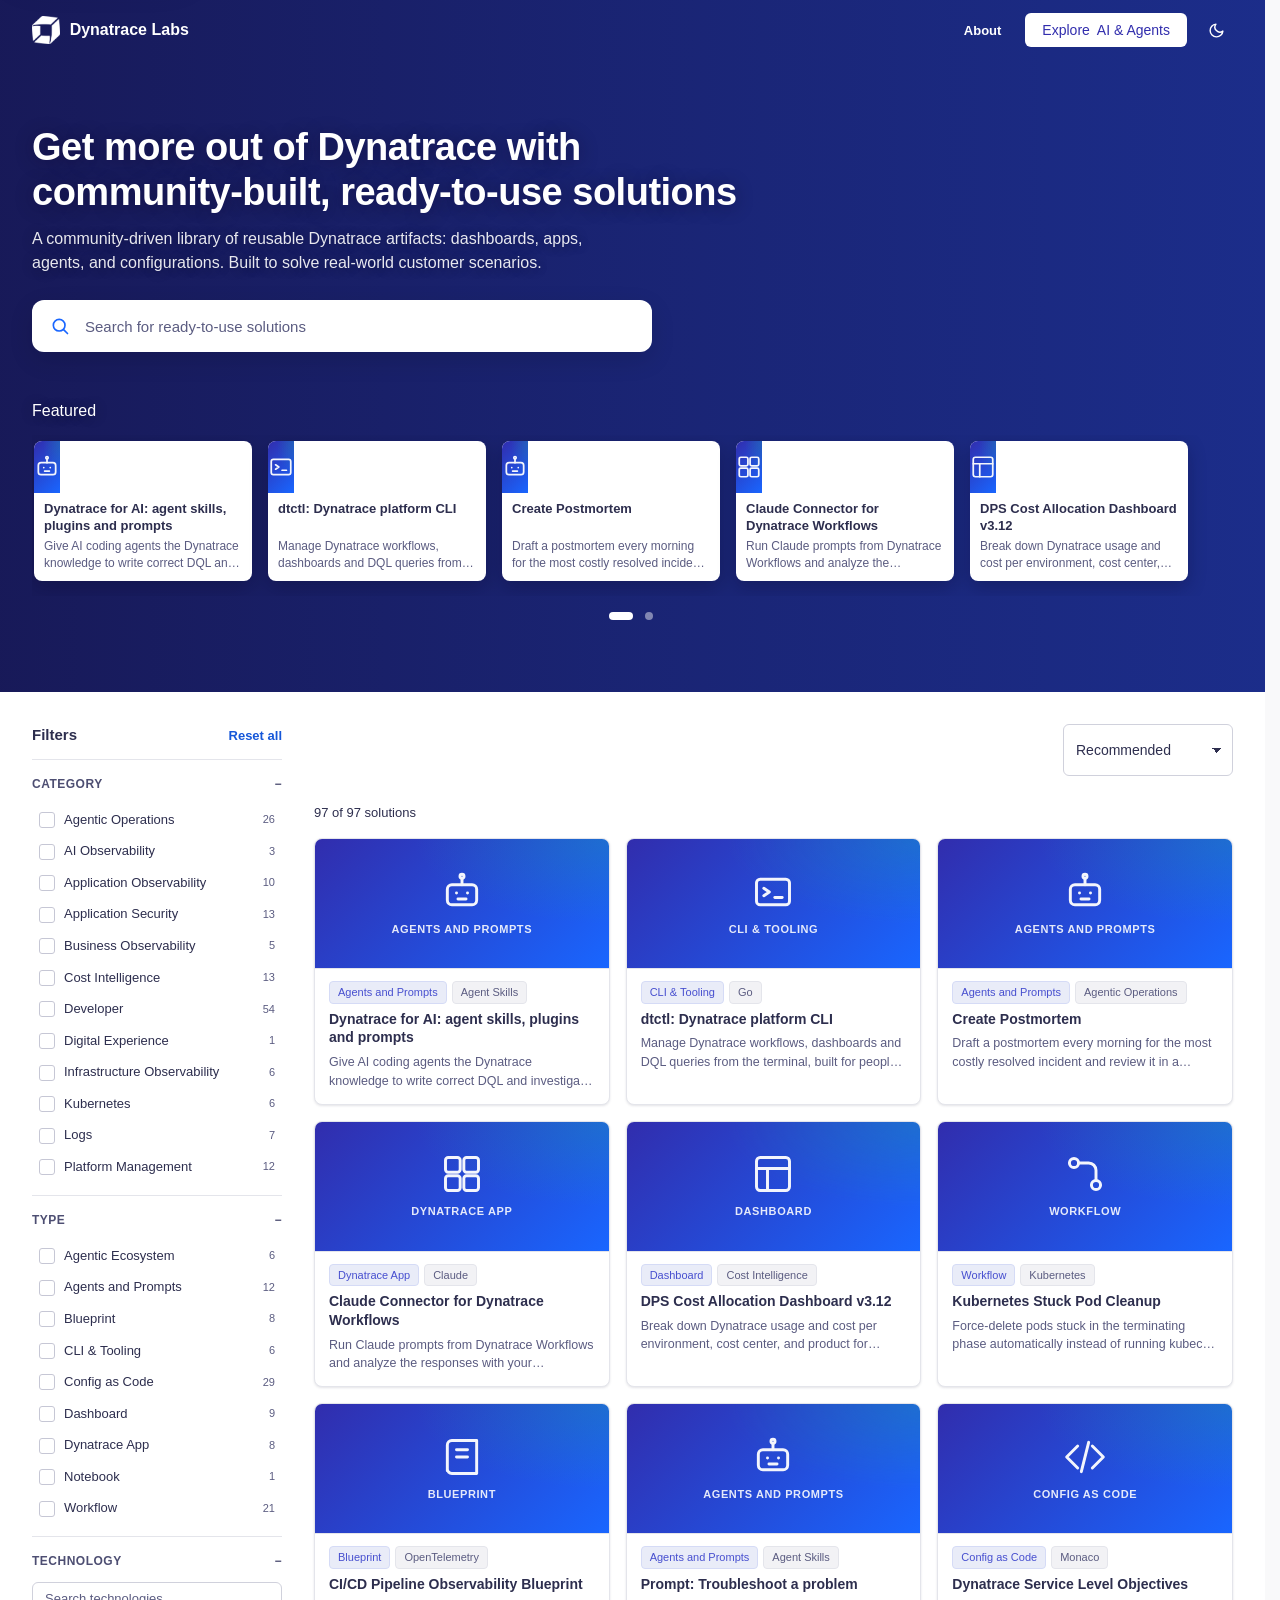
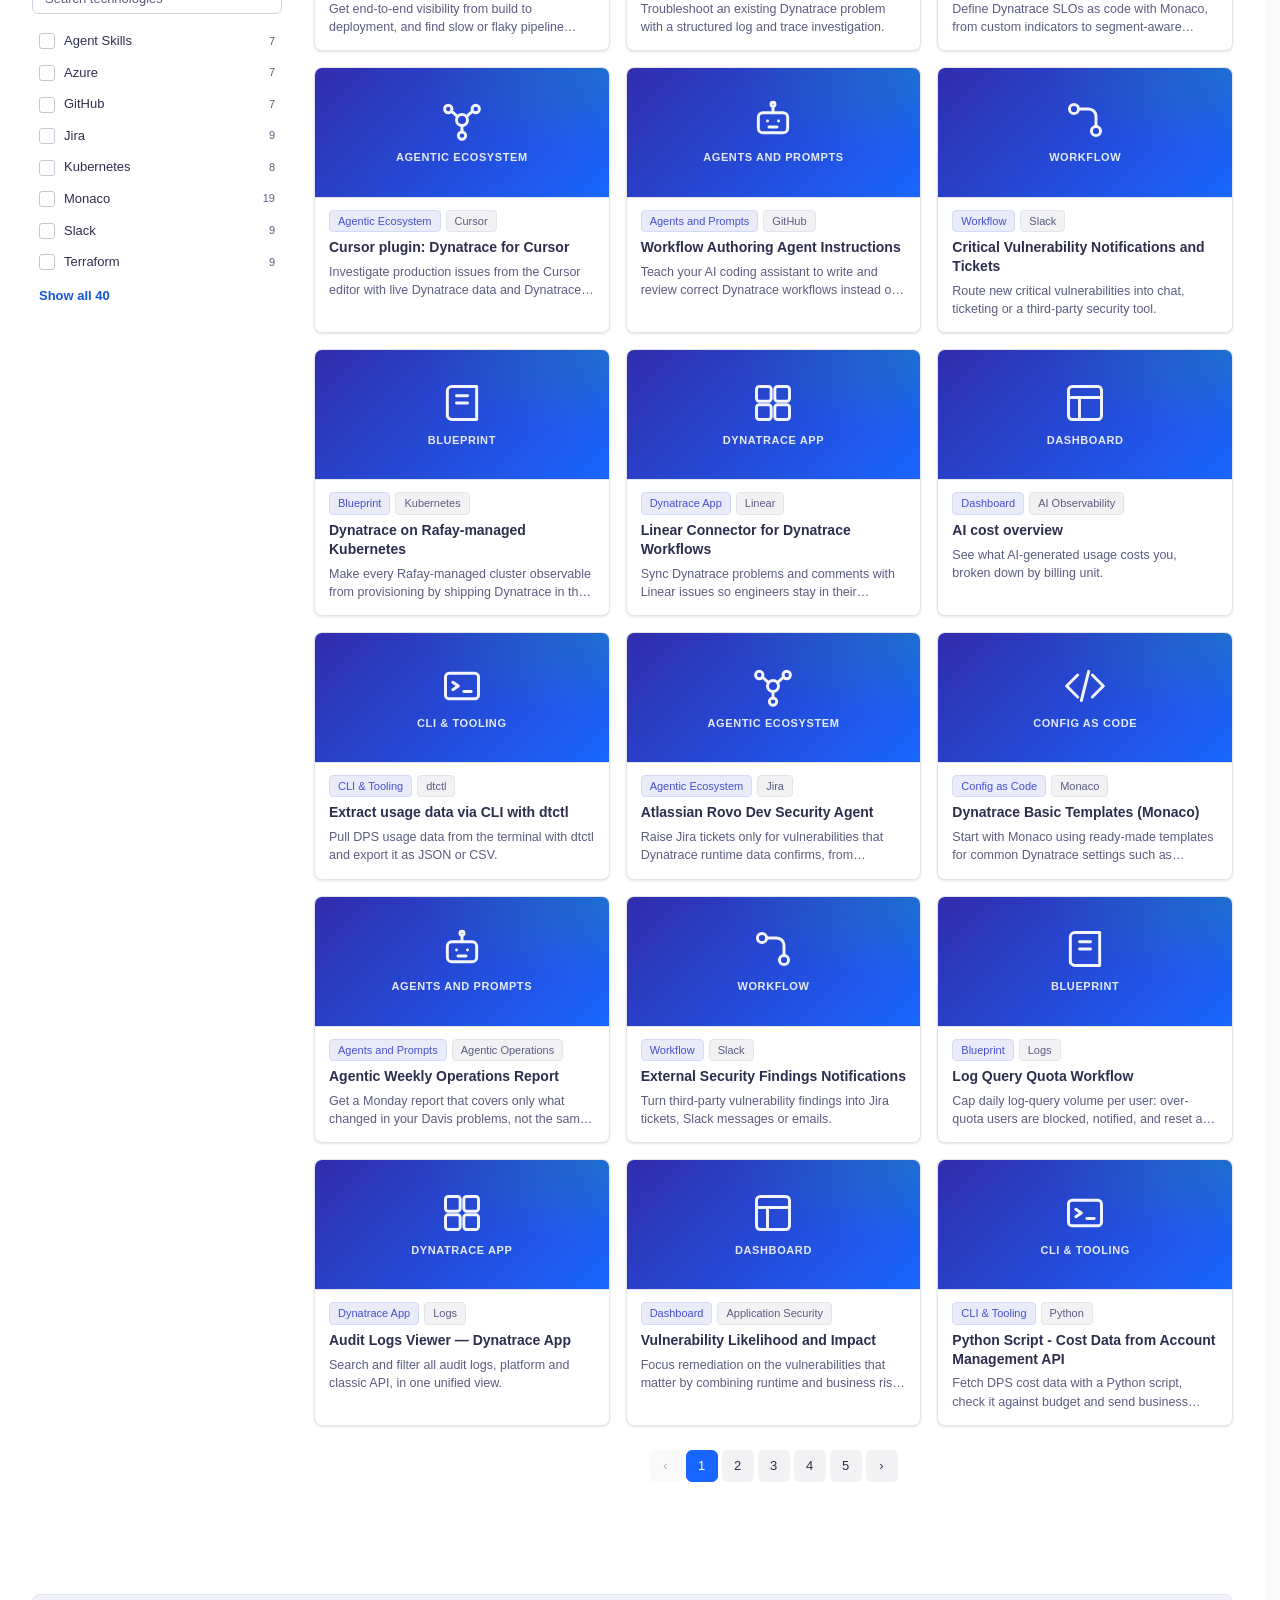
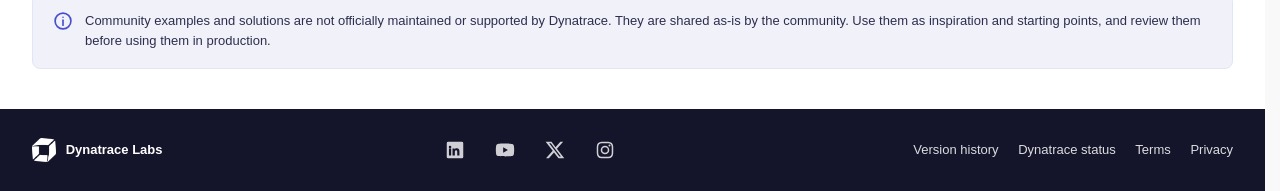
==== index.html @ 797b780f "Update Labs site to Labs 1 (05942c9) Copied unchanged from applications/labs/public/ in the internal" ====
<!DOCTYPE html>
<html lang="en" data-theme="light">
<head>
<meta charset="utf-8">
<meta name="viewport" content="width=device-width, initial-scale=1">
<title>Dynatrace Labs</title>
<script>
/* Apply the saved / OS theme before first paint so dark mode never flashes white. */
(function(){
  var t=null; try{ t=localStorage.getItem('dtDevCommunity.theme'); }catch(e){}
  if(!t) t=window.matchMedia&&matchMedia('(prefers-color-scheme: dark)').matches?'dark':'light';
  document.documentElement.setAttribute('data-theme',t);
})();
</script>
<!-- Dynatrace Real User Monitoring (agentless), frontend "Developer Community" in the production
     environment dre63214. Not loaded in automated tests or local
     previews, so they never count as visits. -->
<script>
(function(){
  var RUM_SRC='https://js-cdn.dynatrace.com/jstag/1932af1baba/bf96767wvv/2dbfaa224240afa9_complete.js';
  if(navigator.webdriver||/^(localhost|127\.0\.0\.1|\[::1\])$/.test(location.hostname)) return;
  var s=document.createElement('script'); s.src=RUM_SRC; s.crossOrigin='anonymous'; document.head.appendChild(s);
})();
</script>
<link rel="stylesheet" href="assets/css/tokens.css">
<link rel="stylesheet" href="assets/css/layout.css">
<link rel="stylesheet" href="assets/css/home.css">
<link rel="stylesheet" href="assets/css/explore.css">
<link rel="stylesheet" href="assets/css/solution.css">
<link rel="stylesheet" href="assets/css/pages.css">
<link rel="stylesheet" href="assets/css/refinements.css">
</head>
<body>

<!-- ══ HEADER ═════════════════════════════════════════════════════════════ -->
<header class="site-header" id="hdr">
  <a class="skip-link" href="#/" id="skipLink">Skip to main content</a>
  <div class="hdr">
    <button class="brand" data-go="welcome" title="Home">
      <img class="brand-mark" alt="Dynatrace" src="[data-uri]">
      <span class="brand-txt"><span class="brand-dt">Dynatrace </span>Labs</span>
    </button>
    <div class="grow"></div>
    <form class="hdr-search" id="hdrSearch" role="search" aria-label="Search solutions">
      <span class="mag"><svg viewBox="0 0 24 24" aria-hidden="true"><circle cx="11" cy="11" r="7"/><path d="M21 21l-4.35-4.35"/></svg></span>
      <input class="input" id="hdrQ" type="search" placeholder="Search for ready-to-use solutions" aria-label="Search solutions" autocomplete="off" tabindex="-1">
    </form>
    <button class="hnav hnav-extra" id="navAbout" data-go="about">About</button>
    <button class="hbtn hbtn-cta" id="navAI" data-explore="area=Agentic Operations&amp;area=AI Observability"><span class="cta-long">Explore </span>AI &amp; Agents</button>
    <button class="hbtn hbtn-icon theme-btn" id="themeBtn" title="Switch light / dark theme" aria-label="Switch light / dark theme">
      <svg class="moon" viewBox="0 0 24 24"><path d="M21 12.8A9 9 0 1 1 11.2 3a7 7 0 0 0 9.8 9.8z"/></svg>
      <svg class="sun" viewBox="0 0 24 24"><circle cx="12" cy="12" r="4.2"/><path d="M12 2v2.2M12 19.8V22M4.9 4.9l1.6 1.6M17.5 17.5l1.6 1.6M2 12h2.2M19.8 12H22M4.9 19.1l1.6-1.6M17.5 6.5l1.6-1.6"/></svg>
    </button>
    <button class="hbtn hbtn-icon menu-btn" id="menuBtn" type="button" aria-label="Menu" aria-expanded="false" aria-controls="mnav">
      <svg viewBox="0 0 24 24"><path d="M4 7h16M4 12h16M4 17h16"/></svg>
    </button>
  </div>
  <nav class="mnav" id="mnav" aria-label="Menu">
    <button data-explore="area=Agentic Operations&amp;area=AI Observability">Explore AI &amp; Agents</button>
    <button data-go="about">About</button>
  </nav>
</header>

<!-- ══ WELCOME ════════════════════════════════════════════════════════════ -->
<main class="view" id="view-welcome">

  <section class="hero">
    <div class="wrap">
      <h1 tabindex="-1">Get more out of Dynatrace with community-built, ready-to-use solutions</h1>
      <p class="hero-sub">A community-driven library of reusable Dynatrace artifacts: dashboards, apps, agents, and configurations. Built to solve real-world customer scenarios.</p>
      <form class="search" id="heroForm" role="search">
        <span class="mag"><svg viewBox="0 0 24 24"><circle cx="11" cy="11" r="7"/><path d="M21 21l-4.35-4.35"/></svg></span>
        <input class="input" id="heroQ" type="search" placeholder="Search for ready-to-use solutions"
               aria-label="Search for ready-made solutions and examples" autocomplete="off"
               role="combobox" aria-controls="heroSuggest" aria-autocomplete="list" aria-expanded="false">
        <div class="suggest" id="heroSuggest" role="listbox" hidden></div>
      </form>


    </div>
  </section>

  <section class="areas">
    <div class="wrap">
      <div class="sec-hd"><h2 class="sec-title">Save time by using one of the solutions before rebuilding them from scratch.</h2></div>
      <div class="area-grid" id="areaGrid"></div>
    </div>
  </section>

</main>

<!-- ══ EXPLORE ════════════════════════════════════════════════════════════ -->
<main class="view" id="view-explore" hidden>
  <section class="hero">
    <div class="wrap">
      <h1 tabindex="-1">Get more out of Dynatrace with community-built, ready-to-use solutions</h1>
      <p class="hero-sub">A community-driven library of reusable Dynatrace artifacts: dashboards, apps, agents, and configurations. Built to solve real-world customer scenarios.</p>
      <div class="search" role="search">
        <span class="mag"><svg viewBox="0 0 24 24"><circle cx="11" cy="11" r="7"/><path d="M21 21l-4.35-4.35"/></svg></span>
        <input class="input" id="q" type="search" placeholder="Search for ready-to-use solutions"
               aria-label="Search solutions" aria-controls="cards" autocomplete="off">
        <button class="search-clear" id="qClear" type="button" aria-label="Clear search" hidden><svg viewBox="0 0 24 24" aria-hidden="true"><path d="M6 6l12 12M18 6L6 18"/></svg></button>
      </div>
      <div class="hero-fresh" aria-label="Featured" role="region">
        <div class="sec-hd">
          <h2>Featured</h2>
        </div>
        <div class="fstrip" id="freshStrip"></div>
        <div class="fcontrols">
          <div class="fdots" id="freshDots" role="group" aria-label="Choose a set of featured solutions"></div>
        </div>
      </div>
    </div>
  </section>

  <div class="page" id="results">
  <h2 class="sr-only" id="exploreTitle" tabindex="-1">All solutions</h2>

  <div class="explore">
    <aside class="rail" aria-label="Filters">
      <div class="rail-hd"><h2 id="railTitle" tabindex="-1">Filters</h2><button class="linkbtn" id="resetF">Reset all</button></div>
      <details class="fgroup" open><summary>Category</summary><div class="opts" id="fArea"></div></details>
      <details class="fgroup" open><summary>Type</summary><div class="opts" id="fType"></div></details>
      <details class="fgroup" open><summary>Technology</summary>
        <input class="input fsearch" id="techSearch" type="search" placeholder="Search technologies"
               aria-label="Search technologies" aria-controls="fTech" autocomplete="off">
        <div class="opts" id="fTech"></div>
        <button class="linkbtn fmore" id="techMore" type="button"></button></details>
      <div class="rail-done"><button class="btn btn-primary" id="railDone" type="button"></button></div>
    </aside>
    <div class="rail-backdrop" id="railBackdrop"></div>
    <div>
      <div class="res-top">
        <button class="btn btn-secondary filter-btn" id="filterBtn" type="button">Filters <span id="filterCount"></span></button>
        <select class="input" id="sortBy" aria-label="Sort">
          <option value="relevance" hidden disabled>Best match</option>
          <option value="recommended" selected>Recommended</option>
          <option value="added">Newest first</option>
          <option value="updated">Recently updated</option>
          <option value="name">Name (A–Z)</option>
        </select>
      </div>
      <div class="active-f" id="activeF"></div>
      <h2 class="sr-only">Results</h2>
      <div class="res-count" id="resCount" aria-live="polite" aria-atomic="true"></div>
      <div class="cards" id="cards"></div>
      <div class="pager" id="pager"></div>
      <div class="empty" id="empty" hidden>
        <h3 class="t-h4" style="margin:0 0 6px;">No solutions match your filters</h3>
        <p class="muted" style="margin:0 0 var(--sp-20);">Try a broader search — or contribute the solution you were looking for.</p>
        <button class="btn btn-secondary" id="emptyReset">Reset all filters</button>
        <p class="muted" style="margin:var(--sp-24) 0 var(--sp-8);font-size:12px;">Or browse a popular technology</p>
        <div class="active-f" id="emptyTech" style="justify-content:center;"></div>
      </div>
    </div>
  </div>
  </div>

  <div class="wrap">
    <div class="info-note" role="note">
      <svg viewBox="0 0 24 24" aria-hidden="true"><circle cx="12" cy="12" r="9.5"/><path d="M12 11v6"/><path d="M12 7.5h.01"/></svg>
      <p>Community examples and solutions are not officially maintained or supported by Dynatrace. They are shared
         as-is by the community. Use them as inspiration and starting points, and review them before using them in production.</p>
    </div>
  </div>
</main>

<!-- ══ ABOUT ════════════════════════════════════════════════════════════════ -->
<main class="view page" id="view-about" hidden>
  <section class="about-card" aria-labelledby="aboutTitle">
    <div class="about-lead">
      <h1 id="aboutTitle" tabindex="-1">Real solutions, from real customer scenarios</h1>
      <p>Get value from Dynatrace faster — whether you're starting fresh or adding a new use case. Instead of a blank canvas,
         start from a proven building block that already solves the problem.</p>
      <button class="btn about-btn" type="button" data-jump="results">Browse all solutions</button>
    </div>
    <dl class="about-list">
      <div><dt>Agent skills &amp; ecosystem</dt><dd>Prompts and integrations for the agentic ecosystem</dd></div>
      <div><dt>Documents</dt><dd>Dashboards, Notebooks, Launchpads</dd></div>
      <div><dt>Get actionable</dt><dd>CLIs, workflows, Dynatrace apps</dd></div>
      <div><dt>Best practices</dt><dd>Blueprints from real deployments</dd></div>
    </dl>
  </section>
  <div class="info-note" role="note">
    <svg viewBox="0 0 24 24" aria-hidden="true"><circle cx="12" cy="12" r="9.5"/><path d="M12 11v6"/><path d="M12 7.5h.01"/></svg>
    <p>Community examples and solutions are not officially maintained or supported by Dynatrace. They are shared
         as-is by the community. Use them as inspiration and starting points, and review them before using them in production.</p>
  </div>
</main>

<!-- ══ CONTRIBUTE ═════════════════════════════════════════════════════════ -->
<main class="view page narrow" id="view-contribute" hidden>
  <h1 class="t-h2" tabindex="-1" style="margin:0 0 var(--sp-8);">Contribute a solution</h1>
  <p class="muted" style="margin:0 0 var(--sp-32);max-width:72ch;font-size:16px;line-height:1.5;">
    If you built something in Dynatrace that solved a real problem, someone else has the same problem.
    Everything on this site comes straight from the
    <a id="repoLink" target="_blank" rel="noopener">community-examples repository</a> — merge it there and it appears here.</p>

  <div class="grid-3">
    <div class="pcard"><div class="n">1</div><h2 class="t-h5">Export from your environment</h2>
      <p>Export the dashboard, notebook, workflow or configuration. Strip anything environment-specific — entity IDs,
         management zones, host names, credentials.</p></div>
    <div class="pcard"><div class="n">2</div><h2 class="t-h5">Add a README with metadata</h2>
      <p>Copy the README template into <span class="code">&lt;category&gt;/&lt;solution-name&gt;/</span>. Its metadata header
         (title, type, tags) controls how your solution is listed and filtered here. Add at least one screenshot.</p></div>
    <div class="pcard"><div class="n">3</div><h2 class="t-h5">Open a pull request</h2>
      <p>A maintainer reviews it against the quality criteria below. Once merged, the page picks it up on the next
         sync — within the hour.</p></div>
  </div>

  <div class="btn-row" style="margin-top:var(--sp-24);">
    <a class="btn btn-primary" id="contribRepo" target="_blank" rel="noopener">Open the repository</a>
    <a class="btn btn-secondary" id="contribGuide" target="_blank" rel="noopener">Contribution guide</a>
    <a class="btn btn-secondary" id="contribTemplate" target="_blank" rel="noopener">README template</a>
  </div>

  <hr class="divider">
  <h2 class="t-h3" style="margin:0 0 var(--sp-8);">Quality criteria</h2>
  <p class="muted" style="margin:0 0 var(--sp-20);max-width:72ch;">Deliberately minimal — they are what makes a solution usable by someone who isn't you.</p>
  <div class="checklist">
    <div class="check"><div class="mk">✓</div><div><strong>Clear customer value</strong><span>It solves a real-world problem. The README says which one, in one sentence.</span></div></div>
    <div class="check"><div class="mk">✓</div><div><strong>Production-ready</strong><span>Usable as-is or with minimal adjustment — not a half-finished experiment.</span></div></div>
    <div class="check"><div class="mk">✓</div><div><strong>Reusable by design</strong><span>No hard-coded entity IDs, management zones or environment-specific assumptions.</span></div></div>
    <div class="check"><div class="mk">✓</div><div><strong>Properly documented</strong><span>README with intent, prerequisites, setup steps and at least one screenshot.</span></div></div>
    <div class="check"><div class="mk">✓</div><div><strong>Meaningful layout &amp; actionable insight</strong><span>For dashboards: a layout that answers a question, not a wall of every metric.</span></div></div>
  </div>
</main>

<!-- ══ MAINTAINERS (read-only health view) ════════════════════════════════ -->
<main class="view page" id="view-maintainers" hidden>
  <h1 class="t-h2" tabindex="-1" style="margin:0 0 var(--sp-8);">Maintainer overview</h1>
  <p class="muted" style="margin:0 0 var(--sp-24);max-width:80ch;">Read-only. The repository is the single source of truth —
    to add, change or remove a solution, open a pull request there. This view flags what needs attention.</p>
  <div class="stats" id="mStats"></div>
  <div class="tablewrap"><table>
    <thead><tr>
      <th data-sort="title"><button class="th-sort" type="button">Solution</button></th><th data-sort="type"><button class="th-sort" type="button">Type</button></th><th data-sort="areas"><button class="th-sort" type="button">Categories</button></th>
      <th data-sort="added"><button class="th-sort" type="button">Added</button></th><th data-sort="updated"><button class="th-sort" type="button">Last updated</button></th>
      <th data-sort="images"><button class="th-sort" type="button">Screenshot</button></th><th data-sort="fm"><button class="th-sort" type="button">Metadata header</button></th>
    </tr></thead>
    <tbody id="mRows"></tbody>
  </table></div>
  <p class="sync-note" id="mSync"></p>
</main>

<footer class="site-footer">
  <div class="footer-inner">
    <div class="footer-brand"><img alt="" aria-hidden="true" src="[data-uri]"><span>Dynatrace Labs</span></div>
    <nav class="footer-social" aria-label="Dynatrace on social media">
      <a class="social" href="https://www.linkedin.com/company/dynatrace" target="_blank" rel="noopener" aria-label="Dynatrace on LinkedIn" title="LinkedIn"><svg viewBox="0 0 24 24" aria-hidden="true"><path d="M4.5 3A1.5 1.5 0 0 0 3 4.5v15A1.5 1.5 0 0 0 4.5 21h15a1.5 1.5 0 0 0 1.5-1.5v-15A1.5 1.5 0 0 0 19.5 3zm2.1 4.3a1.4 1.4 0 1 1 0 2.8 1.4 1.4 0 0 1 0-2.8zM5.4 10.4h2.4V18H5.4zm3.9 0h2.3v1h.03c.32-.6 1.1-1.2 2.3-1.2 2.4 0 2.9 1.6 2.9 3.7V18h-2.4v-3.7c0-.9 0-2-1.2-2s-1.4 1-1.4 2V18H9.3z"/></svg></a>
      <a class="social" href="https://www.youtube.com/c/dynatrace" target="_blank" rel="noopener" aria-label="Dynatrace on YouTube" title="YouTube"><svg viewBox="0 0 24 24" aria-hidden="true"><path d="M21.6 7.2a2.5 2.5 0 0 0-1.8-1.8C18.2 5 12 5 12 5s-6.2 0-7.8.4A2.5 2.5 0 0 0 2.4 7.2 26 26 0 0 0 2 12a26 26 0 0 0 .4 4.8 2.5 2.5 0 0 0 1.8 1.8c1.6.4 7.8.4 7.8.4s6.2 0 7.8-.4a2.5 2.5 0 0 0 1.8-1.8A26 26 0 0 0 22 12a26 26 0 0 0-.4-4.8zM10 15V9l5.2 3z"/></svg></a>
      <a class="social" href="https://x.com/Dynatrace" target="_blank" rel="noopener" aria-label="Dynatrace on X" title="X"><svg viewBox="0 0 24 24" aria-hidden="true"><path d="M17.8 3h3.1l-6.8 7.7 8 10.3h-6.3l-4.9-6.4L5.3 21H2.2l7.3-8.3L1.8 3h6.4l4.4 5.9zm-1.1 16.2h1.7L7.4 4.7H5.6z"/></svg></a>
      <a class="social" href="https://www.instagram.com/dynatrace/" target="_blank" rel="noopener" aria-label="Dynatrace on Instagram" title="Instagram"><svg viewBox="0 0 24 24" aria-hidden="true"><path d="M12 7.3A4.7 4.7 0 1 0 12 16.7 4.7 4.7 0 0 0 12 7.3zm0 7.7a3 3 0 1 1 0-6 3 3 0 0 1 0 6zm6-7.9a1.1 1.1 0 1 1-2.2 0 1.1 1.1 0 0 1 2.2 0zM12 4.6c2.4 0 2.7 0 3.6.05 2.4.1 3.6 1.3 3.7 3.7.04 1 .05 1.2.05 3.65s0 2.7-.05 3.6c-.1 2.4-1.3 3.6-3.7 3.7-1 .04-1.2.05-3.6.05s-2.7 0-3.65-.05c-2.4-.1-3.6-1.3-3.7-3.7C4.6 14.7 4.6 14.4 4.6 12s0-2.7.05-3.65c.1-2.4 1.3-3.6 3.7-3.7.95-.04 1.25-.05 3.65-.05zM12 3c-2.4 0-2.7 0-3.7.06-3.3.15-5.1 2-5.25 5.25C3 9.3 3 9.6 3 12s0 2.7.06 3.7c.15 3.3 2 5.1 5.25 5.25C9.3 21 9.6 21 12 21s2.7 0 3.7-.06c3.3-.15 5.1-2 5.25-5.25C21 14.7 21 14.4 21 12s0-2.7-.06-3.7c-.15-3.3-2-5.1-5.25-5.25C14.7 3 14.4 3 12 3z"/></svg></a>
    </nav>
    <nav aria-label="Legal">
      <a href="version-history.html">Version history</a>
      <a href="https://dynatrace.status.io/" target="_blank" rel="noopener">Dynatrace status</a>
      <a href="https://www.dynatrace.com/company/trust-center/terms-of-use/" target="_blank" rel="noopener">Terms</a>
      <a href="https://www.dynatrace.com/company/trust-center/" target="_blank" rel="noopener">Privacy</a>
    </nav>
  </div>
</footer>

<!-- ══ SOLUTION DIALOG ════════════════════════════════════════════════════ -->
<div class="drawer-backdrop" id="drawerBackdrop" hidden></div>
<div class="drawer" id="drawer" role="dialog" aria-modal="true" aria-labelledby="dTitle">
  <div class="drawer-head">
    <div class="grow">
      <div class="chips" id="dChips"></div>
      <h1 class="t-h4" id="dTitle" tabindex="-1"></h1>
      <p class="muted" style="margin:4px 0 0;font-size:12px;" id="dMeta"></p>
    </div>
    <button class="closebtn" id="copyLink" title="Copy a shareable link to this solution" aria-label="Copy link">
      <svg viewBox="0 0 24 24" width="16" height="16" fill="none" stroke="currentColor" stroke-width="2" stroke-linecap="round" stroke-linejoin="round"><path d="M10 13a5 5 0 0 0 7.5.5l3-3a5 5 0 0 0-7-7l-1.7 1.7"/><path d="M14 11a5 5 0 0 0-7.5-.5l-3 3a5 5 0 0 0 7 7l1.7-1.7"/></svg>
    </button>
    <button class="closebtn" id="closeDrawer" type="button" aria-label="Close">✕</button>
  </div>
  <div class="drawer-body" id="drawerBody"></div>
  <div class="drawer-foot">
    <a class="btn btn-primary" id="dRepo" target="_blank" rel="noopener">View source</a>
    <a class="btn btn-secondary" id="dIssue" target="_blank" rel="noopener">Report issue</a>
    <button class="btn btn-primary" id="dPrimary" type="button" hidden></button>
  </div>
</div>

<!-- ══ SCREENSHOT VIEWER ══════════════════════════════════════════════════ -->
<div class="lightbox" id="lightbox" role="dialog" aria-modal="true" aria-label="Screenshot viewer" hidden>
  <button class="lbx-btn lbx-close" id="lbxClose" aria-label="Close screenshot">✕</button>
  <button class="lbx-btn lbx-nav lbx-prev" id="lbxPrev" aria-label="Previous screenshot">‹</button>
  <figure><img id="lbxImg" alt=""><figcaption id="lbxCap"></figcaption></figure>
  <button class="lbx-btn lbx-nav lbx-next" id="lbxNext" aria-label="Next screenshot">›</button>
</div>

<div class="toast" id="toast" role="status"></div>

<script src="data/catalog-repo.js"></script>
<script src="assets/js/core.js"></script>
<script src="assets/js/analytics.js"></script>
<script src="assets/js/router.js"></script>
<script src="assets/js/home.js"></script>
<script src="assets/js/search.js"></script>
<script src="assets/js/explore.js"></script>
<script src="assets/js/solution.js"></script>
<script src="assets/js/get-started.js"></script>
<script src="assets/js/filters.js"></script>
<script src="assets/js/maintainers.js"></script>
<script src="assets/js/init.js"></script>
</body>
</html>
---- assets/css/tokens.css ----
/* ═══════════════════════════════════════════════════════════════════════════
   STRATO DESIGN TOKENS · developer.dynatrace.com/design/design-tokens
   ═══════════════════════════════════════════════════════════════════════════ */
:root[data-theme="light"]{
  --bg-base:#f9f9fa; --bg-shell:#f2f2f5; --bg-surface:#ffffff; --bg-page:#ffffff;
  --fg-default:#2d2e4e;
  --neutral-10:#f2f2f5; --neutral-20:#ebecf0; --neutral-30:#e4e5eb; --neutral-40:#dadbe4;
  --neutral-50:#d0d1dc; --neutral-60:#c6c7d5; --neutral-70:#5b5c81; --neutral-80:#4d4e72; --neutral-90:#404164;
  --primary-10:#f1f2f9; --primary-20:#e9ecf8; --primary-30:#e1e5f7; --primary-40:#d5dbf6;
  --primary-50:#c9d1f4; --primary-60:#bdc7f2; --primary-70:#474fcf; --primary-80:#3b3fbe; --primary-90:#312dad;
  --success-30:#e0e7e6; --success-60:#bbccc9; --success-80:#1f5a54;
  --warning-30:#f9f0e5; --warning-60:#f9e1c6; --warning-70:#eea53c;
  --critical-30:#f8e1e1; --critical-60:#f3bebd; --critical-70:#c62239;
  --shadow-sm:0 1px 2px rgba(45,46,78,.06),0 1px 3px rgba(45,46,78,.08);
  --shadow-md:0 2px 4px rgba(45,46,78,.06),0 4px 12px rgba(45,46,78,.10);
  --shadow-lg:0 8px 16px rgba(45,46,78,.08),0 16px 40px rgba(45,46,78,.14);
  --hdr-solid:#ffffff;
  --link-fg:#1557d9; --warning-fg:#8f5200;   /* text colours that pass 4.5:1 */
}
:root[data-theme="dark"]{
  --bg-base:#19192c; --bg-shell:#141419; --bg-surface:#111122; --bg-page:#141426;
  --fg-default:#f0f0f5;
  --neutral-10:#212135; --neutral-20:#292a3e; --neutral-30:#323248; --neutral-40:#3b3b52;
  --neutral-50:#44445c; --neutral-60:#4d4e66; --neutral-70:#a0a1c0; --neutral-80:#b0b1d0; --neutral-90:#bfc0e1;
  --primary-10:#212138; --primary-20:#292944; --primary-30:#313150; --primary-40:#39395d;
  --primary-50:#42426a; --primary-60:#4a4b78; --primary-70:#999bed; --primary-80:#a8abfe; --primary-90:#b8bbff;
  --success-30:#273644; --success-60:#34545d; --success-80:#6ec1b9;
  --warning-30:#403537; --warning-60:#6c523e; --warning-70:#eea746;
  --critical-30:#3c2131; --critical-60:#602634; --critical-70:#e0566a;
  --shadow-sm:0 1px 2px rgba(0,0,0,.30),0 1px 3px rgba(0,0,0,.36);
  --shadow-md:0 2px 4px rgba(0,0,0,.30),0 4px 12px rgba(0,0,0,.40);
  --shadow-lg:0 8px 16px rgba(0,0,0,.36),0 16px 40px rgba(0,0,0,.50);
  --hdr-solid:#111122;
  --link-fg:#7aa2ff; --warning-fg:#eea746;
}
:root{
  --dt-purple:#312dad; --dt-blue:rgb(25,102,255); --dt-blue-dk:#1557d9; --dt-mint:#17b894;
  --sp-4:4px; --sp-8:8px; --sp-12:12px; --sp-16:16px; --sp-20:20px;
  --sp-24:24px; --sp-32:32px; --sp-40:40px; --sp-48:48px; --sp-64:64px; --sp-80:80px;
  --r-sm:4px; --r-md:6px; --r-lg:8px; --r-xl:12px; --r-2xl:16px; --r-full:999px;
  --font:"DynatraceFlow","Roboto","Helvetica Neue",Helvetica,Arial,sans-serif;
  --mono:"Roboto Mono",ui-monospace,SFMono-Regular,Menlo,monospace;
  --page-w:1360px;
}
*,*::before,*::after{box-sizing:border-box;}
html{scroll-behavior:smooth;-webkit-text-size-adjust:100%;}
body{margin:0;background:var(--bg-base);color:var(--fg-default);font-family:var(--font);
  min-height:100vh;display:flex;flex-direction:column;
  font-size:14px;line-height:1.43;-webkit-font-smoothing:antialiased;overflow-x:hidden;
  transition:background .18s,color .18s;}
button{font-family:inherit;}
a{color:var(--primary-70);text-decoration:none;}
a:hover{text-decoration:underline;}
/* Links inside running text are underlined, so they don't rely on colour alone. */
p a:not(.btn),.md a,.kv a{text-decoration:underline;text-underline-offset:2px;}
/* Skip link: off-screen until a keyboard user tabs to it. */
.skip-link{position:absolute;left:var(--sp-16);top:-80px;z-index:300;padding:10px 16px;border-radius:var(--r-md);
  background:var(--dt-blue);color:#fff;font-weight:600;text-decoration:none !important;box-shadow:var(--shadow-lg);}
.skip-link:focus{top:12px;outline:2px solid #fff;outline-offset:2px;}
.sr-only{position:absolute;width:1px;height:1px;padding:0;margin:-1px;overflow:hidden;clip:rect(0,0,0,0);white-space:nowrap;border:0;}
/* Headings that receive focus after a page change don't need a focus ring. */
[tabindex="-1"]:focus{outline:none;}
img,svg{display:block;}
.muted{color:var(--neutral-70);}
.code{font-family:var(--mono);font-size:12px;background:var(--neutral-10);
  padding:1px 5px;border-radius:var(--r-sm);border:1px solid var(--neutral-30);}
.t-h2{font-size:28px;line-height:1.29;font-weight:600;}
.t-h3{font-size:22px;line-height:1.3;font-weight:600;}
.t-h4{font-size:18px;line-height:1.4;font-weight:600;}
.t-h5{font-size:16px;line-height:1.5;font-weight:600;}
.view[hidden]{display:none;}
.view{width:100%;min-width:0;}   /* body is a flex column: without this a wide table sets the page width */
.wrap{max-width:var(--page-w);margin:0 auto;padding:0 var(--sp-32);}
.page{max-width:var(--page-w);margin:0 auto;padding:var(--sp-32) var(--sp-32) var(--sp-80);}
.page.narrow{max-width:1100px;}
/* flow-root keeps the last child's bottom margin inside the white section;
   without it the body's grey shows as a stripe above the footer. */
#view-welcome{background:var(--bg-page);}
#view-welcome:not([hidden]){display:flow-root;}
/* Preview: the home page is Explore, with the hero on top. */
#view-explore:not([hidden]){display:flow-root;background:var(--bg-page);}
#results{scroll-margin-top:72px;}
/* Carousel cards ~30 % smaller (218 px instead of ~312 px), so more fit in one set. */
.hero-fresh .mcard .th{height:98px;}
.hero-fresh .mcard .tx{padding:8px 10px 10px;}
/* While searching, the hero switches to a one-line headline and the search box. The layout
   changes in one step; only opacity/transform are animated (GPU, cheap on slow machines). */
.hero.searching{padding-top:calc(61px + var(--sp-24));padding-bottom:var(--sp-24);}
#view-explore .hero.searching .hero-sub,#view-explore .hero.searching .hero-fresh{display:none;}
.hero.searching h1{font-size:24px;line-height:1.3;margin-bottom:var(--sp-16);max-width:none;
  animation:heroIn .15s ease-out;}
.hero.unsearched .hero-sub,.hero.unsearched .hero-fresh{animation:heroIn .15s ease-out;}
@keyframes heroIn{from{opacity:0;transform:translateY(6px);}to{opacity:1;transform:none;}}
@media(max-width:720px){ .hero.searching h1{font-size:20px;} }
/* Gap between the sets, so card shadows of the next (hidden) set never show at the edge. */
.ftrack{gap:48px;}
/* Dots and the round pause/play button in one row below the cards. */
.fcontrols{display:flex;justify-content:center;align-items:center;gap:12px;margin-top:var(--sp-8);}
.fcontrols .fdots{margin-top:0;}
.fcontrols .fpause{width:28px;height:28px;padding:0;justify-content:center;gap:0;}
/* Our own clear button: the browser's X only shows while the box has focus. */
.search input[type="search"]::-webkit-search-cancel-button{-webkit-appearance:none;appearance:none;}
.search input[type="search"]{padding-right:52px;}
.search-clear{position:absolute;right:10px;top:50%;transform:translateY(-50%);width:32px;height:32px;display:grid;place-items:center;
  border:0;border-radius:999px;background:transparent;color:var(--dt-blue);cursor:pointer;}
.search-clear:hover{background:rgba(25,102,255,.1);}
.search-clear:focus-visible{outline:2px solid var(--dt-blue);outline-offset:1px;}
.search-clear[hidden]{display:none;}
.search-clear svg{width:16px;height:16px;fill:none;stroke:currentColor;stroke-width:2.4;stroke-linecap:round;}
/* Sort menu on the right. */
.res-top select.input{margin-left:auto;}   /* must not override [hidden] */
/* The visible view fills the space above the footer, so short pages show their own
   background there instead of a grey band. */
.view:not([hidden]){flex:1 0 auto;}
---- assets/css/layout.css ----
/* ═══ HEADER ═══════════════════════════════════════════════════════════════
   Transparent over the hero on the welcome page, solid everywhere else and
   once the page scrolls. */
.site-header{--hdr-fg:#fff;--hdr-border:rgba(255,255,255,.42);--hdr-hover:rgba(255,255,255,.16);
  position:sticky;top:0;z-index:70;color:var(--hdr-fg);background:transparent;
  border-bottom:1px solid transparent;transition:background .25s,border-color .25s,box-shadow .25s;}
.site-header.solid{--hdr-fg:var(--fg-default);--hdr-border:var(--neutral-40);--hdr-hover:var(--neutral-10);
  background:var(--hdr-solid);border-bottom-color:var(--neutral-30);box-shadow:0 1px 12px rgba(0,0,0,.08);}
.hdr{max-width:var(--page-w);margin:0 auto;height:60px;padding:0 var(--sp-32);
  display:flex;align-items:center;gap:var(--sp-12);}
.brand{display:flex;align-items:center;gap:10px;background:none;border:0;padding:0;cursor:pointer;
  color:var(--hdr-fg);min-width:0;}
.brand-mark{height:28px;width:auto;flex-shrink:0;transition:filter .2s;}
.site-header.solid .brand-mark{filter:invert(1);}
:root[data-theme="dark"] .site-header.solid .brand-mark{filter:none;}
.brand-txt{font-size:16px;font-weight:600;white-space:nowrap;overflow:hidden;text-overflow:ellipsis;}
.brand:hover .brand-txt{text-decoration:underline;}
.proto-chip{text-decoration:none !important;flex-shrink:0;background:#fff;color:var(--dt-purple);font-size:10px;font-weight:700;
  letter-spacing:.7px;padding:3px 9px;border-radius:var(--r-full);box-shadow:0 1px 4px rgba(0,0,0,.18);}
.hdr .grow{flex:1;}
.hnav{background:none;border:0;cursor:pointer;height:34px;padding:0 var(--sp-12);border-radius:var(--r-md);
  font-size:13px;font-weight:600;color:var(--hdr-fg);white-space:nowrap;}
.hnav:hover{background:var(--hdr-hover);}
.hnav[aria-current="page"]{color:var(--link-fg);}
.site-header:not(.solid) .hnav[aria-current="page"]{color:#fff;text-decoration:underline;text-underline-offset:6px;}
.hbtn{display:inline-flex;align-items:center;justify-content:center;gap:7px;height:34px;padding:0 var(--sp-16);
  border-radius:var(--r-md);font-size:14px;font-weight:500;cursor:pointer;white-space:nowrap;
  border:1px solid transparent;transition:background .14s,border-color .14s,color .14s;}
.hbtn:focus-visible,.hnav:focus-visible{outline:2px solid var(--hdr-fg);outline-offset:2px;}
/* Contribute is the one solid button in the header — contribution keeps the library alive. */
/* Explore is the one solid button in the header: finding a solution is the main job. */
.hbtn-cta{background:var(--dt-blue);color:#fff;}
.hbtn-cta:hover{background:var(--dt-blue-dk);}
.site-header:not(.solid) .hbtn-cta{background:#fff;color:var(--dt-purple);}
.site-header:not(.solid) .hbtn-cta:hover{background:#f0e7f8;}
.hbtn-cta[aria-current="page"]{box-shadow:0 0 0 2px var(--primary-40);}
.hbtn-icon{width:34px;padding:0;background:transparent;color:var(--hdr-fg);border-color:var(--hdr-border);}
.hbtn-icon:hover{background:var(--hdr-hover);border-color:var(--hdr-fg);}
.hbtn-icon svg{width:17px;height:17px;fill:none;stroke:currentColor;stroke-width:2;stroke-linecap:round;stroke-linejoin:round;}
.hbtn-icon[aria-current="page"]{background:var(--dt-blue);border-color:var(--dt-blue);color:#fff;}
.theme-btn .sun{display:none;}
:root[data-theme="dark"] .theme-btn .sun{display:block;}
:root[data-theme="dark"] .theme-btn .moon{display:none;}
/* Phone menu: the header keeps Explore + theme; AI & Agents, Contribute and the
   version move into a menu behind the ☰ button. */
.menu-btn,.mnav{display:none;}
@media(max-width:720px){
  .hdr{padding:0 var(--sp-16);gap:var(--sp-8);}
  .proto-chip,.hnav-extra{display:none;}
  .brand-txt{font-size:14px;}
  .menu-btn{display:inline-flex;}
  .mnav.open{display:block;position:absolute;left:0;right:0;top:60px;padding:var(--sp-8) var(--sp-16) var(--sp-12);
    background:var(--hdr-solid);border-bottom:1px solid var(--neutral-30);box-shadow:var(--shadow-md);}
  .mnav button,.mnav a{display:block;width:100%;text-align:left;padding:12px 8px;border:0;border-radius:var(--r-md);
    background:none;font:inherit;font-size:16px;font-weight:600;color:var(--fg-default);text-decoration:none;cursor:pointer;}
  .mnav button:hover,.mnav a:hover{background:var(--neutral-10);}
  .mnav .mnav-ver{font-size:13px;font-weight:400;color:var(--neutral-70);}
  .hero{padding-top:calc(61px + var(--sp-32));padding-bottom:var(--sp-40);}
  .hero .hero-sub{font-size:15px;}
}
@media(max-width:480px){
  .hdr{gap:6px;}
  .brand-txt{font-size:14px;}
}

/* ═══ PRIMITIVES ═══════════════════════════════════════════════════════════ */
.btn{display:inline-flex;align-items:center;justify-content:center;gap:7px;height:36px;padding:0 var(--sp-16);
  border-radius:var(--r-md);font-size:14px;font-weight:500;cursor:pointer;white-space:nowrap;
  border:1px solid transparent;transition:all .13s;text-decoration:none !important;}
.btn-primary{background:var(--dt-blue);color:#fff;}
.btn-primary:hover{background:var(--dt-blue-dk);}
.btn-secondary{background:transparent;color:var(--primary-70);border-color:var(--primary-70);}
.btn-secondary:hover{background:var(--primary-20);}
.btn-ghost{background:transparent;color:var(--neutral-70);}
.btn-ghost:hover{background:var(--neutral-20);color:var(--fg-default);}
.btn-sm{height:28px;padding:0 11px;font-size:12px;}
.tag{display:inline-block;padding:2px 8px;border-radius:var(--r-sm);font-size:11px;line-height:1.5;
  background:var(--neutral-10);color:var(--neutral-70);border:1px solid var(--neutral-30);white-space:nowrap;}
.tag.type{background:var(--primary-20);color:var(--primary-70);border-color:var(--primary-40);}
.chip{display:inline-flex;align-items:center;gap:5px;padding:2px 9px;border-radius:var(--r-full);
  font-size:11px;font-weight:600;line-height:1.5;}
.chip.new{background:#0a7c63;color:#fff;}   /* darker than --dt-mint: white text needs 4.5:1 contrast */
.chip.ok{background:var(--success-30);color:var(--success-80);}
.chip.warn{background:var(--warning-30);color:var(--warning-fg);}
.chip.crit{background:var(--critical-30);color:var(--critical-70);}
.input{width:100%;height:36px;padding:0 var(--sp-12);background:var(--bg-surface);color:var(--fg-default);
  border:1px solid var(--neutral-50);border-radius:var(--r-md);font-family:inherit;font-size:14px;}
.input:focus{outline:none;border-color:var(--dt-blue);box-shadow:0 0 0 3px rgba(25,102,255,.18);}
.input::placeholder{color:var(--neutral-70);}
select.input{cursor:pointer;padding-right:var(--sp-32);appearance:none;-webkit-appearance:none;
  background-image:linear-gradient(45deg,transparent 50%,currentColor 50%),linear-gradient(135deg,currentColor 50%,transparent 50%);
  background-position:calc(100% - 15px) 15px,calc(100% - 10px) 15px;background-size:5px 5px;background-repeat:no-repeat;}
.search{position:relative;flex:1;min-width:200px;}
.search .mag{position:absolute;left:18px;top:50%;transform:translateY(-50%);width:20px;height:20px;
  color:var(--dt-blue);pointer-events:none;}
.search .mag svg{width:100%;height:100%;stroke:currentColor;fill:none;stroke-width:2;stroke-linecap:round;}
.search .input{height:52px;padding-left:52px;border-radius:var(--r-xl);border-color:transparent;
  font-size:15px;box-shadow:0 8px 24px rgba(0,0,0,.12);}
.suggest{position:absolute;left:0;right:0;top:calc(100% + 6px);z-index:60;padding:6px;text-align:left;
  background:var(--bg-surface);border:1px solid var(--neutral-30);border-radius:var(--r-lg);box-shadow:var(--shadow-lg);
  max-height:420px;overflow-y:auto;}
.suggest[hidden]{display:none;}
.sg{display:flex;align-items:center;gap:10px;width:100%;padding:8px 10px;border:0;border-radius:var(--r-md);
  background:none;cursor:pointer;color:var(--fg-default);font-size:13px;text-align:left;}
.sg:hover,.sg.on{background:var(--primary-20);}
.sg .k{min-width:84px;font-size:10px;font-weight:700;text-transform:uppercase;letter-spacing:.4px;color:var(--neutral-70);}
.sg .mini{width:46px;height:30px;flex-shrink:0;overflow:hidden;border-radius:var(--r-sm);border:1px solid var(--neutral-30);}
.sg .sgt{flex:1;min-width:0;white-space:nowrap;overflow:hidden;text-overflow:ellipsis;}
.sg .sgm{color:var(--neutral-70);font-size:12px;}
.sg-all{color:var(--link-fg);font-weight:600;border-top:1px solid var(--neutral-20);border-radius:0 0 var(--r-md) var(--r-md);}
.fmore{margin:6px 0 0 7px;font-size:12px;}
.fmore[hidden]{display:none;}
.search .input:focus{border-color:var(--dt-blue);box-shadow:0 8px 24px rgba(0,0,0,.12),0 0 0 3px rgba(25,102,255,.18);}
.sec-hd{display:flex;align-items:baseline;justify-content:space-between;gap:var(--sp-16);margin:0 0 var(--sp-16);}
.sec-hd h2{margin:0;}
.linkbtn{background:none;border:0;padding:4px 0;cursor:pointer;color:var(--link-fg);font-size:13px;font-weight:600;}
.linkbtn:hover{text-decoration:underline;}

/* Placeholder preview for solutions without a screenshot in the repo. */
.ph{width:100%;height:100%;display:flex;flex-direction:column;align-items:center;justify-content:center;gap:8px;
  background:radial-gradient(120% 120% at 100% 0%,rgba(23,184,148,.25),transparent 55%),
             linear-gradient(135deg,#312dad,#1966ff);}
.ph svg{width:30%;max-width:44px;height:auto;stroke:#fff;fill:none;stroke-width:1.6;
  stroke-linecap:round;stroke-linejoin:round;opacity:.95;}
.ph-lbl{color:rgba(255,255,255,.88);font-size:11px;font-weight:600;letter-spacing:.6px;text-transform:uppercase;}
/* Tiny previews (search suggestions, gallery thumbnails) show the icon only. */
.sg .mini .ph-lbl,.gallery .strip .ph-lbl{display:none;}
.shot{width:100%;height:100%;object-fit:cover;object-position:top center;background:var(--neutral-10);}
---- assets/css/home.css ----
/* ═══ HERO — compact and left-aligned ══════════════════════════════════════ */
.hero{position:relative;overflow:hidden;margin-top:-61px;padding:calc(61px + var(--sp-64)) 0 var(--sp-40);
  background-color:#1c2f8f;
  background-image:url('https://cdn.dm.dynatrace.com/assets/Marketing/section-backgrounds/_360x156_crop_center-center_82_line/fullwave-multicolor-opt3@3x.png');
  background-size:cover;background-position:center;}
.hero::after{content:"";position:absolute;inset:0;pointer-events:none;
  background:linear-gradient(90deg,rgba(20,8,44,.55) 0%,rgba(20,8,44,.28) 50%,rgba(20,8,44,.05) 100%);}
.hero .wrap{position:relative;z-index:1;}
.hero h1{margin:0 0 var(--sp-20);max-width:48ch;text-wrap:balance;color:#fff;font-size:38px;line-height:1.18;
  font-weight:700;letter-spacing:-.5px;text-shadow:0 2px 18px rgba(18,6,36,.45);}
.hero .hero-sub{margin:calc(-1 * var(--sp-8)) 0 var(--sp-24);max-width:64ch;color:rgba(255,255,255,.9);
  font-size:16px;line-height:1.55;font-weight:400;text-shadow:0 1px 12px rgba(18,6,36,.45);}
.hero .search{max-width:620px;}
/* Dark mode: search boxes stay light (hero and Explore) so they stand out. */
:root[data-theme="dark"] .search .input{background:#fff;color:#2d2e4e;}
:root[data-theme="dark"] .search .input::placeholder{color:#5b5c81;}
:root[data-theme="dark"] .search mark{color:inherit;}
.hero .search .input{border-color:transparent;}
/* Fresh out of the kitchen lives inside the hero: white type, dark glass cards. */
.hero{padding-bottom:var(--sp-64);}
.hero-fresh{margin-top:var(--sp-48);}
.hero-fresh .sec-hd{margin-bottom:var(--sp-12);align-items:center;}
.hero-fresh h2{display:flex;align-items:center;gap:8px;margin:0;color:#fff;font-size:16px;font-weight:400;
  text-shadow:0 1px 12px rgba(18,6,36,.45);}
.hero-fresh .linkbtn{color:#fff;}
.hero-fresh .mcard{border:0;box-shadow:0 6px 18px rgba(10,6,40,.28);}
.hero-fresh .mcard:hover,.hero-fresh .mcard:focus-visible{box-shadow:0 14px 34px rgba(10,6,40,.45);}
.hero-fresh .mcard .th{height:140px;border-bottom:0;}
@media(max-width:720px){ .hero h1{font-size:28px;} .wrap,.page{padding-left:var(--sp-16);padding-right:var(--sp-16);} }

/* ═══ FRESH OUT OF THE KITCHEN — continuous loop ═══════════════════════════
   The card list is rendered twice in a row; the track slides right → left by
   exactly one copy and starts over, so the cards circle without a visible
   jump. Hovering pauses it. */
/* One size for every welcome-page section headline. */
.sec-title{font-size:22px;line-height:1.3;font-weight:700;}
/* Fresh out of the kitchen: pages of cards that slide sideways, one dot per page. */
.fstrip{overflow:hidden;padding:6px 0 14px;}
.ftrack{display:flex;will-change:transform;}
.fpage{flex:0 0 100%;display:grid;gap:var(--sp-16);padding:0 2px;}
/* Each dot is a 24px tap target; only the 8px dot inside it is drawn. */
.fdots{display:flex;justify-content:center;align-items:center;margin-top:var(--sp-8);}
.fdot{width:24px;height:24px;border:0;padding:0;cursor:pointer;background:none;display:grid;place-items:center;
  border-radius:999px;transition:width .3s;}
.fdot::before{content:"";width:8px;height:8px;border-radius:999px;background:rgba(255,255,255,.45);transition:width .3s,background .3s;}
.fdot:hover::before{background:rgba(255,255,255,.75);}
.fdot.on{width:32px;}
.fdot.on::before{width:24px;background:#fff;}
.fdot:focus-visible{outline:2px solid #fff;outline-offset:0;}
.fpause{display:inline-flex;align-items:center;gap:6px;height:28px;padding:0 12px;border-radius:var(--r-full);cursor:pointer;
  border:1px solid rgba(255,255,255,.5);background:rgba(255,255,255,.1);color:#fff;font:inherit;font-size:12px;font-weight:600;}
.fpause:hover{background:rgba(255,255,255,.2);}
.fpause:focus-visible{outline:2px solid #fff;outline-offset:2px;}
.fpause svg{width:12px;height:12px;fill:currentColor;}
.fpause[hidden]{display:none;}
.mcard{display:flex;flex-direction:column;
  text-align:left;cursor:pointer;padding:0;overflow:hidden;border-radius:var(--r-lg);background:var(--bg-surface);
  border:1px solid var(--neutral-30);color:inherit;font:inherit;transition:border-color .15s,box-shadow .15s,transform .15s;}
.mcard:hover,.mcard:focus-visible{border-color:var(--primary-60);box-shadow:var(--shadow-md);transform:translateY(-3px);outline:none;}
.mcard .th{height:150px;overflow:hidden;border-bottom:1px solid var(--neutral-30);}
.mcard .tx{padding:10px 12px 12px;display:flex;flex-direction:column;gap:3px;}
.mcard .tt{font-size:13px;font-weight:600;line-height:1.3;display:-webkit-box;-webkit-line-clamp:2;
  -webkit-box-orient:vertical;overflow:hidden;min-height:2.6em;}
.mcard .ds{font-size:12px;line-height:1.4;color:var(--neutral-70);display:-webkit-box;-webkit-line-clamp:2;
  -webkit-box-orient:vertical;overflow:hidden;min-height:2.8em;}

/* ═══ ALL SOLUTIONS — four tall category cards ═════════════════════════════ */
.areas{padding:var(--sp-40) 0 var(--sp-48);}
/* Each card spans 4 rows of the outer grid (head, example, example, button) and uses
   them as a subgrid, so the rows line up across cards whatever the text length. */
.area-grid{display:grid;grid-template-columns:repeat(4,minmax(0,1fr));gap:var(--sp-16);}
@media(max-width:1100px){ .area-grid{grid-template-columns:repeat(2,minmax(0,1fr));} }
@media(max-width:540px){ .area-grid{grid-template-columns:1fr;} }
.acat{display:grid;grid-row:span 4;grid-template-rows:subgrid;row-gap:var(--sp-16);align-content:start;padding:28px var(--sp-24);
  border-radius:var(--r-xl);background:var(--bg-surface);border:1px solid var(--neutral-30);box-shadow:var(--shadow-sm);
  transition:box-shadow .18s,transform .18s,border-color .18s,background .18s;}
.acat:hover{box-shadow:var(--shadow-lg);transform:translateY(-3px);border-color:var(--primary-50);background:var(--bg-surface);}
.acat-hd{display:flex;flex-direction:column;align-items:center;gap:var(--sp-20);text-align:center;
  padding-bottom:var(--sp-12);}
.acat-nm{margin:0;font-size:17px;font-weight:700;line-height:1.25;}
/* Each example is a small card of its own; hover highlights all of it. The negative
   margin keeps the content aligned with the card edges while the padding shows. */
.ex{display:flex;flex-direction:column;gap:6px;text-align:left;cursor:pointer;padding:8px;margin:-8px;
  background:none;border:1px solid transparent;color:inherit;font:inherit;border-radius:var(--r-lg);
  transition:background .15s,border-color .15s,box-shadow .15s;}
.ex:hover,.ex:focus-visible{background:var(--primary-10);border-color:var(--primary-40);box-shadow:var(--shadow-sm);outline:none;}
.ex .th{height:104px;border-radius:var(--r-md);overflow:hidden;border:1px solid var(--neutral-30);
  transition:border-color .15s;}
.ex:hover .th{border-color:var(--dt-blue);}
.ex{align-self:start;}
.ex .tt{font-size:13px;font-weight:600;line-height:1.3;}
.ex:hover .tt{color:var(--dt-blue);}
.ex .ds{font-size:12px;line-height:1.4;color:var(--neutral-70);display:-webkit-box;-webkit-line-clamp:2;
  -webkit-box-orient:vertical;overflow:hidden;}
.acat .browse-all{grid-row:4;align-self:end;width:100%;height:44px;margin-top:var(--sp-24);}
.more-list{grid-row:2 / span 2;list-style:none;margin:0;padding:0;display:grid;align-content:start;}
.more-list li+li{border-top:1px solid var(--neutral-20);}
.more-list .mi{width:20px;height:20px;flex-shrink:0;fill:none;stroke:var(--neutral-70);stroke-width:1.7;
  stroke-linecap:round;stroke-linejoin:round;transition:stroke .12s;}
.more-list button:hover .mi{stroke:var(--primary-70);}
.more-list button{width:100%;display:flex;align-items:center;justify-content:flex-start;gap:12px;
  padding:11px 6px;border:0;border-radius:var(--r-md);background:none;cursor:pointer;text-align:left;
  font-size:15px;font-weight:700;color:var(--fg-default);}
.more-list button:hover{background:var(--primary-20);color:var(--primary-70);}

/* Category icons — static, one colour for all. */
.bigic{width:64px;height:64px;border-radius:18px;display:grid;place-items:center;
  box-shadow:0 8px 20px rgba(25,102,255,.28);}
.bigic svg{width:36px;height:36px;stroke:#fff;fill:none;stroke-width:1.7;
  stroke-linecap:round;stroke-linejoin:round;}
.g-agent,.g-ai,.g-dev,.g-more{background:linear-gradient(135deg,#312dad,#1966ff);}

/* ═══ CONTRIBUTE BAND ══════════════════════════════════════════════════════ */
.contrib-band{padding:var(--sp-16) 0 var(--sp-24);background:var(--bg-page);}
/* Text first, the two buttons directly below it. */
.contrib-band .wrap{display:flex;flex-direction:column;align-items:flex-start;gap:var(--sp-20);}
.contrib-band h2{margin:0 0 var(--sp-8);}
.contrib-band p{margin:0;font-size:15px;line-height:1.6;color:var(--neutral-80);max-width:62ch;}
.btn-row{display:flex;gap:var(--sp-12);flex-wrap:wrap;}

/* ═══ INFO NOTE (disclaimer) ═══════════════════════════════════════════════ */
.info-note{display:flex;gap:var(--sp-12);align-items:flex-start;margin:var(--sp-32) 0 var(--sp-40);
  padding:var(--sp-16) var(--sp-20);border-radius:var(--r-lg);background:var(--primary-10);
  border:1px solid var(--primary-30);}
.info-note svg{width:20px;height:20px;flex-shrink:0;stroke:var(--primary-70);fill:none;stroke-width:2;stroke-linecap:round;}
.info-note p{margin:0;font-size:13px;line-height:1.6;}
---- assets/css/explore.css ----
/* ═══ EXPLORE ══════════════════════════════════════════════════════════════ */
.explore{display:grid;grid-template-columns:250px 1fr;gap:var(--sp-32);align-items:start;}
.filter-btn,.rail-done,.rail-backdrop{display:none;}
@media(max-width:900px){
  .explore{grid-template-columns:1fr;}
  .filter-btn{display:inline-flex;height:52px;}
  .rail{position:fixed !important;top:0;left:0;bottom:0;z-index:97;width:min(340px,88vw);max-height:none !important;
    padding:var(--sp-20) var(--sp-20) 0;background:var(--bg-surface);box-shadow:var(--shadow-lg);
    transform:translateX(-102%);transition:transform .25s cubic-bezier(.32,.72,0,1);display:flex;flex-direction:column;}
  .rail.open{transform:none;}
  .rail-done{display:block;position:sticky;bottom:0;margin-top:auto;padding:var(--sp-16) 0;background:var(--bg-surface);}
  .rail-done .btn{width:100%;height:44px;}
  .rail-backdrop{display:block;position:fixed;inset:0;z-index:96;background:rgba(20,20,43,.45);opacity:0;pointer-events:none;transition:opacity .2s;}
  .rail-backdrop.open{opacity:1;pointer-events:auto;}
  body.rail-open{overflow:hidden;}
}
.rail{position:sticky;top:84px;max-height:calc(100vh - 108px);overflow-y:auto;}
.rail-hd{display:flex;justify-content:space-between;align-items:center;margin-bottom:var(--sp-12);}
.rail-hd h2{margin:0;font-size:15px;}
.fgroup{border-top:1px solid var(--neutral-30);padding:var(--sp-12) 0;}
.fgroup>summary{cursor:pointer;list-style:none;display:flex;justify-content:space-between;font-size:12px;
  font-weight:700;text-transform:uppercase;letter-spacing:.5px;color:var(--neutral-80);padding:var(--sp-4) 0;}
.fgroup>summary::-webkit-details-marker{display:none;}
.fgroup>summary::after{content:"−";}
.fgroup:not([open])>summary::after{content:"+";}
.opts{margin-top:var(--sp-8);display:grid;gap:1px;}
.opt{display:flex;align-items:center;gap:9px;cursor:pointer;padding:6px 7px;border-radius:var(--r-sm);font-size:13px;}
.opt:hover{background:var(--neutral-10);}
.opt input{appearance:none;width:16px;height:16px;margin:0;flex-shrink:0;cursor:pointer;position:relative;
  border:1.5px solid var(--neutral-60);border-radius:3px;background:var(--bg-surface);}
.opt input:checked{background:var(--dt-blue);border-color:var(--dt-blue);}
.opt input:checked::after{content:"✓";position:absolute;inset:0;display:grid;place-items:center;color:#fff;font-size:10px;font-weight:700;}
.opt .nm{flex:1;}
.opt .ct{font-size:11px;color:var(--neutral-70);}
/* Options with no matches: muted text that still meets 4.5:1 (opacity made it unreadable). */
.opt.off .nm,.opt.off .ct{color:var(--neutral-70);}
.opt.off input{border-color:var(--neutral-40);}
.res-top{display:flex;gap:var(--sp-12);align-items:center;flex-wrap:wrap;margin-bottom:var(--sp-16);}
.res-top select.input{height:52px;width:auto;min-width:170px;background-position:calc(100% - 15px) 23px,calc(100% - 10px) 23px;}
.active-f{display:flex;gap:7px;flex-wrap:wrap;margin-bottom:var(--sp-12);}
.af{display:inline-flex;align-items:center;gap:6px;padding:4px 10px;border-radius:var(--r-full);font-size:12px;
  font-weight:500;cursor:pointer;background:var(--primary-20);color:var(--primary-70);border:1px solid var(--primary-40);}
.af:hover{background:var(--primary-30);}
.res-count{margin-bottom:var(--sp-16);font-size:13px;font-weight:500;}
.cards{display:grid;grid-template-columns:repeat(auto-fill,minmax(240px,1fr));gap:var(--sp-16);}
.acard{position:relative;display:flex;flex-direction:column;cursor:pointer;overflow:hidden;background:var(--bg-surface);
  border:1px solid var(--neutral-30);border-radius:var(--r-lg);box-shadow:var(--shadow-sm);
  transition:transform .16s,box-shadow .16s,border-color .16s;}
.acard:hover,.acard:focus-within{transform:translateY(-3px);box-shadow:var(--shadow-lg);border-color:var(--primary-60);}
/* The title is the card's button; its ::after stretches over the whole card, so the
   card stays clickable everywhere while screen readers get one real button. */
.acard-open{all:unset;cursor:pointer;}
.acard-open::after{content:"";position:absolute;inset:0;}
.acard:has(.acard-open:focus-visible){outline:2px solid var(--dt-blue);outline-offset:2px;}
.acard .thumb{height:130px;position:relative;overflow:hidden;border-bottom:1px solid var(--neutral-30);}
.acard .badges{position:absolute;top:8px;left:8px;display:flex;gap:5px;}
.acard .body{padding:var(--sp-12) 14px 14px;display:flex;flex-direction:column;gap:6px;}
.acard h3{margin:0;font-size:14px;font-weight:600;line-height:1.35;}
.acard.selected{border-color:var(--dt-blue);box-shadow:0 0 0 2px var(--dt-blue);}
mark{background:rgba(25,102,255,.18);color:inherit;border-radius:2px;padding:0 1px;}
.acard .desc{margin:0;color:var(--neutral-70);font-size:12.5px;line-height:1.45;display:-webkit-box;
  -webkit-line-clamp:2;-webkit-box-orient:vertical;overflow:hidden;}
.acard .tags{display:flex;gap:5px;flex-wrap:nowrap;overflow:hidden;}
.pager{display:flex;justify-content:center;gap:4px;flex-wrap:wrap;margin-top:var(--sp-24);}
.pg{min-width:32px;height:32px;padding:0 10px;border-radius:var(--r-md);cursor:pointer;background:var(--bg-surface);
  border:1px solid var(--neutral-30);color:var(--fg-default);font-size:13px;}
.pg.on{background:var(--dt-blue);border-color:var(--dt-blue);color:#fff;}
.pg:disabled{opacity:.4;cursor:default;}
.empty{text-align:center;padding:var(--sp-64) var(--sp-24);border:1px dashed var(--neutral-40);border-radius:var(--r-lg);}
.sync-note{margin-top:var(--sp-24);font-size:12px;color:var(--neutral-70);}
---- assets/css/solution.css ----
/* ═══ DRAWER ═══════════════════════════════════════════════════════════════ */
/* Docked, non-modal panel below the header. While it is open the Explore page
   makes room for it, so the cards stay visible and clickable. */
:root{--panel-w:min(540px,42vw);}

/* 100%, not 100vw: vw includes the scrollbar and made the panel wider than the window.
   The page behind the full-width panel is locked so only the panel scrolls. */
@media(max-width:900px){
  :root{--panel-w:100%;}
  .drawer-head{padding:var(--sp-16);}
  .drawer-body{padding:var(--sp-16);}
  .drawer-foot{padding:var(--sp-12) var(--sp-16);gap:var(--sp-8);}
  .drawer-foot .btn{flex:1 1 auto;}
  #dPrimary{flex-basis:100%;}
  .gallery .main{height:220px;}
  .kv{grid-template-columns:110px 1fr;}
}
.drawer{position:fixed;top:61px;right:0;bottom:0;width:var(--panel-w);z-index:65;background:var(--bg-base);
  border-left:1px solid var(--neutral-30);box-shadow:var(--shadow-lg);display:flex;flex-direction:column;
  transform:translateX(100%);transition:transform .26s cubic-bezier(.32,.72,0,1);visibility:hidden;}
.drawer.open{transform:none;visibility:visible;}
.drawer-head{display:flex;gap:var(--sp-16);padding:var(--sp-20) var(--sp-24);background:var(--bg-surface);
  border-bottom:1px solid var(--neutral-30);}
.drawer-head .grow{flex:1;min-width:0;}
.drawer-head .chips{display:flex;gap:6px;flex-wrap:wrap;margin-bottom:8px;}
.drawer-head h2{margin:0;}
.closebtn{width:32px;height:32px;flex-shrink:0;border-radius:var(--r-md);border:1px solid var(--neutral-40);
  background:var(--bg-surface);color:var(--neutral-70);cursor:pointer;font-size:16px;}
.closebtn:hover{background:var(--neutral-20);color:var(--fg-default);}
.drawer-body{flex:1;overflow-y:auto;overflow-x:hidden;padding:var(--sp-24);}
.md{overflow-wrap:anywhere;}
.getstarted{padding:var(--sp-16) var(--sp-20);border-radius:var(--r-lg);background:var(--primary-10);border:1px solid var(--primary-30);}
.getstarted>h3{border-bottom-color:var(--primary-30) !important;}
.steps-ol{margin:0 0 var(--sp-12);padding-left:20px;line-height:1.7;font-size:13px;}
.gs-lead{margin:0 0 var(--sp-12);font-size:13px;line-height:1.6;}
.gs-note{margin:var(--sp-8) 0 0;font-size:12px;color:var(--neutral-70);}
.flist{list-style:none;margin:0;padding:0;display:grid;grid-template-columns:minmax(0,1fr);gap:6px;}
.frow{display:flex;flex-wrap:wrap;align-items:center;gap:8px;padding:6px 8px;border-radius:var(--r-md);background:var(--bg-surface);border:1px solid var(--neutral-30);}
.frow .fname{flex:1 1 140px;min-width:0;font-size:12.5px;white-space:nowrap;overflow:hidden;text-overflow:ellipsis;}
.frow .fsize{font-size:11px;color:var(--neutral-70);white-space:nowrap;}
.more-files{margin-top:var(--sp-12);}
.dl-all{margin-top:var(--sp-12);}
.more-files summary{cursor:pointer;font-size:12.5px;font-weight:600;color:var(--primary-70);margin-bottom:8px;}
.cmdblock{border-radius:var(--r-md);overflow:hidden;background:#14142b;}
.cmd-bar{display:flex;align-items:center;justify-content:space-between;padding:6px 8px 6px 14px;
  background:#1f1f3d;color:rgba(255,255,255,.6);font-size:11px;font-weight:600;letter-spacing:.4px;text-transform:uppercase;}
.cmdblock pre{margin:0;padding:12px 14px;background:#14142b;color:#d6d6f5;
  font-family:var(--mono);font-size:12px;line-height:1.6;overflow-x:auto;white-space:pre;}
.cmd-copy{background:rgba(255,255,255,.12);color:#fff;border-color:rgba(255,255,255,.25);}
.cmd-copy:hover{background:rgba(255,255,255,.22);}
.drawer-foot{display:flex;gap:var(--sp-12);flex-wrap:wrap;padding:var(--sp-16) var(--sp-24);
  background:var(--bg-surface);border-top:1px solid var(--neutral-30);}
.gallery{border-radius:var(--r-lg);overflow:hidden;border:1px solid var(--neutral-30);margin-bottom:var(--sp-24);background:var(--neutral-10);}
.gallery .main{height:320px;position:relative;}
.gallery .main .shot{object-fit:contain;object-position:center;cursor:zoom-in;}
.gallery .main:has(.shot)::after{content:"⤢ Enlarge";position:absolute;right:10px;bottom:10px;pointer-events:none;
  padding:3px 9px;border-radius:var(--r-full);background:rgba(20,20,43,.72);color:#fff;font-size:11px;opacity:0;transition:opacity .15s;}
.gallery .main:hover::after,.gallery .main:has(.gal-open:focus-visible)::after{opacity:1;}
.gal-open{all:unset;display:block;width:100%;height:100%;cursor:zoom-in;}
.gal-open:focus-visible{outline:3px solid var(--dt-blue);outline-offset:-3px;}

/* Full-page screenshot viewer */
.lightbox{position:fixed;inset:0;z-index:200;display:grid;grid-template-columns:64px 1fr 64px;align-items:center;
  background:rgba(10,10,24,.94);}
.lightbox[hidden]{display:none;}
body.lbx-open{overflow:hidden;}
.lightbox figure{grid-column:2;margin:0;height:100vh;display:flex;flex-direction:column;align-items:center;justify-content:center;
  gap:var(--sp-12);padding:var(--sp-48) 0 var(--sp-24);min-width:0;}
.lightbox img{max-width:100%;max-height:calc(100vh - 120px);object-fit:contain;border-radius:var(--r-md);
  box-shadow:0 20px 60px rgba(0,0,0,.5);background:#fff;}
.lightbox figcaption{color:rgba(255,255,255,.85);font-size:13px;text-align:center;}
.lbx-btn{display:grid;place-items:center;border:1px solid rgba(255,255,255,.3);background:rgba(255,255,255,.08);color:#fff;
  cursor:pointer;border-radius:var(--r-full);transition:background .15s,border-color .15s;}
.lbx-btn:hover,.lbx-btn:focus-visible{background:rgba(255,255,255,.2);border-color:#fff;}
.lbx-btn:focus-visible{outline:3px solid #fff;outline-offset:3px;}
.lbx-btn[hidden]{display:none;}
.lbx-close{position:absolute;top:16px;right:16px;width:44px;height:44px;font-size:20px;}
.lbx-nav{width:44px;height:44px;font-size:26px;line-height:1;justify-self:center;}
.lbx-prev{grid-column:1;grid-row:1;} .lbx-next{grid-column:3;grid-row:1;}
.lightbox figure{grid-row:1;}
.gallery .cap{padding:7px var(--sp-12);font-size:12px;color:var(--neutral-70);background:var(--bg-surface);border-top:1px solid var(--neutral-30);}
.gallery .strip{display:flex;gap:var(--sp-8);padding:var(--sp-8);background:var(--bg-surface);border-top:1px solid var(--neutral-30);overflow-x:auto;}
.gallery .strip button{width:68px;height:44px;flex-shrink:0;padding:0;cursor:pointer;overflow:hidden;
  border-radius:var(--r-sm);border:2px solid var(--neutral-30);background:var(--neutral-10);}
.gallery .strip button.on{border-color:var(--dt-blue);}
.dsec{margin-bottom:var(--sp-32);}
.dsec>h3{margin:0 0 var(--sp-12);padding-bottom:var(--sp-8);border-bottom:1px solid var(--neutral-30);}
.md p{margin:0 0 var(--sp-12);line-height:1.6;}
.md ul,.md ol{margin:0 0 var(--sp-12);padding-left:22px;line-height:1.65;}
.md h4,.md h5{margin:var(--sp-16) 0 var(--sp-8);font-size:14px;}
.md .codeblock{font-family:var(--mono);font-size:12px;background:var(--neutral-10);border:1px solid var(--neutral-30);
  border-radius:var(--r-md);padding:var(--sp-12);overflow-x:auto;white-space:pre;}
.md .more-on-gh{font-style:italic;color:var(--neutral-70);}
.kv{display:grid;grid-template-columns:140px 1fr;gap:var(--sp-8) var(--sp-16);font-size:13px;}
.kv dt{color:var(--neutral-70);}
.kv dd{margin:0;font-weight:500;word-break:break-word;}
.support-grid{display:grid;grid-template-columns:repeat(auto-fit,minmax(200px,1fr));gap:var(--sp-12);}
.support-card{padding:var(--sp-16);border-radius:var(--r-md);background:var(--bg-surface);border:1px solid var(--neutral-30);}
.support-card h4{margin:0 0 4px;font-size:13px;}
.support-card p{margin:0 0 var(--sp-12);font-size:12px;color:var(--neutral-70);line-height:1.45;}
---- assets/css/pages.css ----
/* ═══ CONTRIBUTE PAGE / MAINTAINERS ════════════════════════════════════════ */
.grid-3{display:grid;grid-template-columns:repeat(auto-fit,minmax(260px,1fr));gap:var(--sp-16);}
.pcard{padding:var(--sp-24);border-radius:var(--r-lg);background:var(--bg-surface);border:1px solid var(--neutral-30);}
.pcard h2{margin:0 0 6px;}
.pcard p{margin:0;color:var(--neutral-70);font-size:13px;line-height:1.55;}
.pcard .n{width:30px;height:30px;border-radius:var(--r-full);display:grid;place-items:center;background:var(--primary-20);
  color:var(--primary-70);font-weight:700;margin-bottom:var(--sp-12);}
hr.divider{height:1px;border:0;background:var(--neutral-30);margin:var(--sp-40) 0;}
.checklist{display:grid;gap:var(--sp-8);}
.check{display:flex;gap:var(--sp-12);padding:var(--sp-12) var(--sp-16);border-radius:var(--r-md);
  background:var(--bg-surface);border:1px solid var(--neutral-30);}
.check .mk{width:20px;height:20px;flex-shrink:0;border-radius:var(--r-sm);display:grid;place-items:center;
  background:var(--success-30);color:var(--success-80);font-size:12px;font-weight:700;}
.check strong{display:block;font-size:13px;margin-bottom:2px;}
.check span{font-size:12px;color:var(--neutral-70);}
.stats{display:grid;grid-template-columns:repeat(auto-fit,minmax(160px,1fr));gap:var(--sp-16);margin-bottom:var(--sp-24);}
.stat{padding:var(--sp-16) var(--sp-20);border-radius:var(--r-lg);background:var(--bg-surface);border:1px solid var(--neutral-30);}
.stat .n{font-size:26px;font-weight:600;}
.stat .l{font-size:11px;color:var(--neutral-70);margin-top:4px;}
.stat.warn .n{color:var(--warning-fg);} .stat.crit .n{color:var(--critical-70);}
.tablewrap{overflow-x:auto;border-radius:var(--r-lg);background:var(--bg-surface);border:1px solid var(--neutral-30);}
table{width:100%;border-collapse:collapse;font-size:13px;min-width:860px;}
thead th{text-align:left;padding:var(--sp-12) var(--sp-16);background:var(--neutral-10);color:var(--neutral-80);
  font-size:11px;font-weight:600;text-transform:uppercase;letter-spacing:.4px;border-bottom:1px solid var(--neutral-30);
  white-space:nowrap;cursor:pointer;user-select:none;}
thead th:hover{color:var(--primary-70);}
.th-sort{all:unset;cursor:pointer;}
.th-sort:focus-visible{outline:2px solid var(--dt-blue);outline-offset:3px;border-radius:2px;}
tbody td{padding:10px var(--sp-16);border-bottom:1px solid var(--neutral-20);vertical-align:middle;}
tbody tr:hover{background:var(--neutral-10);}
td .ttl{font-weight:500;display:block;}
td .sub{font-size:11px;color:var(--neutral-70);font-family:var(--mono);}
.yes{color:var(--success-80);font-weight:600;} .no{color:var(--critical-70);font-weight:600;}

/* ═══ FOOTER ═══════════════════════════════════════════════════════════════ */
.site-footer{background:#14142b;color:rgba(255,255,255,.75);font-size:13px;}
:root[data-theme="dark"] .site-footer{background:#08080f;border-top:1px solid rgba(255,255,255,.08);}
.footer-inner{max-width:var(--page-w);margin:0 auto;padding:var(--sp-24) var(--sp-32);display:flex;
  justify-content:space-between;align-items:center;gap:var(--sp-16);flex-wrap:wrap;}
.footer-inner a{display:inline-block;padding:4px 0;color:rgba(255,255,255,.85);margin-left:var(--sp-16);}
.footer-brand{display:flex;align-items:center;gap:10px;color:#fff;font-weight:600;}
.footer-brand img{height:24px;}

.toast{position:fixed;bottom:24px;left:50%;transform:translate(-50%,20px);opacity:0;z-index:120;
  background:#2d2e4e;color:#fff;padding:10px 18px;border-radius:var(--r-md);font-size:13px;
  box-shadow:var(--shadow-lg);transition:all .2s;pointer-events:none;}
.toast.show{opacity:1;transform:translate(-50%,0);}

@media (prefers-reduced-motion: reduce){
  *,*::before,*::after{animation:none !important;transition:none !important;}
  html{scroll-behavior:auto;}
}
---- assets/css/refinements.css ----
/* Labs: a solution opens as an overlay; the page stays visible (dimmed) behind it. */
html{scrollbar-gutter:stable;}
.drawer-backdrop{position:fixed;inset:0;z-index:150;background:rgba(20,20,43,.55);animation:dialogFade .15s ease-out;touch-action:none;}
.drawer-backdrop[hidden]{display:none;}
.drawer{top:5vh;right:0;bottom:auto;left:0;margin:0 auto;width:min(920px,calc(100% - 32px));max-height:90vh;z-index:151;
  display:flex;flex-direction:column;overflow:hidden;background:var(--bg-surface);
  border:1px solid var(--neutral-30);border-radius:var(--r-xl);box-shadow:var(--shadow-lg);}
.drawer.open{animation:dialogFade .12s ease-out;}
.drawer .drawer-head{background:none;border-bottom:1px solid var(--neutral-30);padding:var(--sp-20) var(--sp-24);}
.drawer .drawer-body{flex:1;min-height:0;overflow-y:auto;padding:var(--sp-24);}
.drawer .drawer-foot{background:none;padding:var(--sp-16) var(--sp-24);border-top:1px solid var(--neutral-30);}
#dTitle{font-size:24px;line-height:1.25;margin:4px 0 0;}
#dMeta{display:none;}
@keyframes dialogFade{from{opacity:0;}to{opacity:1;}}
body.panel-open{overflow:hidden;}
@media(max-width:640px){
  .drawer{top:16px;width:calc(100% - 16px);max-height:calc(100vh - 28px);border-radius:var(--r-lg);}
  .drawer .drawer-head,.drawer .drawer-body,.drawer .drawer-foot{padding-left:var(--sp-16);padding-right:var(--sp-16);}
}
.gs-sub{margin:var(--sp-20) 0 var(--sp-8);font-size:14px;}
/* Filters scroll with the page: no second scroll bar. */
@media(min-width:901px){ .rail{position:static;max-height:none;overflow:visible;} }
/* Carousel cards show the type icon in a slim band instead of a screenshot. */
.hero-fresh .mcard .th{height:52px;}
.hero-fresh .mcard .ph{flex-direction:row;align-items:center;justify-content:center;}
.hero-fresh .mcard .ph svg{width:26px;max-width:none;}
.hero-fresh .mcard .ph-lbl{display:none;}   /* icon only, centered */
#dPrimary[hidden]{display:none;}
.fsearch{height:32px;font-size:13px;margin:var(--sp-8) 0 4px;}
.fnone{margin:6px 7px;font-size:12px;color:var(--neutral-70);}
.dsec>h2{margin:0 0 var(--sp-12);padding-bottom:var(--sp-8);border-bottom:1px solid var(--neutral-30);}
.getstarted>h2{border-bottom-color:var(--primary-30);}
.md h3{margin:var(--sp-16) 0 var(--sp-8);font-size:14px;}
/* Phones: the logo is the Dynatrace logo, so on narrow screens the name is "Labs" (no ellipsis). */
@media(max-width:450px){ .brand-dt{display:none;} }
/* iOS Safari zooms into a field whose text is smaller than 16px and stays zoomed after the keyboard closes. */
@media(max-width:900px){ input.input,select.input,.search .input{font-size:16px;} }
/* The search box: room for the clear button only while it is shown (more space for the placeholder). */
.search input.input{text-overflow:ellipsis;}
@media(max-width:720px){
  .search input[type="search"].input{padding-left:44px;padding-right:14px;}
  .search:has(#qClear:not([hidden])) input[type="search"].input{padding-right:52px;}
}
/* Narrow phones: a tighter Explore button keeps "Labs" readable; below 340px only the logo fits. */
@media(max-width:400px){ .hbtn-cta{padding:0 10px;font-size:13px;} .brand-txt{flex-shrink:0;} }
@media(max-width:340px){ .brand-txt{display:none;} }
/* Dialog: no inherited docked-panel motion; hidden completely when closed. */
.drawer{transform:none;transition:none;}
.drawer:not(.open){display:none;}
.drawer .drawer-body{overscroll-behavior:contain;}
/* Right after it opens, taps are ignored for a moment: a quick second tap (double tap) must neither close
   the dialog nor hit a button inside it. The page behind is inert, so the tap is simply dropped. */
body.dialog-opening .drawer,body.dialog-opening .drawer-backdrop{pointer-events:none;}
/* No double-tap zoom (pinch zoom stays possible). */
html{touch-action:manipulation;}
/* Phones: size the dialog to the visible screen, not to the screen without browser toolbars (100vh),
   which pushed the bottom buttons out of sight. */
@supports(height:100dvh){
  .drawer{top:5dvh;max-height:90dvh;}
  @media(max-width:640px){ .drawer{top:16px;max-height:calc(100dvh - 32px);} }
}
@media(max-width:640px){ .drawer .drawer-foot{padding-bottom:max(var(--sp-16),env(safe-area-inset-bottom));} }
/* Buttons have no frames: soft fills instead of outlines. Keyboard focus keeps its outline. */
.hbtn-cta[aria-current="page"]{box-shadow:none;}
.hbtn-icon,.hbtn-icon:hover{border-color:transparent;}
.btn-secondary{background:var(--primary-20);border-color:transparent;}
.btn-secondary:hover{background:var(--primary-30);}
.closebtn{border-color:transparent;background:var(--neutral-10);}
.closebtn:hover{background:var(--neutral-20);}
.fpause{border-color:transparent;background:rgba(255,255,255,.18);}
.fpause:hover{background:rgba(255,255,255,.28);}
.pg{border-color:transparent;background:var(--neutral-10);}
.pg.on{background:var(--dt-blue);}

/* Header search: appears once the hero search has scrolled out of view (dynatrace.com/hub style). */
.hdr-search{display:none;position:relative;flex:1;max-width:520px;margin:0 var(--sp-16);}
body.search-docked .hdr-search{display:flex;align-items:center;}
.hdr-search .mag{position:absolute;left:12px;top:50%;transform:translateY(-50%);display:flex;pointer-events:none;color:var(--neutral-70);}
.hdr-search .mag svg{width:16px;height:16px;fill:none;stroke:currentColor;stroke-width:2;stroke-linecap:round;}
.hdr-search .input{width:100%;height:36px;padding-left:36px;font-size:16px;border-radius:var(--r-full);}
body.search-docked .hdr .grow{display:none;}
@media (max-width:639px){
  body.search-docked .hdr-search{margin:0 4px;}
  body.search-docked .brand-txt,body.search-docked #navAI{display:none;}
  .cta-long{display:none;}
}
/* Detail panel: tags in their own section at the end. */
.dtags .tagrow{display:flex;gap:5px;flex-wrap:wrap;}
/* About */
.about-card{display:grid;grid-template-columns:minmax(0,1.1fr) minmax(0,1fr);gap:var(--sp-48);align-items:center;
  padding:72px 80px;border-radius:24px;color:#fff;margin:var(--sp-8) 0 var(--sp-32);
  background:radial-gradient(60% 90% at 52% 0%,rgba(150,90,220,.85),transparent 70%),
             radial-gradient(50% 80% at 100% 70%,rgba(40,200,210,.75),transparent 70%),
             linear-gradient(115deg,#1840c8 0%,#1a3bb0 45%,#2b5fe0 75%,#1e8be6 100%);}
.about-card h1{font-size:44px;line-height:1.2;margin:0 0 var(--sp-20);color:#fff;font-weight:700;}
.about-card p{font-size:18px;line-height:1.7;margin:0 0 var(--sp-32);color:rgba(255,255,255,.92);max-width:46ch;}
.about-btn{background:#fff;color:var(--dt-purple);height:48px;padding:0 var(--sp-32);font-size:17px;font-weight:600;border-radius:var(--r-md);}
.about-btn:hover{background:#f0e7f8;}
.about-btn:focus-visible{outline:2px solid #fff;outline-offset:3px;}
.about-list{margin:0;display:grid;gap:var(--sp-32);}
.about-list dt{font-size:20px;font-weight:700;margin:0 0 4px;}
.about-list dd{margin:0;font-size:17px;color:rgba(255,255,255,.85);}
@media (max-width:899px){
  .about-card{grid-template-columns:1fr;padding:40px 28px;gap:var(--sp-32);}
  .about-card h1{font-size:32px;}
}
/* Footer social links */
.footer-social{display:flex;gap:var(--sp-16);align-items:center;}
.footer-inner .footer-social a.social{margin:0;padding:6px;display:inline-flex;color:rgba(255,255,255,.8);border-radius:var(--r-md);}
.footer-inner .footer-social a.social:hover{color:#fff;background:rgba(255,255,255,.08);}
.footer-social svg{width:22px;height:22px;fill:currentColor;}
/* A hidden button stays hidden (.btn sets display:inline-flex). */
.btn[hidden]{display:none;}
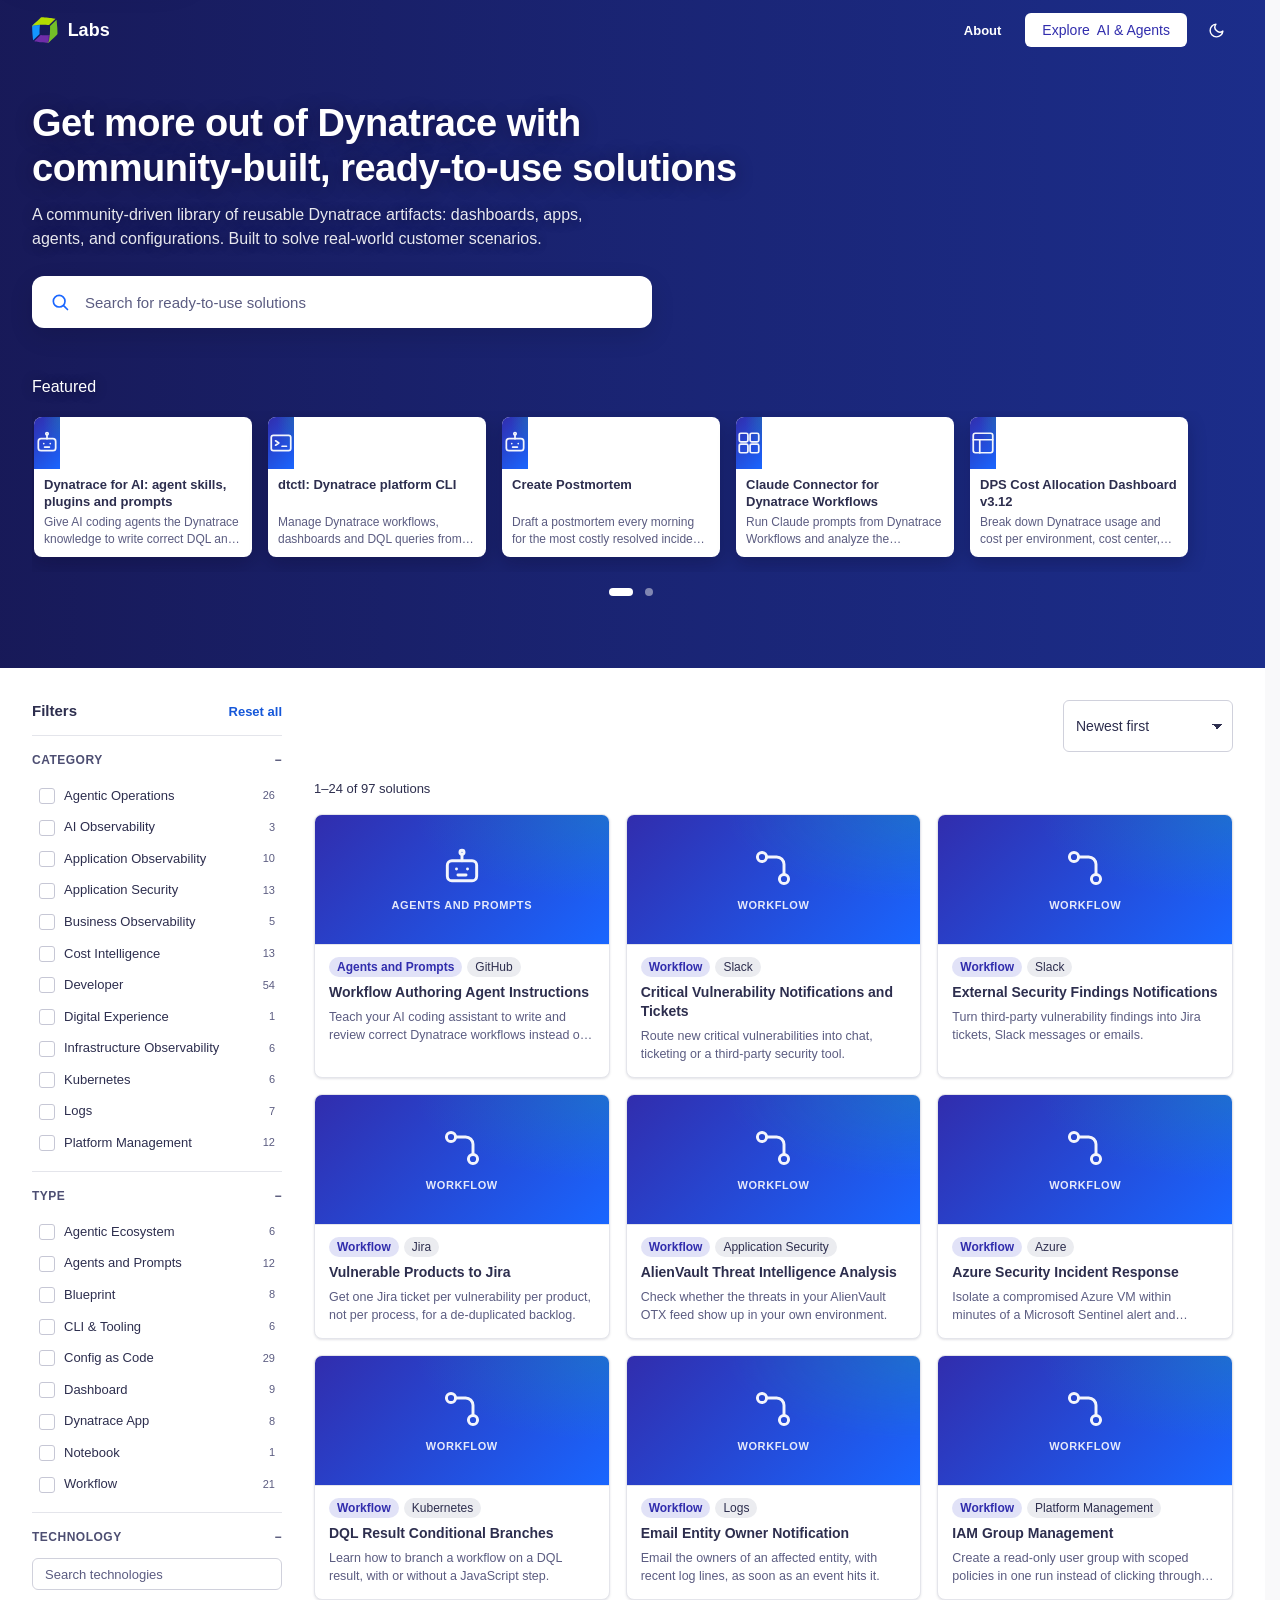
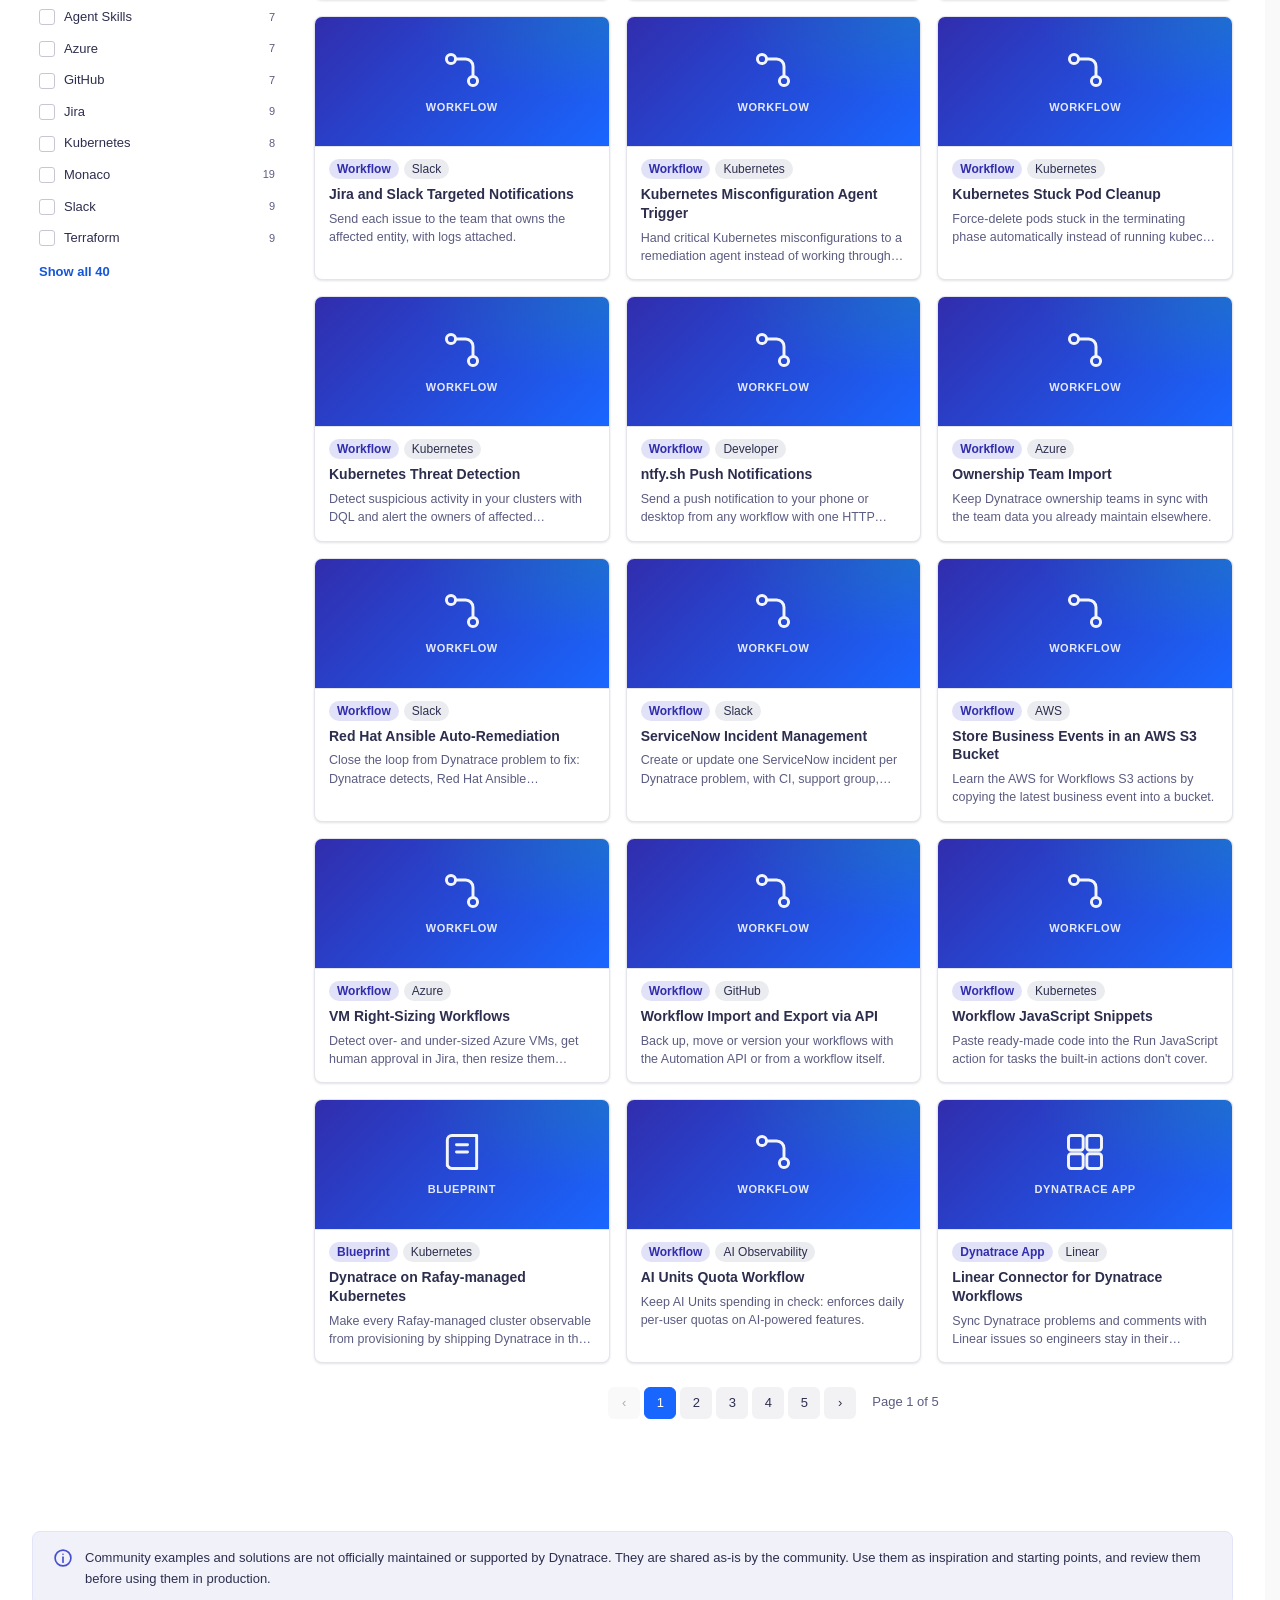
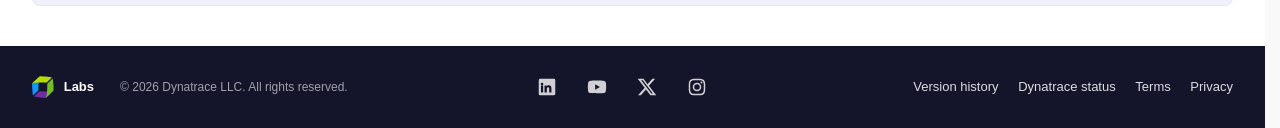
==== commit 475afff4: "Update Labs site: logo, favicon, Newest default, Back button, pagination, videos (cd3d47c) Copied un" ====
--- a/index.html
+++ b/index.html
@@ -4,6 +4,17 @@
 <meta charset="utf-8">
 <meta name="viewport" content="width=device-width, initial-scale=1">
 <title>Dynatrace Labs</title>
+<meta name="description" content="Dynatrace Labs: ready-to-use dashboards, workflows, apps, agents and configurations built from real customer scenarios. Find a starting point instead of a blank canvas.">
+<meta property="og:type" content="website">
+<meta property="og:site_name" content="Dynatrace Labs">
+<meta property="og:title" content="Dynatrace Labs">
+<meta property="og:description" content="Ready-to-use Dynatrace solutions built from real customer scenarios: dashboards, workflows, apps, agents and configurations.">
+<meta property="og:url" content="https://labs.dynatrace.com/">
+<meta property="og:image" content="https://labs.dynatrace.com/assets/img/og-image.png">
+<meta name="twitter:card" content="summary_large_image">
+<link rel="icon" href="assets/img/favicon.svg" type="image/svg+xml">
+<link rel="icon" href="assets/img/favicon-32.png" sizes="32x32" type="image/png">
+<link rel="apple-touch-icon" href="assets/img/apple-touch-icon.png">
 <script>
 /* Apply the saved / OS theme before first paint so dark mode never flashes white. */
 (function(){
@@ -37,8 +48,8 @@
   <a class="skip-link" href="#/" id="skipLink">Skip to main content</a>
   <div class="hdr">
     <button class="brand" data-go="welcome" title="Home">
-      <img class="brand-mark" alt="Dynatrace" src="[data-uri]">
-      <span class="brand-txt"><span class="brand-dt">Dynatrace </span>Labs</span>
+      <svg class="brand-logo" viewBox="0 0 140 142" role="img" aria-label="Dynatrace"><path fill="#1496FF" d="M47.7,12.7c-1.8,9.5-4,23.6-5.2,37.9c-2.1,25.2-0.8,42.1-0.8,42.1L6.2,126.4c0,0-2.7-18.9-4.1-40.2 C1.3,73,1,61.4,1,54.4c0-0.4,0.2-0.8,0.2-1.2c0-0.5,0.6-5.2,5.2-9.6C11.4,38.8,48.3,9.9,47.7,12.7z"/><path fill="#1284EA" d="M47.7,12.7c-1.8,9.5-4,23.6-5.2,37.9c0,0-39.3-4.7-41.5,4.8c0-0.5,0.7-6.3,5.3-10.7 C11.3,39.9,48.3,9.9,47.7,12.7z"/><path fill="#B4DC00" d="M1,53.1c0,0.7,0,1.4,0,2.2c0.4-1.7,1.1-2.9,2.5-4.8c2.9-3.7,7.6-4.7,9.5-4.9c9.6-1.3,23.8-2.8,38.1-3.2 c25.3-0.8,42,1.3,42,1.3L128.6,10c0,0-18.6-3.5-39.8-6C74.9,2.3,62.7,1.4,55.8,1c-0.5,0-5.4-0.6-10,3.8 C40.8,9.6,15.4,33.7,5.2,43.4C0.6,47.8,1,52.7,1,53.1z"/><path fill="#6F2DA8" d="M127.3,96.2c-9.6,1.3-23.8,2.9-38.1,3.4c-25.3,0.8-42.1-1.3-42.1-1.3l-35.5,33.8c0,0,18.8,3.7,40,6.1 c13,1.5,24.5,2.3,31.5,2.7c0.5,0,1.3-0.4,1.8-0.4c0.5,0,5.4-0.9,10-5.3C99.9,130.4,130.1,95.9,127.3,96.2z"/><path fill="#591F91" d="M127.3,96.2c-9.6,1.3-23.8,2.9-38.1,3.4c0,0,2.7,39.5-6.8,41.2c0.5,0,7-0.3,11.6-4.7 C99,131.3,130.1,95.9,127.3,96.2z"/><path fill="#73BE28" d="M84.5,141c-0.7,0-1.4-0.1-2.2-0.1c1.8-0.3,3-0.9,4.9-2.3c3.8-2.7,5-7.4,5.4-9.3c1.7-9.5,4-23.6,5.1-37.9 c2-25.2,0.8-42,0.8-42l35.5-33.8c0,0,2.6,18.8,4.1,40.1c0.9,13.9,1.2,26.2,1.3,33c0,0.5,0.4,5.4-4.2,9.8 c-5,4.8-30.4,29-40.5,38.7C89.9,141.6,85,141,84.5,141z"/></svg>
+      <span class="brand-txt">Labs</span>
     </button>
     <div class="grow"></div>
     <form class="hdr-search" id="hdrSearch" role="search" aria-label="Search solutions">
@@ -134,8 +145,8 @@
         <button class="btn btn-secondary filter-btn" id="filterBtn" type="button">Filters <span id="filterCount"></span></button>
         <select class="input" id="sortBy" aria-label="Sort">
           <option value="relevance" hidden disabled>Best match</option>
-          <option value="recommended" selected>Recommended</option>
-          <option value="added">Newest first</option>
+          <option value="added" selected>Newest first</option>
+          <option value="recommended">Recommended</option>
           <option value="updated">Recently updated</option>
           <option value="name">Name (A–Z)</option>
         </select>
@@ -169,7 +180,7 @@
 <main class="view page" id="view-about" hidden>
   <section class="about-card" aria-labelledby="aboutTitle">
     <div class="about-lead">
-      <h1 id="aboutTitle" tabindex="-1">Real solutions, from real customer scenarios</h1>
+      <h1 id="aboutTitle" tabindex="-1">Don’t start from scratch. Start from Labs.</h1>
       <p>Get value from Dynatrace faster — whether you're starting fresh or adding a new use case. Instead of a blank canvas,
          start from a proven building block that already solves the problem.</p>
       <button class="btn about-btn" type="button" data-jump="results">Browse all solutions</button>
@@ -205,7 +216,7 @@
          (title, type, tags) controls how your solution is listed and filtered here. Add at least one screenshot.</p></div>
     <div class="pcard"><div class="n">3</div><h2 class="t-h5">Open a pull request</h2>
       <p>A maintainer reviews it against the quality criteria below. Once merged, the page picks it up on the next
-         sync — within the hour.</p></div>
+         sync — within minutes.</p></div>
   </div>
 
   <div class="btn-row" style="margin-top:var(--sp-24);">
@@ -245,7 +256,7 @@
 
 <footer class="site-footer">
   <div class="footer-inner">
-    <div class="footer-brand"><img alt="" aria-hidden="true" src="[data-uri]"><span>Dynatrace Labs</span></div>
+    <div class="footer-brand"><svg class="brand-logo" viewBox="0 0 140 142" role="img" aria-label="Dynatrace"><path fill="#1496FF" d="M47.7,12.7c-1.8,9.5-4,23.6-5.2,37.9c-2.1,25.2-0.8,42.1-0.8,42.1L6.2,126.4c0,0-2.7-18.9-4.1-40.2 C1.3,73,1,61.4,1,54.4c0-0.4,0.2-0.8,0.2-1.2c0-0.5,0.6-5.2,5.2-9.6C11.4,38.8,48.3,9.9,47.7,12.7z"/><path fill="#1284EA" d="M47.7,12.7c-1.8,9.5-4,23.6-5.2,37.9c0,0-39.3-4.7-41.5,4.8c0-0.5,0.7-6.3,5.3-10.7 C11.3,39.9,48.3,9.9,47.7,12.7z"/><path fill="#B4DC00" d="M1,53.1c0,0.7,0,1.4,0,2.2c0.4-1.7,1.1-2.9,2.5-4.8c2.9-3.7,7.6-4.7,9.5-4.9c9.6-1.3,23.8-2.8,38.1-3.2 c25.3-0.8,42,1.3,42,1.3L128.6,10c0,0-18.6-3.5-39.8-6C74.9,2.3,62.7,1.4,55.8,1c-0.5,0-5.4-0.6-10,3.8 C40.8,9.6,15.4,33.7,5.2,43.4C0.6,47.8,1,52.7,1,53.1z"/><path fill="#6F2DA8" d="M127.3,96.2c-9.6,1.3-23.8,2.9-38.1,3.4c-25.3,0.8-42.1-1.3-42.1-1.3l-35.5,33.8c0,0,18.8,3.7,40,6.1 c13,1.5,24.5,2.3,31.5,2.7c0.5,0,1.3-0.4,1.8-0.4c0.5,0,5.4-0.9,10-5.3C99.9,130.4,130.1,95.9,127.3,96.2z"/><path fill="#591F91" d="M127.3,96.2c-9.6,1.3-23.8,2.9-38.1,3.4c0,0,2.7,39.5-6.8,41.2c0.5,0,7-0.3,11.6-4.7 C99,131.3,130.1,95.9,127.3,96.2z"/><path fill="#73BE28" d="M84.5,141c-0.7,0-1.4-0.1-2.2-0.1c1.8-0.3,3-0.9,4.9-2.3c3.8-2.7,5-7.4,5.4-9.3c1.7-9.5,4-23.6,5.1-37.9 c2-25.2,0.8-42,0.8-42l35.5-33.8c0,0,2.6,18.8,4.1,40.1c0.9,13.9,1.2,26.2,1.3,33c0,0.5,0.4,5.4-4.2,9.8 c-5,4.8-30.4,29-40.5,38.7C89.9,141.6,85,141,84.5,141z"/></svg><span>Labs</span><span class="footer-copy">© 2026 Dynatrace LLC. All rights reserved.</span></div>
     <nav class="footer-social" aria-label="Dynatrace on social media">
       <a class="social" href="https://www.linkedin.com/company/dynatrace" target="_blank" rel="noopener" aria-label="Dynatrace on LinkedIn" title="LinkedIn"><svg viewBox="0 0 24 24" aria-hidden="true"><path d="M4.5 3A1.5 1.5 0 0 0 3 4.5v15A1.5 1.5 0 0 0 4.5 21h15a1.5 1.5 0 0 0 1.5-1.5v-15A1.5 1.5 0 0 0 19.5 3zm2.1 4.3a1.4 1.4 0 1 1 0 2.8 1.4 1.4 0 0 1 0-2.8zM5.4 10.4h2.4V18H5.4zm3.9 0h2.3v1h.03c.32-.6 1.1-1.2 2.3-1.2 2.4 0 2.9 1.6 2.9 3.7V18h-2.4v-3.7c0-.9 0-2-1.2-2s-1.4 1-1.4 2V18H9.3z"/></svg></a>
       <a class="social" href="https://www.youtube.com/c/dynatrace" target="_blank" rel="noopener" aria-label="Dynatrace on YouTube" title="YouTube"><svg viewBox="0 0 24 24" aria-hidden="true"><path d="M21.6 7.2a2.5 2.5 0 0 0-1.8-1.8C18.2 5 12 5 12 5s-6.2 0-7.8.4A2.5 2.5 0 0 0 2.4 7.2 26 26 0 0 0 2 12a26 26 0 0 0 .4 4.8 2.5 2.5 0 0 0 1.8 1.8c1.6.4 7.8.4 7.8.4s6.2 0 7.8-.4a2.5 2.5 0 0 0 1.8-1.8A26 26 0 0 0 22 12a26 26 0 0 0-.4-4.8zM10 15V9l5.2 3z"/></svg></a>
--- a/assets/css/layout.css
+++ b/assets/css/layout.css
@@ -10,9 +10,7 @@
   display:flex;align-items:center;gap:var(--sp-12);}
 .brand{display:flex;align-items:center;gap:10px;background:none;border:0;padding:0;cursor:pointer;
   color:var(--hdr-fg);min-width:0;}
-.brand-mark{height:28px;width:auto;flex-shrink:0;transition:filter .2s;}
-.site-header.solid .brand-mark{filter:invert(1);}
-:root[data-theme="dark"] .site-header.solid .brand-mark{filter:none;}
+.brand-logo{height:26px;width:auto;flex-shrink:0;display:block;}
 .brand-txt{font-size:16px;font-weight:600;white-space:nowrap;overflow:hidden;text-overflow:ellipsis;}
 .brand:hover .brand-txt{text-decoration:underline;}
 .proto-chip{text-decoration:none !important;flex-shrink:0;background:#fff;color:var(--dt-purple);font-size:10px;font-weight:700;
--- a/assets/css/pages.css
+++ b/assets/css/pages.css
@@ -39,7 +39,9 @@
   justify-content:space-between;align-items:center;gap:var(--sp-16);flex-wrap:wrap;}
 .footer-inner a{display:inline-block;padding:4px 0;color:rgba(255,255,255,.85);margin-left:var(--sp-16);}
 .footer-brand{display:flex;align-items:center;gap:10px;color:#fff;font-weight:600;}
-.footer-brand img{height:24px;}
+.footer-brand .brand-logo{height:22px;width:auto;}
+.footer-brand .footer-copy{font-weight:400;color:rgba(255,255,255,.6);margin-left:var(--sp-16);font-size:12px;}
+@media (max-width:719px){.footer-brand{flex-wrap:wrap;}.footer-brand .footer-copy{margin-left:0;flex-basis:100%;}}
 
 .toast{position:fixed;bottom:24px;left:50%;transform:translate(-50%,20px);opacity:0;z-index:120;
   background:#2d2e4e;color:#fff;padding:10px 18px;border-radius:var(--r-md);font-size:13px;
--- a/assets/css/refinements.css
+++ b/assets/css/refinements.css
@@ -32,7 +32,6 @@
 .getstarted>h2{border-bottom-color:var(--primary-30);}
 .md h3{margin:var(--sp-16) 0 var(--sp-8);font-size:14px;}
 /* Phones: the logo is the Dynatrace logo, so on narrow screens the name is "Labs" (no ellipsis). */
-@media(max-width:450px){ .brand-dt{display:none;} }
 /* iOS Safari zooms into a field whose text is smaller than 16px and stays zoomed after the keyboard closes. */
 @media(max-width:900px){ input.input,select.input,.search .input{font-size:16px;} }
 /* The search box: room for the clear button only while it is shown (more space for the placeholder). */
@@ -43,7 +42,7 @@
 }
 /* Narrow phones: a tighter Explore button keeps "Labs" readable; below 340px only the logo fits. */
 @media(max-width:400px){ .hbtn-cta{padding:0 10px;font-size:13px;} .brand-txt{flex-shrink:0;} }
-@media(max-width:340px){ .brand-txt{display:none;} }
+@media(max-width:340px){ .brand-logo{height:22px;} }
 /* Dialog: no inherited docked-panel motion; hidden completely when closed. */
 .drawer{transform:none;transition:none;}
 .drawer:not(.open){display:none;}
@@ -111,3 +110,31 @@
 .footer-social svg{width:22px;height:22px;fill:currentColor;}
 /* A hidden button stays hidden (.btn sets display:inline-flex). */
 .btn[hidden]{display:none;}
+
+/* Labs next to the Dynatrace logo: ordinary text, not a lockup. */
+.brand-txt{font-size:18px;font-weight:600;line-height:1;}
+/* Less space between the header and the hero heading on desktop (phones and the compact search hero keep theirs). */
+@media (min-width:721px){ .hero:not(.searching){padding-top:calc(61px + var(--sp-40));} }
+
+/* Demo video stills: a play button; the click opens the video. */
+.gal-video{position:relative;display:block;}
+.gal-video .play{position:absolute;inset:0;margin:auto;width:64px;height:64px;border-radius:50%;
+  background:rgba(20,20,43,.72);display:grid;place-items:center;transition:transform .15s,background .15s;}
+.gal-video .play svg{width:30px;height:30px;fill:#fff;margin-left:3px;}
+.gal-video:hover .play,.gal-video:focus-visible .play{background:var(--dt-blue,#1966ff);transform:scale(1.06);}
+/* Pagination: "Page x of y" next to the page buttons. */
+.pager .pg-info{margin-left:var(--sp-12);font-size:13px;color:var(--neutral-70);align-self:center;}
+
+/* Chips, following the Strato Chip: condensed, rounded, no frame, colors from design tokens only.
+   Type = primary emphasized; categories = neutral; tags (bottom of the panel) = neutral outlined,
+   so they read differently from the type and categories at the top. */
+.tag{display:inline-flex;align-items:center;height:20px;padding:0 8px;border:0;border-radius:var(--r-full);
+  font-size:12px;font-weight:500;line-height:1;background:var(--neutral-20);color:var(--fg-default);}
+.tag.type{background:color-mix(in srgb,var(--primary-70) 16%,transparent);color:var(--primary-90);font-weight:600;}
+:root[data-theme="dark"] .tag.type{color:var(--primary-80);}
+.dtags .tag{background:transparent;box-shadow:inset 0 0 0 1px var(--neutral-50);color:var(--neutral-80);font-weight:400;}
+/* Get started: the way to the full instructions. */
+.getstarted .gs-more{margin:var(--sp-12) 0 0;font-size:14px;}
+/* "Labs" next to the logo never truncates: with DT Flow installed it can be a fraction of a pixel
+   wider than its box, and the old ellipsis rule then cut it to "L…". */
+.brand-txt{overflow:visible;text-overflow:clip;flex-shrink:0;}
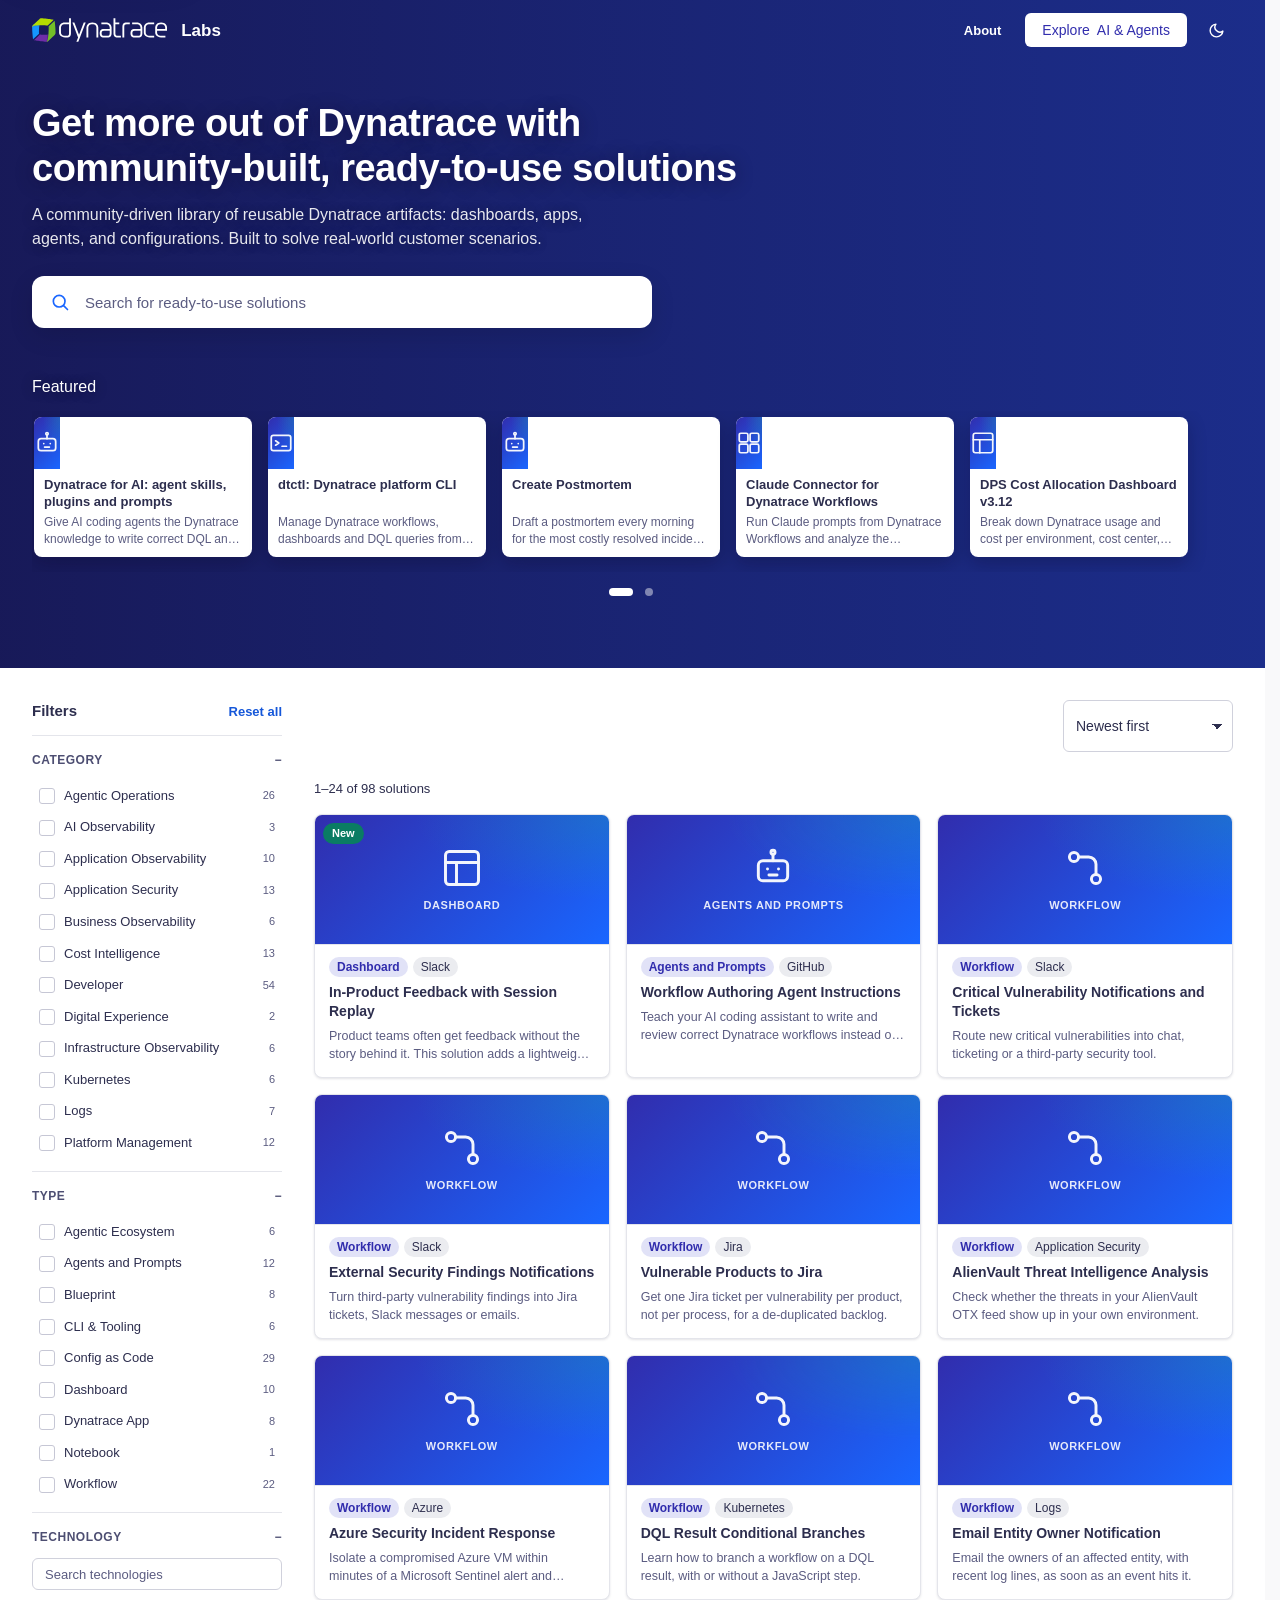
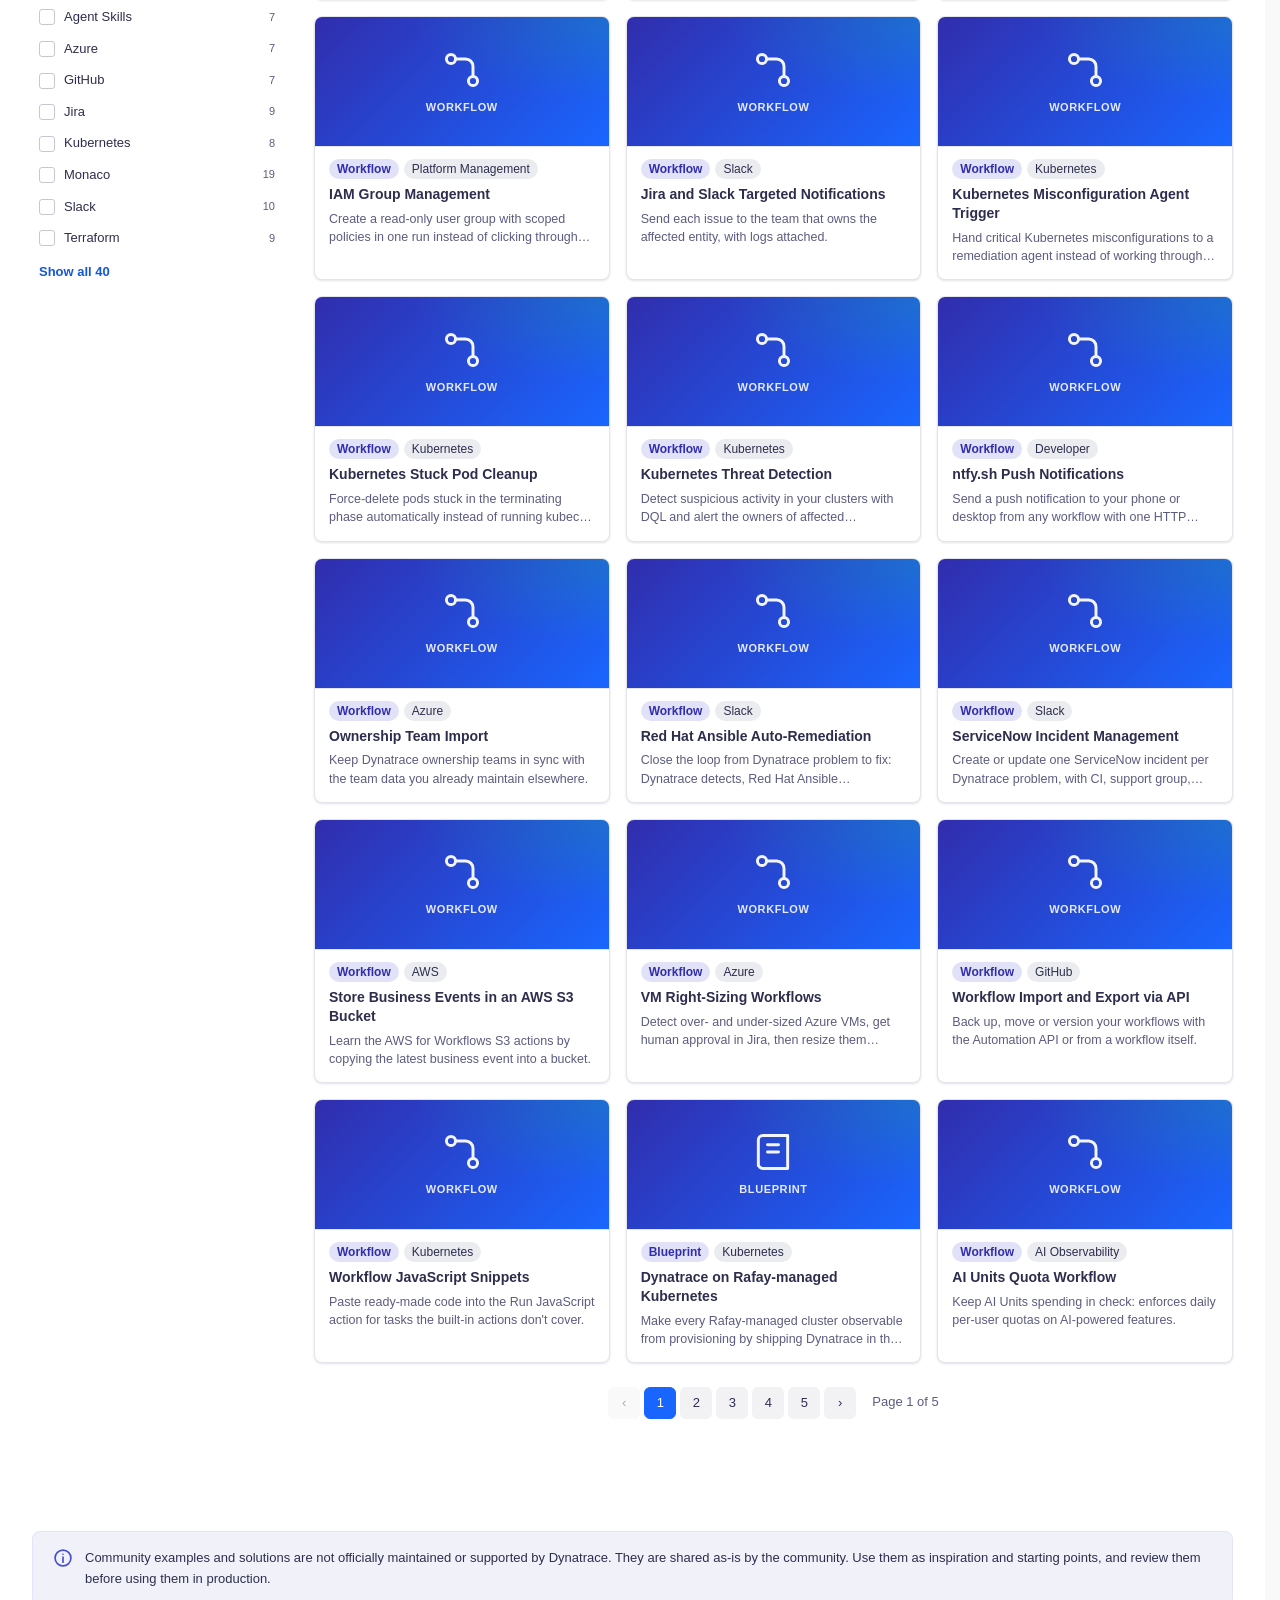
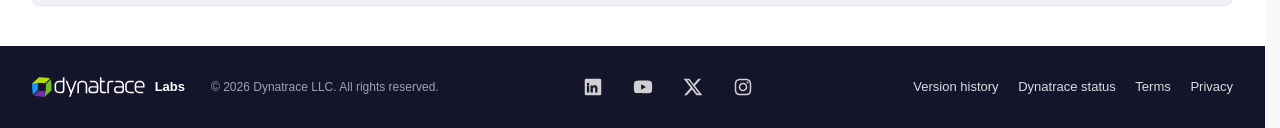
==== commit b6afc687: "Update Labs site from the internal source (e27ba0c)" ====
--- a/index.html
+++ b/index.html
@@ -1,320 +1,320 @@
-<!DOCTYPE html>
-<html lang="en" data-theme="light">
-<head>
-<meta charset="utf-8">
-<meta name="viewport" content="width=device-width, initial-scale=1">
-<title>Dynatrace Labs</title>
-<meta name="description" content="Dynatrace Labs: ready-to-use dashboards, workflows, apps, agents and configurations built from real customer scenarios. Find a starting point instead of a blank canvas.">
-<meta property="og:type" content="website">
-<meta property="og:site_name" content="Dynatrace Labs">
-<meta property="og:title" content="Dynatrace Labs">
-<meta property="og:description" content="Ready-to-use Dynatrace solutions built from real customer scenarios: dashboards, workflows, apps, agents and configurations.">
-<meta property="og:url" content="https://labs.dynatrace.com/">
-<meta property="og:image" content="https://labs.dynatrace.com/assets/img/og-image.png">
-<meta name="twitter:card" content="summary_large_image">
-<link rel="icon" href="assets/img/favicon.svg" type="image/svg+xml">
-<link rel="icon" href="assets/img/favicon-32.png" sizes="32x32" type="image/png">
-<link rel="apple-touch-icon" href="assets/img/apple-touch-icon.png">
-<script>
-/* Apply the saved / OS theme before first paint so dark mode never flashes white. */
-(function(){
-  var t=null; try{ t=localStorage.getItem('dtDevCommunity.theme'); }catch(e){}
-  if(!t) t=window.matchMedia&&matchMedia('(prefers-color-scheme: dark)').matches?'dark':'light';
-  document.documentElement.setAttribute('data-theme',t);
-})();
-</script>
-<!-- Dynatrace Real User Monitoring (agentless), frontend "Developer Community" in the production
-     environment dre63214. Not loaded in automated tests or local
-     previews, so they never count as visits. -->
-<script>
-(function(){
-  var RUM_SRC='https://js-cdn.dynatrace.com/jstag/1932af1baba/bf96767wvv/2dbfaa224240afa9_complete.js';
-  if(navigator.webdriver||/^(localhost|127\.0\.0\.1|\[::1\])$/.test(location.hostname)) return;
-  var s=document.createElement('script'); s.src=RUM_SRC; s.crossOrigin='anonymous'; document.head.appendChild(s);
-})();
-</script>
-<link rel="stylesheet" href="assets/css/tokens.css">
-<link rel="stylesheet" href="assets/css/layout.css">
-<link rel="stylesheet" href="assets/css/home.css">
-<link rel="stylesheet" href="assets/css/explore.css">
-<link rel="stylesheet" href="assets/css/solution.css">
-<link rel="stylesheet" href="assets/css/pages.css">
-<link rel="stylesheet" href="assets/css/refinements.css">
-</head>
-<body>
-
-<!-- ══ HEADER ═════════════════════════════════════════════════════════════ -->
-<header class="site-header" id="hdr">
-  <a class="skip-link" href="#/" id="skipLink">Skip to main content</a>
-  <div class="hdr">
-    <button class="brand" data-go="welcome" title="Home">
-      <svg class="brand-logo" viewBox="0 0 140 142" role="img" aria-label="Dynatrace"><path fill="#1496FF" d="M47.7,12.7c-1.8,9.5-4,23.6-5.2,37.9c-2.1,25.2-0.8,42.1-0.8,42.1L6.2,126.4c0,0-2.7-18.9-4.1-40.2 C1.3,73,1,61.4,1,54.4c0-0.4,0.2-0.8,0.2-1.2c0-0.5,0.6-5.2,5.2-9.6C11.4,38.8,48.3,9.9,47.7,12.7z"/><path fill="#1284EA" d="M47.7,12.7c-1.8,9.5-4,23.6-5.2,37.9c0,0-39.3-4.7-41.5,4.8c0-0.5,0.7-6.3,5.3-10.7 C11.3,39.9,48.3,9.9,47.7,12.7z"/><path fill="#B4DC00" d="M1,53.1c0,0.7,0,1.4,0,2.2c0.4-1.7,1.1-2.9,2.5-4.8c2.9-3.7,7.6-4.7,9.5-4.9c9.6-1.3,23.8-2.8,38.1-3.2 c25.3-0.8,42,1.3,42,1.3L128.6,10c0,0-18.6-3.5-39.8-6C74.9,2.3,62.7,1.4,55.8,1c-0.5,0-5.4-0.6-10,3.8 C40.8,9.6,15.4,33.7,5.2,43.4C0.6,47.8,1,52.7,1,53.1z"/><path fill="#6F2DA8" d="M127.3,96.2c-9.6,1.3-23.8,2.9-38.1,3.4c-25.3,0.8-42.1-1.3-42.1-1.3l-35.5,33.8c0,0,18.8,3.7,40,6.1 c13,1.5,24.5,2.3,31.5,2.7c0.5,0,1.3-0.4,1.8-0.4c0.5,0,5.4-0.9,10-5.3C99.9,130.4,130.1,95.9,127.3,96.2z"/><path fill="#591F91" d="M127.3,96.2c-9.6,1.3-23.8,2.9-38.1,3.4c0,0,2.7,39.5-6.8,41.2c0.5,0,7-0.3,11.6-4.7 C99,131.3,130.1,95.9,127.3,96.2z"/><path fill="#73BE28" d="M84.5,141c-0.7,0-1.4-0.1-2.2-0.1c1.8-0.3,3-0.9,4.9-2.3c3.8-2.7,5-7.4,5.4-9.3c1.7-9.5,4-23.6,5.1-37.9 c2-25.2,0.8-42,0.8-42l35.5-33.8c0,0,2.6,18.8,4.1,40.1c0.9,13.9,1.2,26.2,1.3,33c0,0.5,0.4,5.4-4.2,9.8 c-5,4.8-30.4,29-40.5,38.7C89.9,141.6,85,141,84.5,141z"/></svg>
-      <span class="brand-txt">Labs</span>
-    </button>
-    <div class="grow"></div>
-    <form class="hdr-search" id="hdrSearch" role="search" aria-label="Search solutions">
-      <span class="mag"><svg viewBox="0 0 24 24" aria-hidden="true"><circle cx="11" cy="11" r="7"/><path d="M21 21l-4.35-4.35"/></svg></span>
-      <input class="input" id="hdrQ" type="search" placeholder="Search for ready-to-use solutions" aria-label="Search solutions" autocomplete="off" tabindex="-1">
-    </form>
-    <button class="hnav hnav-extra" id="navAbout" data-go="about">About</button>
-    <button class="hbtn hbtn-cta" id="navAI" data-explore="area=Agentic Operations&amp;area=AI Observability"><span class="cta-long">Explore </span>AI &amp; Agents</button>
-    <button class="hbtn hbtn-icon theme-btn" id="themeBtn" title="Switch light / dark theme" aria-label="Switch light / dark theme">
-      <svg class="moon" viewBox="0 0 24 24"><path d="M21 12.8A9 9 0 1 1 11.2 3a7 7 0 0 0 9.8 9.8z"/></svg>
-      <svg class="sun" viewBox="0 0 24 24"><circle cx="12" cy="12" r="4.2"/><path d="M12 2v2.2M12 19.8V22M4.9 4.9l1.6 1.6M17.5 17.5l1.6 1.6M2 12h2.2M19.8 12H22M4.9 19.1l1.6-1.6M17.5 6.5l1.6-1.6"/></svg>
-    </button>
-    <button class="hbtn hbtn-icon menu-btn" id="menuBtn" type="button" aria-label="Menu" aria-expanded="false" aria-controls="mnav">
-      <svg viewBox="0 0 24 24"><path d="M4 7h16M4 12h16M4 17h16"/></svg>
-    </button>
-  </div>
-  <nav class="mnav" id="mnav" aria-label="Menu">
-    <button data-explore="area=Agentic Operations&amp;area=AI Observability">Explore AI &amp; Agents</button>
-    <button data-go="about">About</button>
-  </nav>
-</header>
-
-<!-- ══ WELCOME ════════════════════════════════════════════════════════════ -->
-<main class="view" id="view-welcome">
-
-  <section class="hero">
-    <div class="wrap">
-      <h1 tabindex="-1">Get more out of Dynatrace with community-built, ready-to-use solutions</h1>
-      <p class="hero-sub">A community-driven library of reusable Dynatrace artifacts: dashboards, apps, agents, and configurations. Built to solve real-world customer scenarios.</p>
-      <form class="search" id="heroForm" role="search">
-        <span class="mag"><svg viewBox="0 0 24 24"><circle cx="11" cy="11" r="7"/><path d="M21 21l-4.35-4.35"/></svg></span>
-        <input class="input" id="heroQ" type="search" placeholder="Search for ready-to-use solutions"
-               aria-label="Search for ready-made solutions and examples" autocomplete="off"
-               role="combobox" aria-controls="heroSuggest" aria-autocomplete="list" aria-expanded="false">
-        <div class="suggest" id="heroSuggest" role="listbox" hidden></div>
-      </form>
-
-
-    </div>
-  </section>
-
-  <section class="areas">
-    <div class="wrap">
-      <div class="sec-hd"><h2 class="sec-title">Save time by using one of the solutions before rebuilding them from scratch.</h2></div>
-      <div class="area-grid" id="areaGrid"></div>
-    </div>
-  </section>
-
-</main>
-
-<!-- ══ EXPLORE ════════════════════════════════════════════════════════════ -->
-<main class="view" id="view-explore" hidden>
-  <section class="hero">
-    <div class="wrap">
-      <h1 tabindex="-1">Get more out of Dynatrace with community-built, ready-to-use solutions</h1>
-      <p class="hero-sub">A community-driven library of reusable Dynatrace artifacts: dashboards, apps, agents, and configurations. Built to solve real-world customer scenarios.</p>
-      <div class="search" role="search">
-        <span class="mag"><svg viewBox="0 0 24 24"><circle cx="11" cy="11" r="7"/><path d="M21 21l-4.35-4.35"/></svg></span>
-        <input class="input" id="q" type="search" placeholder="Search for ready-to-use solutions"
-               aria-label="Search solutions" aria-controls="cards" autocomplete="off">
-        <button class="search-clear" id="qClear" type="button" aria-label="Clear search" hidden><svg viewBox="0 0 24 24" aria-hidden="true"><path d="M6 6l12 12M18 6L6 18"/></svg></button>
-      </div>
-      <div class="hero-fresh" aria-label="Featured" role="region">
-        <div class="sec-hd">
-          <h2>Featured</h2>
-        </div>
-        <div class="fstrip" id="freshStrip"></div>
-        <div class="fcontrols">
-          <div class="fdots" id="freshDots" role="group" aria-label="Choose a set of featured solutions"></div>
-        </div>
-      </div>
-    </div>
-  </section>
-
-  <div class="page" id="results">
-  <h2 class="sr-only" id="exploreTitle" tabindex="-1">All solutions</h2>
-
-  <div class="explore">
-    <aside class="rail" aria-label="Filters">
-      <div class="rail-hd"><h2 id="railTitle" tabindex="-1">Filters</h2><button class="linkbtn" id="resetF">Reset all</button></div>
-      <details class="fgroup" open><summary>Category</summary><div class="opts" id="fArea"></div></details>
-      <details class="fgroup" open><summary>Type</summary><div class="opts" id="fType"></div></details>
-      <details class="fgroup" open><summary>Technology</summary>
-        <input class="input fsearch" id="techSearch" type="search" placeholder="Search technologies"
-               aria-label="Search technologies" aria-controls="fTech" autocomplete="off">
-        <div class="opts" id="fTech"></div>
-        <button class="linkbtn fmore" id="techMore" type="button"></button></details>
-      <div class="rail-done"><button class="btn btn-primary" id="railDone" type="button"></button></div>
-    </aside>
-    <div class="rail-backdrop" id="railBackdrop"></div>
-    <div>
-      <div class="res-top">
-        <button class="btn btn-secondary filter-btn" id="filterBtn" type="button">Filters <span id="filterCount"></span></button>
-        <select class="input" id="sortBy" aria-label="Sort">
-          <option value="relevance" hidden disabled>Best match</option>
-          <option value="added" selected>Newest first</option>
-          <option value="recommended">Recommended</option>
-          <option value="updated">Recently updated</option>
-          <option value="name">Name (A–Z)</option>
-        </select>
-      </div>
-      <div class="active-f" id="activeF"></div>
-      <h2 class="sr-only">Results</h2>
-      <div class="res-count" id="resCount" aria-live="polite" aria-atomic="true"></div>
-      <div class="cards" id="cards"></div>
-      <div class="pager" id="pager"></div>
-      <div class="empty" id="empty" hidden>
-        <h3 class="t-h4" style="margin:0 0 6px;">No solutions match your filters</h3>
-        <p class="muted" style="margin:0 0 var(--sp-20);">Try a broader search — or contribute the solution you were looking for.</p>
-        <button class="btn btn-secondary" id="emptyReset">Reset all filters</button>
-        <p class="muted" style="margin:var(--sp-24) 0 var(--sp-8);font-size:12px;">Or browse a popular technology</p>
-        <div class="active-f" id="emptyTech" style="justify-content:center;"></div>
-      </div>
-    </div>
-  </div>
-  </div>
-
-  <div class="wrap">
-    <div class="info-note" role="note">
-      <svg viewBox="0 0 24 24" aria-hidden="true"><circle cx="12" cy="12" r="9.5"/><path d="M12 11v6"/><path d="M12 7.5h.01"/></svg>
-      <p>Community examples and solutions are not officially maintained or supported by Dynatrace. They are shared
-         as-is by the community. Use them as inspiration and starting points, and review them before using them in production.</p>
-    </div>
-  </div>
-</main>
-
-<!-- ══ ABOUT ════════════════════════════════════════════════════════════════ -->
-<main class="view page" id="view-about" hidden>
-  <section class="about-card" aria-labelledby="aboutTitle">
-    <div class="about-lead">
-      <h1 id="aboutTitle" tabindex="-1">Don’t start from scratch. Start from Labs.</h1>
-      <p>Get value from Dynatrace faster — whether you're starting fresh or adding a new use case. Instead of a blank canvas,
-         start from a proven building block that already solves the problem.</p>
-      <button class="btn about-btn" type="button" data-jump="results">Browse all solutions</button>
-    </div>
-    <dl class="about-list">
-      <div><dt>Agent skills &amp; ecosystem</dt><dd>Prompts and integrations for the agentic ecosystem</dd></div>
-      <div><dt>Documents</dt><dd>Dashboards, Notebooks, Launchpads</dd></div>
-      <div><dt>Get actionable</dt><dd>CLIs, workflows, Dynatrace apps</dd></div>
-      <div><dt>Best practices</dt><dd>Blueprints from real deployments</dd></div>
-    </dl>
-  </section>
-  <div class="info-note" role="note">
-    <svg viewBox="0 0 24 24" aria-hidden="true"><circle cx="12" cy="12" r="9.5"/><path d="M12 11v6"/><path d="M12 7.5h.01"/></svg>
-    <p>Community examples and solutions are not officially maintained or supported by Dynatrace. They are shared
-         as-is by the community. Use them as inspiration and starting points, and review them before using them in production.</p>
-  </div>
-</main>
-
-<!-- ══ CONTRIBUTE ═════════════════════════════════════════════════════════ -->
-<main class="view page narrow" id="view-contribute" hidden>
-  <h1 class="t-h2" tabindex="-1" style="margin:0 0 var(--sp-8);">Contribute a solution</h1>
-  <p class="muted" style="margin:0 0 var(--sp-32);max-width:72ch;font-size:16px;line-height:1.5;">
-    If you built something in Dynatrace that solved a real problem, someone else has the same problem.
-    Everything on this site comes straight from the
-    <a id="repoLink" target="_blank" rel="noopener">community-examples repository</a> — merge it there and it appears here.</p>
-
-  <div class="grid-3">
-    <div class="pcard"><div class="n">1</div><h2 class="t-h5">Export from your environment</h2>
-      <p>Export the dashboard, notebook, workflow or configuration. Strip anything environment-specific — entity IDs,
-         management zones, host names, credentials.</p></div>
-    <div class="pcard"><div class="n">2</div><h2 class="t-h5">Add a README with metadata</h2>
-      <p>Copy the README template into <span class="code">&lt;category&gt;/&lt;solution-name&gt;/</span>. Its metadata header
-         (title, type, tags) controls how your solution is listed and filtered here. Add at least one screenshot.</p></div>
-    <div class="pcard"><div class="n">3</div><h2 class="t-h5">Open a pull request</h2>
-      <p>A maintainer reviews it against the quality criteria below. Once merged, the page picks it up on the next
-         sync — within minutes.</p></div>
-  </div>
-
-  <div class="btn-row" style="margin-top:var(--sp-24);">
-    <a class="btn btn-primary" id="contribRepo" target="_blank" rel="noopener">Open the repository</a>
-    <a class="btn btn-secondary" id="contribGuide" target="_blank" rel="noopener">Contribution guide</a>
-    <a class="btn btn-secondary" id="contribTemplate" target="_blank" rel="noopener">README template</a>
-  </div>
-
-  <hr class="divider">
-  <h2 class="t-h3" style="margin:0 0 var(--sp-8);">Quality criteria</h2>
-  <p class="muted" style="margin:0 0 var(--sp-20);max-width:72ch;">Deliberately minimal — they are what makes a solution usable by someone who isn't you.</p>
-  <div class="checklist">
-    <div class="check"><div class="mk">✓</div><div><strong>Clear customer value</strong><span>It solves a real-world problem. The README says which one, in one sentence.</span></div></div>
-    <div class="check"><div class="mk">✓</div><div><strong>Production-ready</strong><span>Usable as-is or with minimal adjustment — not a half-finished experiment.</span></div></div>
-    <div class="check"><div class="mk">✓</div><div><strong>Reusable by design</strong><span>No hard-coded entity IDs, management zones or environment-specific assumptions.</span></div></div>
-    <div class="check"><div class="mk">✓</div><div><strong>Properly documented</strong><span>README with intent, prerequisites, setup steps and at least one screenshot.</span></div></div>
-    <div class="check"><div class="mk">✓</div><div><strong>Meaningful layout &amp; actionable insight</strong><span>For dashboards: a layout that answers a question, not a wall of every metric.</span></div></div>
-  </div>
-</main>
-
-<!-- ══ MAINTAINERS (read-only health view) ════════════════════════════════ -->
-<main class="view page" id="view-maintainers" hidden>
-  <h1 class="t-h2" tabindex="-1" style="margin:0 0 var(--sp-8);">Maintainer overview</h1>
-  <p class="muted" style="margin:0 0 var(--sp-24);max-width:80ch;">Read-only. The repository is the single source of truth —
-    to add, change or remove a solution, open a pull request there. This view flags what needs attention.</p>
-  <div class="stats" id="mStats"></div>
-  <div class="tablewrap"><table>
-    <thead><tr>
-      <th data-sort="title"><button class="th-sort" type="button">Solution</button></th><th data-sort="type"><button class="th-sort" type="button">Type</button></th><th data-sort="areas"><button class="th-sort" type="button">Categories</button></th>
-      <th data-sort="added"><button class="th-sort" type="button">Added</button></th><th data-sort="updated"><button class="th-sort" type="button">Last updated</button></th>
-      <th data-sort="images"><button class="th-sort" type="button">Screenshot</button></th><th data-sort="fm"><button class="th-sort" type="button">Metadata header</button></th>
-    </tr></thead>
-    <tbody id="mRows"></tbody>
-  </table></div>
-  <p class="sync-note" id="mSync"></p>
-</main>
-
-<footer class="site-footer">
-  <div class="footer-inner">
-    <div class="footer-brand"><svg class="brand-logo" viewBox="0 0 140 142" role="img" aria-label="Dynatrace"><path fill="#1496FF" d="M47.7,12.7c-1.8,9.5-4,23.6-5.2,37.9c-2.1,25.2-0.8,42.1-0.8,42.1L6.2,126.4c0,0-2.7-18.9-4.1-40.2 C1.3,73,1,61.4,1,54.4c0-0.4,0.2-0.8,0.2-1.2c0-0.5,0.6-5.2,5.2-9.6C11.4,38.8,48.3,9.9,47.7,12.7z"/><path fill="#1284EA" d="M47.7,12.7c-1.8,9.5-4,23.6-5.2,37.9c0,0-39.3-4.7-41.5,4.8c0-0.5,0.7-6.3,5.3-10.7 C11.3,39.9,48.3,9.9,47.7,12.7z"/><path fill="#B4DC00" d="M1,53.1c0,0.7,0,1.4,0,2.2c0.4-1.7,1.1-2.9,2.5-4.8c2.9-3.7,7.6-4.7,9.5-4.9c9.6-1.3,23.8-2.8,38.1-3.2 c25.3-0.8,42,1.3,42,1.3L128.6,10c0,0-18.6-3.5-39.8-6C74.9,2.3,62.7,1.4,55.8,1c-0.5,0-5.4-0.6-10,3.8 C40.8,9.6,15.4,33.7,5.2,43.4C0.6,47.8,1,52.7,1,53.1z"/><path fill="#6F2DA8" d="M127.3,96.2c-9.6,1.3-23.8,2.9-38.1,3.4c-25.3,0.8-42.1-1.3-42.1-1.3l-35.5,33.8c0,0,18.8,3.7,40,6.1 c13,1.5,24.5,2.3,31.5,2.7c0.5,0,1.3-0.4,1.8-0.4c0.5,0,5.4-0.9,10-5.3C99.9,130.4,130.1,95.9,127.3,96.2z"/><path fill="#591F91" d="M127.3,96.2c-9.6,1.3-23.8,2.9-38.1,3.4c0,0,2.7,39.5-6.8,41.2c0.5,0,7-0.3,11.6-4.7 C99,131.3,130.1,95.9,127.3,96.2z"/><path fill="#73BE28" d="M84.5,141c-0.7,0-1.4-0.1-2.2-0.1c1.8-0.3,3-0.9,4.9-2.3c3.8-2.7,5-7.4,5.4-9.3c1.7-9.5,4-23.6,5.1-37.9 c2-25.2,0.8-42,0.8-42l35.5-33.8c0,0,2.6,18.8,4.1,40.1c0.9,13.9,1.2,26.2,1.3,33c0,0.5,0.4,5.4-4.2,9.8 c-5,4.8-30.4,29-40.5,38.7C89.9,141.6,85,141,84.5,141z"/></svg><span>Labs</span><span class="footer-copy">© 2026 Dynatrace LLC. All rights reserved.</span></div>
-    <nav class="footer-social" aria-label="Dynatrace on social media">
-      <a class="social" href="https://www.linkedin.com/company/dynatrace" target="_blank" rel="noopener" aria-label="Dynatrace on LinkedIn" title="LinkedIn"><svg viewBox="0 0 24 24" aria-hidden="true"><path d="M4.5 3A1.5 1.5 0 0 0 3 4.5v15A1.5 1.5 0 0 0 4.5 21h15a1.5 1.5 0 0 0 1.5-1.5v-15A1.5 1.5 0 0 0 19.5 3zm2.1 4.3a1.4 1.4 0 1 1 0 2.8 1.4 1.4 0 0 1 0-2.8zM5.4 10.4h2.4V18H5.4zm3.9 0h2.3v1h.03c.32-.6 1.1-1.2 2.3-1.2 2.4 0 2.9 1.6 2.9 3.7V18h-2.4v-3.7c0-.9 0-2-1.2-2s-1.4 1-1.4 2V18H9.3z"/></svg></a>
-      <a class="social" href="https://www.youtube.com/c/dynatrace" target="_blank" rel="noopener" aria-label="Dynatrace on YouTube" title="YouTube"><svg viewBox="0 0 24 24" aria-hidden="true"><path d="M21.6 7.2a2.5 2.5 0 0 0-1.8-1.8C18.2 5 12 5 12 5s-6.2 0-7.8.4A2.5 2.5 0 0 0 2.4 7.2 26 26 0 0 0 2 12a26 26 0 0 0 .4 4.8 2.5 2.5 0 0 0 1.8 1.8c1.6.4 7.8.4 7.8.4s6.2 0 7.8-.4a2.5 2.5 0 0 0 1.8-1.8A26 26 0 0 0 22 12a26 26 0 0 0-.4-4.8zM10 15V9l5.2 3z"/></svg></a>
-      <a class="social" href="https://x.com/Dynatrace" target="_blank" rel="noopener" aria-label="Dynatrace on X" title="X"><svg viewBox="0 0 24 24" aria-hidden="true"><path d="M17.8 3h3.1l-6.8 7.7 8 10.3h-6.3l-4.9-6.4L5.3 21H2.2l7.3-8.3L1.8 3h6.4l4.4 5.9zm-1.1 16.2h1.7L7.4 4.7H5.6z"/></svg></a>
-      <a class="social" href="https://www.instagram.com/dynatrace/" target="_blank" rel="noopener" aria-label="Dynatrace on Instagram" title="Instagram"><svg viewBox="0 0 24 24" aria-hidden="true"><path d="M12 7.3A4.7 4.7 0 1 0 12 16.7 4.7 4.7 0 0 0 12 7.3zm0 7.7a3 3 0 1 1 0-6 3 3 0 0 1 0 6zm6-7.9a1.1 1.1 0 1 1-2.2 0 1.1 1.1 0 0 1 2.2 0zM12 4.6c2.4 0 2.7 0 3.6.05 2.4.1 3.6 1.3 3.7 3.7.04 1 .05 1.2.05 3.65s0 2.7-.05 3.6c-.1 2.4-1.3 3.6-3.7 3.7-1 .04-1.2.05-3.6.05s-2.7 0-3.65-.05c-2.4-.1-3.6-1.3-3.7-3.7C4.6 14.7 4.6 14.4 4.6 12s0-2.7.05-3.65c.1-2.4 1.3-3.6 3.7-3.7.95-.04 1.25-.05 3.65-.05zM12 3c-2.4 0-2.7 0-3.7.06-3.3.15-5.1 2-5.25 5.25C3 9.3 3 9.6 3 12s0 2.7.06 3.7c.15 3.3 2 5.1 5.25 5.25C9.3 21 9.6 21 12 21s2.7 0 3.7-.06c3.3-.15 5.1-2 5.25-5.25C21 14.7 21 14.4 21 12s0-2.7-.06-3.7c-.15-3.3-2-5.1-5.25-5.25C14.7 3 14.4 3 12 3z"/></svg></a>
-    </nav>
-    <nav aria-label="Legal">
-      <a href="version-history.html">Version history</a>
-      <a href="https://dynatrace.status.io/" target="_blank" rel="noopener">Dynatrace status</a>
-      <a href="https://www.dynatrace.com/company/trust-center/terms-of-use/" target="_blank" rel="noopener">Terms</a>
-      <a href="https://www.dynatrace.com/company/trust-center/" target="_blank" rel="noopener">Privacy</a>
-    </nav>
-  </div>
-</footer>
-
-<!-- ══ SOLUTION DIALOG ════════════════════════════════════════════════════ -->
-<div class="drawer-backdrop" id="drawerBackdrop" hidden></div>
-<div class="drawer" id="drawer" role="dialog" aria-modal="true" aria-labelledby="dTitle">
-  <div class="drawer-head">
-    <div class="grow">
-      <div class="chips" id="dChips"></div>
-      <h1 class="t-h4" id="dTitle" tabindex="-1"></h1>
-      <p class="muted" style="margin:4px 0 0;font-size:12px;" id="dMeta"></p>
-    </div>
-    <button class="closebtn" id="copyLink" title="Copy a shareable link to this solution" aria-label="Copy link">
-      <svg viewBox="0 0 24 24" width="16" height="16" fill="none" stroke="currentColor" stroke-width="2" stroke-linecap="round" stroke-linejoin="round"><path d="M10 13a5 5 0 0 0 7.5.5l3-3a5 5 0 0 0-7-7l-1.7 1.7"/><path d="M14 11a5 5 0 0 0-7.5-.5l-3 3a5 5 0 0 0 7 7l1.7-1.7"/></svg>
-    </button>
-    <button class="closebtn" id="closeDrawer" type="button" aria-label="Close">✕</button>
-  </div>
-  <div class="drawer-body" id="drawerBody"></div>
-  <div class="drawer-foot">
-    <a class="btn btn-primary" id="dRepo" target="_blank" rel="noopener">View source</a>
-    <a class="btn btn-secondary" id="dIssue" target="_blank" rel="noopener">Report issue</a>
-    <button class="btn btn-primary" id="dPrimary" type="button" hidden></button>
-  </div>
-</div>
-
-<!-- ══ SCREENSHOT VIEWER ══════════════════════════════════════════════════ -->
-<div class="lightbox" id="lightbox" role="dialog" aria-modal="true" aria-label="Screenshot viewer" hidden>
-  <button class="lbx-btn lbx-close" id="lbxClose" aria-label="Close screenshot">✕</button>
-  <button class="lbx-btn lbx-nav lbx-prev" id="lbxPrev" aria-label="Previous screenshot">‹</button>
-  <figure><img id="lbxImg" alt=""><figcaption id="lbxCap"></figcaption></figure>
-  <button class="lbx-btn lbx-nav lbx-next" id="lbxNext" aria-label="Next screenshot">›</button>
-</div>
-
-<div class="toast" id="toast" role="status"></div>
-
-<script src="data/catalog-repo.js"></script>
-<script src="assets/js/core.js"></script>
-<script src="assets/js/analytics.js"></script>
-<script src="assets/js/router.js"></script>
-<script src="assets/js/home.js"></script>
-<script src="assets/js/search.js"></script>
-<script src="assets/js/explore.js"></script>
-<script src="assets/js/solution.js"></script>
-<script src="assets/js/get-started.js"></script>
-<script src="assets/js/filters.js"></script>
-<script src="assets/js/maintainers.js"></script>
-<script src="assets/js/init.js"></script>
-</body>
-</html>
+<!DOCTYPE html>
+<html lang="en" data-theme="light">
+<head>
+<meta charset="utf-8">
+<meta name="viewport" content="width=device-width, initial-scale=1">
+<title>Dynatrace Labs</title>
+<meta name="description" content="Dynatrace Labs: ready-to-use dashboards, workflows, apps, agents and configurations built from real customer scenarios. Find a starting point instead of a blank canvas.">
+<meta property="og:type" content="website">
+<meta property="og:site_name" content="Dynatrace Labs">
+<meta property="og:title" content="Dynatrace Labs">
+<meta property="og:description" content="Ready-to-use Dynatrace solutions built from real customer scenarios: dashboards, workflows, apps, agents and configurations.">
+<meta property="og:url" content="https://labs.dynatrace.com/">
+<meta property="og:image" content="https://labs.dynatrace.com/assets/img/og-image.png">
+<meta name="twitter:card" content="summary_large_image">
+<link rel="icon" href="assets/img/favicon.svg" type="image/svg+xml">
+<link rel="icon" href="assets/img/favicon-32.png" sizes="32x32" type="image/png">
+<link rel="apple-touch-icon" href="assets/img/apple-touch-icon.png">
+<script>
+/* Apply the saved / OS theme before first paint so dark mode never flashes white. */
+(function(){
+  var t=null; try{ t=localStorage.getItem('dtDevCommunity.theme'); }catch(e){}
+  if(!t) t=window.matchMedia&&matchMedia('(prefers-color-scheme: dark)').matches?'dark':'light';
+  document.documentElement.setAttribute('data-theme',t);
+})();
+</script>
+<!-- Dynatrace Real User Monitoring (agentless), frontend "Developer Community" in the production
+     environment dre63214. Not loaded in automated tests or local
+     previews, so they never count as visits. -->
+<script>
+(function(){
+  var RUM_SRC='https://js-cdn.dynatrace.com/jstag/1932af1baba/bf96767wvv/2dbfaa224240afa9_complete.js';
+  if(navigator.webdriver||/^(localhost|127\.0\.0\.1|\[::1\])$/.test(location.hostname)) return;
+  var s=document.createElement('script'); s.src=RUM_SRC; s.crossOrigin='anonymous'; document.head.appendChild(s);
+})();
+</script>
+<link rel="stylesheet" href="assets/css/tokens.css">
+<link rel="stylesheet" href="assets/css/layout.css">
+<link rel="stylesheet" href="assets/css/home.css">
+<link rel="stylesheet" href="assets/css/explore.css">
+<link rel="stylesheet" href="assets/css/solution.css">
+<link rel="stylesheet" href="assets/css/pages.css">
+<link rel="stylesheet" href="assets/css/refinements.css">
+</head>
+<body>
+
+<!-- ══ HEADER ═════════════════════════════════════════════════════════════ -->
+<header class="site-header" id="hdr">
+  <a class="skip-link" href="#/" id="skipLink">Skip to main content</a>
+  <div class="hdr">
+    <button class="brand" data-go="welcome" title="Home">
+      <svg class="brand-logo" viewBox="0 0 800 142" role="img" aria-label="Dynatrace"><g fill="currentColor"><path d="M578.6,37.2h-18.4c-5.2,0-8.8,1-11,3.2c-2.2,2.1-3.3,5.8-3.3,10.8l0,63.6h-11l0-64.4 c0.1-4.9,0.9-10.2,3.5-14.2c4.7-7.5,13.7-8.9,20.4-8.9h19.9V37.2z"/><path d="M507.6,104.8c-5.2,0-8.8-1-11-3.2c-2.2-2.1-3.3-5.6-3.3-10.6V37.2h23.1v-9.9h-23.1V1h-11v90.6 c0.1,4.9,0.9,10.2,3.5,14.2c4.7,7.5,13.7,8.9,20.4,8.9h19.9v-9.9H507.6z"/><path d="M219.3,1v26.2l-23.1,0c-14,0-22.5,4.2-27.8,9.3c-8.1,7.9-8.1,19.2-8.1,20.4c0,1.4,0,26.8,0,28.2 c0,1.2,0,12.5,8.1,20.4c5.2,5.1,13.7,9.3,27.8,9.3h10.3c6.7,0,15.7-1.5,20.4-8.9c2.5-4,3.4-9.3,3.5-14.2V1H219.3z M216,101.7 c-2.2,2.1-5.8,3.2-11,3.2H195c-9.1,0-14.8-2.6-18.2-6c-4.1-4-5.5-9.3-5.5-13.4V56.6c0-4.1,1.4-9.4,5.5-13.4c3.5-3.4,9.1-6,18.2-6 l24.2,0l0,53.9C219.3,96,218.2,99.5,216,101.7z"/><path d="M678.2,43.2c3.5-3.4,9.1-6,18.2-6h26.5v-9.9h-25.4c-14,0-22.5,4.2-27.8,9.3c-8.1,7.9-8.1,19.2-8.1,20.4 c0,0.8,0,27.4,0,28.2c0,1.2,0,12.5,8.1,20.4c5.2,5.1,13.7,9.3,27.8,9.3h25.4v-9.9h-26.5c-9.1,0-14.8-2.6-18.2-6 c-4.1-4-5.5-9.3-5.5-13.4V56.6C672.7,52.5,674.1,47.1,678.2,43.2z"/><path d="M470.9,56.9c0-1.2,0-12.5-8.1-20.4c-5.2-5.1-13.7-9.3-27.8-9.3h-24.5v9.9h25.6c9.1,0,14.8,2.6,18.2,6 c4.1,4,5.5,9.3,5.5,13.4V65h-35.1c-6.7,0-15.7,1.5-20.4,8.9c-2.5,4-3.4,9.3-3.5,14.2v3.5c0.1,4.9,0.9,10.2,3.5,14.2 c4.7,7.5,13.7,8.9,20.4,8.9h22.3c6.7,0,15.7-1.5,20.4-8.9c2.5-4,3.4-9.3,3.5-14.2C470.9,91.6,470.9,62.6,470.9,56.9z M456.6,101.7c-2.2,2.1-5.8,3.2-11,3.2h-19.4c-5.2,0-8.8-1-11-3.2C413,99.5,412,96,412,91.1v-2.4c0-5,1.1-8.5,3.3-10.6 c2.2-2.1,5.8-3.2,11-3.2h33.6l0,16.2C459.9,96,458.8,99.5,456.6,101.7z"/><path d="M652.9,56.9c0-1.2,0-12.5-8.1-20.4c-5.2-5.1-13.7-9.3-27.8-9.3h-24.5v9.9h25.6c9.1,0,14.8,2.6,18.2,6 c4.1,4,5.5,9.3,5.5,13.4V65h-35.1c-6.7,0-15.7,1.5-20.4,8.9c-2.5,4-3.4,9.3-3.5,14.2v3.5c0.1,4.9,0.9,10.2,3.5,14.2 c4.7,7.5,13.7,8.9,20.4,8.9h22.3c6.7,0,15.7-1.5,20.4-8.9c2.5-4,3.4-9.3,3.5-14.2C652.9,91.6,652.9,62.6,652.9,56.9z M638.6,101.7c-2.2,2.1-5.8,3.2-11,3.2h-19.4c-5.2,0-8.8-1-11-3.2C595,99.5,594,96,594,91.1v-2.4c0-5,1.1-8.5,3.3-10.6 c2.2-2.1,5.8-3.2,11-3.2h33.6l0,16.2C641.9,96,640.8,99.5,638.6,101.7z"/><polygon points="317.8,27.2 306.3,27.2 278.4,99.8 250.5,27.2 239.1,27.2 272.7,114.7 262.6,141 274.1,141"/><path d="M392.2,56.9c0-1.2,0-12.5-8-20.4c-5.1-5-13.2-9.1-26.4-9.3h-1.2c-13.2,0.2-21.3,4.3-26.4,9.3 c-8,7.9-8,19.2-8,20.4c0,1.4,0,53.4,0,57.9h11l0-58.2c0-4.1,1.3-9.4,5.4-13.4c3.4-3.3,9.9-5.9,18.6-6c8.7,0.1,15.2,2.7,18.6,6 c4,4,5.4,9.3,5.4,13.4l0,58.2h11C392.2,110.3,392.2,58.3,392.2,56.9z"/><path d="M791,36.5c-5.1-5-13.2-9.1-26.4-9.3h-1.2c-13.2,0.2-21.3,4.3-26.4,9.3c-8,7.9-8,19.2-8,20.4v28.2 c0,1.2,0,12.5,8,20.4c5.1,5,13.2,9.1,26.4,9.3h26v-10l-25.4,0c-8.7-0.1-15.2-2.7-18.6-6c-4-4-5.4-9.3-5.4-13.4V75.1h59V56.9 C799.1,55.7,799.1,44.4,791,36.5z M740.1,65.2v-8.6c0-4.1,1.3-9.4,5.4-13.4c3.4-3.3,9.9-5.9,18.6-6c8.7,0.1,15.2,2.7,18.6,6 c4,4,5.4,9.3,5.4,13.4l0,8.6H740.1z"/></g><path fill="#1496FF" d="M47.7,12.7c-1.8,9.5-4,23.6-5.2,37.9c-2.1,25.2-0.8,42.1-0.8,42.1L6.2,126.4c0,0-2.7-18.9-4.1-40.2 C1.3,73,1,61.4,1,54.4c0-0.4,0.2-0.8,0.2-1.2c0-0.5,0.6-5.2,5.2-9.6C11.4,38.8,48.3,9.9,47.7,12.7z"/><path fill="#1284EA" d="M47.7,12.7c-1.8,9.5-4,23.6-5.2,37.9c0,0-39.3-4.7-41.5,4.8c0-0.5,0.7-6.3,5.3-10.7 C11.3,39.9,48.3,9.9,47.7,12.7z"/><path fill="#B4DC00" d="M1,53.1c0,0.7,0,1.4,0,2.2c0.4-1.7,1.1-2.9,2.5-4.8c2.9-3.7,7.6-4.7,9.5-4.9c9.6-1.3,23.8-2.8,38.1-3.2 c25.3-0.8,42,1.3,42,1.3L128.6,10c0,0-18.6-3.5-39.8-6C74.9,2.3,62.7,1.4,55.8,1c-0.5,0-5.4-0.6-10,3.8 C40.8,9.6,15.4,33.7,5.2,43.4C0.6,47.8,1,52.7,1,53.1z"/><path fill="#6F2DA8" d="M127.3,96.2c-9.6,1.3-23.8,2.9-38.1,3.4c-25.3,0.8-42.1-1.3-42.1-1.3l-35.5,33.8c0,0,18.8,3.7,40,6.1 c13,1.5,24.5,2.3,31.5,2.7c0.5,0,1.3-0.4,1.8-0.4c0.5,0,5.4-0.9,10-5.3C99.9,130.4,130.1,95.9,127.3,96.2z"/><path fill="#591F91" d="M127.3,96.2c-9.6,1.3-23.8,2.9-38.1,3.4c0,0,2.7,39.5-6.8,41.2c0.5,0,7-0.3,11.6-4.7 C99,131.3,130.1,95.9,127.3,96.2z"/><path fill="#73BE28" d="M84.5,141c-0.7,0-1.4-0.1-2.2-0.1c1.8-0.3,3-0.9,4.9-2.3c3.8-2.7,5-7.4,5.4-9.3c1.7-9.5,4-23.6,5.1-37.9 c2-25.2,0.8-42,0.8-42l35.5-33.8c0,0,2.6,18.8,4.1,40.1c0.9,13.9,1.2,26.2,1.3,33c0,0.5,0.4,5.4-4.2,9.8 c-5,4.8-30.4,29-40.5,38.7C89.9,141.6,85,141,84.5,141z"/></svg>
+      <span class="brand-txt">Labs</span>
+    </button>
+    <div class="grow"></div>
+    <form class="hdr-search" id="hdrSearch" role="search" aria-label="Search solutions">
+      <span class="mag"><svg viewBox="0 0 24 24" aria-hidden="true"><circle cx="11" cy="11" r="7"/><path d="M21 21l-4.35-4.35"/></svg></span>
+      <input class="input" id="hdrQ" type="search" placeholder="Search for ready-to-use solutions" aria-label="Search solutions" autocomplete="off" tabindex="-1">
+    </form>
+    <button class="hnav hnav-extra" id="navAbout" data-go="about">About</button>
+    <button class="hbtn hbtn-cta" id="navAI" data-explore="area=Agentic Operations&amp;area=AI Observability"><span class="cta-long">Explore </span>AI &amp; Agents</button>
+    <button class="hbtn hbtn-icon theme-btn" id="themeBtn" title="Switch light / dark theme" aria-label="Switch light / dark theme">
+      <svg class="moon" viewBox="0 0 24 24"><path d="M21 12.8A9 9 0 1 1 11.2 3a7 7 0 0 0 9.8 9.8z"/></svg>
+      <svg class="sun" viewBox="0 0 24 24"><circle cx="12" cy="12" r="4.2"/><path d="M12 2v2.2M12 19.8V22M4.9 4.9l1.6 1.6M17.5 17.5l1.6 1.6M2 12h2.2M19.8 12H22M4.9 19.1l1.6-1.6M17.5 6.5l1.6-1.6"/></svg>
+    </button>
+    <button class="hbtn hbtn-icon menu-btn" id="menuBtn" type="button" aria-label="Menu" aria-expanded="false" aria-controls="mnav">
+      <svg viewBox="0 0 24 24"><path d="M4 7h16M4 12h16M4 17h16"/></svg>
+    </button>
+  </div>
+  <nav class="mnav" id="mnav" aria-label="Menu">
+    <button data-explore="area=Agentic Operations&amp;area=AI Observability">Explore AI &amp; Agents</button>
+    <button data-go="about">About</button>
+  </nav>
+</header>
+
+<!-- ══ WELCOME ════════════════════════════════════════════════════════════ -->
+<main class="view" id="view-welcome">
+
+  <section class="hero">
+    <div class="wrap">
+      <h1 tabindex="-1">Get more out of Dynatrace with community-built, ready-to-use solutions</h1>
+      <p class="hero-sub">A community-driven library of reusable Dynatrace artifacts: dashboards, apps, agents, and configurations. Built to solve real-world customer scenarios.</p>
+      <form class="search" id="heroForm" role="search">
+        <span class="mag"><svg viewBox="0 0 24 24"><circle cx="11" cy="11" r="7"/><path d="M21 21l-4.35-4.35"/></svg></span>
+        <input class="input" id="heroQ" type="search" placeholder="Search for ready-to-use solutions"
+               aria-label="Search for ready-made solutions and examples" autocomplete="off"
+               role="combobox" aria-controls="heroSuggest" aria-autocomplete="list" aria-expanded="false">
+        <div class="suggest" id="heroSuggest" role="listbox" hidden></div>
+      </form>
+
+
+    </div>
+  </section>
+
+  <section class="areas">
+    <div class="wrap">
+      <div class="sec-hd"><h2 class="sec-title">Save time by using one of the solutions before rebuilding them from scratch.</h2></div>
+      <div class="area-grid" id="areaGrid"></div>
+    </div>
+  </section>
+
+</main>
+
+<!-- ══ EXPLORE ════════════════════════════════════════════════════════════ -->
+<main class="view" id="view-explore" hidden>
+  <section class="hero">
+    <div class="wrap">
+      <h1 tabindex="-1">Get more out of Dynatrace with community-built, ready-to-use solutions</h1>
+      <p class="hero-sub">A community-driven library of reusable Dynatrace artifacts: dashboards, apps, agents, and configurations. Built to solve real-world customer scenarios.</p>
+      <div class="search" role="search">
+        <span class="mag"><svg viewBox="0 0 24 24"><circle cx="11" cy="11" r="7"/><path d="M21 21l-4.35-4.35"/></svg></span>
+        <input class="input" id="q" type="search" placeholder="Search for ready-to-use solutions"
+               aria-label="Search solutions" aria-controls="cards" autocomplete="off">
+        <button class="search-clear" id="qClear" type="button" aria-label="Clear search" hidden><svg viewBox="0 0 24 24" aria-hidden="true"><path d="M6 6l12 12M18 6L6 18"/></svg></button>
+      </div>
+      <div class="hero-fresh" aria-label="Featured" role="region">
+        <div class="sec-hd">
+          <h2>Featured</h2>
+        </div>
+        <div class="fstrip" id="freshStrip"></div>
+        <div class="fcontrols">
+          <div class="fdots" id="freshDots" role="group" aria-label="Choose a set of featured solutions"></div>
+        </div>
+      </div>
+    </div>
+  </section>
+
+  <div class="page" id="results">
+  <h2 class="sr-only" id="exploreTitle" tabindex="-1">All solutions</h2>
+
+  <div class="explore">
+    <aside class="rail" aria-label="Filters">
+      <div class="rail-hd"><h2 id="railTitle" tabindex="-1">Filters</h2><button class="linkbtn" id="resetF">Reset all</button></div>
+      <details class="fgroup" open><summary>Category</summary><div class="opts" id="fArea"></div></details>
+      <details class="fgroup" open><summary>Type</summary><div class="opts" id="fType"></div></details>
+      <details class="fgroup" open><summary>Technology</summary>
+        <input class="input fsearch" id="techSearch" type="search" placeholder="Search technologies"
+               aria-label="Search technologies" aria-controls="fTech" autocomplete="off">
+        <div class="opts" id="fTech"></div>
+        <button class="linkbtn fmore" id="techMore" type="button"></button></details>
+      <div class="rail-done"><button class="btn btn-primary" id="railDone" type="button"></button></div>
+    </aside>
+    <div class="rail-backdrop" id="railBackdrop"></div>
+    <div>
+      <div class="res-top">
+        <button class="btn btn-secondary filter-btn" id="filterBtn" type="button">Filters <span id="filterCount"></span></button>
+        <select class="input" id="sortBy" aria-label="Sort">
+          <option value="relevance" hidden disabled>Best match</option>
+          <option value="added" selected>Newest first</option>
+          <option value="recommended">Recommended</option>
+          <option value="updated">Recently updated</option>
+          <option value="name">Name (A–Z)</option>
+        </select>
+      </div>
+      <div class="active-f" id="activeF"></div>
+      <h2 class="sr-only">Results</h2>
+      <div class="res-count" id="resCount" aria-live="polite" aria-atomic="true"></div>
+      <div class="cards" id="cards"></div>
+      <div class="pager" id="pager"></div>
+      <div class="empty" id="empty" hidden>
+        <h3 class="t-h4" style="margin:0 0 6px;">No solutions match your filters</h3>
+        <p class="muted" style="margin:0 0 var(--sp-20);">Try a broader search — or contribute the solution you were looking for.</p>
+        <button class="btn btn-secondary" id="emptyReset">Reset all filters</button>
+        <p class="muted" style="margin:var(--sp-24) 0 var(--sp-8);font-size:12px;">Or browse a popular technology</p>
+        <div class="active-f" id="emptyTech" style="justify-content:center;"></div>
+      </div>
+    </div>
+  </div>
+  </div>
+
+  <div class="wrap">
+    <div class="info-note" role="note">
+      <svg viewBox="0 0 24 24" aria-hidden="true"><circle cx="12" cy="12" r="9.5"/><path d="M12 11v6"/><path d="M12 7.5h.01"/></svg>
+      <p>Community examples and solutions are not officially maintained or supported by Dynatrace. They are shared
+         as-is by the community. Use them as inspiration and starting points, and review them before using them in production.</p>
+    </div>
+  </div>
+</main>
+
+<!-- ══ ABOUT ════════════════════════════════════════════════════════════════ -->
+<main class="view page" id="view-about" hidden>
+  <section class="about-card" aria-labelledby="aboutTitle">
+    <div class="about-lead">
+      <h1 id="aboutTitle" tabindex="-1">Don’t start from scratch. Start from Labs.</h1>
+      <p>Get value from Dynatrace faster — whether you're starting fresh or adding a new use case. Instead of a blank canvas,
+         start from a proven building block that already solves the problem.</p>
+      <button class="btn about-btn" type="button" data-jump="results">Browse all solutions</button>
+    </div>
+    <dl class="about-list">
+      <div><dt>Agent skills &amp; ecosystem</dt><dd>Prompts and integrations for the agentic ecosystem</dd></div>
+      <div><dt>Documents</dt><dd>Dashboards, Notebooks, Launchpads</dd></div>
+      <div><dt>Get actionable</dt><dd>CLIs, workflows, Dynatrace apps</dd></div>
+      <div><dt>Best practices</dt><dd>Blueprints from real deployments</dd></div>
+    </dl>
+  </section>
+  <div class="info-note" role="note">
+    <svg viewBox="0 0 24 24" aria-hidden="true"><circle cx="12" cy="12" r="9.5"/><path d="M12 11v6"/><path d="M12 7.5h.01"/></svg>
+    <p>Community examples and solutions are not officially maintained or supported by Dynatrace. They are shared
+         as-is by the community. Use them as inspiration and starting points, and review them before using them in production.</p>
+  </div>
+</main>
+
+<!-- ══ CONTRIBUTE ═════════════════════════════════════════════════════════ -->
+<main class="view page narrow" id="view-contribute" hidden>
+  <h1 class="t-h2" tabindex="-1" style="margin:0 0 var(--sp-8);">Contribute a solution</h1>
+  <p class="muted" style="margin:0 0 var(--sp-32);max-width:72ch;font-size:16px;line-height:1.5;">
+    If you built something in Dynatrace that solved a real problem, someone else has the same problem.
+    Everything on this site comes straight from the
+    <a id="repoLink" target="_blank" rel="noopener">community-examples repository</a> — merge it there and it appears here.</p>
+
+  <div class="grid-3">
+    <div class="pcard"><div class="n">1</div><h2 class="t-h5">Export from your environment</h2>
+      <p>Export the dashboard, notebook, workflow or configuration. Strip anything environment-specific — entity IDs,
+         management zones, host names, credentials.</p></div>
+    <div class="pcard"><div class="n">2</div><h2 class="t-h5">Add a README with metadata</h2>
+      <p>Copy the README template into <span class="code">&lt;category&gt;/&lt;solution-name&gt;/</span>. Its metadata header
+         (title, type, tags) controls how your solution is listed and filtered here. Add at least one screenshot.</p></div>
+    <div class="pcard"><div class="n">3</div><h2 class="t-h5">Open a pull request</h2>
+      <p>A maintainer reviews it against the quality criteria below. Once merged, it appears here after the next
+         daily sync and a review by the Labs team.</p></div>
+  </div>
+
+  <div class="btn-row" style="margin-top:var(--sp-24);">
+    <a class="btn btn-primary" id="contribRepo" target="_blank" rel="noopener">Open the repository</a>
+    <a class="btn btn-secondary" id="contribGuide" target="_blank" rel="noopener">Contribution guide</a>
+    <a class="btn btn-secondary" id="contribTemplate" target="_blank" rel="noopener">README template</a>
+  </div>
+
+  <hr class="divider">
+  <h2 class="t-h3" style="margin:0 0 var(--sp-8);">Quality criteria</h2>
+  <p class="muted" style="margin:0 0 var(--sp-20);max-width:72ch;">Deliberately minimal — they are what makes a solution usable by someone who isn't you.</p>
+  <div class="checklist">
+    <div class="check"><div class="mk">✓</div><div><strong>Clear customer value</strong><span>It solves a real-world problem. The README says which one, in one sentence.</span></div></div>
+    <div class="check"><div class="mk">✓</div><div><strong>Production-ready</strong><span>Usable as-is or with minimal adjustment — not a half-finished experiment.</span></div></div>
+    <div class="check"><div class="mk">✓</div><div><strong>Reusable by design</strong><span>No hard-coded entity IDs, management zones or environment-specific assumptions.</span></div></div>
+    <div class="check"><div class="mk">✓</div><div><strong>Properly documented</strong><span>README with intent, prerequisites, setup steps and at least one screenshot.</span></div></div>
+    <div class="check"><div class="mk">✓</div><div><strong>Meaningful layout &amp; actionable insight</strong><span>For dashboards: a layout that answers a question, not a wall of every metric.</span></div></div>
+  </div>
+</main>
+
+<!-- ══ MAINTAINERS (read-only health view) ════════════════════════════════ -->
+<main class="view page" id="view-maintainers" hidden>
+  <h1 class="t-h2" tabindex="-1" style="margin:0 0 var(--sp-8);">Maintainer overview</h1>
+  <p class="muted" style="margin:0 0 var(--sp-24);max-width:80ch;">Read-only. The repository is the single source of truth —
+    to add, change or remove a solution, open a pull request there. This view flags what needs attention.</p>
+  <div class="stats" id="mStats"></div>
+  <div class="tablewrap"><table>
+    <thead><tr>
+      <th data-sort="title"><button class="th-sort" type="button">Solution</button></th><th data-sort="type"><button class="th-sort" type="button">Type</button></th><th data-sort="areas"><button class="th-sort" type="button">Categories</button></th>
+      <th data-sort="added"><button class="th-sort" type="button">Added</button></th><th data-sort="updated"><button class="th-sort" type="button">Last updated</button></th>
+      <th data-sort="images"><button class="th-sort" type="button">Screenshot</button></th><th data-sort="fm"><button class="th-sort" type="button">Metadata header</button></th>
+    </tr></thead>
+    <tbody id="mRows"></tbody>
+  </table></div>
+  <p class="sync-note" id="mSync"></p>
+</main>
+
+<footer class="site-footer">
+  <div class="footer-inner">
+    <div class="footer-brand"><svg class="brand-logo" viewBox="0 0 800 142" role="img" aria-label="Dynatrace"><g fill="currentColor"><path d="M578.6,37.2h-18.4c-5.2,0-8.8,1-11,3.2c-2.2,2.1-3.3,5.8-3.3,10.8l0,63.6h-11l0-64.4 c0.1-4.9,0.9-10.2,3.5-14.2c4.7-7.5,13.7-8.9,20.4-8.9h19.9V37.2z"/><path d="M507.6,104.8c-5.2,0-8.8-1-11-3.2c-2.2-2.1-3.3-5.6-3.3-10.6V37.2h23.1v-9.9h-23.1V1h-11v90.6 c0.1,4.9,0.9,10.2,3.5,14.2c4.7,7.5,13.7,8.9,20.4,8.9h19.9v-9.9H507.6z"/><path d="M219.3,1v26.2l-23.1,0c-14,0-22.5,4.2-27.8,9.3c-8.1,7.9-8.1,19.2-8.1,20.4c0,1.4,0,26.8,0,28.2 c0,1.2,0,12.5,8.1,20.4c5.2,5.1,13.7,9.3,27.8,9.3h10.3c6.7,0,15.7-1.5,20.4-8.9c2.5-4,3.4-9.3,3.5-14.2V1H219.3z M216,101.7 c-2.2,2.1-5.8,3.2-11,3.2H195c-9.1,0-14.8-2.6-18.2-6c-4.1-4-5.5-9.3-5.5-13.4V56.6c0-4.1,1.4-9.4,5.5-13.4c3.5-3.4,9.1-6,18.2-6 l24.2,0l0,53.9C219.3,96,218.2,99.5,216,101.7z"/><path d="M678.2,43.2c3.5-3.4,9.1-6,18.2-6h26.5v-9.9h-25.4c-14,0-22.5,4.2-27.8,9.3c-8.1,7.9-8.1,19.2-8.1,20.4 c0,0.8,0,27.4,0,28.2c0,1.2,0,12.5,8.1,20.4c5.2,5.1,13.7,9.3,27.8,9.3h25.4v-9.9h-26.5c-9.1,0-14.8-2.6-18.2-6 c-4.1-4-5.5-9.3-5.5-13.4V56.6C672.7,52.5,674.1,47.1,678.2,43.2z"/><path d="M470.9,56.9c0-1.2,0-12.5-8.1-20.4c-5.2-5.1-13.7-9.3-27.8-9.3h-24.5v9.9h25.6c9.1,0,14.8,2.6,18.2,6 c4.1,4,5.5,9.3,5.5,13.4V65h-35.1c-6.7,0-15.7,1.5-20.4,8.9c-2.5,4-3.4,9.3-3.5,14.2v3.5c0.1,4.9,0.9,10.2,3.5,14.2 c4.7,7.5,13.7,8.9,20.4,8.9h22.3c6.7,0,15.7-1.5,20.4-8.9c2.5-4,3.4-9.3,3.5-14.2C470.9,91.6,470.9,62.6,470.9,56.9z M456.6,101.7c-2.2,2.1-5.8,3.2-11,3.2h-19.4c-5.2,0-8.8-1-11-3.2C413,99.5,412,96,412,91.1v-2.4c0-5,1.1-8.5,3.3-10.6 c2.2-2.1,5.8-3.2,11-3.2h33.6l0,16.2C459.9,96,458.8,99.5,456.6,101.7z"/><path d="M652.9,56.9c0-1.2,0-12.5-8.1-20.4c-5.2-5.1-13.7-9.3-27.8-9.3h-24.5v9.9h25.6c9.1,0,14.8,2.6,18.2,6 c4.1,4,5.5,9.3,5.5,13.4V65h-35.1c-6.7,0-15.7,1.5-20.4,8.9c-2.5,4-3.4,9.3-3.5,14.2v3.5c0.1,4.9,0.9,10.2,3.5,14.2 c4.7,7.5,13.7,8.9,20.4,8.9h22.3c6.7,0,15.7-1.5,20.4-8.9c2.5-4,3.4-9.3,3.5-14.2C652.9,91.6,652.9,62.6,652.9,56.9z M638.6,101.7c-2.2,2.1-5.8,3.2-11,3.2h-19.4c-5.2,0-8.8-1-11-3.2C595,99.5,594,96,594,91.1v-2.4c0-5,1.1-8.5,3.3-10.6 c2.2-2.1,5.8-3.2,11-3.2h33.6l0,16.2C641.9,96,640.8,99.5,638.6,101.7z"/><polygon points="317.8,27.2 306.3,27.2 278.4,99.8 250.5,27.2 239.1,27.2 272.7,114.7 262.6,141 274.1,141"/><path d="M392.2,56.9c0-1.2,0-12.5-8-20.4c-5.1-5-13.2-9.1-26.4-9.3h-1.2c-13.2,0.2-21.3,4.3-26.4,9.3 c-8,7.9-8,19.2-8,20.4c0,1.4,0,53.4,0,57.9h11l0-58.2c0-4.1,1.3-9.4,5.4-13.4c3.4-3.3,9.9-5.9,18.6-6c8.7,0.1,15.2,2.7,18.6,6 c4,4,5.4,9.3,5.4,13.4l0,58.2h11C392.2,110.3,392.2,58.3,392.2,56.9z"/><path d="M791,36.5c-5.1-5-13.2-9.1-26.4-9.3h-1.2c-13.2,0.2-21.3,4.3-26.4,9.3c-8,7.9-8,19.2-8,20.4v28.2 c0,1.2,0,12.5,8,20.4c5.1,5,13.2,9.1,26.4,9.3h26v-10l-25.4,0c-8.7-0.1-15.2-2.7-18.6-6c-4-4-5.4-9.3-5.4-13.4V75.1h59V56.9 C799.1,55.7,799.1,44.4,791,36.5z M740.1,65.2v-8.6c0-4.1,1.3-9.4,5.4-13.4c3.4-3.3,9.9-5.9,18.6-6c8.7,0.1,15.2,2.7,18.6,6 c4,4,5.4,9.3,5.4,13.4l0,8.6H740.1z"/></g><path fill="#1496FF" d="M47.7,12.7c-1.8,9.5-4,23.6-5.2,37.9c-2.1,25.2-0.8,42.1-0.8,42.1L6.2,126.4c0,0-2.7-18.9-4.1-40.2 C1.3,73,1,61.4,1,54.4c0-0.4,0.2-0.8,0.2-1.2c0-0.5,0.6-5.2,5.2-9.6C11.4,38.8,48.3,9.9,47.7,12.7z"/><path fill="#1284EA" d="M47.7,12.7c-1.8,9.5-4,23.6-5.2,37.9c0,0-39.3-4.7-41.5,4.8c0-0.5,0.7-6.3,5.3-10.7 C11.3,39.9,48.3,9.9,47.7,12.7z"/><path fill="#B4DC00" d="M1,53.1c0,0.7,0,1.4,0,2.2c0.4-1.7,1.1-2.9,2.5-4.8c2.9-3.7,7.6-4.7,9.5-4.9c9.6-1.3,23.8-2.8,38.1-3.2 c25.3-0.8,42,1.3,42,1.3L128.6,10c0,0-18.6-3.5-39.8-6C74.9,2.3,62.7,1.4,55.8,1c-0.5,0-5.4-0.6-10,3.8 C40.8,9.6,15.4,33.7,5.2,43.4C0.6,47.8,1,52.7,1,53.1z"/><path fill="#6F2DA8" d="M127.3,96.2c-9.6,1.3-23.8,2.9-38.1,3.4c-25.3,0.8-42.1-1.3-42.1-1.3l-35.5,33.8c0,0,18.8,3.7,40,6.1 c13,1.5,24.5,2.3,31.5,2.7c0.5,0,1.3-0.4,1.8-0.4c0.5,0,5.4-0.9,10-5.3C99.9,130.4,130.1,95.9,127.3,96.2z"/><path fill="#591F91" d="M127.3,96.2c-9.6,1.3-23.8,2.9-38.1,3.4c0,0,2.7,39.5-6.8,41.2c0.5,0,7-0.3,11.6-4.7 C99,131.3,130.1,95.9,127.3,96.2z"/><path fill="#73BE28" d="M84.5,141c-0.7,0-1.4-0.1-2.2-0.1c1.8-0.3,3-0.9,4.9-2.3c3.8-2.7,5-7.4,5.4-9.3c1.7-9.5,4-23.6,5.1-37.9 c2-25.2,0.8-42,0.8-42l35.5-33.8c0,0,2.6,18.8,4.1,40.1c0.9,13.9,1.2,26.2,1.3,33c0,0.5,0.4,5.4-4.2,9.8 c-5,4.8-30.4,29-40.5,38.7C89.9,141.6,85,141,84.5,141z"/></svg><span>Labs</span><span class="footer-copy">© 2026 Dynatrace LLC. All rights reserved.</span></div>
+    <nav class="footer-social" aria-label="Dynatrace on social media">
+      <a class="social" href="https://www.linkedin.com/company/dynatrace" target="_blank" rel="noopener" aria-label="Dynatrace on LinkedIn" title="LinkedIn"><svg viewBox="0 0 24 24" aria-hidden="true"><path d="M4.5 3A1.5 1.5 0 0 0 3 4.5v15A1.5 1.5 0 0 0 4.5 21h15a1.5 1.5 0 0 0 1.5-1.5v-15A1.5 1.5 0 0 0 19.5 3zm2.1 4.3a1.4 1.4 0 1 1 0 2.8 1.4 1.4 0 0 1 0-2.8zM5.4 10.4h2.4V18H5.4zm3.9 0h2.3v1h.03c.32-.6 1.1-1.2 2.3-1.2 2.4 0 2.9 1.6 2.9 3.7V18h-2.4v-3.7c0-.9 0-2-1.2-2s-1.4 1-1.4 2V18H9.3z"/></svg></a>
+      <a class="social" href="https://www.youtube.com/c/dynatrace" target="_blank" rel="noopener" aria-label="Dynatrace on YouTube" title="YouTube"><svg viewBox="0 0 24 24" aria-hidden="true"><path d="M21.6 7.2a2.5 2.5 0 0 0-1.8-1.8C18.2 5 12 5 12 5s-6.2 0-7.8.4A2.5 2.5 0 0 0 2.4 7.2 26 26 0 0 0 2 12a26 26 0 0 0 .4 4.8 2.5 2.5 0 0 0 1.8 1.8c1.6.4 7.8.4 7.8.4s6.2 0 7.8-.4a2.5 2.5 0 0 0 1.8-1.8A26 26 0 0 0 22 12a26 26 0 0 0-.4-4.8zM10 15V9l5.2 3z"/></svg></a>
+      <a class="social" href="https://x.com/Dynatrace" target="_blank" rel="noopener" aria-label="Dynatrace on X" title="X"><svg viewBox="0 0 24 24" aria-hidden="true"><path d="M17.8 3h3.1l-6.8 7.7 8 10.3h-6.3l-4.9-6.4L5.3 21H2.2l7.3-8.3L1.8 3h6.4l4.4 5.9zm-1.1 16.2h1.7L7.4 4.7H5.6z"/></svg></a>
+      <a class="social" href="https://www.instagram.com/dynatrace/" target="_blank" rel="noopener" aria-label="Dynatrace on Instagram" title="Instagram"><svg viewBox="0 0 24 24" aria-hidden="true"><path d="M12 7.3A4.7 4.7 0 1 0 12 16.7 4.7 4.7 0 0 0 12 7.3zm0 7.7a3 3 0 1 1 0-6 3 3 0 0 1 0 6zm6-7.9a1.1 1.1 0 1 1-2.2 0 1.1 1.1 0 0 1 2.2 0zM12 4.6c2.4 0 2.7 0 3.6.05 2.4.1 3.6 1.3 3.7 3.7.04 1 .05 1.2.05 3.65s0 2.7-.05 3.6c-.1 2.4-1.3 3.6-3.7 3.7-1 .04-1.2.05-3.6.05s-2.7 0-3.65-.05c-2.4-.1-3.6-1.3-3.7-3.7C4.6 14.7 4.6 14.4 4.6 12s0-2.7.05-3.65c.1-2.4 1.3-3.6 3.7-3.7.95-.04 1.25-.05 3.65-.05zM12 3c-2.4 0-2.7 0-3.7.06-3.3.15-5.1 2-5.25 5.25C3 9.3 3 9.6 3 12s0 2.7.06 3.7c.15 3.3 2 5.1 5.25 5.25C9.3 21 9.6 21 12 21s2.7 0 3.7-.06c3.3-.15 5.1-2 5.25-5.25C21 14.7 21 14.4 21 12s0-2.7-.06-3.7c-.15-3.3-2-5.1-5.25-5.25C14.7 3 14.4 3 12 3z"/></svg></a>
+    </nav>
+    <nav aria-label="Legal">
+      <a href="version-history.html">Version history</a>
+      <a href="https://dynatrace.status.io/" target="_blank" rel="noopener">Dynatrace status</a>
+      <a href="https://www.dynatrace.com/company/trust-center/terms-of-use/" target="_blank" rel="noopener">Terms</a>
+      <a href="https://www.dynatrace.com/company/trust-center/" target="_blank" rel="noopener">Privacy</a>
+    </nav>
+  </div>
+</footer>
+
+<!-- ══ SOLUTION DIALOG ════════════════════════════════════════════════════ -->
+<div class="drawer-backdrop" id="drawerBackdrop" hidden></div>
+<div class="drawer" id="drawer" role="dialog" aria-modal="true" aria-labelledby="dTitle">
+  <div class="drawer-head">
+    <div class="grow">
+      <div class="chips" id="dChips"></div>
+      <h1 class="t-h4" id="dTitle" tabindex="-1"></h1>
+      <p class="muted" style="margin:4px 0 0;font-size:12px;" id="dMeta"></p>
+    </div>
+    <button class="closebtn" id="copyLink" title="Copy a shareable link to this solution" aria-label="Copy link">
+      <svg viewBox="0 0 24 24" width="16" height="16" fill="none" stroke="currentColor" stroke-width="2" stroke-linecap="round" stroke-linejoin="round"><path d="M10 13a5 5 0 0 0 7.5.5l3-3a5 5 0 0 0-7-7l-1.7 1.7"/><path d="M14 11a5 5 0 0 0-7.5-.5l-3 3a5 5 0 0 0 7 7l1.7-1.7"/></svg>
+    </button>
+    <button class="closebtn" id="closeDrawer" type="button" aria-label="Close">✕</button>
+  </div>
+  <div class="drawer-body" id="drawerBody"></div>
+  <div class="drawer-foot">
+    <a class="btn btn-primary" id="dRepo" target="_blank" rel="noopener">View source</a>
+    <a class="btn btn-secondary" id="dIssue" target="_blank" rel="noopener">Report issue</a>
+    <button class="btn btn-primary" id="dPrimary" type="button" hidden></button>
+  </div>
+</div>
+
+<!-- ══ SCREENSHOT VIEWER ══════════════════════════════════════════════════ -->
+<div class="lightbox" id="lightbox" role="dialog" aria-modal="true" aria-label="Screenshot viewer" hidden>
+  <button class="lbx-btn lbx-close" id="lbxClose" aria-label="Close screenshot">✕</button>
+  <button class="lbx-btn lbx-nav lbx-prev" id="lbxPrev" aria-label="Previous screenshot">‹</button>
+  <figure><img id="lbxImg" alt=""><figcaption id="lbxCap"></figcaption></figure>
+  <button class="lbx-btn lbx-nav lbx-next" id="lbxNext" aria-label="Next screenshot">›</button>
+</div>
+
+<div class="toast" id="toast" role="status"></div>
+
+<script src="data/catalog-repo.js"></script>
+<script src="assets/js/core.js"></script>
+<script src="assets/js/analytics.js"></script>
+<script src="assets/js/router.js"></script>
+<script src="assets/js/home.js"></script>
+<script src="assets/js/search.js"></script>
+<script src="assets/js/explore.js"></script>
+<script src="assets/js/solution.js"></script>
+<script src="assets/js/get-started.js"></script>
+<script src="assets/js/filters.js"></script>
+<script src="assets/js/maintainers.js"></script>
+<script src="assets/js/init.js"></script>
+</body>
+</html>
--- a/assets/css/tokens.css
+++ b/assets/css/tokens.css
@@ -1,114 +1,114 @@
-/* ═══════════════════════════════════════════════════════════════════════════
-   STRATO DESIGN TOKENS · developer.dynatrace.com/design/design-tokens
-   ═══════════════════════════════════════════════════════════════════════════ */
-:root[data-theme="light"]{
-  --bg-base:#f9f9fa; --bg-shell:#f2f2f5; --bg-surface:#ffffff; --bg-page:#ffffff;
-  --fg-default:#2d2e4e;
-  --neutral-10:#f2f2f5; --neutral-20:#ebecf0; --neutral-30:#e4e5eb; --neutral-40:#dadbe4;
-  --neutral-50:#d0d1dc; --neutral-60:#c6c7d5; --neutral-70:#5b5c81; --neutral-80:#4d4e72; --neutral-90:#404164;
-  --primary-10:#f1f2f9; --primary-20:#e9ecf8; --primary-30:#e1e5f7; --primary-40:#d5dbf6;
-  --primary-50:#c9d1f4; --primary-60:#bdc7f2; --primary-70:#474fcf; --primary-80:#3b3fbe; --primary-90:#312dad;
-  --success-30:#e0e7e6; --success-60:#bbccc9; --success-80:#1f5a54;
-  --warning-30:#f9f0e5; --warning-60:#f9e1c6; --warning-70:#eea53c;
-  --critical-30:#f8e1e1; --critical-60:#f3bebd; --critical-70:#c62239;
-  --shadow-sm:0 1px 2px rgba(45,46,78,.06),0 1px 3px rgba(45,46,78,.08);
-  --shadow-md:0 2px 4px rgba(45,46,78,.06),0 4px 12px rgba(45,46,78,.10);
-  --shadow-lg:0 8px 16px rgba(45,46,78,.08),0 16px 40px rgba(45,46,78,.14);
-  --hdr-solid:#ffffff;
-  --link-fg:#1557d9; --warning-fg:#8f5200;   /* text colours that pass 4.5:1 */
-}
-:root[data-theme="dark"]{
-  --bg-base:#19192c; --bg-shell:#141419; --bg-surface:#111122; --bg-page:#141426;
-  --fg-default:#f0f0f5;
-  --neutral-10:#212135; --neutral-20:#292a3e; --neutral-30:#323248; --neutral-40:#3b3b52;
-  --neutral-50:#44445c; --neutral-60:#4d4e66; --neutral-70:#a0a1c0; --neutral-80:#b0b1d0; --neutral-90:#bfc0e1;
-  --primary-10:#212138; --primary-20:#292944; --primary-30:#313150; --primary-40:#39395d;
-  --primary-50:#42426a; --primary-60:#4a4b78; --primary-70:#999bed; --primary-80:#a8abfe; --primary-90:#b8bbff;
-  --success-30:#273644; --success-60:#34545d; --success-80:#6ec1b9;
-  --warning-30:#403537; --warning-60:#6c523e; --warning-70:#eea746;
-  --critical-30:#3c2131; --critical-60:#602634; --critical-70:#e0566a;
-  --shadow-sm:0 1px 2px rgba(0,0,0,.30),0 1px 3px rgba(0,0,0,.36);
-  --shadow-md:0 2px 4px rgba(0,0,0,.30),0 4px 12px rgba(0,0,0,.40);
-  --shadow-lg:0 8px 16px rgba(0,0,0,.36),0 16px 40px rgba(0,0,0,.50);
-  --hdr-solid:#111122;
-  --link-fg:#7aa2ff; --warning-fg:#eea746;
-}
-:root{
-  --dt-purple:#312dad; --dt-blue:rgb(25,102,255); --dt-blue-dk:#1557d9; --dt-mint:#17b894;
-  --sp-4:4px; --sp-8:8px; --sp-12:12px; --sp-16:16px; --sp-20:20px;
-  --sp-24:24px; --sp-32:32px; --sp-40:40px; --sp-48:48px; --sp-64:64px; --sp-80:80px;
-  --r-sm:4px; --r-md:6px; --r-lg:8px; --r-xl:12px; --r-2xl:16px; --r-full:999px;
-  --font:"DynatraceFlow","Roboto","Helvetica Neue",Helvetica,Arial,sans-serif;
-  --mono:"Roboto Mono",ui-monospace,SFMono-Regular,Menlo,monospace;
-  --page-w:1360px;
-}
-*,*::before,*::after{box-sizing:border-box;}
-html{scroll-behavior:smooth;-webkit-text-size-adjust:100%;}
-body{margin:0;background:var(--bg-base);color:var(--fg-default);font-family:var(--font);
-  min-height:100vh;display:flex;flex-direction:column;
-  font-size:14px;line-height:1.43;-webkit-font-smoothing:antialiased;overflow-x:hidden;
-  transition:background .18s,color .18s;}
-button{font-family:inherit;}
-a{color:var(--primary-70);text-decoration:none;}
-a:hover{text-decoration:underline;}
-/* Links inside running text are underlined, so they don't rely on colour alone. */
-p a:not(.btn),.md a,.kv a{text-decoration:underline;text-underline-offset:2px;}
-/* Skip link: off-screen until a keyboard user tabs to it. */
-.skip-link{position:absolute;left:var(--sp-16);top:-80px;z-index:300;padding:10px 16px;border-radius:var(--r-md);
-  background:var(--dt-blue);color:#fff;font-weight:600;text-decoration:none !important;box-shadow:var(--shadow-lg);}
-.skip-link:focus{top:12px;outline:2px solid #fff;outline-offset:2px;}
-.sr-only{position:absolute;width:1px;height:1px;padding:0;margin:-1px;overflow:hidden;clip:rect(0,0,0,0);white-space:nowrap;border:0;}
-/* Headings that receive focus after a page change don't need a focus ring. */
-[tabindex="-1"]:focus{outline:none;}
-img,svg{display:block;}
-.muted{color:var(--neutral-70);}
-.code{font-family:var(--mono);font-size:12px;background:var(--neutral-10);
-  padding:1px 5px;border-radius:var(--r-sm);border:1px solid var(--neutral-30);}
-.t-h2{font-size:28px;line-height:1.29;font-weight:600;}
-.t-h3{font-size:22px;line-height:1.3;font-weight:600;}
-.t-h4{font-size:18px;line-height:1.4;font-weight:600;}
-.t-h5{font-size:16px;line-height:1.5;font-weight:600;}
-.view[hidden]{display:none;}
-.view{width:100%;min-width:0;}   /* body is a flex column: without this a wide table sets the page width */
-.wrap{max-width:var(--page-w);margin:0 auto;padding:0 var(--sp-32);}
-.page{max-width:var(--page-w);margin:0 auto;padding:var(--sp-32) var(--sp-32) var(--sp-80);}
-.page.narrow{max-width:1100px;}
-/* flow-root keeps the last child's bottom margin inside the white section;
-   without it the body's grey shows as a stripe above the footer. */
-#view-welcome{background:var(--bg-page);}
-#view-welcome:not([hidden]){display:flow-root;}
-/* Preview: the home page is Explore, with the hero on top. */
-#view-explore:not([hidden]){display:flow-root;background:var(--bg-page);}
-#results{scroll-margin-top:72px;}
-/* Carousel cards ~30 % smaller (218 px instead of ~312 px), so more fit in one set. */
-.hero-fresh .mcard .th{height:98px;}
-.hero-fresh .mcard .tx{padding:8px 10px 10px;}
-/* While searching, the hero switches to a one-line headline and the search box. The layout
-   changes in one step; only opacity/transform are animated (GPU, cheap on slow machines). */
-.hero.searching{padding-top:calc(61px + var(--sp-24));padding-bottom:var(--sp-24);}
-#view-explore .hero.searching .hero-sub,#view-explore .hero.searching .hero-fresh{display:none;}
-.hero.searching h1{font-size:24px;line-height:1.3;margin-bottom:var(--sp-16);max-width:none;
-  animation:heroIn .15s ease-out;}
-.hero.unsearched .hero-sub,.hero.unsearched .hero-fresh{animation:heroIn .15s ease-out;}
-@keyframes heroIn{from{opacity:0;transform:translateY(6px);}to{opacity:1;transform:none;}}
-@media(max-width:720px){ .hero.searching h1{font-size:20px;} }
-/* Gap between the sets, so card shadows of the next (hidden) set never show at the edge. */
-.ftrack{gap:48px;}
-/* Dots and the round pause/play button in one row below the cards. */
-.fcontrols{display:flex;justify-content:center;align-items:center;gap:12px;margin-top:var(--sp-8);}
-.fcontrols .fdots{margin-top:0;}
-.fcontrols .fpause{width:28px;height:28px;padding:0;justify-content:center;gap:0;}
-/* Our own clear button: the browser's X only shows while the box has focus. */
-.search input[type="search"]::-webkit-search-cancel-button{-webkit-appearance:none;appearance:none;}
-.search input[type="search"]{padding-right:52px;}
-.search-clear{position:absolute;right:10px;top:50%;transform:translateY(-50%);width:32px;height:32px;display:grid;place-items:center;
-  border:0;border-radius:999px;background:transparent;color:var(--dt-blue);cursor:pointer;}
-.search-clear:hover{background:rgba(25,102,255,.1);}
-.search-clear:focus-visible{outline:2px solid var(--dt-blue);outline-offset:1px;}
-.search-clear[hidden]{display:none;}
-.search-clear svg{width:16px;height:16px;fill:none;stroke:currentColor;stroke-width:2.4;stroke-linecap:round;}
-/* Sort menu on the right. */
-.res-top select.input{margin-left:auto;}   /* must not override [hidden] */
-/* The visible view fills the space above the footer, so short pages show their own
-   background there instead of a grey band. */
-.view:not([hidden]){flex:1 0 auto;}
+/* ═══════════════════════════════════════════════════════════════════════════
+   STRATO DESIGN TOKENS · developer.dynatrace.com/design/design-tokens
+   ═══════════════════════════════════════════════════════════════════════════ */
+:root[data-theme="light"]{
+  --bg-base:#f9f9fa; --bg-shell:#f2f2f5; --bg-surface:#ffffff; --bg-page:#ffffff;
+  --fg-default:#2d2e4e;
+  --neutral-10:#f2f2f5; --neutral-20:#ebecf0; --neutral-30:#e4e5eb; --neutral-40:#dadbe4;
+  --neutral-50:#d0d1dc; --neutral-60:#c6c7d5; --neutral-70:#5b5c81; --neutral-80:#4d4e72; --neutral-90:#404164;
+  --primary-10:#f1f2f9; --primary-20:#e9ecf8; --primary-30:#e1e5f7; --primary-40:#d5dbf6;
+  --primary-50:#c9d1f4; --primary-60:#bdc7f2; --primary-70:#474fcf; --primary-80:#3b3fbe; --primary-90:#312dad;
+  --success-30:#e0e7e6; --success-60:#bbccc9; --success-80:#1f5a54;
+  --warning-30:#f9f0e5; --warning-60:#f9e1c6; --warning-70:#eea53c;
+  --critical-30:#f8e1e1; --critical-60:#f3bebd; --critical-70:#c62239;
+  --shadow-sm:0 1px 2px rgba(45,46,78,.06),0 1px 3px rgba(45,46,78,.08);
+  --shadow-md:0 2px 4px rgba(45,46,78,.06),0 4px 12px rgba(45,46,78,.10);
+  --shadow-lg:0 8px 16px rgba(45,46,78,.08),0 16px 40px rgba(45,46,78,.14);
+  --hdr-solid:#ffffff;
+  --link-fg:#1557d9; --warning-fg:#8f5200;   /* text colours that pass 4.5:1 */
+}
+:root[data-theme="dark"]{
+  --bg-base:#19192c; --bg-shell:#141419; --bg-surface:#111122; --bg-page:#141426;
+  --fg-default:#f0f0f5;
+  --neutral-10:#212135; --neutral-20:#292a3e; --neutral-30:#323248; --neutral-40:#3b3b52;
+  --neutral-50:#44445c; --neutral-60:#4d4e66; --neutral-70:#a0a1c0; --neutral-80:#b0b1d0; --neutral-90:#bfc0e1;
+  --primary-10:#212138; --primary-20:#292944; --primary-30:#313150; --primary-40:#39395d;
+  --primary-50:#42426a; --primary-60:#4a4b78; --primary-70:#999bed; --primary-80:#a8abfe; --primary-90:#b8bbff;
+  --success-30:#273644; --success-60:#34545d; --success-80:#6ec1b9;
+  --warning-30:#403537; --warning-60:#6c523e; --warning-70:#eea746;
+  --critical-30:#3c2131; --critical-60:#602634; --critical-70:#e0566a;
+  --shadow-sm:0 1px 2px rgba(0,0,0,.30),0 1px 3px rgba(0,0,0,.36);
+  --shadow-md:0 2px 4px rgba(0,0,0,.30),0 4px 12px rgba(0,0,0,.40);
+  --shadow-lg:0 8px 16px rgba(0,0,0,.36),0 16px 40px rgba(0,0,0,.50);
+  --hdr-solid:#111122;
+  --link-fg:#7aa2ff; --warning-fg:#eea746;
+}
+:root{
+  --dt-purple:#312dad; --dt-blue:rgb(25,102,255); --dt-blue-dk:#1557d9; --dt-mint:#17b894;
+  --sp-4:4px; --sp-8:8px; --sp-12:12px; --sp-16:16px; --sp-20:20px;
+  --sp-24:24px; --sp-32:32px; --sp-40:40px; --sp-48:48px; --sp-64:64px; --sp-80:80px;
+  --r-sm:4px; --r-md:6px; --r-lg:8px; --r-xl:12px; --r-2xl:16px; --r-full:999px;
+  --font:"DynatraceFlow","Roboto","Helvetica Neue",Helvetica,Arial,sans-serif;
+  --mono:"Roboto Mono",ui-monospace,SFMono-Regular,Menlo,monospace;
+  --page-w:1360px;
+}
+*,*::before,*::after{box-sizing:border-box;}
+html{scroll-behavior:smooth;-webkit-text-size-adjust:100%;}
+body{margin:0;background:var(--bg-base);color:var(--fg-default);font-family:var(--font);
+  min-height:100vh;display:flex;flex-direction:column;
+  font-size:14px;line-height:1.43;-webkit-font-smoothing:antialiased;overflow-x:hidden;
+  transition:background .18s,color .18s;}
+button{font-family:inherit;}
+a{color:var(--primary-70);text-decoration:none;}
+a:hover{text-decoration:underline;}
+/* Links inside running text are underlined, so they don't rely on colour alone. */
+p a:not(.btn),.md a,.kv a{text-decoration:underline;text-underline-offset:2px;}
+/* Skip link: off-screen until a keyboard user tabs to it. */
+.skip-link{position:absolute;left:var(--sp-16);top:-80px;z-index:300;padding:10px 16px;border-radius:var(--r-md);
+  background:var(--dt-blue);color:#fff;font-weight:600;text-decoration:none !important;box-shadow:var(--shadow-lg);}
+.skip-link:focus{top:12px;outline:2px solid #fff;outline-offset:2px;}
+.sr-only{position:absolute;width:1px;height:1px;padding:0;margin:-1px;overflow:hidden;clip:rect(0,0,0,0);white-space:nowrap;border:0;}
+/* Headings that receive focus after a page change don't need a focus ring. */
+[tabindex="-1"]:focus{outline:none;}
+img,svg{display:block;}
+.muted{color:var(--neutral-70);}
+.code{font-family:var(--mono);font-size:12px;background:var(--neutral-10);
+  padding:1px 5px;border-radius:var(--r-sm);border:1px solid var(--neutral-30);}
+.t-h2{font-size:28px;line-height:1.29;font-weight:600;}
+.t-h3{font-size:22px;line-height:1.3;font-weight:600;}
+.t-h4{font-size:18px;line-height:1.4;font-weight:600;}
+.t-h5{font-size:16px;line-height:1.5;font-weight:600;}
+.view[hidden]{display:none;}
+.view{width:100%;min-width:0;}   /* body is a flex column: without this a wide table sets the page width */
+.wrap{max-width:var(--page-w);margin:0 auto;padding:0 var(--sp-32);}
+.page{max-width:var(--page-w);margin:0 auto;padding:var(--sp-32) var(--sp-32) var(--sp-80);}
+.page.narrow{max-width:1100px;}
+/* flow-root keeps the last child's bottom margin inside the white section;
+   without it the body's grey shows as a stripe above the footer. */
+#view-welcome{background:var(--bg-page);}
+#view-welcome:not([hidden]){display:flow-root;}
+/* Preview: the home page is Explore, with the hero on top. */
+#view-explore:not([hidden]){display:flow-root;background:var(--bg-page);}
+#results{scroll-margin-top:72px;}
+/* Carousel cards ~30 % smaller (218 px instead of ~312 px), so more fit in one set. */
+.hero-fresh .mcard .th{height:98px;}
+.hero-fresh .mcard .tx{padding:8px 10px 10px;}
+/* While searching, the hero switches to a one-line headline and the search box. The layout
+   changes in one step; only opacity/transform are animated (GPU, cheap on slow machines). */
+.hero.searching{padding-top:calc(61px + var(--sp-24));padding-bottom:var(--sp-24);}
+#view-explore .hero.searching .hero-sub,#view-explore .hero.searching .hero-fresh{display:none;}
+.hero.searching h1{font-size:24px;line-height:1.3;margin-bottom:var(--sp-16);max-width:none;
+  animation:heroIn .15s ease-out;}
+.hero.unsearched .hero-sub,.hero.unsearched .hero-fresh{animation:heroIn .15s ease-out;}
+@keyframes heroIn{from{opacity:0;transform:translateY(6px);}to{opacity:1;transform:none;}}
+@media(max-width:720px){ .hero.searching h1{font-size:20px;} }
+/* Gap between the sets, so card shadows of the next (hidden) set never show at the edge. */
+.ftrack{gap:48px;}
+/* Dots and the round pause/play button in one row below the cards. */
+.fcontrols{display:flex;justify-content:center;align-items:center;gap:12px;margin-top:var(--sp-8);}
+.fcontrols .fdots{margin-top:0;}
+.fcontrols .fpause{width:28px;height:28px;padding:0;justify-content:center;gap:0;}
+/* Our own clear button: the browser's X only shows while the box has focus. */
+.search input[type="search"]::-webkit-search-cancel-button{-webkit-appearance:none;appearance:none;}
+.search input[type="search"]{padding-right:52px;}
+.search-clear{position:absolute;right:10px;top:50%;transform:translateY(-50%);width:32px;height:32px;display:grid;place-items:center;
+  border:0;border-radius:999px;background:transparent;color:var(--dt-blue);cursor:pointer;}
+.search-clear:hover{background:rgba(25,102,255,.1);}
+.search-clear:focus-visible{outline:2px solid var(--dt-blue);outline-offset:1px;}
+.search-clear[hidden]{display:none;}
+.search-clear svg{width:16px;height:16px;fill:none;stroke:currentColor;stroke-width:2.4;stroke-linecap:round;}
+/* Sort menu on the right. */
+.res-top select.input{margin-left:auto;}   /* must not override [hidden] */
+/* The visible view fills the space above the footer, so short pages show their own
+   background there instead of a grey band. */
+.view:not([hidden]){flex:1 0 auto;}
--- a/assets/css/layout.css
+++ b/assets/css/layout.css
@@ -1,126 +1,126 @@
-/* ═══ HEADER ═══════════════════════════════════════════════════════════════
-   Transparent over the hero on the welcome page, solid everywhere else and
-   once the page scrolls. */
-.site-header{--hdr-fg:#fff;--hdr-border:rgba(255,255,255,.42);--hdr-hover:rgba(255,255,255,.16);
-  position:sticky;top:0;z-index:70;color:var(--hdr-fg);background:transparent;
-  border-bottom:1px solid transparent;transition:background .25s,border-color .25s,box-shadow .25s;}
-.site-header.solid{--hdr-fg:var(--fg-default);--hdr-border:var(--neutral-40);--hdr-hover:var(--neutral-10);
-  background:var(--hdr-solid);border-bottom-color:var(--neutral-30);box-shadow:0 1px 12px rgba(0,0,0,.08);}
-.hdr{max-width:var(--page-w);margin:0 auto;height:60px;padding:0 var(--sp-32);
-  display:flex;align-items:center;gap:var(--sp-12);}
-.brand{display:flex;align-items:center;gap:10px;background:none;border:0;padding:0;cursor:pointer;
-  color:var(--hdr-fg);min-width:0;}
-.brand-logo{height:26px;width:auto;flex-shrink:0;display:block;}
-.brand-txt{font-size:16px;font-weight:600;white-space:nowrap;overflow:hidden;text-overflow:ellipsis;}
-.brand:hover .brand-txt{text-decoration:underline;}
-.proto-chip{text-decoration:none !important;flex-shrink:0;background:#fff;color:var(--dt-purple);font-size:10px;font-weight:700;
-  letter-spacing:.7px;padding:3px 9px;border-radius:var(--r-full);box-shadow:0 1px 4px rgba(0,0,0,.18);}
-.hdr .grow{flex:1;}
-.hnav{background:none;border:0;cursor:pointer;height:34px;padding:0 var(--sp-12);border-radius:var(--r-md);
-  font-size:13px;font-weight:600;color:var(--hdr-fg);white-space:nowrap;}
-.hnav:hover{background:var(--hdr-hover);}
-.hnav[aria-current="page"]{color:var(--link-fg);}
-.site-header:not(.solid) .hnav[aria-current="page"]{color:#fff;text-decoration:underline;text-underline-offset:6px;}
-.hbtn{display:inline-flex;align-items:center;justify-content:center;gap:7px;height:34px;padding:0 var(--sp-16);
-  border-radius:var(--r-md);font-size:14px;font-weight:500;cursor:pointer;white-space:nowrap;
-  border:1px solid transparent;transition:background .14s,border-color .14s,color .14s;}
-.hbtn:focus-visible,.hnav:focus-visible{outline:2px solid var(--hdr-fg);outline-offset:2px;}
-/* Contribute is the one solid button in the header — contribution keeps the library alive. */
-/* Explore is the one solid button in the header: finding a solution is the main job. */
-.hbtn-cta{background:var(--dt-blue);color:#fff;}
-.hbtn-cta:hover{background:var(--dt-blue-dk);}
-.site-header:not(.solid) .hbtn-cta{background:#fff;color:var(--dt-purple);}
-.site-header:not(.solid) .hbtn-cta:hover{background:#f0e7f8;}
-.hbtn-cta[aria-current="page"]{box-shadow:0 0 0 2px var(--primary-40);}
-.hbtn-icon{width:34px;padding:0;background:transparent;color:var(--hdr-fg);border-color:var(--hdr-border);}
-.hbtn-icon:hover{background:var(--hdr-hover);border-color:var(--hdr-fg);}
-.hbtn-icon svg{width:17px;height:17px;fill:none;stroke:currentColor;stroke-width:2;stroke-linecap:round;stroke-linejoin:round;}
-.hbtn-icon[aria-current="page"]{background:var(--dt-blue);border-color:var(--dt-blue);color:#fff;}
-.theme-btn .sun{display:none;}
-:root[data-theme="dark"] .theme-btn .sun{display:block;}
-:root[data-theme="dark"] .theme-btn .moon{display:none;}
-/* Phone menu: the header keeps Explore + theme; AI & Agents, Contribute and the
-   version move into a menu behind the ☰ button. */
-.menu-btn,.mnav{display:none;}
-@media(max-width:720px){
-  .hdr{padding:0 var(--sp-16);gap:var(--sp-8);}
-  .proto-chip,.hnav-extra{display:none;}
-  .brand-txt{font-size:14px;}
-  .menu-btn{display:inline-flex;}
-  .mnav.open{display:block;position:absolute;left:0;right:0;top:60px;padding:var(--sp-8) var(--sp-16) var(--sp-12);
-    background:var(--hdr-solid);border-bottom:1px solid var(--neutral-30);box-shadow:var(--shadow-md);}
-  .mnav button,.mnav a{display:block;width:100%;text-align:left;padding:12px 8px;border:0;border-radius:var(--r-md);
-    background:none;font:inherit;font-size:16px;font-weight:600;color:var(--fg-default);text-decoration:none;cursor:pointer;}
-  .mnav button:hover,.mnav a:hover{background:var(--neutral-10);}
-  .mnav .mnav-ver{font-size:13px;font-weight:400;color:var(--neutral-70);}
-  .hero{padding-top:calc(61px + var(--sp-32));padding-bottom:var(--sp-40);}
-  .hero .hero-sub{font-size:15px;}
-}
-@media(max-width:480px){
-  .hdr{gap:6px;}
-  .brand-txt{font-size:14px;}
-}
-
-/* ═══ PRIMITIVES ═══════════════════════════════════════════════════════════ */
-.btn{display:inline-flex;align-items:center;justify-content:center;gap:7px;height:36px;padding:0 var(--sp-16);
-  border-radius:var(--r-md);font-size:14px;font-weight:500;cursor:pointer;white-space:nowrap;
-  border:1px solid transparent;transition:all .13s;text-decoration:none !important;}
-.btn-primary{background:var(--dt-blue);color:#fff;}
-.btn-primary:hover{background:var(--dt-blue-dk);}
-.btn-secondary{background:transparent;color:var(--primary-70);border-color:var(--primary-70);}
-.btn-secondary:hover{background:var(--primary-20);}
-.btn-ghost{background:transparent;color:var(--neutral-70);}
-.btn-ghost:hover{background:var(--neutral-20);color:var(--fg-default);}
-.btn-sm{height:28px;padding:0 11px;font-size:12px;}
-.tag{display:inline-block;padding:2px 8px;border-radius:var(--r-sm);font-size:11px;line-height:1.5;
-  background:var(--neutral-10);color:var(--neutral-70);border:1px solid var(--neutral-30);white-space:nowrap;}
-.tag.type{background:var(--primary-20);color:var(--primary-70);border-color:var(--primary-40);}
-.chip{display:inline-flex;align-items:center;gap:5px;padding:2px 9px;border-radius:var(--r-full);
-  font-size:11px;font-weight:600;line-height:1.5;}
-.chip.new{background:#0a7c63;color:#fff;}   /* darker than --dt-mint: white text needs 4.5:1 contrast */
-.chip.ok{background:var(--success-30);color:var(--success-80);}
-.chip.warn{background:var(--warning-30);color:var(--warning-fg);}
-.chip.crit{background:var(--critical-30);color:var(--critical-70);}
-.input{width:100%;height:36px;padding:0 var(--sp-12);background:var(--bg-surface);color:var(--fg-default);
-  border:1px solid var(--neutral-50);border-radius:var(--r-md);font-family:inherit;font-size:14px;}
-.input:focus{outline:none;border-color:var(--dt-blue);box-shadow:0 0 0 3px rgba(25,102,255,.18);}
-.input::placeholder{color:var(--neutral-70);}
-select.input{cursor:pointer;padding-right:var(--sp-32);appearance:none;-webkit-appearance:none;
-  background-image:linear-gradient(45deg,transparent 50%,currentColor 50%),linear-gradient(135deg,currentColor 50%,transparent 50%);
-  background-position:calc(100% - 15px) 15px,calc(100% - 10px) 15px;background-size:5px 5px;background-repeat:no-repeat;}
-.search{position:relative;flex:1;min-width:200px;}
-.search .mag{position:absolute;left:18px;top:50%;transform:translateY(-50%);width:20px;height:20px;
-  color:var(--dt-blue);pointer-events:none;}
-.search .mag svg{width:100%;height:100%;stroke:currentColor;fill:none;stroke-width:2;stroke-linecap:round;}
-.search .input{height:52px;padding-left:52px;border-radius:var(--r-xl);border-color:transparent;
-  font-size:15px;box-shadow:0 8px 24px rgba(0,0,0,.12);}
-.suggest{position:absolute;left:0;right:0;top:calc(100% + 6px);z-index:60;padding:6px;text-align:left;
-  background:var(--bg-surface);border:1px solid var(--neutral-30);border-radius:var(--r-lg);box-shadow:var(--shadow-lg);
-  max-height:420px;overflow-y:auto;}
-.suggest[hidden]{display:none;}
-.sg{display:flex;align-items:center;gap:10px;width:100%;padding:8px 10px;border:0;border-radius:var(--r-md);
-  background:none;cursor:pointer;color:var(--fg-default);font-size:13px;text-align:left;}
-.sg:hover,.sg.on{background:var(--primary-20);}
-.sg .k{min-width:84px;font-size:10px;font-weight:700;text-transform:uppercase;letter-spacing:.4px;color:var(--neutral-70);}
-.sg .mini{width:46px;height:30px;flex-shrink:0;overflow:hidden;border-radius:var(--r-sm);border:1px solid var(--neutral-30);}
-.sg .sgt{flex:1;min-width:0;white-space:nowrap;overflow:hidden;text-overflow:ellipsis;}
-.sg .sgm{color:var(--neutral-70);font-size:12px;}
-.sg-all{color:var(--link-fg);font-weight:600;border-top:1px solid var(--neutral-20);border-radius:0 0 var(--r-md) var(--r-md);}
-.fmore{margin:6px 0 0 7px;font-size:12px;}
-.fmore[hidden]{display:none;}
-.search .input:focus{border-color:var(--dt-blue);box-shadow:0 8px 24px rgba(0,0,0,.12),0 0 0 3px rgba(25,102,255,.18);}
-.sec-hd{display:flex;align-items:baseline;justify-content:space-between;gap:var(--sp-16);margin:0 0 var(--sp-16);}
-.sec-hd h2{margin:0;}
-.linkbtn{background:none;border:0;padding:4px 0;cursor:pointer;color:var(--link-fg);font-size:13px;font-weight:600;}
-.linkbtn:hover{text-decoration:underline;}
-
-/* Placeholder preview for solutions without a screenshot in the repo. */
-.ph{width:100%;height:100%;display:flex;flex-direction:column;align-items:center;justify-content:center;gap:8px;
-  background:radial-gradient(120% 120% at 100% 0%,rgba(23,184,148,.25),transparent 55%),
-             linear-gradient(135deg,#312dad,#1966ff);}
-.ph svg{width:30%;max-width:44px;height:auto;stroke:#fff;fill:none;stroke-width:1.6;
-  stroke-linecap:round;stroke-linejoin:round;opacity:.95;}
-.ph-lbl{color:rgba(255,255,255,.88);font-size:11px;font-weight:600;letter-spacing:.6px;text-transform:uppercase;}
-/* Tiny previews (search suggestions, gallery thumbnails) show the icon only. */
-.sg .mini .ph-lbl,.gallery .strip .ph-lbl{display:none;}
-.shot{width:100%;height:100%;object-fit:cover;object-position:top center;background:var(--neutral-10);}
+/* ═══ HEADER ═══════════════════════════════════════════════════════════════
+   Transparent over the hero on the welcome page, solid everywhere else and
+   once the page scrolls. */
+.site-header{--hdr-fg:#fff;--hdr-border:rgba(255,255,255,.42);--hdr-hover:rgba(255,255,255,.16);
+  position:sticky;top:0;z-index:70;color:var(--hdr-fg);background:transparent;
+  border-bottom:1px solid transparent;transition:background .25s,border-color .25s,box-shadow .25s;}
+.site-header.solid{--hdr-fg:var(--fg-default);--hdr-border:var(--neutral-40);--hdr-hover:var(--neutral-10);
+  background:var(--hdr-solid);border-bottom-color:var(--neutral-30);box-shadow:0 1px 12px rgba(0,0,0,.08);}
+.hdr{max-width:var(--page-w);margin:0 auto;height:60px;padding:0 var(--sp-32);
+  display:flex;align-items:center;gap:var(--sp-12);}
+.brand{display:flex;align-items:center;gap:10px;background:none;border:0;padding:0;cursor:pointer;
+  color:var(--hdr-fg);min-width:0;}
+.brand-logo{height:26px;width:auto;flex-shrink:0;display:block;}
+.brand-txt{font-size:16px;font-weight:600;white-space:nowrap;overflow:hidden;text-overflow:ellipsis;}
+.brand:hover .brand-txt{text-decoration:underline;}
+.proto-chip{text-decoration:none !important;flex-shrink:0;background:#fff;color:var(--dt-purple);font-size:10px;font-weight:700;
+  letter-spacing:.7px;padding:3px 9px;border-radius:var(--r-full);box-shadow:0 1px 4px rgba(0,0,0,.18);}
+.hdr .grow{flex:1;}
+.hnav{background:none;border:0;cursor:pointer;height:34px;padding:0 var(--sp-12);border-radius:var(--r-md);
+  font-size:13px;font-weight:600;color:var(--hdr-fg);white-space:nowrap;}
+.hnav:hover{background:var(--hdr-hover);}
+.hnav[aria-current="page"]{color:var(--link-fg);}
+.site-header:not(.solid) .hnav[aria-current="page"]{color:#fff;text-decoration:underline;text-underline-offset:6px;}
+.hbtn{display:inline-flex;align-items:center;justify-content:center;gap:7px;height:34px;padding:0 var(--sp-16);
+  border-radius:var(--r-md);font-size:14px;font-weight:500;cursor:pointer;white-space:nowrap;
+  border:1px solid transparent;transition:background .14s,border-color .14s,color .14s;}
+.hbtn:focus-visible,.hnav:focus-visible{outline:2px solid var(--hdr-fg);outline-offset:2px;}
+/* Contribute is the one solid button in the header — contribution keeps the library alive. */
+/* Explore is the one solid button in the header: finding a solution is the main job. */
+.hbtn-cta{background:var(--dt-blue);color:#fff;}
+.hbtn-cta:hover{background:var(--dt-blue-dk);}
+.site-header:not(.solid) .hbtn-cta{background:#fff;color:var(--dt-purple);}
+.site-header:not(.solid) .hbtn-cta:hover{background:#f0e7f8;}
+.hbtn-cta[aria-current="page"]{box-shadow:0 0 0 2px var(--primary-40);}
+.hbtn-icon{width:34px;padding:0;background:transparent;color:var(--hdr-fg);border-color:var(--hdr-border);}
+.hbtn-icon:hover{background:var(--hdr-hover);border-color:var(--hdr-fg);}
+.hbtn-icon svg{width:17px;height:17px;fill:none;stroke:currentColor;stroke-width:2;stroke-linecap:round;stroke-linejoin:round;}
+.hbtn-icon[aria-current="page"]{background:var(--dt-blue);border-color:var(--dt-blue);color:#fff;}
+.theme-btn .sun{display:none;}
+:root[data-theme="dark"] .theme-btn .sun{display:block;}
+:root[data-theme="dark"] .theme-btn .moon{display:none;}
+/* Phone menu: the header keeps Explore + theme; AI & Agents, Contribute and the
+   version move into a menu behind the ☰ button. */
+.menu-btn,.mnav{display:none;}
+@media(max-width:720px){
+  .hdr{padding:0 var(--sp-16);gap:var(--sp-8);}
+  .proto-chip,.hnav-extra{display:none;}
+  .brand-txt{font-size:14px;}
+  .menu-btn{display:inline-flex;}
+  .mnav.open{display:block;position:absolute;left:0;right:0;top:60px;padding:var(--sp-8) var(--sp-16) var(--sp-12);
+    background:var(--hdr-solid);border-bottom:1px solid var(--neutral-30);box-shadow:var(--shadow-md);}
+  .mnav button,.mnav a{display:block;width:100%;text-align:left;padding:12px 8px;border:0;border-radius:var(--r-md);
+    background:none;font:inherit;font-size:16px;font-weight:600;color:var(--fg-default);text-decoration:none;cursor:pointer;}
+  .mnav button:hover,.mnav a:hover{background:var(--neutral-10);}
+  .mnav .mnav-ver{font-size:13px;font-weight:400;color:var(--neutral-70);}
+  .hero{padding-top:calc(61px + var(--sp-32));padding-bottom:var(--sp-40);}
+  .hero .hero-sub{font-size:15px;}
+}
+@media(max-width:480px){
+  .hdr{gap:6px;}
+  .brand-txt{font-size:14px;}
+}
+
+/* ═══ PRIMITIVES ═══════════════════════════════════════════════════════════ */
+.btn{display:inline-flex;align-items:center;justify-content:center;gap:7px;height:36px;padding:0 var(--sp-16);
+  border-radius:var(--r-md);font-size:14px;font-weight:500;cursor:pointer;white-space:nowrap;
+  border:1px solid transparent;transition:all .13s;text-decoration:none !important;}
+.btn-primary{background:var(--dt-blue);color:#fff;}
+.btn-primary:hover{background:var(--dt-blue-dk);}
+.btn-secondary{background:transparent;color:var(--primary-70);border-color:var(--primary-70);}
+.btn-secondary:hover{background:var(--primary-20);}
+.btn-ghost{background:transparent;color:var(--neutral-70);}
+.btn-ghost:hover{background:var(--neutral-20);color:var(--fg-default);}
+.btn-sm{height:28px;padding:0 11px;font-size:12px;}
+.tag{display:inline-block;padding:2px 8px;border-radius:var(--r-sm);font-size:11px;line-height:1.5;
+  background:var(--neutral-10);color:var(--neutral-70);border:1px solid var(--neutral-30);white-space:nowrap;}
+.tag.type{background:var(--primary-20);color:var(--primary-70);border-color:var(--primary-40);}
+.chip{display:inline-flex;align-items:center;gap:5px;padding:2px 9px;border-radius:var(--r-full);
+  font-size:11px;font-weight:600;line-height:1.5;}
+.chip.new{background:#0a7c63;color:#fff;}   /* darker than --dt-mint: white text needs 4.5:1 contrast */
+.chip.ok{background:var(--success-30);color:var(--success-80);}
+.chip.warn{background:var(--warning-30);color:var(--warning-fg);}
+.chip.crit{background:var(--critical-30);color:var(--critical-70);}
+.input{width:100%;height:36px;padding:0 var(--sp-12);background:var(--bg-surface);color:var(--fg-default);
+  border:1px solid var(--neutral-50);border-radius:var(--r-md);font-family:inherit;font-size:14px;}
+.input:focus{outline:none;border-color:var(--dt-blue);box-shadow:0 0 0 3px rgba(25,102,255,.18);}
+.input::placeholder{color:var(--neutral-70);}
+select.input{cursor:pointer;padding-right:var(--sp-32);appearance:none;-webkit-appearance:none;
+  background-image:linear-gradient(45deg,transparent 50%,currentColor 50%),linear-gradient(135deg,currentColor 50%,transparent 50%);
+  background-position:calc(100% - 15px) 15px,calc(100% - 10px) 15px;background-size:5px 5px;background-repeat:no-repeat;}
+.search{position:relative;flex:1;min-width:200px;}
+.search .mag{position:absolute;left:18px;top:50%;transform:translateY(-50%);width:20px;height:20px;
+  color:var(--dt-blue);pointer-events:none;}
+.search .mag svg{width:100%;height:100%;stroke:currentColor;fill:none;stroke-width:2;stroke-linecap:round;}
+.search .input{height:52px;padding-left:52px;border-radius:var(--r-xl);border-color:transparent;
+  font-size:15px;box-shadow:0 8px 24px rgba(0,0,0,.12);}
+.suggest{position:absolute;left:0;right:0;top:calc(100% + 6px);z-index:60;padding:6px;text-align:left;
+  background:var(--bg-surface);border:1px solid var(--neutral-30);border-radius:var(--r-lg);box-shadow:var(--shadow-lg);
+  max-height:420px;overflow-y:auto;}
+.suggest[hidden]{display:none;}
+.sg{display:flex;align-items:center;gap:10px;width:100%;padding:8px 10px;border:0;border-radius:var(--r-md);
+  background:none;cursor:pointer;color:var(--fg-default);font-size:13px;text-align:left;}
+.sg:hover,.sg.on{background:var(--primary-20);}
+.sg .k{min-width:84px;font-size:10px;font-weight:700;text-transform:uppercase;letter-spacing:.4px;color:var(--neutral-70);}
+.sg .mini{width:46px;height:30px;flex-shrink:0;overflow:hidden;border-radius:var(--r-sm);border:1px solid var(--neutral-30);}
+.sg .sgt{flex:1;min-width:0;white-space:nowrap;overflow:hidden;text-overflow:ellipsis;}
+.sg .sgm{color:var(--neutral-70);font-size:12px;}
+.sg-all{color:var(--link-fg);font-weight:600;border-top:1px solid var(--neutral-20);border-radius:0 0 var(--r-md) var(--r-md);}
+.fmore{margin:6px 0 0 7px;font-size:12px;}
+.fmore[hidden]{display:none;}
+.search .input:focus{border-color:var(--dt-blue);box-shadow:0 8px 24px rgba(0,0,0,.12),0 0 0 3px rgba(25,102,255,.18);}
+.sec-hd{display:flex;align-items:baseline;justify-content:space-between;gap:var(--sp-16);margin:0 0 var(--sp-16);}
+.sec-hd h2{margin:0;}
+.linkbtn{background:none;border:0;padding:4px 0;cursor:pointer;color:var(--link-fg);font-size:13px;font-weight:600;}
+.linkbtn:hover{text-decoration:underline;}
+
+/* Placeholder preview for solutions without a screenshot in the repo. */
+.ph{width:100%;height:100%;display:flex;flex-direction:column;align-items:center;justify-content:center;gap:8px;
+  background:radial-gradient(120% 120% at 100% 0%,rgba(23,184,148,.25),transparent 55%),
+             linear-gradient(135deg,#312dad,#1966ff);}
+.ph svg{width:30%;max-width:44px;height:auto;stroke:#fff;fill:none;stroke-width:1.6;
+  stroke-linecap:round;stroke-linejoin:round;opacity:.95;}
+.ph-lbl{color:rgba(255,255,255,.88);font-size:11px;font-weight:600;letter-spacing:.6px;text-transform:uppercase;}
+/* Tiny previews (search suggestions, gallery thumbnails) show the icon only. */
+.sg .mini .ph-lbl,.gallery .strip .ph-lbl{display:none;}
+.shot{width:100%;height:100%;object-fit:cover;object-position:top center;background:var(--neutral-10);}
--- a/assets/css/home.css
+++ b/assets/css/home.css
@@ -1,126 +1,126 @@
-/* ═══ HERO — compact and left-aligned ══════════════════════════════════════ */
-.hero{position:relative;overflow:hidden;margin-top:-61px;padding:calc(61px + var(--sp-64)) 0 var(--sp-40);
-  background-color:#1c2f8f;
-  background-image:url('https://cdn.dm.dynatrace.com/assets/Marketing/section-backgrounds/_360x156_crop_center-center_82_line/fullwave-multicolor-opt3@3x.png');
-  background-size:cover;background-position:center;}
-.hero::after{content:"";position:absolute;inset:0;pointer-events:none;
-  background:linear-gradient(90deg,rgba(20,8,44,.55) 0%,rgba(20,8,44,.28) 50%,rgba(20,8,44,.05) 100%);}
-.hero .wrap{position:relative;z-index:1;}
-.hero h1{margin:0 0 var(--sp-20);max-width:48ch;text-wrap:balance;color:#fff;font-size:38px;line-height:1.18;
-  font-weight:700;letter-spacing:-.5px;text-shadow:0 2px 18px rgba(18,6,36,.45);}
-.hero .hero-sub{margin:calc(-1 * var(--sp-8)) 0 var(--sp-24);max-width:64ch;color:rgba(255,255,255,.9);
-  font-size:16px;line-height:1.55;font-weight:400;text-shadow:0 1px 12px rgba(18,6,36,.45);}
-.hero .search{max-width:620px;}
-/* Dark mode: search boxes stay light (hero and Explore) so they stand out. */
-:root[data-theme="dark"] .search .input{background:#fff;color:#2d2e4e;}
-:root[data-theme="dark"] .search .input::placeholder{color:#5b5c81;}
-:root[data-theme="dark"] .search mark{color:inherit;}
-.hero .search .input{border-color:transparent;}
-/* Fresh out of the kitchen lives inside the hero: white type, dark glass cards. */
-.hero{padding-bottom:var(--sp-64);}
-.hero-fresh{margin-top:var(--sp-48);}
-.hero-fresh .sec-hd{margin-bottom:var(--sp-12);align-items:center;}
-.hero-fresh h2{display:flex;align-items:center;gap:8px;margin:0;color:#fff;font-size:16px;font-weight:400;
-  text-shadow:0 1px 12px rgba(18,6,36,.45);}
-.hero-fresh .linkbtn{color:#fff;}
-.hero-fresh .mcard{border:0;box-shadow:0 6px 18px rgba(10,6,40,.28);}
-.hero-fresh .mcard:hover,.hero-fresh .mcard:focus-visible{box-shadow:0 14px 34px rgba(10,6,40,.45);}
-.hero-fresh .mcard .th{height:140px;border-bottom:0;}
-@media(max-width:720px){ .hero h1{font-size:28px;} .wrap,.page{padding-left:var(--sp-16);padding-right:var(--sp-16);} }
-
-/* ═══ FRESH OUT OF THE KITCHEN — continuous loop ═══════════════════════════
-   The card list is rendered twice in a row; the track slides right → left by
-   exactly one copy and starts over, so the cards circle without a visible
-   jump. Hovering pauses it. */
-/* One size for every welcome-page section headline. */
-.sec-title{font-size:22px;line-height:1.3;font-weight:700;}
-/* Fresh out of the kitchen: pages of cards that slide sideways, one dot per page. */
-.fstrip{overflow:hidden;padding:6px 0 14px;}
-.ftrack{display:flex;will-change:transform;}
-.fpage{flex:0 0 100%;display:grid;gap:var(--sp-16);padding:0 2px;}
-/* Each dot is a 24px tap target; only the 8px dot inside it is drawn. */
-.fdots{display:flex;justify-content:center;align-items:center;margin-top:var(--sp-8);}
-.fdot{width:24px;height:24px;border:0;padding:0;cursor:pointer;background:none;display:grid;place-items:center;
-  border-radius:999px;transition:width .3s;}
-.fdot::before{content:"";width:8px;height:8px;border-radius:999px;background:rgba(255,255,255,.45);transition:width .3s,background .3s;}
-.fdot:hover::before{background:rgba(255,255,255,.75);}
-.fdot.on{width:32px;}
-.fdot.on::before{width:24px;background:#fff;}
-.fdot:focus-visible{outline:2px solid #fff;outline-offset:0;}
-.fpause{display:inline-flex;align-items:center;gap:6px;height:28px;padding:0 12px;border-radius:var(--r-full);cursor:pointer;
-  border:1px solid rgba(255,255,255,.5);background:rgba(255,255,255,.1);color:#fff;font:inherit;font-size:12px;font-weight:600;}
-.fpause:hover{background:rgba(255,255,255,.2);}
-.fpause:focus-visible{outline:2px solid #fff;outline-offset:2px;}
-.fpause svg{width:12px;height:12px;fill:currentColor;}
-.fpause[hidden]{display:none;}
-.mcard{display:flex;flex-direction:column;
-  text-align:left;cursor:pointer;padding:0;overflow:hidden;border-radius:var(--r-lg);background:var(--bg-surface);
-  border:1px solid var(--neutral-30);color:inherit;font:inherit;transition:border-color .15s,box-shadow .15s,transform .15s;}
-.mcard:hover,.mcard:focus-visible{border-color:var(--primary-60);box-shadow:var(--shadow-md);transform:translateY(-3px);outline:none;}
-.mcard .th{height:150px;overflow:hidden;border-bottom:1px solid var(--neutral-30);}
-.mcard .tx{padding:10px 12px 12px;display:flex;flex-direction:column;gap:3px;}
-.mcard .tt{font-size:13px;font-weight:600;line-height:1.3;display:-webkit-box;-webkit-line-clamp:2;
-  -webkit-box-orient:vertical;overflow:hidden;min-height:2.6em;}
-.mcard .ds{font-size:12px;line-height:1.4;color:var(--neutral-70);display:-webkit-box;-webkit-line-clamp:2;
-  -webkit-box-orient:vertical;overflow:hidden;min-height:2.8em;}
-
-/* ═══ ALL SOLUTIONS — four tall category cards ═════════════════════════════ */
-.areas{padding:var(--sp-40) 0 var(--sp-48);}
-/* Each card spans 4 rows of the outer grid (head, example, example, button) and uses
-   them as a subgrid, so the rows line up across cards whatever the text length. */
-.area-grid{display:grid;grid-template-columns:repeat(4,minmax(0,1fr));gap:var(--sp-16);}
-@media(max-width:1100px){ .area-grid{grid-template-columns:repeat(2,minmax(0,1fr));} }
-@media(max-width:540px){ .area-grid{grid-template-columns:1fr;} }
-.acat{display:grid;grid-row:span 4;grid-template-rows:subgrid;row-gap:var(--sp-16);align-content:start;padding:28px var(--sp-24);
-  border-radius:var(--r-xl);background:var(--bg-surface);border:1px solid var(--neutral-30);box-shadow:var(--shadow-sm);
-  transition:box-shadow .18s,transform .18s,border-color .18s,background .18s;}
-.acat:hover{box-shadow:var(--shadow-lg);transform:translateY(-3px);border-color:var(--primary-50);background:var(--bg-surface);}
-.acat-hd{display:flex;flex-direction:column;align-items:center;gap:var(--sp-20);text-align:center;
-  padding-bottom:var(--sp-12);}
-.acat-nm{margin:0;font-size:17px;font-weight:700;line-height:1.25;}
-/* Each example is a small card of its own; hover highlights all of it. The negative
-   margin keeps the content aligned with the card edges while the padding shows. */
-.ex{display:flex;flex-direction:column;gap:6px;text-align:left;cursor:pointer;padding:8px;margin:-8px;
-  background:none;border:1px solid transparent;color:inherit;font:inherit;border-radius:var(--r-lg);
-  transition:background .15s,border-color .15s,box-shadow .15s;}
-.ex:hover,.ex:focus-visible{background:var(--primary-10);border-color:var(--primary-40);box-shadow:var(--shadow-sm);outline:none;}
-.ex .th{height:104px;border-radius:var(--r-md);overflow:hidden;border:1px solid var(--neutral-30);
-  transition:border-color .15s;}
-.ex:hover .th{border-color:var(--dt-blue);}
-.ex{align-self:start;}
-.ex .tt{font-size:13px;font-weight:600;line-height:1.3;}
-.ex:hover .tt{color:var(--dt-blue);}
-.ex .ds{font-size:12px;line-height:1.4;color:var(--neutral-70);display:-webkit-box;-webkit-line-clamp:2;
-  -webkit-box-orient:vertical;overflow:hidden;}
-.acat .browse-all{grid-row:4;align-self:end;width:100%;height:44px;margin-top:var(--sp-24);}
-.more-list{grid-row:2 / span 2;list-style:none;margin:0;padding:0;display:grid;align-content:start;}
-.more-list li+li{border-top:1px solid var(--neutral-20);}
-.more-list .mi{width:20px;height:20px;flex-shrink:0;fill:none;stroke:var(--neutral-70);stroke-width:1.7;
-  stroke-linecap:round;stroke-linejoin:round;transition:stroke .12s;}
-.more-list button:hover .mi{stroke:var(--primary-70);}
-.more-list button{width:100%;display:flex;align-items:center;justify-content:flex-start;gap:12px;
-  padding:11px 6px;border:0;border-radius:var(--r-md);background:none;cursor:pointer;text-align:left;
-  font-size:15px;font-weight:700;color:var(--fg-default);}
-.more-list button:hover{background:var(--primary-20);color:var(--primary-70);}
-
-/* Category icons — static, one colour for all. */
-.bigic{width:64px;height:64px;border-radius:18px;display:grid;place-items:center;
-  box-shadow:0 8px 20px rgba(25,102,255,.28);}
-.bigic svg{width:36px;height:36px;stroke:#fff;fill:none;stroke-width:1.7;
-  stroke-linecap:round;stroke-linejoin:round;}
-.g-agent,.g-ai,.g-dev,.g-more{background:linear-gradient(135deg,#312dad,#1966ff);}
-
-/* ═══ CONTRIBUTE BAND ══════════════════════════════════════════════════════ */
-.contrib-band{padding:var(--sp-16) 0 var(--sp-24);background:var(--bg-page);}
-/* Text first, the two buttons directly below it. */
-.contrib-band .wrap{display:flex;flex-direction:column;align-items:flex-start;gap:var(--sp-20);}
-.contrib-band h2{margin:0 0 var(--sp-8);}
-.contrib-band p{margin:0;font-size:15px;line-height:1.6;color:var(--neutral-80);max-width:62ch;}
-.btn-row{display:flex;gap:var(--sp-12);flex-wrap:wrap;}
-
-/* ═══ INFO NOTE (disclaimer) ═══════════════════════════════════════════════ */
-.info-note{display:flex;gap:var(--sp-12);align-items:flex-start;margin:var(--sp-32) 0 var(--sp-40);
-  padding:var(--sp-16) var(--sp-20);border-radius:var(--r-lg);background:var(--primary-10);
-  border:1px solid var(--primary-30);}
-.info-note svg{width:20px;height:20px;flex-shrink:0;stroke:var(--primary-70);fill:none;stroke-width:2;stroke-linecap:round;}
-.info-note p{margin:0;font-size:13px;line-height:1.6;}
+/* ═══ HERO — compact and left-aligned ══════════════════════════════════════ */
+.hero{position:relative;overflow:hidden;margin-top:-61px;padding:calc(61px + var(--sp-64)) 0 var(--sp-40);
+  background-color:#1c2f8f;
+  background-image:url('https://cdn.dm.dynatrace.com/assets/Marketing/section-backgrounds/_360x156_crop_center-center_82_line/fullwave-multicolor-opt3@3x.png');
+  background-size:cover;background-position:center;}
+.hero::after{content:"";position:absolute;inset:0;pointer-events:none;
+  background:linear-gradient(90deg,rgba(20,8,44,.55) 0%,rgba(20,8,44,.28) 50%,rgba(20,8,44,.05) 100%);}
+.hero .wrap{position:relative;z-index:1;}
+.hero h1{margin:0 0 var(--sp-20);max-width:48ch;text-wrap:balance;color:#fff;font-size:38px;line-height:1.18;
+  font-weight:700;letter-spacing:-.5px;text-shadow:0 2px 18px rgba(18,6,36,.45);}
+.hero .hero-sub{margin:calc(-1 * var(--sp-8)) 0 var(--sp-24);max-width:64ch;color:rgba(255,255,255,.9);
+  font-size:16px;line-height:1.55;font-weight:400;text-shadow:0 1px 12px rgba(18,6,36,.45);}
+.hero .search{max-width:620px;}
+/* Dark mode: search boxes stay light (hero and Explore) so they stand out. */
+:root[data-theme="dark"] .search .input{background:#fff;color:#2d2e4e;}
+:root[data-theme="dark"] .search .input::placeholder{color:#5b5c81;}
+:root[data-theme="dark"] .search mark{color:inherit;}
+.hero .search .input{border-color:transparent;}
+/* Fresh out of the kitchen lives inside the hero: white type, dark glass cards. */
+.hero{padding-bottom:var(--sp-64);}
+.hero-fresh{margin-top:var(--sp-48);}
+.hero-fresh .sec-hd{margin-bottom:var(--sp-12);align-items:center;}
+.hero-fresh h2{display:flex;align-items:center;gap:8px;margin:0;color:#fff;font-size:16px;font-weight:400;
+  text-shadow:0 1px 12px rgba(18,6,36,.45);}
+.hero-fresh .linkbtn{color:#fff;}
+.hero-fresh .mcard{border:0;box-shadow:0 6px 18px rgba(10,6,40,.28);}
+.hero-fresh .mcard:hover,.hero-fresh .mcard:focus-visible{box-shadow:0 14px 34px rgba(10,6,40,.45);}
+.hero-fresh .mcard .th{height:140px;border-bottom:0;}
+@media(max-width:720px){ .hero h1{font-size:28px;} .wrap,.page{padding-left:var(--sp-16);padding-right:var(--sp-16);} }
+
+/* ═══ FRESH OUT OF THE KITCHEN — continuous loop ═══════════════════════════
+   The card list is rendered twice in a row; the track slides right → left by
+   exactly one copy and starts over, so the cards circle without a visible
+   jump. Hovering pauses it. */
+/* One size for every welcome-page section headline. */
+.sec-title{font-size:22px;line-height:1.3;font-weight:700;}
+/* Fresh out of the kitchen: pages of cards that slide sideways, one dot per page. */
+.fstrip{overflow:hidden;padding:6px 0 14px;}
+.ftrack{display:flex;will-change:transform;}
+.fpage{flex:0 0 100%;display:grid;gap:var(--sp-16);padding:0 2px;}
+/* Each dot is a 24px tap target; only the 8px dot inside it is drawn. */
+.fdots{display:flex;justify-content:center;align-items:center;margin-top:var(--sp-8);}
+.fdot{width:24px;height:24px;border:0;padding:0;cursor:pointer;background:none;display:grid;place-items:center;
+  border-radius:999px;transition:width .3s;}
+.fdot::before{content:"";width:8px;height:8px;border-radius:999px;background:rgba(255,255,255,.45);transition:width .3s,background .3s;}
+.fdot:hover::before{background:rgba(255,255,255,.75);}
+.fdot.on{width:32px;}
+.fdot.on::before{width:24px;background:#fff;}
+.fdot:focus-visible{outline:2px solid #fff;outline-offset:0;}
+.fpause{display:inline-flex;align-items:center;gap:6px;height:28px;padding:0 12px;border-radius:var(--r-full);cursor:pointer;
+  border:1px solid rgba(255,255,255,.5);background:rgba(255,255,255,.1);color:#fff;font:inherit;font-size:12px;font-weight:600;}
+.fpause:hover{background:rgba(255,255,255,.2);}
+.fpause:focus-visible{outline:2px solid #fff;outline-offset:2px;}
+.fpause svg{width:12px;height:12px;fill:currentColor;}
+.fpause[hidden]{display:none;}
+.mcard{display:flex;flex-direction:column;
+  text-align:left;cursor:pointer;padding:0;overflow:hidden;border-radius:var(--r-lg);background:var(--bg-surface);
+  border:1px solid var(--neutral-30);color:inherit;font:inherit;transition:border-color .15s,box-shadow .15s,transform .15s;}
+.mcard:hover,.mcard:focus-visible{border-color:var(--primary-60);box-shadow:var(--shadow-md);transform:translateY(-3px);outline:none;}
+.mcard .th{height:150px;overflow:hidden;border-bottom:1px solid var(--neutral-30);}
+.mcard .tx{padding:10px 12px 12px;display:flex;flex-direction:column;gap:3px;}
+.mcard .tt{font-size:13px;font-weight:600;line-height:1.3;display:-webkit-box;-webkit-line-clamp:2;
+  -webkit-box-orient:vertical;overflow:hidden;min-height:2.6em;}
+.mcard .ds{font-size:12px;line-height:1.4;color:var(--neutral-70);display:-webkit-box;-webkit-line-clamp:2;
+  -webkit-box-orient:vertical;overflow:hidden;min-height:2.8em;}
+
+/* ═══ ALL SOLUTIONS — four tall category cards ═════════════════════════════ */
+.areas{padding:var(--sp-40) 0 var(--sp-48);}
+/* Each card spans 4 rows of the outer grid (head, example, example, button) and uses
+   them as a subgrid, so the rows line up across cards whatever the text length. */
+.area-grid{display:grid;grid-template-columns:repeat(4,minmax(0,1fr));gap:var(--sp-16);}
+@media(max-width:1100px){ .area-grid{grid-template-columns:repeat(2,minmax(0,1fr));} }
+@media(max-width:540px){ .area-grid{grid-template-columns:1fr;} }
+.acat{display:grid;grid-row:span 4;grid-template-rows:subgrid;row-gap:var(--sp-16);align-content:start;padding:28px var(--sp-24);
+  border-radius:var(--r-xl);background:var(--bg-surface);border:1px solid var(--neutral-30);box-shadow:var(--shadow-sm);
+  transition:box-shadow .18s,transform .18s,border-color .18s,background .18s;}
+.acat:hover{box-shadow:var(--shadow-lg);transform:translateY(-3px);border-color:var(--primary-50);background:var(--bg-surface);}
+.acat-hd{display:flex;flex-direction:column;align-items:center;gap:var(--sp-20);text-align:center;
+  padding-bottom:var(--sp-12);}
+.acat-nm{margin:0;font-size:17px;font-weight:700;line-height:1.25;}
+/* Each example is a small card of its own; hover highlights all of it. The negative
+   margin keeps the content aligned with the card edges while the padding shows. */
+.ex{display:flex;flex-direction:column;gap:6px;text-align:left;cursor:pointer;padding:8px;margin:-8px;
+  background:none;border:1px solid transparent;color:inherit;font:inherit;border-radius:var(--r-lg);
+  transition:background .15s,border-color .15s,box-shadow .15s;}
+.ex:hover,.ex:focus-visible{background:var(--primary-10);border-color:var(--primary-40);box-shadow:var(--shadow-sm);outline:none;}
+.ex .th{height:104px;border-radius:var(--r-md);overflow:hidden;border:1px solid var(--neutral-30);
+  transition:border-color .15s;}
+.ex:hover .th{border-color:var(--dt-blue);}
+.ex{align-self:start;}
+.ex .tt{font-size:13px;font-weight:600;line-height:1.3;}
+.ex:hover .tt{color:var(--dt-blue);}
+.ex .ds{font-size:12px;line-height:1.4;color:var(--neutral-70);display:-webkit-box;-webkit-line-clamp:2;
+  -webkit-box-orient:vertical;overflow:hidden;}
+.acat .browse-all{grid-row:4;align-self:end;width:100%;height:44px;margin-top:var(--sp-24);}
+.more-list{grid-row:2 / span 2;list-style:none;margin:0;padding:0;display:grid;align-content:start;}
+.more-list li+li{border-top:1px solid var(--neutral-20);}
+.more-list .mi{width:20px;height:20px;flex-shrink:0;fill:none;stroke:var(--neutral-70);stroke-width:1.7;
+  stroke-linecap:round;stroke-linejoin:round;transition:stroke .12s;}
+.more-list button:hover .mi{stroke:var(--primary-70);}
+.more-list button{width:100%;display:flex;align-items:center;justify-content:flex-start;gap:12px;
+  padding:11px 6px;border:0;border-radius:var(--r-md);background:none;cursor:pointer;text-align:left;
+  font-size:15px;font-weight:700;color:var(--fg-default);}
+.more-list button:hover{background:var(--primary-20);color:var(--primary-70);}
+
+/* Category icons — static, one colour for all. */
+.bigic{width:64px;height:64px;border-radius:18px;display:grid;place-items:center;
+  box-shadow:0 8px 20px rgba(25,102,255,.28);}
+.bigic svg{width:36px;height:36px;stroke:#fff;fill:none;stroke-width:1.7;
+  stroke-linecap:round;stroke-linejoin:round;}
+.g-agent,.g-ai,.g-dev,.g-more{background:linear-gradient(135deg,#312dad,#1966ff);}
+
+/* ═══ CONTRIBUTE BAND ══════════════════════════════════════════════════════ */
+.contrib-band{padding:var(--sp-16) 0 var(--sp-24);background:var(--bg-page);}
+/* Text first, the two buttons directly below it. */
+.contrib-band .wrap{display:flex;flex-direction:column;align-items:flex-start;gap:var(--sp-20);}
+.contrib-band h2{margin:0 0 var(--sp-8);}
+.contrib-band p{margin:0;font-size:15px;line-height:1.6;color:var(--neutral-80);max-width:62ch;}
+.btn-row{display:flex;gap:var(--sp-12);flex-wrap:wrap;}
+
+/* ═══ INFO NOTE (disclaimer) ═══════════════════════════════════════════════ */
+.info-note{display:flex;gap:var(--sp-12);align-items:flex-start;margin:var(--sp-32) 0 var(--sp-40);
+  padding:var(--sp-16) var(--sp-20);border-radius:var(--r-lg);background:var(--primary-10);
+  border:1px solid var(--primary-30);}
+.info-note svg{width:20px;height:20px;flex-shrink:0;stroke:var(--primary-70);fill:none;stroke-width:2;stroke-linecap:round;}
+.info-note p{margin:0;font-size:13px;line-height:1.6;}
--- a/assets/css/explore.css
+++ b/assets/css/explore.css
@@ -1,70 +1,70 @@
-/* ═══ EXPLORE ══════════════════════════════════════════════════════════════ */
-.explore{display:grid;grid-template-columns:250px 1fr;gap:var(--sp-32);align-items:start;}
-.filter-btn,.rail-done,.rail-backdrop{display:none;}
-@media(max-width:900px){
-  .explore{grid-template-columns:1fr;}
-  .filter-btn{display:inline-flex;height:52px;}
-  .rail{position:fixed !important;top:0;left:0;bottom:0;z-index:97;width:min(340px,88vw);max-height:none !important;
-    padding:var(--sp-20) var(--sp-20) 0;background:var(--bg-surface);box-shadow:var(--shadow-lg);
-    transform:translateX(-102%);transition:transform .25s cubic-bezier(.32,.72,0,1);display:flex;flex-direction:column;}
-  .rail.open{transform:none;}
-  .rail-done{display:block;position:sticky;bottom:0;margin-top:auto;padding:var(--sp-16) 0;background:var(--bg-surface);}
-  .rail-done .btn{width:100%;height:44px;}
-  .rail-backdrop{display:block;position:fixed;inset:0;z-index:96;background:rgba(20,20,43,.45);opacity:0;pointer-events:none;transition:opacity .2s;}
-  .rail-backdrop.open{opacity:1;pointer-events:auto;}
-  body.rail-open{overflow:hidden;}
-}
-.rail{position:sticky;top:84px;max-height:calc(100vh - 108px);overflow-y:auto;}
-.rail-hd{display:flex;justify-content:space-between;align-items:center;margin-bottom:var(--sp-12);}
-.rail-hd h2{margin:0;font-size:15px;}
-.fgroup{border-top:1px solid var(--neutral-30);padding:var(--sp-12) 0;}
-.fgroup>summary{cursor:pointer;list-style:none;display:flex;justify-content:space-between;font-size:12px;
-  font-weight:700;text-transform:uppercase;letter-spacing:.5px;color:var(--neutral-80);padding:var(--sp-4) 0;}
-.fgroup>summary::-webkit-details-marker{display:none;}
-.fgroup>summary::after{content:"−";}
-.fgroup:not([open])>summary::after{content:"+";}
-.opts{margin-top:var(--sp-8);display:grid;gap:1px;}
-.opt{display:flex;align-items:center;gap:9px;cursor:pointer;padding:6px 7px;border-radius:var(--r-sm);font-size:13px;}
-.opt:hover{background:var(--neutral-10);}
-.opt input{appearance:none;width:16px;height:16px;margin:0;flex-shrink:0;cursor:pointer;position:relative;
-  border:1.5px solid var(--neutral-60);border-radius:3px;background:var(--bg-surface);}
-.opt input:checked{background:var(--dt-blue);border-color:var(--dt-blue);}
-.opt input:checked::after{content:"✓";position:absolute;inset:0;display:grid;place-items:center;color:#fff;font-size:10px;font-weight:700;}
-.opt .nm{flex:1;}
-.opt .ct{font-size:11px;color:var(--neutral-70);}
-/* Options with no matches: muted text that still meets 4.5:1 (opacity made it unreadable). */
-.opt.off .nm,.opt.off .ct{color:var(--neutral-70);}
-.opt.off input{border-color:var(--neutral-40);}
-.res-top{display:flex;gap:var(--sp-12);align-items:center;flex-wrap:wrap;margin-bottom:var(--sp-16);}
-.res-top select.input{height:52px;width:auto;min-width:170px;background-position:calc(100% - 15px) 23px,calc(100% - 10px) 23px;}
-.active-f{display:flex;gap:7px;flex-wrap:wrap;margin-bottom:var(--sp-12);}
-.af{display:inline-flex;align-items:center;gap:6px;padding:4px 10px;border-radius:var(--r-full);font-size:12px;
-  font-weight:500;cursor:pointer;background:var(--primary-20);color:var(--primary-70);border:1px solid var(--primary-40);}
-.af:hover{background:var(--primary-30);}
-.res-count{margin-bottom:var(--sp-16);font-size:13px;font-weight:500;}
-.cards{display:grid;grid-template-columns:repeat(auto-fill,minmax(240px,1fr));gap:var(--sp-16);}
-.acard{position:relative;display:flex;flex-direction:column;cursor:pointer;overflow:hidden;background:var(--bg-surface);
-  border:1px solid var(--neutral-30);border-radius:var(--r-lg);box-shadow:var(--shadow-sm);
-  transition:transform .16s,box-shadow .16s,border-color .16s;}
-.acard:hover,.acard:focus-within{transform:translateY(-3px);box-shadow:var(--shadow-lg);border-color:var(--primary-60);}
-/* The title is the card's button; its ::after stretches over the whole card, so the
-   card stays clickable everywhere while screen readers get one real button. */
-.acard-open{all:unset;cursor:pointer;}
-.acard-open::after{content:"";position:absolute;inset:0;}
-.acard:has(.acard-open:focus-visible){outline:2px solid var(--dt-blue);outline-offset:2px;}
-.acard .thumb{height:130px;position:relative;overflow:hidden;border-bottom:1px solid var(--neutral-30);}
-.acard .badges{position:absolute;top:8px;left:8px;display:flex;gap:5px;}
-.acard .body{padding:var(--sp-12) 14px 14px;display:flex;flex-direction:column;gap:6px;}
-.acard h3{margin:0;font-size:14px;font-weight:600;line-height:1.35;}
-.acard.selected{border-color:var(--dt-blue);box-shadow:0 0 0 2px var(--dt-blue);}
-mark{background:rgba(25,102,255,.18);color:inherit;border-radius:2px;padding:0 1px;}
-.acard .desc{margin:0;color:var(--neutral-70);font-size:12.5px;line-height:1.45;display:-webkit-box;
-  -webkit-line-clamp:2;-webkit-box-orient:vertical;overflow:hidden;}
-.acard .tags{display:flex;gap:5px;flex-wrap:nowrap;overflow:hidden;}
-.pager{display:flex;justify-content:center;gap:4px;flex-wrap:wrap;margin-top:var(--sp-24);}
-.pg{min-width:32px;height:32px;padding:0 10px;border-radius:var(--r-md);cursor:pointer;background:var(--bg-surface);
-  border:1px solid var(--neutral-30);color:var(--fg-default);font-size:13px;}
-.pg.on{background:var(--dt-blue);border-color:var(--dt-blue);color:#fff;}
-.pg:disabled{opacity:.4;cursor:default;}
-.empty{text-align:center;padding:var(--sp-64) var(--sp-24);border:1px dashed var(--neutral-40);border-radius:var(--r-lg);}
-.sync-note{margin-top:var(--sp-24);font-size:12px;color:var(--neutral-70);}
+/* ═══ EXPLORE ══════════════════════════════════════════════════════════════ */
+.explore{display:grid;grid-template-columns:250px 1fr;gap:var(--sp-32);align-items:start;}
+.filter-btn,.rail-done,.rail-backdrop{display:none;}
+@media(max-width:900px){
+  .explore{grid-template-columns:1fr;}
+  .filter-btn{display:inline-flex;height:52px;}
+  .rail{position:fixed !important;top:0;left:0;bottom:0;z-index:97;width:min(340px,88vw);max-height:none !important;
+    padding:var(--sp-20) var(--sp-20) 0;background:var(--bg-surface);box-shadow:var(--shadow-lg);
+    transform:translateX(-102%);transition:transform .25s cubic-bezier(.32,.72,0,1);display:flex;flex-direction:column;}
+  .rail.open{transform:none;}
+  .rail-done{display:block;position:sticky;bottom:0;margin-top:auto;padding:var(--sp-16) 0;background:var(--bg-surface);}
+  .rail-done .btn{width:100%;height:44px;}
+  .rail-backdrop{display:block;position:fixed;inset:0;z-index:96;background:rgba(20,20,43,.45);opacity:0;pointer-events:none;transition:opacity .2s;}
+  .rail-backdrop.open{opacity:1;pointer-events:auto;}
+  body.rail-open{overflow:hidden;}
+}
+.rail{position:sticky;top:84px;max-height:calc(100vh - 108px);overflow-y:auto;}
+.rail-hd{display:flex;justify-content:space-between;align-items:center;margin-bottom:var(--sp-12);}
+.rail-hd h2{margin:0;font-size:15px;}
+.fgroup{border-top:1px solid var(--neutral-30);padding:var(--sp-12) 0;}
+.fgroup>summary{cursor:pointer;list-style:none;display:flex;justify-content:space-between;font-size:12px;
+  font-weight:700;text-transform:uppercase;letter-spacing:.5px;color:var(--neutral-80);padding:var(--sp-4) 0;}
+.fgroup>summary::-webkit-details-marker{display:none;}
+.fgroup>summary::after{content:"−";}
+.fgroup:not([open])>summary::after{content:"+";}
+.opts{margin-top:var(--sp-8);display:grid;gap:1px;}
+.opt{display:flex;align-items:center;gap:9px;cursor:pointer;padding:6px 7px;border-radius:var(--r-sm);font-size:13px;}
+.opt:hover{background:var(--neutral-10);}
+.opt input{appearance:none;width:16px;height:16px;margin:0;flex-shrink:0;cursor:pointer;position:relative;
+  border:1.5px solid var(--neutral-60);border-radius:3px;background:var(--bg-surface);}
+.opt input:checked{background:var(--dt-blue);border-color:var(--dt-blue);}
+.opt input:checked::after{content:"✓";position:absolute;inset:0;display:grid;place-items:center;color:#fff;font-size:10px;font-weight:700;}
+.opt .nm{flex:1;}
+.opt .ct{font-size:11px;color:var(--neutral-70);}
+/* Options with no matches: muted text that still meets 4.5:1 (opacity made it unreadable). */
+.opt.off .nm,.opt.off .ct{color:var(--neutral-70);}
+.opt.off input{border-color:var(--neutral-40);}
+.res-top{display:flex;gap:var(--sp-12);align-items:center;flex-wrap:wrap;margin-bottom:var(--sp-16);}
+.res-top select.input{height:52px;width:auto;min-width:170px;background-position:calc(100% - 15px) 23px,calc(100% - 10px) 23px;}
+.active-f{display:flex;gap:7px;flex-wrap:wrap;margin-bottom:var(--sp-12);}
+.af{display:inline-flex;align-items:center;gap:6px;padding:4px 10px;border-radius:var(--r-full);font-size:12px;
+  font-weight:500;cursor:pointer;background:var(--primary-20);color:var(--primary-70);border:1px solid var(--primary-40);}
+.af:hover{background:var(--primary-30);}
+.res-count{margin-bottom:var(--sp-16);font-size:13px;font-weight:500;}
+.cards{display:grid;grid-template-columns:repeat(auto-fill,minmax(240px,1fr));gap:var(--sp-16);}
+.acard{position:relative;display:flex;flex-direction:column;cursor:pointer;overflow:hidden;background:var(--bg-surface);
+  border:1px solid var(--neutral-30);border-radius:var(--r-lg);box-shadow:var(--shadow-sm);
+  transition:transform .16s,box-shadow .16s,border-color .16s;}
+.acard:hover,.acard:focus-within{transform:translateY(-3px);box-shadow:var(--shadow-lg);border-color:var(--primary-60);}
+/* The title is the card's button; its ::after stretches over the whole card, so the
+   card stays clickable everywhere while screen readers get one real button. */
+.acard-open{all:unset;cursor:pointer;}
+.acard-open::after{content:"";position:absolute;inset:0;}
+.acard:has(.acard-open:focus-visible){outline:2px solid var(--dt-blue);outline-offset:2px;}
+.acard .thumb{height:130px;position:relative;overflow:hidden;border-bottom:1px solid var(--neutral-30);}
+.acard .badges{position:absolute;top:8px;left:8px;display:flex;gap:5px;}
+.acard .body{padding:var(--sp-12) 14px 14px;display:flex;flex-direction:column;gap:6px;}
+.acard h3{margin:0;font-size:14px;font-weight:600;line-height:1.35;}
+.acard.selected{border-color:var(--dt-blue);box-shadow:0 0 0 2px var(--dt-blue);}
+mark{background:rgba(25,102,255,.18);color:inherit;border-radius:2px;padding:0 1px;}
+.acard .desc{margin:0;color:var(--neutral-70);font-size:12.5px;line-height:1.45;display:-webkit-box;
+  -webkit-line-clamp:2;-webkit-box-orient:vertical;overflow:hidden;}
+.acard .tags{display:flex;gap:5px;flex-wrap:nowrap;overflow:hidden;}
+.pager{display:flex;justify-content:center;gap:4px;flex-wrap:wrap;margin-top:var(--sp-24);}
+.pg{min-width:32px;height:32px;padding:0 10px;border-radius:var(--r-md);cursor:pointer;background:var(--bg-surface);
+  border:1px solid var(--neutral-30);color:var(--fg-default);font-size:13px;}
+.pg.on{background:var(--dt-blue);border-color:var(--dt-blue);color:#fff;}
+.pg:disabled{opacity:.4;cursor:default;}
+.empty{text-align:center;padding:var(--sp-64) var(--sp-24);border:1px dashed var(--neutral-40);border-radius:var(--r-lg);}
+.sync-note{margin-top:var(--sp-24);font-size:12px;color:var(--neutral-70);}
--- a/assets/css/solution.css
+++ b/assets/css/solution.css
@@ -1,100 +1,100 @@
-/* ═══ DRAWER ═══════════════════════════════════════════════════════════════ */
-/* Docked, non-modal panel below the header. While it is open the Explore page
-   makes room for it, so the cards stay visible and clickable. */
-:root{--panel-w:min(540px,42vw);}
-
-/* 100%, not 100vw: vw includes the scrollbar and made the panel wider than the window.
-   The page behind the full-width panel is locked so only the panel scrolls. */
-@media(max-width:900px){
-  :root{--panel-w:100%;}
-  .drawer-head{padding:var(--sp-16);}
-  .drawer-body{padding:var(--sp-16);}
-  .drawer-foot{padding:var(--sp-12) var(--sp-16);gap:var(--sp-8);}
-  .drawer-foot .btn{flex:1 1 auto;}
-  #dPrimary{flex-basis:100%;}
-  .gallery .main{height:220px;}
-  .kv{grid-template-columns:110px 1fr;}
-}
-.drawer{position:fixed;top:61px;right:0;bottom:0;width:var(--panel-w);z-index:65;background:var(--bg-base);
-  border-left:1px solid var(--neutral-30);box-shadow:var(--shadow-lg);display:flex;flex-direction:column;
-  transform:translateX(100%);transition:transform .26s cubic-bezier(.32,.72,0,1);visibility:hidden;}
-.drawer.open{transform:none;visibility:visible;}
-.drawer-head{display:flex;gap:var(--sp-16);padding:var(--sp-20) var(--sp-24);background:var(--bg-surface);
-  border-bottom:1px solid var(--neutral-30);}
-.drawer-head .grow{flex:1;min-width:0;}
-.drawer-head .chips{display:flex;gap:6px;flex-wrap:wrap;margin-bottom:8px;}
-.drawer-head h2{margin:0;}
-.closebtn{width:32px;height:32px;flex-shrink:0;border-radius:var(--r-md);border:1px solid var(--neutral-40);
-  background:var(--bg-surface);color:var(--neutral-70);cursor:pointer;font-size:16px;}
-.closebtn:hover{background:var(--neutral-20);color:var(--fg-default);}
-.drawer-body{flex:1;overflow-y:auto;overflow-x:hidden;padding:var(--sp-24);}
-.md{overflow-wrap:anywhere;}
-.getstarted{padding:var(--sp-16) var(--sp-20);border-radius:var(--r-lg);background:var(--primary-10);border:1px solid var(--primary-30);}
-.getstarted>h3{border-bottom-color:var(--primary-30) !important;}
-.steps-ol{margin:0 0 var(--sp-12);padding-left:20px;line-height:1.7;font-size:13px;}
-.gs-lead{margin:0 0 var(--sp-12);font-size:13px;line-height:1.6;}
-.gs-note{margin:var(--sp-8) 0 0;font-size:12px;color:var(--neutral-70);}
-.flist{list-style:none;margin:0;padding:0;display:grid;grid-template-columns:minmax(0,1fr);gap:6px;}
-.frow{display:flex;flex-wrap:wrap;align-items:center;gap:8px;padding:6px 8px;border-radius:var(--r-md);background:var(--bg-surface);border:1px solid var(--neutral-30);}
-.frow .fname{flex:1 1 140px;min-width:0;font-size:12.5px;white-space:nowrap;overflow:hidden;text-overflow:ellipsis;}
-.frow .fsize{font-size:11px;color:var(--neutral-70);white-space:nowrap;}
-.more-files{margin-top:var(--sp-12);}
-.dl-all{margin-top:var(--sp-12);}
-.more-files summary{cursor:pointer;font-size:12.5px;font-weight:600;color:var(--primary-70);margin-bottom:8px;}
-.cmdblock{border-radius:var(--r-md);overflow:hidden;background:#14142b;}
-.cmd-bar{display:flex;align-items:center;justify-content:space-between;padding:6px 8px 6px 14px;
-  background:#1f1f3d;color:rgba(255,255,255,.6);font-size:11px;font-weight:600;letter-spacing:.4px;text-transform:uppercase;}
-.cmdblock pre{margin:0;padding:12px 14px;background:#14142b;color:#d6d6f5;
-  font-family:var(--mono);font-size:12px;line-height:1.6;overflow-x:auto;white-space:pre;}
-.cmd-copy{background:rgba(255,255,255,.12);color:#fff;border-color:rgba(255,255,255,.25);}
-.cmd-copy:hover{background:rgba(255,255,255,.22);}
-.drawer-foot{display:flex;gap:var(--sp-12);flex-wrap:wrap;padding:var(--sp-16) var(--sp-24);
-  background:var(--bg-surface);border-top:1px solid var(--neutral-30);}
-.gallery{border-radius:var(--r-lg);overflow:hidden;border:1px solid var(--neutral-30);margin-bottom:var(--sp-24);background:var(--neutral-10);}
-.gallery .main{height:320px;position:relative;}
-.gallery .main .shot{object-fit:contain;object-position:center;cursor:zoom-in;}
-.gallery .main:has(.shot)::after{content:"⤢ Enlarge";position:absolute;right:10px;bottom:10px;pointer-events:none;
-  padding:3px 9px;border-radius:var(--r-full);background:rgba(20,20,43,.72);color:#fff;font-size:11px;opacity:0;transition:opacity .15s;}
-.gallery .main:hover::after,.gallery .main:has(.gal-open:focus-visible)::after{opacity:1;}
-.gal-open{all:unset;display:block;width:100%;height:100%;cursor:zoom-in;}
-.gal-open:focus-visible{outline:3px solid var(--dt-blue);outline-offset:-3px;}
-
-/* Full-page screenshot viewer */
-.lightbox{position:fixed;inset:0;z-index:200;display:grid;grid-template-columns:64px 1fr 64px;align-items:center;
-  background:rgba(10,10,24,.94);}
-.lightbox[hidden]{display:none;}
-body.lbx-open{overflow:hidden;}
-.lightbox figure{grid-column:2;margin:0;height:100vh;display:flex;flex-direction:column;align-items:center;justify-content:center;
-  gap:var(--sp-12);padding:var(--sp-48) 0 var(--sp-24);min-width:0;}
-.lightbox img{max-width:100%;max-height:calc(100vh - 120px);object-fit:contain;border-radius:var(--r-md);
-  box-shadow:0 20px 60px rgba(0,0,0,.5);background:#fff;}
-.lightbox figcaption{color:rgba(255,255,255,.85);font-size:13px;text-align:center;}
-.lbx-btn{display:grid;place-items:center;border:1px solid rgba(255,255,255,.3);background:rgba(255,255,255,.08);color:#fff;
-  cursor:pointer;border-radius:var(--r-full);transition:background .15s,border-color .15s;}
-.lbx-btn:hover,.lbx-btn:focus-visible{background:rgba(255,255,255,.2);border-color:#fff;}
-.lbx-btn:focus-visible{outline:3px solid #fff;outline-offset:3px;}
-.lbx-btn[hidden]{display:none;}
-.lbx-close{position:absolute;top:16px;right:16px;width:44px;height:44px;font-size:20px;}
-.lbx-nav{width:44px;height:44px;font-size:26px;line-height:1;justify-self:center;}
-.lbx-prev{grid-column:1;grid-row:1;} .lbx-next{grid-column:3;grid-row:1;}
-.lightbox figure{grid-row:1;}
-.gallery .cap{padding:7px var(--sp-12);font-size:12px;color:var(--neutral-70);background:var(--bg-surface);border-top:1px solid var(--neutral-30);}
-.gallery .strip{display:flex;gap:var(--sp-8);padding:var(--sp-8);background:var(--bg-surface);border-top:1px solid var(--neutral-30);overflow-x:auto;}
-.gallery .strip button{width:68px;height:44px;flex-shrink:0;padding:0;cursor:pointer;overflow:hidden;
-  border-radius:var(--r-sm);border:2px solid var(--neutral-30);background:var(--neutral-10);}
-.gallery .strip button.on{border-color:var(--dt-blue);}
-.dsec{margin-bottom:var(--sp-32);}
-.dsec>h3{margin:0 0 var(--sp-12);padding-bottom:var(--sp-8);border-bottom:1px solid var(--neutral-30);}
-.md p{margin:0 0 var(--sp-12);line-height:1.6;}
-.md ul,.md ol{margin:0 0 var(--sp-12);padding-left:22px;line-height:1.65;}
-.md h4,.md h5{margin:var(--sp-16) 0 var(--sp-8);font-size:14px;}
-.md .codeblock{font-family:var(--mono);font-size:12px;background:var(--neutral-10);border:1px solid var(--neutral-30);
-  border-radius:var(--r-md);padding:var(--sp-12);overflow-x:auto;white-space:pre;}
-.md .more-on-gh{font-style:italic;color:var(--neutral-70);}
-.kv{display:grid;grid-template-columns:140px 1fr;gap:var(--sp-8) var(--sp-16);font-size:13px;}
-.kv dt{color:var(--neutral-70);}
-.kv dd{margin:0;font-weight:500;word-break:break-word;}
-.support-grid{display:grid;grid-template-columns:repeat(auto-fit,minmax(200px,1fr));gap:var(--sp-12);}
-.support-card{padding:var(--sp-16);border-radius:var(--r-md);background:var(--bg-surface);border:1px solid var(--neutral-30);}
-.support-card h4{margin:0 0 4px;font-size:13px;}
-.support-card p{margin:0 0 var(--sp-12);font-size:12px;color:var(--neutral-70);line-height:1.45;}
+/* ═══ DRAWER ═══════════════════════════════════════════════════════════════ */
+/* Docked, non-modal panel below the header. While it is open the Explore page
+   makes room for it, so the cards stay visible and clickable. */
+:root{--panel-w:min(540px,42vw);}
+
+/* 100%, not 100vw: vw includes the scrollbar and made the panel wider than the window.
+   The page behind the full-width panel is locked so only the panel scrolls. */
+@media(max-width:900px){
+  :root{--panel-w:100%;}
+  .drawer-head{padding:var(--sp-16);}
+  .drawer-body{padding:var(--sp-16);}
+  .drawer-foot{padding:var(--sp-12) var(--sp-16);gap:var(--sp-8);}
+  .drawer-foot .btn{flex:1 1 auto;}
+  #dPrimary{flex-basis:100%;}
+  .gallery .main{height:220px;}
+  .kv{grid-template-columns:110px 1fr;}
+}
+.drawer{position:fixed;top:61px;right:0;bottom:0;width:var(--panel-w);z-index:65;background:var(--bg-base);
+  border-left:1px solid var(--neutral-30);box-shadow:var(--shadow-lg);display:flex;flex-direction:column;
+  transform:translateX(100%);transition:transform .26s cubic-bezier(.32,.72,0,1);visibility:hidden;}
+.drawer.open{transform:none;visibility:visible;}
+.drawer-head{display:flex;gap:var(--sp-16);padding:var(--sp-20) var(--sp-24);background:var(--bg-surface);
+  border-bottom:1px solid var(--neutral-30);}
+.drawer-head .grow{flex:1;min-width:0;}
+.drawer-head .chips{display:flex;gap:6px;flex-wrap:wrap;margin-bottom:8px;}
+.drawer-head h2{margin:0;}
+.closebtn{width:32px;height:32px;flex-shrink:0;border-radius:var(--r-md);border:1px solid var(--neutral-40);
+  background:var(--bg-surface);color:var(--neutral-70);cursor:pointer;font-size:16px;}
+.closebtn:hover{background:var(--neutral-20);color:var(--fg-default);}
+.drawer-body{flex:1;overflow-y:auto;overflow-x:hidden;padding:var(--sp-24);}
+.md{overflow-wrap:anywhere;}
+.getstarted{padding:var(--sp-16) var(--sp-20);border-radius:var(--r-lg);background:var(--primary-10);border:1px solid var(--primary-30);}
+.getstarted>h3{border-bottom-color:var(--primary-30) !important;}
+.steps-ol{margin:0 0 var(--sp-12);padding-left:20px;line-height:1.7;font-size:13px;}
+.gs-lead{margin:0 0 var(--sp-12);font-size:13px;line-height:1.6;}
+.gs-note{margin:var(--sp-8) 0 0;font-size:12px;color:var(--neutral-70);}
+.flist{list-style:none;margin:0;padding:0;display:grid;grid-template-columns:minmax(0,1fr);gap:6px;}
+.frow{display:flex;flex-wrap:wrap;align-items:center;gap:8px;padding:6px 8px;border-radius:var(--r-md);background:var(--bg-surface);border:1px solid var(--neutral-30);}
+.frow .fname{flex:1 1 140px;min-width:0;font-size:12.5px;white-space:nowrap;overflow:hidden;text-overflow:ellipsis;}
+.frow .fsize{font-size:11px;color:var(--neutral-70);white-space:nowrap;}
+.more-files{margin-top:var(--sp-12);}
+.dl-all{margin-top:var(--sp-12);}
+.more-files summary{cursor:pointer;font-size:12.5px;font-weight:600;color:var(--primary-70);margin-bottom:8px;}
+.cmdblock{border-radius:var(--r-md);overflow:hidden;background:#14142b;}
+.cmd-bar{display:flex;align-items:center;justify-content:space-between;padding:6px 8px 6px 14px;
+  background:#1f1f3d;color:rgba(255,255,255,.6);font-size:11px;font-weight:600;letter-spacing:.4px;text-transform:uppercase;}
+.cmdblock pre{margin:0;padding:12px 14px;background:#14142b;color:#d6d6f5;
+  font-family:var(--mono);font-size:12px;line-height:1.6;overflow-x:auto;white-space:pre;}
+.cmd-copy{background:rgba(255,255,255,.12);color:#fff;border-color:rgba(255,255,255,.25);}
+.cmd-copy:hover{background:rgba(255,255,255,.22);}
+.drawer-foot{display:flex;gap:var(--sp-12);flex-wrap:wrap;padding:var(--sp-16) var(--sp-24);
+  background:var(--bg-surface);border-top:1px solid var(--neutral-30);}
+.gallery{border-radius:var(--r-lg);overflow:hidden;border:1px solid var(--neutral-30);margin-bottom:var(--sp-24);background:var(--neutral-10);}
+.gallery .main{height:320px;position:relative;}
+.gallery .main .shot{object-fit:contain;object-position:center;cursor:zoom-in;}
+.gallery .main:has(.shot)::after{content:"⤢ Enlarge";position:absolute;right:10px;bottom:10px;pointer-events:none;
+  padding:3px 9px;border-radius:var(--r-full);background:rgba(20,20,43,.72);color:#fff;font-size:11px;opacity:0;transition:opacity .15s;}
+.gallery .main:hover::after,.gallery .main:has(.gal-open:focus-visible)::after{opacity:1;}
+.gal-open{all:unset;display:block;width:100%;height:100%;cursor:zoom-in;}
+.gal-open:focus-visible{outline:3px solid var(--dt-blue);outline-offset:-3px;}
+
+/* Full-page screenshot viewer */
+.lightbox{position:fixed;inset:0;z-index:200;display:grid;grid-template-columns:64px 1fr 64px;align-items:center;
+  background:rgba(10,10,24,.94);}
+.lightbox[hidden]{display:none;}
+body.lbx-open{overflow:hidden;}
+.lightbox figure{grid-column:2;margin:0;height:100vh;display:flex;flex-direction:column;align-items:center;justify-content:center;
+  gap:var(--sp-12);padding:var(--sp-48) 0 var(--sp-24);min-width:0;}
+.lightbox img{max-width:100%;max-height:calc(100vh - 120px);object-fit:contain;border-radius:var(--r-md);
+  box-shadow:0 20px 60px rgba(0,0,0,.5);background:#fff;}
+.lightbox figcaption{color:rgba(255,255,255,.85);font-size:13px;text-align:center;}
+.lbx-btn{display:grid;place-items:center;border:1px solid rgba(255,255,255,.3);background:rgba(255,255,255,.08);color:#fff;
+  cursor:pointer;border-radius:var(--r-full);transition:background .15s,border-color .15s;}
+.lbx-btn:hover,.lbx-btn:focus-visible{background:rgba(255,255,255,.2);border-color:#fff;}
+.lbx-btn:focus-visible{outline:3px solid #fff;outline-offset:3px;}
+.lbx-btn[hidden]{display:none;}
+.lbx-close{position:absolute;top:16px;right:16px;width:44px;height:44px;font-size:20px;}
+.lbx-nav{width:44px;height:44px;font-size:26px;line-height:1;justify-self:center;}
+.lbx-prev{grid-column:1;grid-row:1;} .lbx-next{grid-column:3;grid-row:1;}
+.lightbox figure{grid-row:1;}
+.gallery .cap{padding:7px var(--sp-12);font-size:12px;color:var(--neutral-70);background:var(--bg-surface);border-top:1px solid var(--neutral-30);}
+.gallery .strip{display:flex;gap:var(--sp-8);padding:var(--sp-8);background:var(--bg-surface);border-top:1px solid var(--neutral-30);overflow-x:auto;}
+.gallery .strip button{width:68px;height:44px;flex-shrink:0;padding:0;cursor:pointer;overflow:hidden;
+  border-radius:var(--r-sm);border:2px solid var(--neutral-30);background:var(--neutral-10);}
+.gallery .strip button.on{border-color:var(--dt-blue);}
+.dsec{margin-bottom:var(--sp-32);}
+.dsec>h3{margin:0 0 var(--sp-12);padding-bottom:var(--sp-8);border-bottom:1px solid var(--neutral-30);}
+.md p{margin:0 0 var(--sp-12);line-height:1.6;}
+.md ul,.md ol{margin:0 0 var(--sp-12);padding-left:22px;line-height:1.65;}
+.md h4,.md h5{margin:var(--sp-16) 0 var(--sp-8);font-size:14px;}
+.md .codeblock{font-family:var(--mono);font-size:12px;background:var(--neutral-10);border:1px solid var(--neutral-30);
+  border-radius:var(--r-md);padding:var(--sp-12);overflow-x:auto;white-space:pre;}
+.md .more-on-gh{font-style:italic;color:var(--neutral-70);}
+.kv{display:grid;grid-template-columns:140px 1fr;gap:var(--sp-8) var(--sp-16);font-size:13px;}
+.kv dt{color:var(--neutral-70);}
+.kv dd{margin:0;font-weight:500;word-break:break-word;}
+.support-grid{display:grid;grid-template-columns:repeat(auto-fit,minmax(200px,1fr));gap:var(--sp-12);}
+.support-card{padding:var(--sp-16);border-radius:var(--r-md);background:var(--bg-surface);border:1px solid var(--neutral-30);}
+.support-card h4{margin:0 0 4px;font-size:13px;}
+.support-card p{margin:0 0 var(--sp-12);font-size:12px;color:var(--neutral-70);line-height:1.45;}
--- a/assets/css/pages.css
+++ b/assets/css/pages.css
@@ -1,54 +1,54 @@
-/* ═══ CONTRIBUTE PAGE / MAINTAINERS ════════════════════════════════════════ */
-.grid-3{display:grid;grid-template-columns:repeat(auto-fit,minmax(260px,1fr));gap:var(--sp-16);}
-.pcard{padding:var(--sp-24);border-radius:var(--r-lg);background:var(--bg-surface);border:1px solid var(--neutral-30);}
-.pcard h2{margin:0 0 6px;}
-.pcard p{margin:0;color:var(--neutral-70);font-size:13px;line-height:1.55;}
-.pcard .n{width:30px;height:30px;border-radius:var(--r-full);display:grid;place-items:center;background:var(--primary-20);
-  color:var(--primary-70);font-weight:700;margin-bottom:var(--sp-12);}
-hr.divider{height:1px;border:0;background:var(--neutral-30);margin:var(--sp-40) 0;}
-.checklist{display:grid;gap:var(--sp-8);}
-.check{display:flex;gap:var(--sp-12);padding:var(--sp-12) var(--sp-16);border-radius:var(--r-md);
-  background:var(--bg-surface);border:1px solid var(--neutral-30);}
-.check .mk{width:20px;height:20px;flex-shrink:0;border-radius:var(--r-sm);display:grid;place-items:center;
-  background:var(--success-30);color:var(--success-80);font-size:12px;font-weight:700;}
-.check strong{display:block;font-size:13px;margin-bottom:2px;}
-.check span{font-size:12px;color:var(--neutral-70);}
-.stats{display:grid;grid-template-columns:repeat(auto-fit,minmax(160px,1fr));gap:var(--sp-16);margin-bottom:var(--sp-24);}
-.stat{padding:var(--sp-16) var(--sp-20);border-radius:var(--r-lg);background:var(--bg-surface);border:1px solid var(--neutral-30);}
-.stat .n{font-size:26px;font-weight:600;}
-.stat .l{font-size:11px;color:var(--neutral-70);margin-top:4px;}
-.stat.warn .n{color:var(--warning-fg);} .stat.crit .n{color:var(--critical-70);}
-.tablewrap{overflow-x:auto;border-radius:var(--r-lg);background:var(--bg-surface);border:1px solid var(--neutral-30);}
-table{width:100%;border-collapse:collapse;font-size:13px;min-width:860px;}
-thead th{text-align:left;padding:var(--sp-12) var(--sp-16);background:var(--neutral-10);color:var(--neutral-80);
-  font-size:11px;font-weight:600;text-transform:uppercase;letter-spacing:.4px;border-bottom:1px solid var(--neutral-30);
-  white-space:nowrap;cursor:pointer;user-select:none;}
-thead th:hover{color:var(--primary-70);}
-.th-sort{all:unset;cursor:pointer;}
-.th-sort:focus-visible{outline:2px solid var(--dt-blue);outline-offset:3px;border-radius:2px;}
-tbody td{padding:10px var(--sp-16);border-bottom:1px solid var(--neutral-20);vertical-align:middle;}
-tbody tr:hover{background:var(--neutral-10);}
-td .ttl{font-weight:500;display:block;}
-td .sub{font-size:11px;color:var(--neutral-70);font-family:var(--mono);}
-.yes{color:var(--success-80);font-weight:600;} .no{color:var(--critical-70);font-weight:600;}
-
-/* ═══ FOOTER ═══════════════════════════════════════════════════════════════ */
-.site-footer{background:#14142b;color:rgba(255,255,255,.75);font-size:13px;}
-:root[data-theme="dark"] .site-footer{background:#08080f;border-top:1px solid rgba(255,255,255,.08);}
-.footer-inner{max-width:var(--page-w);margin:0 auto;padding:var(--sp-24) var(--sp-32);display:flex;
-  justify-content:space-between;align-items:center;gap:var(--sp-16);flex-wrap:wrap;}
-.footer-inner a{display:inline-block;padding:4px 0;color:rgba(255,255,255,.85);margin-left:var(--sp-16);}
-.footer-brand{display:flex;align-items:center;gap:10px;color:#fff;font-weight:600;}
-.footer-brand .brand-logo{height:22px;width:auto;}
-.footer-brand .footer-copy{font-weight:400;color:rgba(255,255,255,.6);margin-left:var(--sp-16);font-size:12px;}
-@media (max-width:719px){.footer-brand{flex-wrap:wrap;}.footer-brand .footer-copy{margin-left:0;flex-basis:100%;}}
-
-.toast{position:fixed;bottom:24px;left:50%;transform:translate(-50%,20px);opacity:0;z-index:120;
-  background:#2d2e4e;color:#fff;padding:10px 18px;border-radius:var(--r-md);font-size:13px;
-  box-shadow:var(--shadow-lg);transition:all .2s;pointer-events:none;}
-.toast.show{opacity:1;transform:translate(-50%,0);}
-
-@media (prefers-reduced-motion: reduce){
-  *,*::before,*::after{animation:none !important;transition:none !important;}
-  html{scroll-behavior:auto;}
-}
+/* ═══ CONTRIBUTE PAGE / MAINTAINERS ════════════════════════════════════════ */
+.grid-3{display:grid;grid-template-columns:repeat(auto-fit,minmax(260px,1fr));gap:var(--sp-16);}
+.pcard{padding:var(--sp-24);border-radius:var(--r-lg);background:var(--bg-surface);border:1px solid var(--neutral-30);}
+.pcard h2{margin:0 0 6px;}
+.pcard p{margin:0;color:var(--neutral-70);font-size:13px;line-height:1.55;}
+.pcard .n{width:30px;height:30px;border-radius:var(--r-full);display:grid;place-items:center;background:var(--primary-20);
+  color:var(--primary-70);font-weight:700;margin-bottom:var(--sp-12);}
+hr.divider{height:1px;border:0;background:var(--neutral-30);margin:var(--sp-40) 0;}
+.checklist{display:grid;gap:var(--sp-8);}
+.check{display:flex;gap:var(--sp-12);padding:var(--sp-12) var(--sp-16);border-radius:var(--r-md);
+  background:var(--bg-surface);border:1px solid var(--neutral-30);}
+.check .mk{width:20px;height:20px;flex-shrink:0;border-radius:var(--r-sm);display:grid;place-items:center;
+  background:var(--success-30);color:var(--success-80);font-size:12px;font-weight:700;}
+.check strong{display:block;font-size:13px;margin-bottom:2px;}
+.check span{font-size:12px;color:var(--neutral-70);}
+.stats{display:grid;grid-template-columns:repeat(auto-fit,minmax(160px,1fr));gap:var(--sp-16);margin-bottom:var(--sp-24);}
+.stat{padding:var(--sp-16) var(--sp-20);border-radius:var(--r-lg);background:var(--bg-surface);border:1px solid var(--neutral-30);}
+.stat .n{font-size:26px;font-weight:600;}
+.stat .l{font-size:11px;color:var(--neutral-70);margin-top:4px;}
+.stat.warn .n{color:var(--warning-fg);} .stat.crit .n{color:var(--critical-70);}
+.tablewrap{overflow-x:auto;border-radius:var(--r-lg);background:var(--bg-surface);border:1px solid var(--neutral-30);}
+table{width:100%;border-collapse:collapse;font-size:13px;min-width:860px;}
+thead th{text-align:left;padding:var(--sp-12) var(--sp-16);background:var(--neutral-10);color:var(--neutral-80);
+  font-size:11px;font-weight:600;text-transform:uppercase;letter-spacing:.4px;border-bottom:1px solid var(--neutral-30);
+  white-space:nowrap;cursor:pointer;user-select:none;}
+thead th:hover{color:var(--primary-70);}
+.th-sort{all:unset;cursor:pointer;}
+.th-sort:focus-visible{outline:2px solid var(--dt-blue);outline-offset:3px;border-radius:2px;}
+tbody td{padding:10px var(--sp-16);border-bottom:1px solid var(--neutral-20);vertical-align:middle;}
+tbody tr:hover{background:var(--neutral-10);}
+td .ttl{font-weight:500;display:block;}
+td .sub{font-size:11px;color:var(--neutral-70);font-family:var(--mono);}
+.yes{color:var(--success-80);font-weight:600;} .no{color:var(--critical-70);font-weight:600;}
+
+/* ═══ FOOTER ═══════════════════════════════════════════════════════════════ */
+.site-footer{background:#14142b;color:rgba(255,255,255,.75);font-size:13px;}
+:root[data-theme="dark"] .site-footer{background:#08080f;border-top:1px solid rgba(255,255,255,.08);}
+.footer-inner{max-width:var(--page-w);margin:0 auto;padding:var(--sp-24) var(--sp-32);display:flex;
+  justify-content:space-between;align-items:center;gap:var(--sp-16);flex-wrap:wrap;}
+.footer-inner a{display:inline-block;padding:4px 0;color:rgba(255,255,255,.85);margin-left:var(--sp-16);}
+.footer-brand{display:flex;align-items:center;gap:10px;color:#fff;font-weight:600;}
+.footer-brand .brand-logo{height:22px;width:auto;}
+.footer-brand .footer-copy{font-weight:400;color:rgba(255,255,255,.6);margin-left:var(--sp-16);font-size:12px;}
+@media (max-width:719px){.footer-brand{flex-wrap:wrap;}.footer-brand .footer-copy{margin-left:0;flex-basis:100%;}}
+
+.toast{position:fixed;bottom:24px;left:50%;transform:translate(-50%,20px);opacity:0;z-index:120;
+  background:#2d2e4e;color:#fff;padding:10px 18px;border-radius:var(--r-md);font-size:13px;
+  box-shadow:var(--shadow-lg);transition:all .2s;pointer-events:none;}
+.toast.show{opacity:1;transform:translate(-50%,0);}
+
+@media (prefers-reduced-motion: reduce){
+  *,*::before,*::after{animation:none !important;transition:none !important;}
+  html{scroll-behavior:auto;}
+}
--- a/assets/css/refinements.css
+++ b/assets/css/refinements.css
@@ -1,140 +1,152 @@
-/* Labs: a solution opens as an overlay; the page stays visible (dimmed) behind it. */
-html{scrollbar-gutter:stable;}
-.drawer-backdrop{position:fixed;inset:0;z-index:150;background:rgba(20,20,43,.55);animation:dialogFade .15s ease-out;touch-action:none;}
-.drawer-backdrop[hidden]{display:none;}
-.drawer{top:5vh;right:0;bottom:auto;left:0;margin:0 auto;width:min(920px,calc(100% - 32px));max-height:90vh;z-index:151;
-  display:flex;flex-direction:column;overflow:hidden;background:var(--bg-surface);
-  border:1px solid var(--neutral-30);border-radius:var(--r-xl);box-shadow:var(--shadow-lg);}
-.drawer.open{animation:dialogFade .12s ease-out;}
-.drawer .drawer-head{background:none;border-bottom:1px solid var(--neutral-30);padding:var(--sp-20) var(--sp-24);}
-.drawer .drawer-body{flex:1;min-height:0;overflow-y:auto;padding:var(--sp-24);}
-.drawer .drawer-foot{background:none;padding:var(--sp-16) var(--sp-24);border-top:1px solid var(--neutral-30);}
-#dTitle{font-size:24px;line-height:1.25;margin:4px 0 0;}
-#dMeta{display:none;}
-@keyframes dialogFade{from{opacity:0;}to{opacity:1;}}
-body.panel-open{overflow:hidden;}
-@media(max-width:640px){
-  .drawer{top:16px;width:calc(100% - 16px);max-height:calc(100vh - 28px);border-radius:var(--r-lg);}
-  .drawer .drawer-head,.drawer .drawer-body,.drawer .drawer-foot{padding-left:var(--sp-16);padding-right:var(--sp-16);}
-}
-.gs-sub{margin:var(--sp-20) 0 var(--sp-8);font-size:14px;}
-/* Filters scroll with the page: no second scroll bar. */
-@media(min-width:901px){ .rail{position:static;max-height:none;overflow:visible;} }
-/* Carousel cards show the type icon in a slim band instead of a screenshot. */
-.hero-fresh .mcard .th{height:52px;}
-.hero-fresh .mcard .ph{flex-direction:row;align-items:center;justify-content:center;}
-.hero-fresh .mcard .ph svg{width:26px;max-width:none;}
-.hero-fresh .mcard .ph-lbl{display:none;}   /* icon only, centered */
-#dPrimary[hidden]{display:none;}
-.fsearch{height:32px;font-size:13px;margin:var(--sp-8) 0 4px;}
-.fnone{margin:6px 7px;font-size:12px;color:var(--neutral-70);}
-.dsec>h2{margin:0 0 var(--sp-12);padding-bottom:var(--sp-8);border-bottom:1px solid var(--neutral-30);}
-.getstarted>h2{border-bottom-color:var(--primary-30);}
-.md h3{margin:var(--sp-16) 0 var(--sp-8);font-size:14px;}
-/* Phones: the logo is the Dynatrace logo, so on narrow screens the name is "Labs" (no ellipsis). */
-/* iOS Safari zooms into a field whose text is smaller than 16px and stays zoomed after the keyboard closes. */
-@media(max-width:900px){ input.input,select.input,.search .input{font-size:16px;} }
-/* The search box: room for the clear button only while it is shown (more space for the placeholder). */
-.search input.input{text-overflow:ellipsis;}
-@media(max-width:720px){
-  .search input[type="search"].input{padding-left:44px;padding-right:14px;}
-  .search:has(#qClear:not([hidden])) input[type="search"].input{padding-right:52px;}
-}
-/* Narrow phones: a tighter Explore button keeps "Labs" readable; below 340px only the logo fits. */
-@media(max-width:400px){ .hbtn-cta{padding:0 10px;font-size:13px;} .brand-txt{flex-shrink:0;} }
-@media(max-width:340px){ .brand-logo{height:22px;} }
-/* Dialog: no inherited docked-panel motion; hidden completely when closed. */
-.drawer{transform:none;transition:none;}
-.drawer:not(.open){display:none;}
-.drawer .drawer-body{overscroll-behavior:contain;}
-/* Right after it opens, taps are ignored for a moment: a quick second tap (double tap) must neither close
-   the dialog nor hit a button inside it. The page behind is inert, so the tap is simply dropped. */
-body.dialog-opening .drawer,body.dialog-opening .drawer-backdrop{pointer-events:none;}
-/* No double-tap zoom (pinch zoom stays possible). */
-html{touch-action:manipulation;}
-/* Phones: size the dialog to the visible screen, not to the screen without browser toolbars (100vh),
-   which pushed the bottom buttons out of sight. */
-@supports(height:100dvh){
-  .drawer{top:5dvh;max-height:90dvh;}
-  @media(max-width:640px){ .drawer{top:16px;max-height:calc(100dvh - 32px);} }
-}
-@media(max-width:640px){ .drawer .drawer-foot{padding-bottom:max(var(--sp-16),env(safe-area-inset-bottom));} }
-/* Buttons have no frames: soft fills instead of outlines. Keyboard focus keeps its outline. */
-.hbtn-cta[aria-current="page"]{box-shadow:none;}
-.hbtn-icon,.hbtn-icon:hover{border-color:transparent;}
-.btn-secondary{background:var(--primary-20);border-color:transparent;}
-.btn-secondary:hover{background:var(--primary-30);}
-.closebtn{border-color:transparent;background:var(--neutral-10);}
-.closebtn:hover{background:var(--neutral-20);}
-.fpause{border-color:transparent;background:rgba(255,255,255,.18);}
-.fpause:hover{background:rgba(255,255,255,.28);}
-.pg{border-color:transparent;background:var(--neutral-10);}
-.pg.on{background:var(--dt-blue);}
-
-/* Header search: appears once the hero search has scrolled out of view (dynatrace.com/hub style). */
-.hdr-search{display:none;position:relative;flex:1;max-width:520px;margin:0 var(--sp-16);}
-body.search-docked .hdr-search{display:flex;align-items:center;}
-.hdr-search .mag{position:absolute;left:12px;top:50%;transform:translateY(-50%);display:flex;pointer-events:none;color:var(--neutral-70);}
-.hdr-search .mag svg{width:16px;height:16px;fill:none;stroke:currentColor;stroke-width:2;stroke-linecap:round;}
-.hdr-search .input{width:100%;height:36px;padding-left:36px;font-size:16px;border-radius:var(--r-full);}
-body.search-docked .hdr .grow{display:none;}
-@media (max-width:639px){
-  body.search-docked .hdr-search{margin:0 4px;}
-  body.search-docked .brand-txt,body.search-docked #navAI{display:none;}
-  .cta-long{display:none;}
-}
-/* Detail panel: tags in their own section at the end. */
-.dtags .tagrow{display:flex;gap:5px;flex-wrap:wrap;}
-/* About */
-.about-card{display:grid;grid-template-columns:minmax(0,1.1fr) minmax(0,1fr);gap:var(--sp-48);align-items:center;
-  padding:72px 80px;border-radius:24px;color:#fff;margin:var(--sp-8) 0 var(--sp-32);
-  background:radial-gradient(60% 90% at 52% 0%,rgba(150,90,220,.85),transparent 70%),
-             radial-gradient(50% 80% at 100% 70%,rgba(40,200,210,.75),transparent 70%),
-             linear-gradient(115deg,#1840c8 0%,#1a3bb0 45%,#2b5fe0 75%,#1e8be6 100%);}
-.about-card h1{font-size:44px;line-height:1.2;margin:0 0 var(--sp-20);color:#fff;font-weight:700;}
-.about-card p{font-size:18px;line-height:1.7;margin:0 0 var(--sp-32);color:rgba(255,255,255,.92);max-width:46ch;}
-.about-btn{background:#fff;color:var(--dt-purple);height:48px;padding:0 var(--sp-32);font-size:17px;font-weight:600;border-radius:var(--r-md);}
-.about-btn:hover{background:#f0e7f8;}
-.about-btn:focus-visible{outline:2px solid #fff;outline-offset:3px;}
-.about-list{margin:0;display:grid;gap:var(--sp-32);}
-.about-list dt{font-size:20px;font-weight:700;margin:0 0 4px;}
-.about-list dd{margin:0;font-size:17px;color:rgba(255,255,255,.85);}
-@media (max-width:899px){
-  .about-card{grid-template-columns:1fr;padding:40px 28px;gap:var(--sp-32);}
-  .about-card h1{font-size:32px;}
-}
-/* Footer social links */
-.footer-social{display:flex;gap:var(--sp-16);align-items:center;}
-.footer-inner .footer-social a.social{margin:0;padding:6px;display:inline-flex;color:rgba(255,255,255,.8);border-radius:var(--r-md);}
-.footer-inner .footer-social a.social:hover{color:#fff;background:rgba(255,255,255,.08);}
-.footer-social svg{width:22px;height:22px;fill:currentColor;}
-/* A hidden button stays hidden (.btn sets display:inline-flex). */
-.btn[hidden]{display:none;}
-
-/* Labs next to the Dynatrace logo: ordinary text, not a lockup. */
-.brand-txt{font-size:18px;font-weight:600;line-height:1;}
-/* Less space between the header and the hero heading on desktop (phones and the compact search hero keep theirs). */
-@media (min-width:721px){ .hero:not(.searching){padding-top:calc(61px + var(--sp-40));} }
-
-/* Demo video stills: a play button; the click opens the video. */
-.gal-video{position:relative;display:block;}
-.gal-video .play{position:absolute;inset:0;margin:auto;width:64px;height:64px;border-radius:50%;
-  background:rgba(20,20,43,.72);display:grid;place-items:center;transition:transform .15s,background .15s;}
-.gal-video .play svg{width:30px;height:30px;fill:#fff;margin-left:3px;}
-.gal-video:hover .play,.gal-video:focus-visible .play{background:var(--dt-blue,#1966ff);transform:scale(1.06);}
-/* Pagination: "Page x of y" next to the page buttons. */
-.pager .pg-info{margin-left:var(--sp-12);font-size:13px;color:var(--neutral-70);align-self:center;}
-
-/* Chips, following the Strato Chip: condensed, rounded, no frame, colors from design tokens only.
-   Type = primary emphasized; categories = neutral; tags (bottom of the panel) = neutral outlined,
-   so they read differently from the type and categories at the top. */
-.tag{display:inline-flex;align-items:center;height:20px;padding:0 8px;border:0;border-radius:var(--r-full);
-  font-size:12px;font-weight:500;line-height:1;background:var(--neutral-20);color:var(--fg-default);}
-.tag.type{background:color-mix(in srgb,var(--primary-70) 16%,transparent);color:var(--primary-90);font-weight:600;}
-:root[data-theme="dark"] .tag.type{color:var(--primary-80);}
-.dtags .tag{background:transparent;box-shadow:inset 0 0 0 1px var(--neutral-50);color:var(--neutral-80);font-weight:400;}
-/* Get started: the way to the full instructions. */
-.getstarted .gs-more{margin:var(--sp-12) 0 0;font-size:14px;}
-/* "Labs" next to the logo never truncates: with DT Flow installed it can be a fraction of a pixel
-   wider than its box, and the old ellipsis rule then cut it to "L…". */
-.brand-txt{overflow:visible;text-overflow:clip;flex-shrink:0;}
+/* Labs: a solution opens as an overlay; the page stays visible (dimmed) behind it. */
+html{scrollbar-gutter:stable;}
+.drawer-backdrop{position:fixed;inset:0;z-index:150;background:rgba(20,20,43,.55);animation:dialogFade .15s ease-out;touch-action:none;}
+.drawer-backdrop[hidden]{display:none;}
+.drawer{top:5vh;right:0;bottom:auto;left:0;margin:0 auto;width:min(920px,calc(100% - 32px));max-height:90vh;z-index:151;
+  display:flex;flex-direction:column;overflow:hidden;background:var(--bg-surface);
+  border:1px solid var(--neutral-30);border-radius:var(--r-xl);box-shadow:var(--shadow-lg);}
+.drawer.open{animation:dialogFade .12s ease-out;}
+.drawer .drawer-head{background:none;border-bottom:1px solid var(--neutral-30);padding:var(--sp-20) var(--sp-24);}
+.drawer .drawer-body{flex:1;min-height:0;overflow-y:auto;padding:var(--sp-24);}
+.drawer .drawer-foot{background:none;padding:var(--sp-16) var(--sp-24);border-top:1px solid var(--neutral-30);}
+#dTitle{font-size:24px;line-height:1.25;margin:4px 0 0;}
+#dMeta{display:none;}
+@keyframes dialogFade{from{opacity:0;}to{opacity:1;}}
+body.panel-open{overflow:hidden;}
+@media(max-width:640px){
+  .drawer{top:16px;width:calc(100% - 16px);max-height:calc(100vh - 28px);border-radius:var(--r-lg);}
+  .drawer .drawer-head,.drawer .drawer-body,.drawer .drawer-foot{padding-left:var(--sp-16);padding-right:var(--sp-16);}
+}
+.gs-sub{margin:var(--sp-20) 0 var(--sp-8);font-size:14px;}
+/* Filters scroll with the page: no second scroll bar. */
+@media(min-width:901px){ .rail{position:static;max-height:none;overflow:visible;} }
+/* Carousel cards show the type icon in a slim band instead of a screenshot. */
+.hero-fresh .mcard .th{height:52px;}
+.hero-fresh .mcard .ph{flex-direction:row;align-items:center;justify-content:center;}
+.hero-fresh .mcard .ph svg{width:26px;max-width:none;}
+.hero-fresh .mcard .ph-lbl{display:none;}   /* icon only, centered */
+#dPrimary[hidden]{display:none;}
+.fsearch{height:32px;font-size:13px;margin:var(--sp-8) 0 4px;}
+.fnone{margin:6px 7px;font-size:12px;color:var(--neutral-70);}
+.dsec>h2{margin:0 0 var(--sp-12);padding-bottom:var(--sp-8);border-bottom:1px solid var(--neutral-30);}
+.getstarted>h2{border-bottom-color:var(--primary-30);}
+.md h3{margin:var(--sp-16) 0 var(--sp-8);font-size:14px;}
+/* Phones: the logo is the Dynatrace logo, so on narrow screens the name is "Labs" (no ellipsis). */
+/* iOS Safari zooms into a field whose text is smaller than 16px and stays zoomed after the keyboard closes. */
+@media(max-width:900px){ input.input,select.input,.search .input{font-size:16px;} }
+/* The search box: room for the clear button only while it is shown (more space for the placeholder). */
+.search input.input{text-overflow:ellipsis;}
+@media(max-width:720px){
+  .search input[type="search"].input{padding-left:44px;padding-right:14px;}
+  .search:has(#qClear:not([hidden])) input[type="search"].input{padding-right:52px;}
+}
+/* Narrow phones: a tighter Explore button keeps "Labs" readable; below 340px only the logo fits. */
+@media(max-width:400px){ .hbtn-cta{padding:0 10px;font-size:13px;} .brand-txt{flex-shrink:0;} }
+@media(max-width:340px){ .brand-logo{height:22px;} }
+/* Dialog: no inherited docked-panel motion; hidden completely when closed. */
+.drawer{transform:none;transition:none;}
+.drawer:not(.open){display:none;}
+.drawer .drawer-body{overscroll-behavior:contain;}
+/* Right after it opens, taps are ignored for a moment: a quick second tap (double tap) must neither close
+   the dialog nor hit a button inside it. The page behind is inert, so the tap is simply dropped. */
+body.dialog-opening .drawer,body.dialog-opening .drawer-backdrop{pointer-events:none;}
+/* No double-tap zoom (pinch zoom stays possible). */
+html{touch-action:manipulation;}
+/* Phones: size the dialog to the visible screen, not to the screen without browser toolbars (100vh),
+   which pushed the bottom buttons out of sight. */
+@supports(height:100dvh){
+  .drawer{top:5dvh;max-height:90dvh;}
+  @media(max-width:640px){ .drawer{top:16px;max-height:calc(100dvh - 32px);} }
+}
+@media(max-width:640px){ .drawer .drawer-foot{padding-bottom:max(var(--sp-16),env(safe-area-inset-bottom));} }
+/* Buttons have no frames: soft fills instead of outlines. Keyboard focus keeps its outline. */
+.hbtn-cta[aria-current="page"]{box-shadow:none;}
+.hbtn-icon,.hbtn-icon:hover{border-color:transparent;}
+.btn-secondary{background:var(--primary-20);border-color:transparent;}
+.btn-secondary:hover{background:var(--primary-30);}
+.closebtn{border-color:transparent;background:var(--neutral-10);}
+.closebtn:hover{background:var(--neutral-20);}
+.fpause{border-color:transparent;background:rgba(255,255,255,.18);}
+.fpause:hover{background:rgba(255,255,255,.28);}
+.pg{border-color:transparent;background:var(--neutral-10);}
+.pg.on{background:var(--dt-blue);}
+
+/* Header search: appears once the hero search has scrolled out of view (dynatrace.com/hub style). */
+.hdr-search{display:none;position:relative;flex:1;max-width:520px;margin:0 var(--sp-16);}
+body.search-docked .hdr-search{display:flex;align-items:center;}
+.hdr-search .mag{position:absolute;left:12px;top:50%;transform:translateY(-50%);display:flex;pointer-events:none;color:var(--neutral-70);}
+.hdr-search .mag svg{width:16px;height:16px;fill:none;stroke:currentColor;stroke-width:2;stroke-linecap:round;}
+.hdr-search .input{width:100%;height:36px;padding-left:36px;font-size:16px;border-radius:var(--r-full);}
+body.search-docked .hdr .grow{display:none;}
+@media (max-width:639px){
+  body.search-docked .hdr-search{margin:0 4px;}
+  body.search-docked .brand-txt,body.search-docked #navAI{display:none;}
+  .cta-long{display:none;}
+}
+/* Detail panel: tags in their own section at the end. */
+.dtags .tagrow{display:flex;gap:5px;flex-wrap:wrap;}
+/* About */
+.about-card{display:grid;grid-template-columns:minmax(0,1.1fr) minmax(0,1fr);gap:var(--sp-48);align-items:center;
+  padding:72px 80px;border-radius:24px;color:#fff;margin:var(--sp-8) 0 var(--sp-32);
+  background:radial-gradient(60% 90% at 52% 0%,rgba(150,90,220,.85),transparent 70%),
+             radial-gradient(50% 80% at 100% 70%,rgba(40,200,210,.75),transparent 70%),
+             linear-gradient(115deg,#1840c8 0%,#1a3bb0 45%,#2b5fe0 75%,#1e8be6 100%);}
+.about-card h1{font-size:44px;line-height:1.2;margin:0 0 var(--sp-20);color:#fff;font-weight:700;}
+.about-card p{font-size:18px;line-height:1.7;margin:0 0 var(--sp-32);color:rgba(255,255,255,.92);max-width:46ch;}
+.about-btn{background:#fff;color:var(--dt-purple);height:48px;padding:0 var(--sp-32);font-size:17px;font-weight:600;border-radius:var(--r-md);}
+.about-btn:hover{background:#f0e7f8;}
+.about-btn:focus-visible{outline:2px solid #fff;outline-offset:3px;}
+.about-list{margin:0;display:grid;gap:var(--sp-32);}
+.about-list dt{font-size:20px;font-weight:700;margin:0 0 4px;}
+.about-list dd{margin:0;font-size:17px;color:rgba(255,255,255,.85);}
+@media (max-width:899px){
+  .about-card{grid-template-columns:1fr;padding:40px 28px;gap:var(--sp-32);}
+  .about-card h1{font-size:32px;}
+}
+/* Footer social links */
+.footer-social{display:flex;gap:var(--sp-16);align-items:center;}
+.footer-inner .footer-social a.social{margin:0;padding:6px;display:inline-flex;color:rgba(255,255,255,.8);border-radius:var(--r-md);}
+.footer-inner .footer-social a.social:hover{color:#fff;background:rgba(255,255,255,.08);}
+.footer-social svg{width:22px;height:22px;fill:currentColor;}
+/* A hidden button stays hidden (.btn sets display:inline-flex). */
+.btn[hidden]{display:none;}
+
+/* Labs next to the Dynatrace logo: ordinary text, not a lockup. */
+.brand-txt{font-size:18px;font-weight:600;line-height:1;}
+/* Less space between the header and the hero heading on desktop (phones and the compact search hero keep theirs). */
+@media (min-width:721px){ .hero:not(.searching){padding-top:calc(61px + var(--sp-40));} }
+
+/* Demo video stills: a play button; the click opens the video. */
+.gal-video{position:relative;display:block;}
+.gal-video .play{position:absolute;inset:0;margin:auto;width:64px;height:64px;border-radius:50%;
+  background:rgba(20,20,43,.72);display:grid;place-items:center;transition:transform .15s,background .15s;}
+.gal-video .play svg{width:30px;height:30px;fill:#fff;margin-left:3px;}
+.gal-video:hover .play,.gal-video:focus-visible .play{background:var(--dt-blue,#1966ff);transform:scale(1.06);}
+/* Pagination: "Page x of y" next to the page buttons. */
+.pager .pg-info{margin-left:var(--sp-12);font-size:13px;color:var(--neutral-70);align-self:center;}
+
+/* Chips, following the Strato Chip: condensed, rounded, no frame, colors from design tokens only.
+   Type = primary emphasized; categories = neutral; tags (bottom of the panel) = neutral outlined,
+   so they read differently from the type and categories at the top. */
+.tag{display:inline-flex;align-items:center;height:20px;padding:0 8px;border:0;border-radius:var(--r-full);
+  font-size:12px;font-weight:500;line-height:1;background:var(--neutral-20);color:var(--fg-default);}
+.tag.type{background:color-mix(in srgb,var(--primary-70) 16%,transparent);color:var(--primary-90);font-weight:600;}
+:root[data-theme="dark"] .tag.type{color:var(--primary-80);}
+.dtags .tag{background:transparent;box-shadow:inset 0 0 0 1px var(--neutral-50);color:var(--neutral-80);font-weight:400;}
+/* Get started: the way to the full instructions. */
+.getstarted .gs-more{margin:var(--sp-12) 0 0;font-size:14px;}
+/* "Labs" next to the logo never truncates: with DT Flow installed it can be a fraction of a pixel
+   wider than its box, and the old ellipsis rule then cut it to "L…". */
+.brand-txt{overflow:visible;text-overflow:clip;flex-shrink:0;}
+
+/* Full Dynatrace logo (official Color / Color-Rev: the mark keeps its colors, the wordmark follows the
+   header text color) + "Labs" as product name, as on other Dynatrace sites. No hover effect. */
+.brand{gap:14px;}
+.brand-logo{height:24px;color:var(--hdr-fg);}
+.site-header.solid .brand-logo{color:#1A1A1A;}
+:root[data-theme="dark"] .site-header.solid .brand-logo{color:#fff;}
+.brand:hover .brand-txt{text-decoration:none;}
+.brand-txt{font-size:17px;font-weight:700;}
+.footer-brand .brand-logo{height:20px;color:#fff;}
+@media(max-width:640px){ .brand{gap:10px;} .brand-logo{height:19px;} .brand-txt{font-size:15px;} }
+@media(max-width:380px){ .brand-logo{height:16px;} .brand{gap:8px;} }
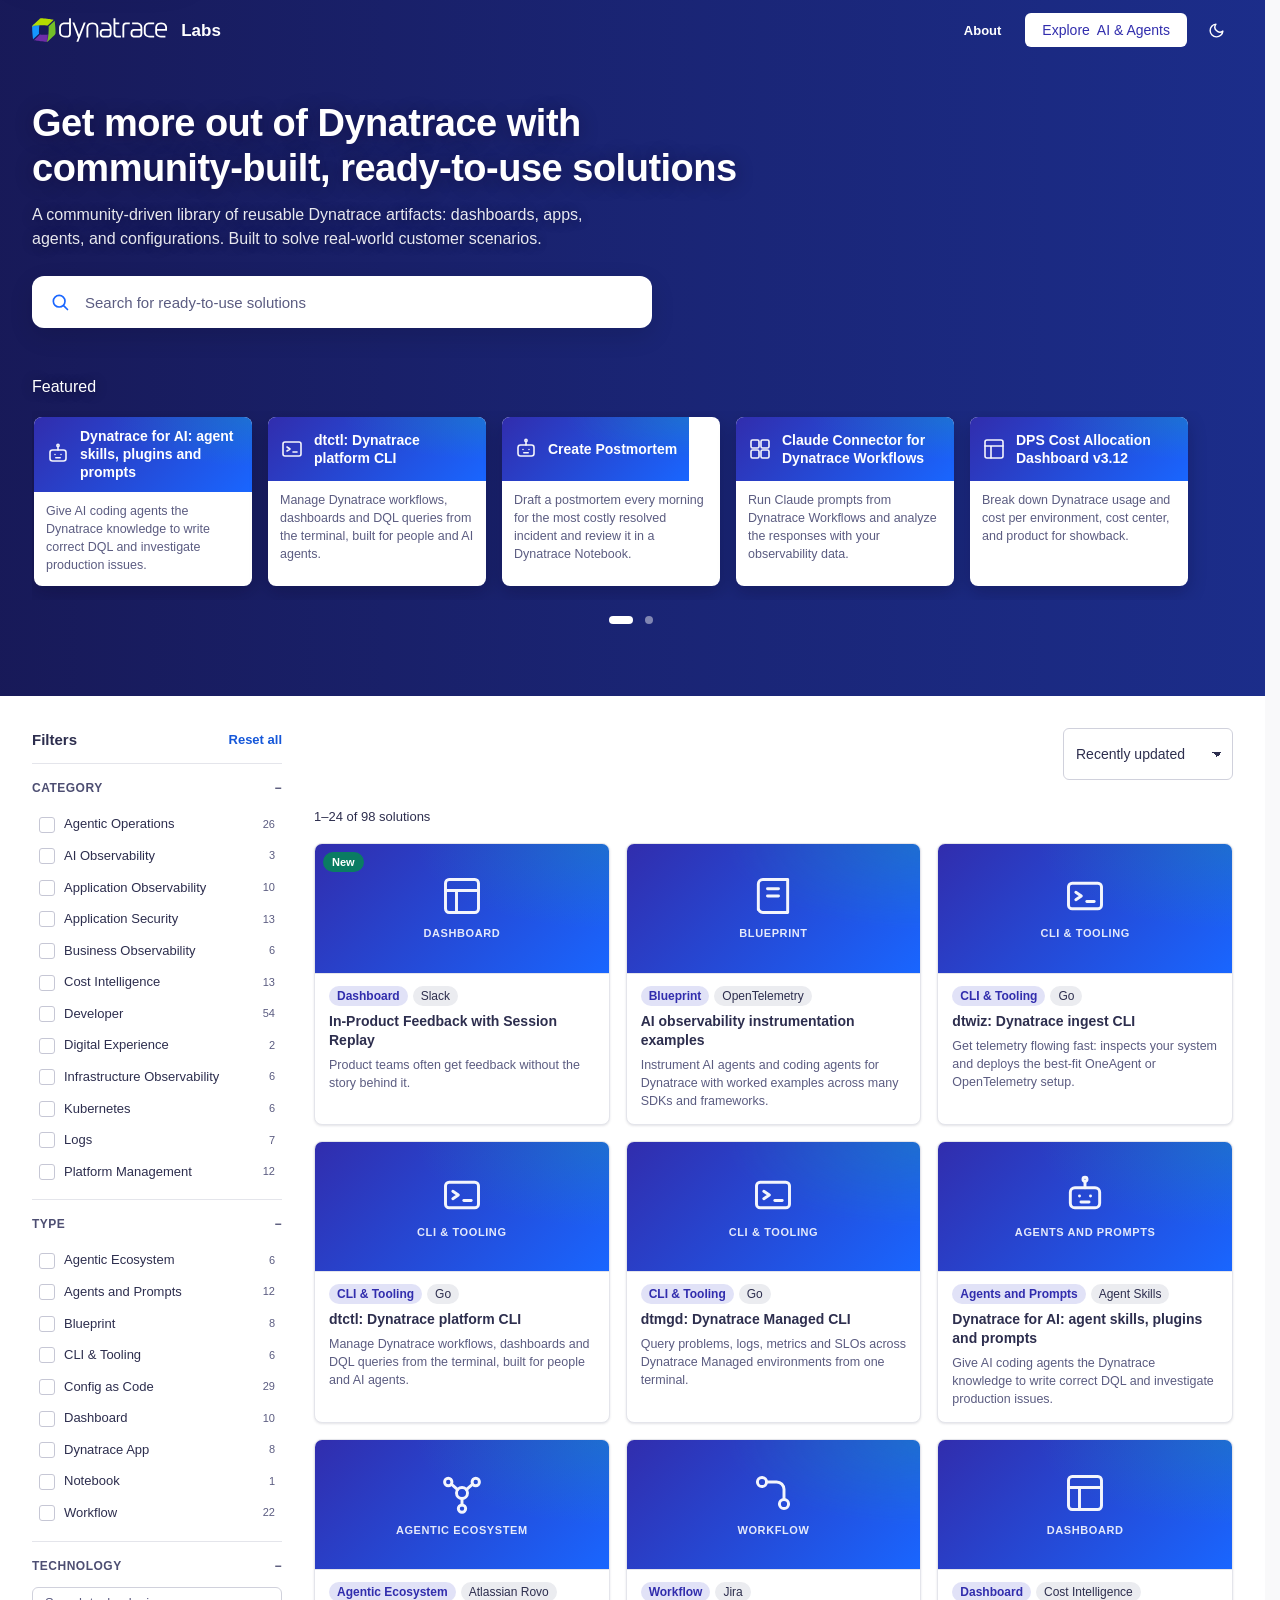
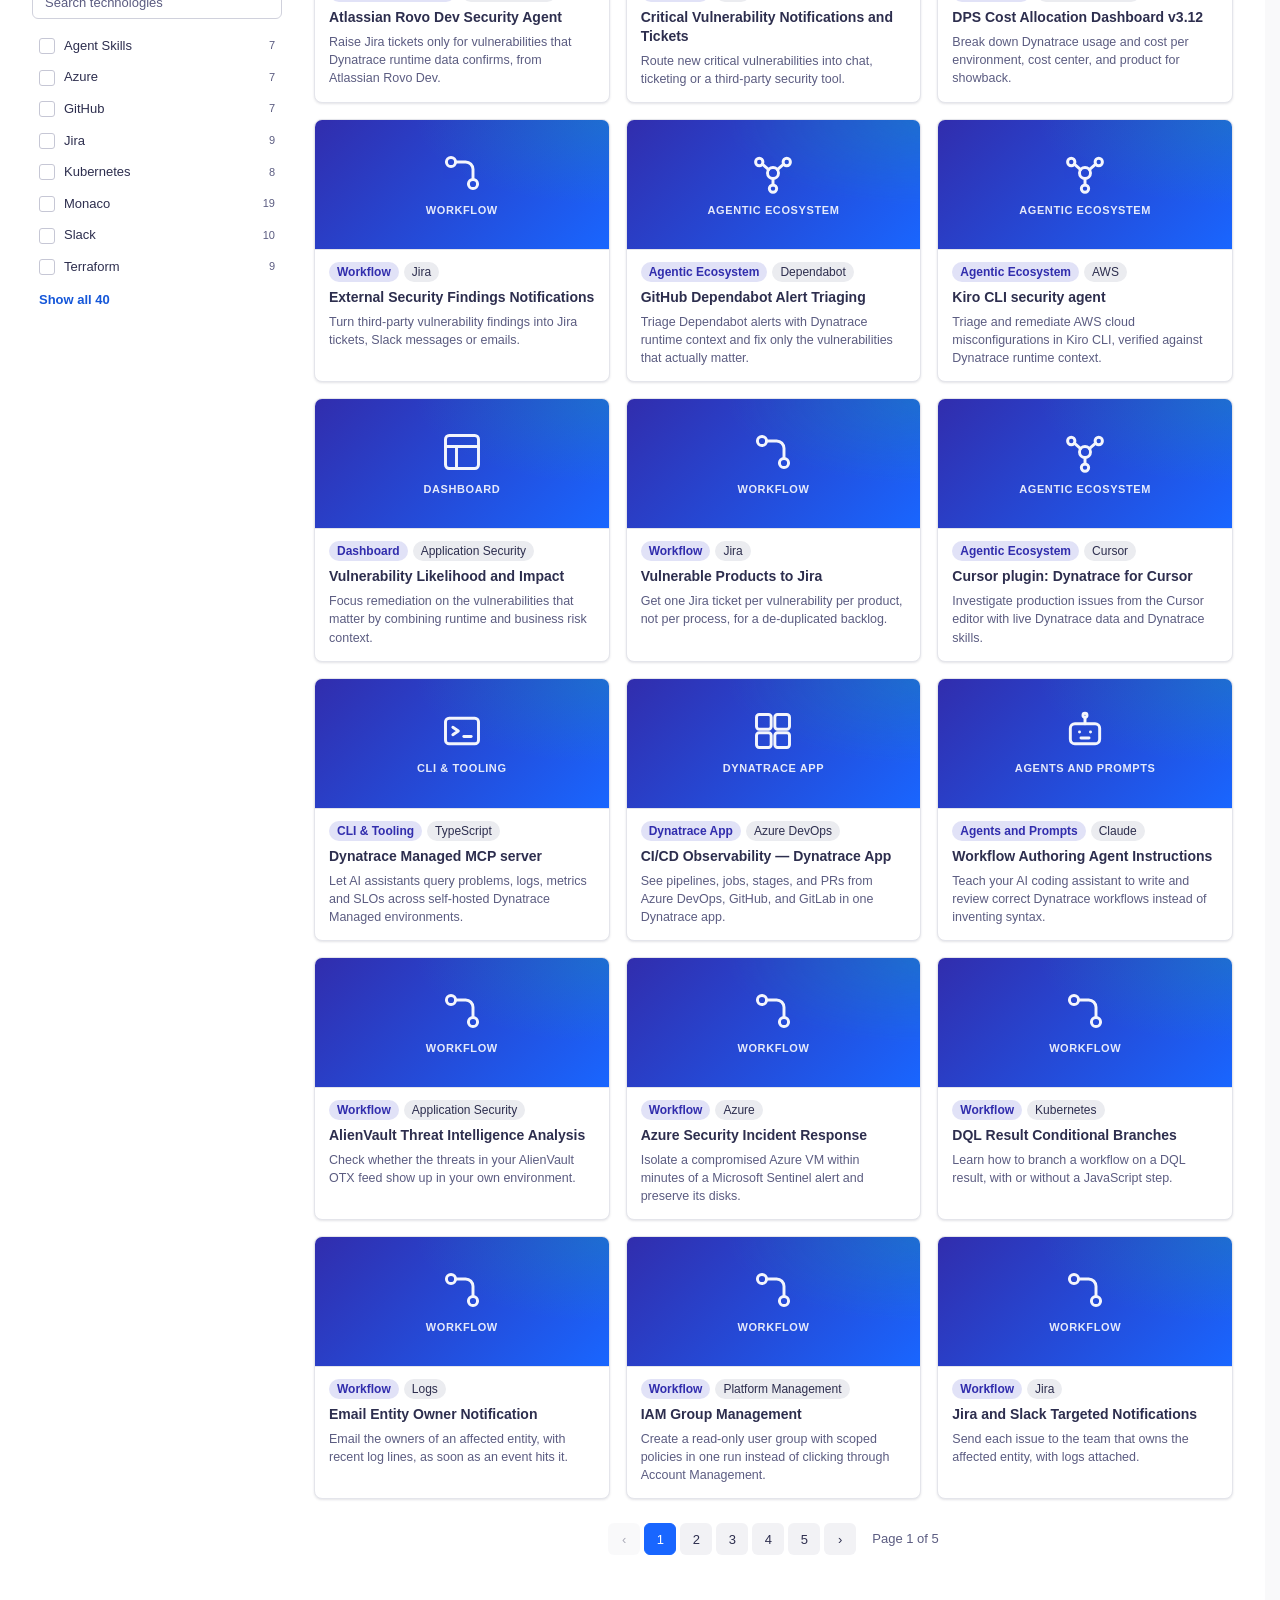
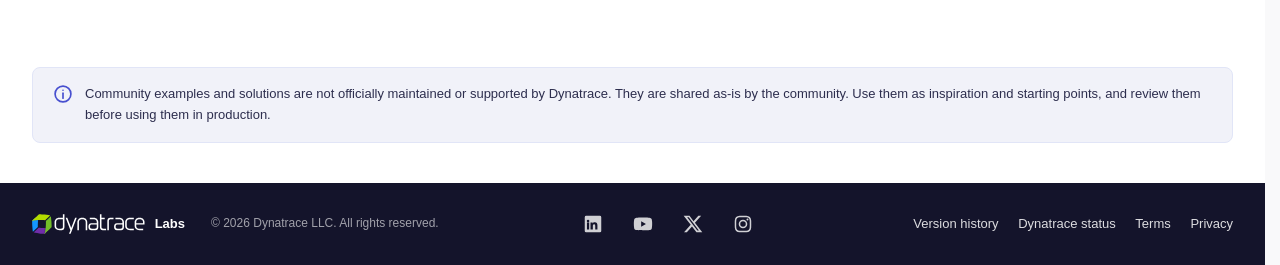
==== commit 58c2bc4e: "Update Labs site from the internal source (bcbee65)" ====
--- a/index.html
+++ b/index.html
@@ -145,9 +145,9 @@
         <button class="btn btn-secondary filter-btn" id="filterBtn" type="button">Filters <span id="filterCount"></span></button>
         <select class="input" id="sortBy" aria-label="Sort">
           <option value="relevance" hidden disabled>Best match</option>
-          <option value="added" selected>Newest first</option>
+          <option value="updated" selected>Recently updated</option>
           <option value="recommended">Recommended</option>
-          <option value="updated">Recently updated</option>
+          <option value="added">Newest first</option>
           <option value="name">Name (A–Z)</option>
         </select>
       </div>
--- a/assets/css/refinements.css
+++ b/assets/css/refinements.css
@@ -150,3 +150,24 @@
 .footer-brand .brand-logo{height:20px;color:#fff;}
 @media(max-width:640px){ .brand{gap:10px;} .brand-logo{height:19px;} .brand-txt{font-size:15px;} }
 @media(max-width:380px){ .brand-logo{height:16px;} .brand{gap:8px;} }
+
+/* ── Solution panel: the one-liner opens the Overview, in bold. ─────────────── */
+.d-oneliner{margin:0 0 var(--sp-12);font-size:15px;line-height:1.55;font-weight:700;color:var(--fg-default);}
+/* Vidyard videos play embedded in the gallery. */
+.gallery .main .gal-embed{width:100%;height:100%;border:0;display:block;background:#000;}
+.gallery .main:has(.gal-embed)::after{content:none;}
+.gallery .strip button.is-video{position:relative;}
+.gallery .strip button.is-video::after{content:"▶";position:absolute;inset:0;margin:auto;width:22px;height:22px;border-radius:50%;
+  background:rgba(0,0,0,.6);color:#fff;font-size:10px;line-height:22px;text-align:center;pointer-events:none;}
+/* Tiles show the whole one-liner (max. 120 characters), never cut off. */
+.acard .desc{display:block;-webkit-line-clamp:unset;overflow:visible;}
+
+/* ── Featured cards: icon and title in the blue band, the one-liner below. ─── */
+.hero-fresh .mcard.fcard .fhead{display:flex;align-items:center;gap:10px;min-height:64px;padding:10px 12px;
+  background:radial-gradient(120% 120% at 100% 0%,rgba(23,184,148,.25),transparent 55%),linear-gradient(135deg,#312dad,#1966ff);}
+.hero-fresh .mcard.fcard .ficon{flex:none;width:24px;height:24px;stroke:#fff;fill:none;stroke-width:1.6;
+  stroke-linecap:round;stroke-linejoin:round;opacity:.95;}
+.hero-fresh .mcard.fcard .tt{color:#fff;font-size:14px;font-weight:600;line-height:1.3;min-height:0;
+  display:-webkit-box;-webkit-line-clamp:3;-webkit-box-orient:vertical;overflow:hidden;}
+.hero-fresh .mcard.fcard .tx{padding:10px 12px 12px;flex:1;}
+.hero-fresh .mcard.fcard .ds{-webkit-line-clamp:5;min-height:0;font-size:12.5px;line-height:1.45;}
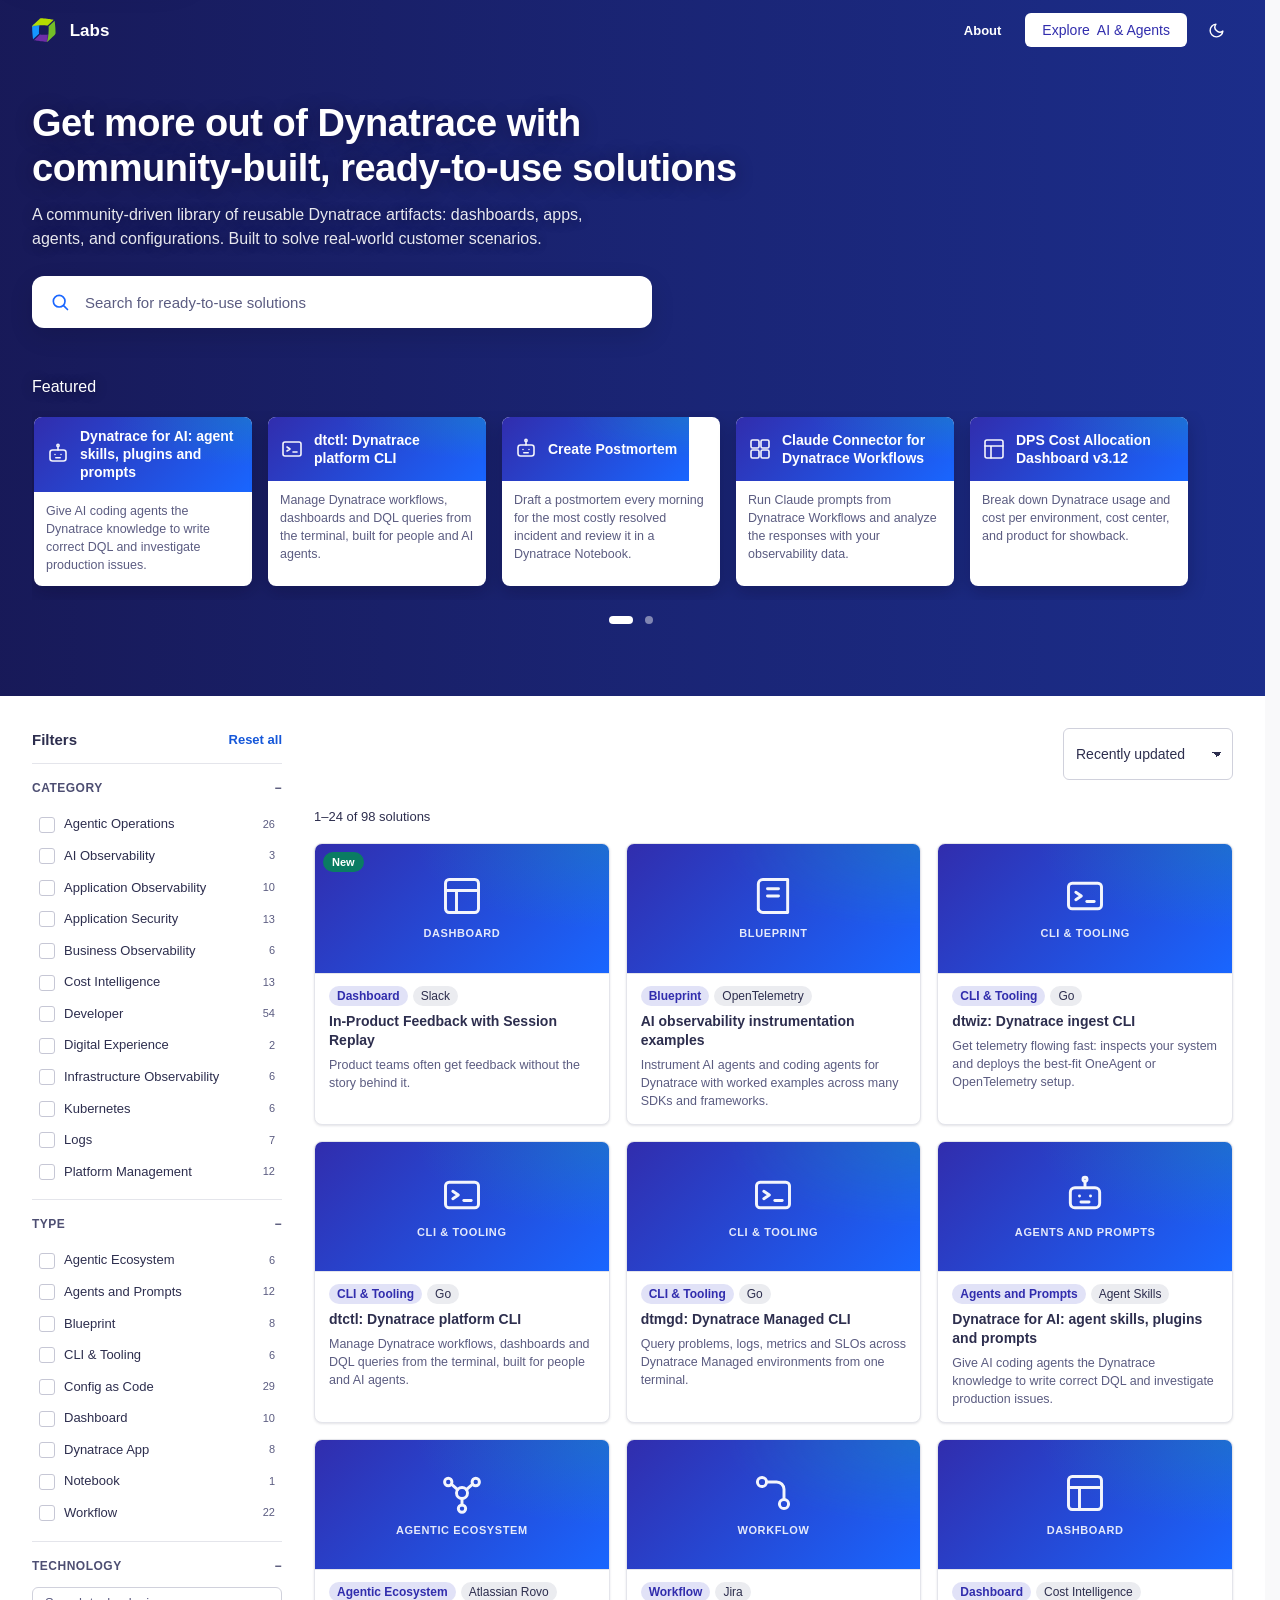
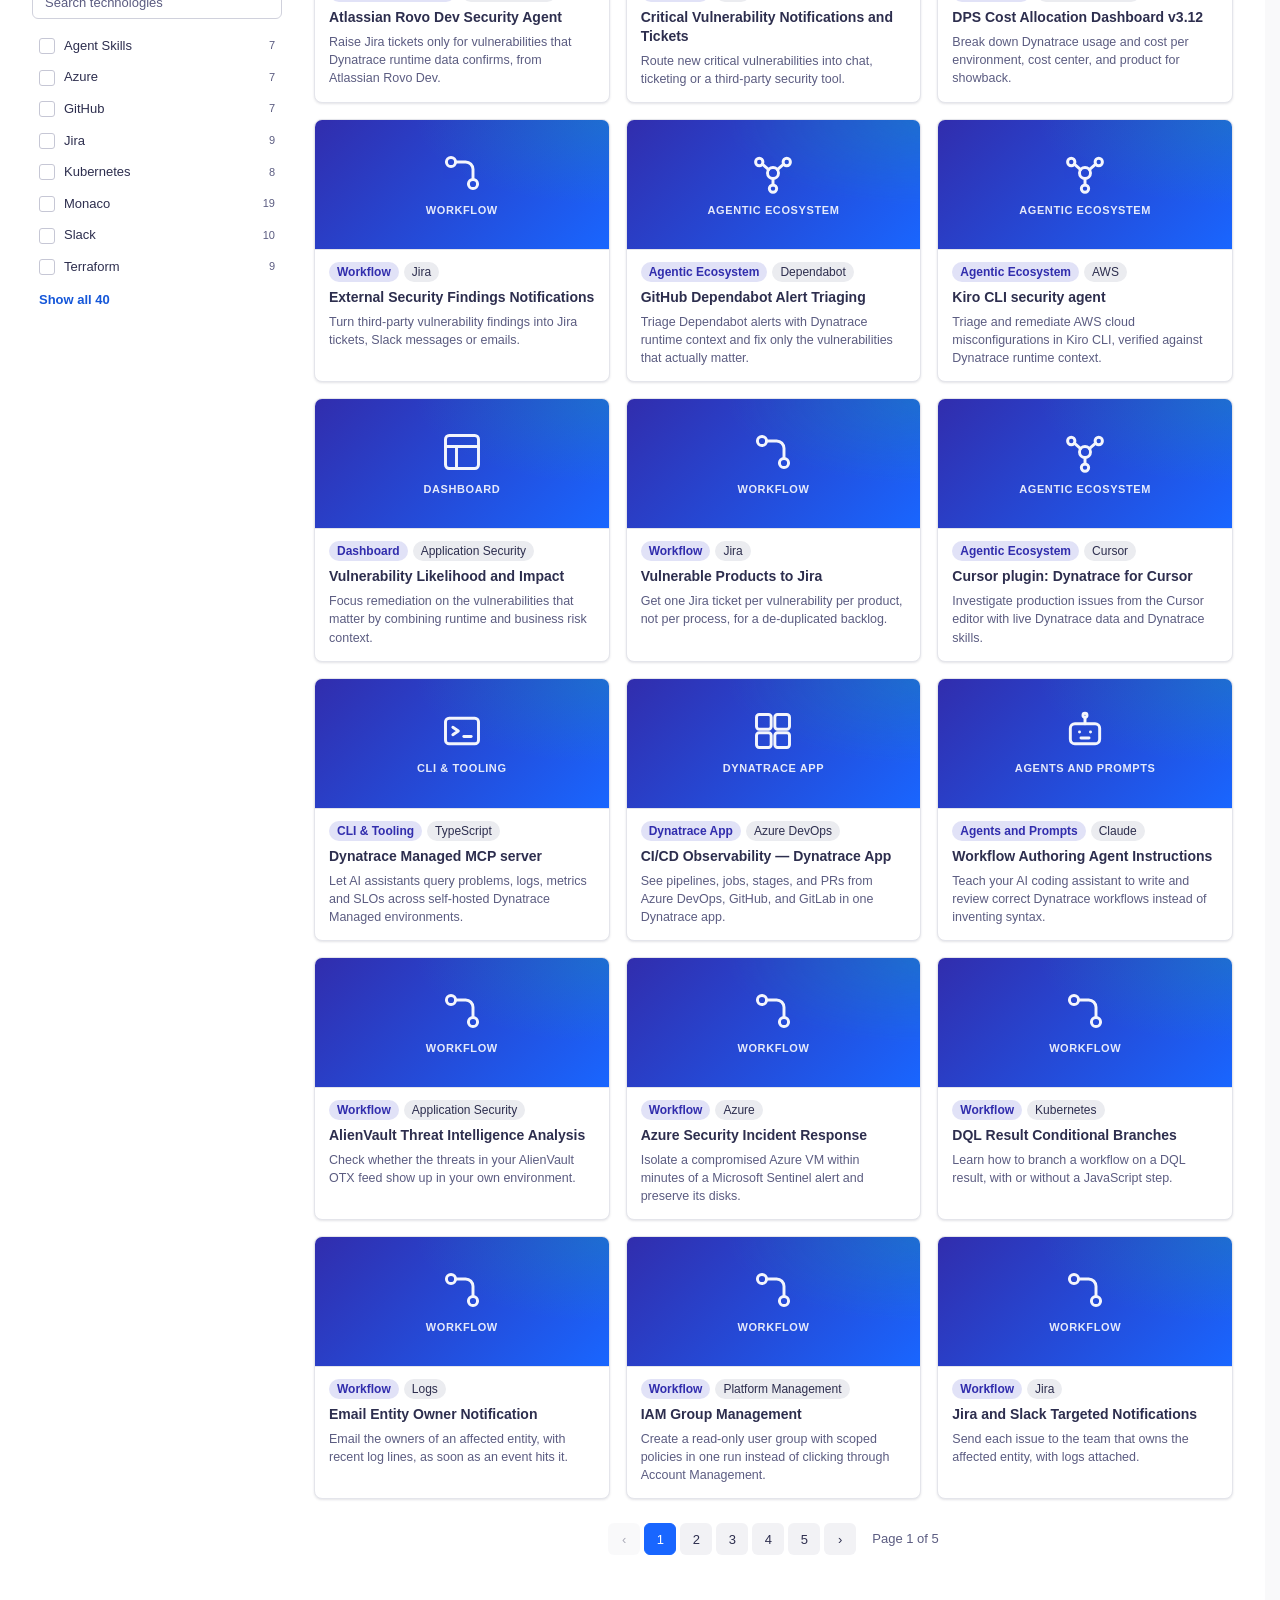
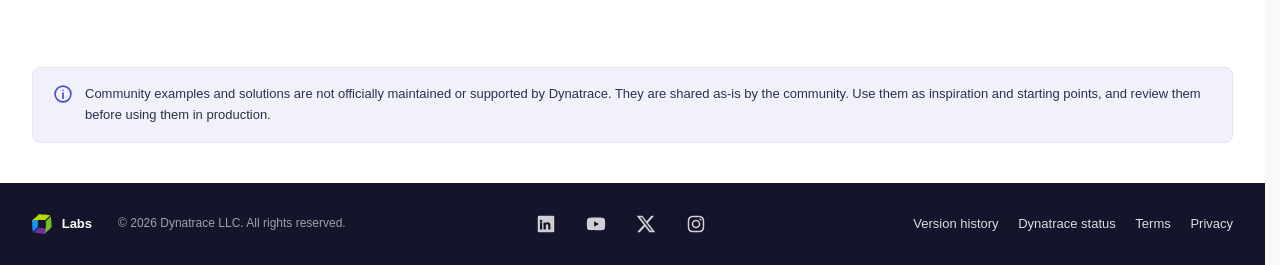
==== commit adbb510c: "Update hero heading to include 'managed by CK'" ====
--- a/index.html
+++ b/index.html
@@ -48,7 +48,7 @@
   <a class="skip-link" href="#/" id="skipLink">Skip to main content</a>
   <div class="hdr">
     <button class="brand" data-go="welcome" title="Home">
-      <svg class="brand-logo" viewBox="0 0 800 142" role="img" aria-label="Dynatrace"><g fill="currentColor"><path d="M578.6,37.2h-18.4c-5.2,0-8.8,1-11,3.2c-2.2,2.1-3.3,5.8-3.3,10.8l0,63.6h-11l0-64.4 c0.1-4.9,0.9-10.2,3.5-14.2c4.7-7.5,13.7-8.9,20.4-8.9h19.9V37.2z"/><path d="M507.6,104.8c-5.2,0-8.8-1-11-3.2c-2.2-2.1-3.3-5.6-3.3-10.6V37.2h23.1v-9.9h-23.1V1h-11v90.6 c0.1,4.9,0.9,10.2,3.5,14.2c4.7,7.5,13.7,8.9,20.4,8.9h19.9v-9.9H507.6z"/><path d="M219.3,1v26.2l-23.1,0c-14,0-22.5,4.2-27.8,9.3c-8.1,7.9-8.1,19.2-8.1,20.4c0,1.4,0,26.8,0,28.2 c0,1.2,0,12.5,8.1,20.4c5.2,5.1,13.7,9.3,27.8,9.3h10.3c6.7,0,15.7-1.5,20.4-8.9c2.5-4,3.4-9.3,3.5-14.2V1H219.3z M216,101.7 c-2.2,2.1-5.8,3.2-11,3.2H195c-9.1,0-14.8-2.6-18.2-6c-4.1-4-5.5-9.3-5.5-13.4V56.6c0-4.1,1.4-9.4,5.5-13.4c3.5-3.4,9.1-6,18.2-6 l24.2,0l0,53.9C219.3,96,218.2,99.5,216,101.7z"/><path d="M678.2,43.2c3.5-3.4,9.1-6,18.2-6h26.5v-9.9h-25.4c-14,0-22.5,4.2-27.8,9.3c-8.1,7.9-8.1,19.2-8.1,20.4 c0,0.8,0,27.4,0,28.2c0,1.2,0,12.5,8.1,20.4c5.2,5.1,13.7,9.3,27.8,9.3h25.4v-9.9h-26.5c-9.1,0-14.8-2.6-18.2-6 c-4.1-4-5.5-9.3-5.5-13.4V56.6C672.7,52.5,674.1,47.1,678.2,43.2z"/><path d="M470.9,56.9c0-1.2,0-12.5-8.1-20.4c-5.2-5.1-13.7-9.3-27.8-9.3h-24.5v9.9h25.6c9.1,0,14.8,2.6,18.2,6 c4.1,4,5.5,9.3,5.5,13.4V65h-35.1c-6.7,0-15.7,1.5-20.4,8.9c-2.5,4-3.4,9.3-3.5,14.2v3.5c0.1,4.9,0.9,10.2,3.5,14.2 c4.7,7.5,13.7,8.9,20.4,8.9h22.3c6.7,0,15.7-1.5,20.4-8.9c2.5-4,3.4-9.3,3.5-14.2C470.9,91.6,470.9,62.6,470.9,56.9z M456.6,101.7c-2.2,2.1-5.8,3.2-11,3.2h-19.4c-5.2,0-8.8-1-11-3.2C413,99.5,412,96,412,91.1v-2.4c0-5,1.1-8.5,3.3-10.6 c2.2-2.1,5.8-3.2,11-3.2h33.6l0,16.2C459.9,96,458.8,99.5,456.6,101.7z"/><path d="M652.9,56.9c0-1.2,0-12.5-8.1-20.4c-5.2-5.1-13.7-9.3-27.8-9.3h-24.5v9.9h25.6c9.1,0,14.8,2.6,18.2,6 c4.1,4,5.5,9.3,5.5,13.4V65h-35.1c-6.7,0-15.7,1.5-20.4,8.9c-2.5,4-3.4,9.3-3.5,14.2v3.5c0.1,4.9,0.9,10.2,3.5,14.2 c4.7,7.5,13.7,8.9,20.4,8.9h22.3c6.7,0,15.7-1.5,20.4-8.9c2.5-4,3.4-9.3,3.5-14.2C652.9,91.6,652.9,62.6,652.9,56.9z M638.6,101.7c-2.2,2.1-5.8,3.2-11,3.2h-19.4c-5.2,0-8.8-1-11-3.2C595,99.5,594,96,594,91.1v-2.4c0-5,1.1-8.5,3.3-10.6 c2.2-2.1,5.8-3.2,11-3.2h33.6l0,16.2C641.9,96,640.8,99.5,638.6,101.7z"/><polygon points="317.8,27.2 306.3,27.2 278.4,99.8 250.5,27.2 239.1,27.2 272.7,114.7 262.6,141 274.1,141"/><path d="M392.2,56.9c0-1.2,0-12.5-8-20.4c-5.1-5-13.2-9.1-26.4-9.3h-1.2c-13.2,0.2-21.3,4.3-26.4,9.3 c-8,7.9-8,19.2-8,20.4c0,1.4,0,53.4,0,57.9h11l0-58.2c0-4.1,1.3-9.4,5.4-13.4c3.4-3.3,9.9-5.9,18.6-6c8.7,0.1,15.2,2.7,18.6,6 c4,4,5.4,9.3,5.4,13.4l0,58.2h11C392.2,110.3,392.2,58.3,392.2,56.9z"/><path d="M791,36.5c-5.1-5-13.2-9.1-26.4-9.3h-1.2c-13.2,0.2-21.3,4.3-26.4,9.3c-8,7.9-8,19.2-8,20.4v28.2 c0,1.2,0,12.5,8,20.4c5.1,5,13.2,9.1,26.4,9.3h26v-10l-25.4,0c-8.7-0.1-15.2-2.7-18.6-6c-4-4-5.4-9.3-5.4-13.4V75.1h59V56.9 C799.1,55.7,799.1,44.4,791,36.5z M740.1,65.2v-8.6c0-4.1,1.3-9.4,5.4-13.4c3.4-3.3,9.9-5.9,18.6-6c8.7,0.1,15.2,2.7,18.6,6 c4,4,5.4,9.3,5.4,13.4l0,8.6H740.1z"/></g><path fill="#1496FF" d="M47.7,12.7c-1.8,9.5-4,23.6-5.2,37.9c-2.1,25.2-0.8,42.1-0.8,42.1L6.2,126.4c0,0-2.7-18.9-4.1-40.2 C1.3,73,1,61.4,1,54.4c0-0.4,0.2-0.8,0.2-1.2c0-0.5,0.6-5.2,5.2-9.6C11.4,38.8,48.3,9.9,47.7,12.7z"/><path fill="#1284EA" d="M47.7,12.7c-1.8,9.5-4,23.6-5.2,37.9c0,0-39.3-4.7-41.5,4.8c0-0.5,0.7-6.3,5.3-10.7 C11.3,39.9,48.3,9.9,47.7,12.7z"/><path fill="#B4DC00" d="M1,53.1c0,0.7,0,1.4,0,2.2c0.4-1.7,1.1-2.9,2.5-4.8c2.9-3.7,7.6-4.7,9.5-4.9c9.6-1.3,23.8-2.8,38.1-3.2 c25.3-0.8,42,1.3,42,1.3L128.6,10c0,0-18.6-3.5-39.8-6C74.9,2.3,62.7,1.4,55.8,1c-0.5,0-5.4-0.6-10,3.8 C40.8,9.6,15.4,33.7,5.2,43.4C0.6,47.8,1,52.7,1,53.1z"/><path fill="#6F2DA8" d="M127.3,96.2c-9.6,1.3-23.8,2.9-38.1,3.4c-25.3,0.8-42.1-1.3-42.1-1.3l-35.5,33.8c0,0,18.8,3.7,40,6.1 c13,1.5,24.5,2.3,31.5,2.7c0.5,0,1.3-0.4,1.8-0.4c0.5,0,5.4-0.9,10-5.3C99.9,130.4,130.1,95.9,127.3,96.2z"/><path fill="#591F91" d="M127.3,96.2c-9.6,1.3-23.8,2.9-38.1,3.4c0,0,2.7,39.5-6.8,41.2c0.5,0,7-0.3,11.6-4.7 C99,131.3,130.1,95.9,127.3,96.2z"/><path fill="#73BE28" d="M84.5,141c-0.7,0-1.4-0.1-2.2-0.1c1.8-0.3,3-0.9,4.9-2.3c3.8-2.7,5-7.4,5.4-9.3c1.7-9.5,4-23.6,5.1-37.9 c2-25.2,0.8-42,0.8-42l35.5-33.8c0,0,2.6,18.8,4.1,40.1c0.9,13.9,1.2,26.2,1.3,33c0,0.5,0.4,5.4-4.2,9.8 c-5,4.8-30.4,29-40.5,38.7C89.9,141.6,85,141,84.5,141z"/></svg>
+      <svg class="brand-logo" viewBox="0 0 140 142" role="img" aria-label="Dynatrace"><path fill="#1496FF" d="M47.7,12.7c-1.8,9.5-4,23.6-5.2,37.9c-2.1,25.2-0.8,42.1-0.8,42.1L6.2,126.4c0,0-2.7-18.9-4.1-40.2 C1.3,73,1,61.4,1,54.4c0-0.4,0.2-0.8,0.2-1.2c0-0.5,0.6-5.2,5.2-9.6C11.4,38.8,48.3,9.9,47.7,12.7z"/><path fill="#1284EA" d="M47.7,12.7c-1.8,9.5-4,23.6-5.2,37.9c0,0-39.3-4.7-41.5,4.8c0-0.5,0.7-6.3,5.3-10.7 C11.3,39.9,48.3,9.9,47.7,12.7z"/><path fill="#B4DC00" d="M1,53.1c0,0.7,0,1.4,0,2.2c0.4-1.7,1.1-2.9,2.5-4.8c2.9-3.7,7.6-4.7,9.5-4.9c9.6-1.3,23.8-2.8,38.1-3.2 c25.3-0.8,42,1.3,42,1.3L128.6,10c0,0-18.6-3.5-39.8-6C74.9,2.3,62.7,1.4,55.8,1c-0.5,0-5.4-0.6-10,3.8 C40.8,9.6,15.4,33.7,5.2,43.4C0.6,47.8,1,52.7,1,53.1z"/><path fill="#6F2DA8" d="M127.3,96.2c-9.6,1.3-23.8,2.9-38.1,3.4c-25.3,0.8-42.1-1.3-42.1-1.3l-35.5,33.8c0,0,18.8,3.7,40,6.1 c13,1.5,24.5,2.3,31.5,2.7c0.5,0,1.3-0.4,1.8-0.4c0.5,0,5.4-0.9,10-5.3C99.9,130.4,130.1,95.9,127.3,96.2z"/><path fill="#591F91" d="M127.3,96.2c-9.6,1.3-23.8,2.9-38.1,3.4c0,0,2.7,39.5-6.8,41.2c0.5,0,7-0.3,11.6-4.7 C99,131.3,130.1,95.9,127.3,96.2z"/><path fill="#73BE28" d="M84.5,141c-0.7,0-1.4-0.1-2.2-0.1c1.8-0.3,3-0.9,4.9-2.3c3.8-2.7,5-7.4,5.4-9.3c1.7-9.5,4-23.6,5.1-37.9 c2-25.2,0.8-42,0.8-42l35.5-33.8c0,0,2.6,18.8,4.1,40.1c0.9,13.9,1.2,26.2,1.3,33c0,0.5,0.4,5.4-4.2,9.8 c-5,4.8-30.4,29-40.5,38.7C89.9,141.6,85,141,84.5,141z"/></svg>
       <span class="brand-txt">Labs</span>
     </button>
     <div class="grow"></div>
@@ -77,7 +77,7 @@
 
   <section class="hero">
     <div class="wrap">
-      <h1 tabindex="-1">Get more out of Dynatrace with community-built, ready-to-use solutions</h1>
+      <h1 tabindex="-1">Get more out of Dynatrace with community-built, ready-to-use solutions - managed by CK</h1>
       <p class="hero-sub">A community-driven library of reusable Dynatrace artifacts: dashboards, apps, agents, and configurations. Built to solve real-world customer scenarios.</p>
       <form class="search" id="heroForm" role="search">
         <span class="mag"><svg viewBox="0 0 24 24"><circle cx="11" cy="11" r="7"/><path d="M21 21l-4.35-4.35"/></svg></span>
@@ -145,9 +145,9 @@
         <button class="btn btn-secondary filter-btn" id="filterBtn" type="button">Filters <span id="filterCount"></span></button>
         <select class="input" id="sortBy" aria-label="Sort">
           <option value="relevance" hidden disabled>Best match</option>
-          <option value="updated" selected>Recently updated</option>
+          <option value="added" selected>Newest first</option>
           <option value="recommended">Recommended</option>
-          <option value="added">Newest first</option>
+          <option value="updated">Recently updated</option>
           <option value="name">Name (A–Z)</option>
         </select>
       </div>
@@ -215,8 +215,8 @@
       <p>Copy the README template into <span class="code">&lt;category&gt;/&lt;solution-name&gt;/</span>. Its metadata header
          (title, type, tags) controls how your solution is listed and filtered here. Add at least one screenshot.</p></div>
     <div class="pcard"><div class="n">3</div><h2 class="t-h5">Open a pull request</h2>
-      <p>A maintainer reviews it against the quality criteria below. Once merged, it appears here after the next
-         daily sync and a review by the Labs team.</p></div>
+      <p>A maintainer reviews it against the quality criteria below. Once merged, the page picks it up on the next
+         sync — within minutes.</p></div>
   </div>
 
   <div class="btn-row" style="margin-top:var(--sp-24);">
@@ -256,7 +256,7 @@
 
 <footer class="site-footer">
   <div class="footer-inner">
-    <div class="footer-brand"><svg class="brand-logo" viewBox="0 0 800 142" role="img" aria-label="Dynatrace"><g fill="currentColor"><path d="M578.6,37.2h-18.4c-5.2,0-8.8,1-11,3.2c-2.2,2.1-3.3,5.8-3.3,10.8l0,63.6h-11l0-64.4 c0.1-4.9,0.9-10.2,3.5-14.2c4.7-7.5,13.7-8.9,20.4-8.9h19.9V37.2z"/><path d="M507.6,104.8c-5.2,0-8.8-1-11-3.2c-2.2-2.1-3.3-5.6-3.3-10.6V37.2h23.1v-9.9h-23.1V1h-11v90.6 c0.1,4.9,0.9,10.2,3.5,14.2c4.7,7.5,13.7,8.9,20.4,8.9h19.9v-9.9H507.6z"/><path d="M219.3,1v26.2l-23.1,0c-14,0-22.5,4.2-27.8,9.3c-8.1,7.9-8.1,19.2-8.1,20.4c0,1.4,0,26.8,0,28.2 c0,1.2,0,12.5,8.1,20.4c5.2,5.1,13.7,9.3,27.8,9.3h10.3c6.7,0,15.7-1.5,20.4-8.9c2.5-4,3.4-9.3,3.5-14.2V1H219.3z M216,101.7 c-2.2,2.1-5.8,3.2-11,3.2H195c-9.1,0-14.8-2.6-18.2-6c-4.1-4-5.5-9.3-5.5-13.4V56.6c0-4.1,1.4-9.4,5.5-13.4c3.5-3.4,9.1-6,18.2-6 l24.2,0l0,53.9C219.3,96,218.2,99.5,216,101.7z"/><path d="M678.2,43.2c3.5-3.4,9.1-6,18.2-6h26.5v-9.9h-25.4c-14,0-22.5,4.2-27.8,9.3c-8.1,7.9-8.1,19.2-8.1,20.4 c0,0.8,0,27.4,0,28.2c0,1.2,0,12.5,8.1,20.4c5.2,5.1,13.7,9.3,27.8,9.3h25.4v-9.9h-26.5c-9.1,0-14.8-2.6-18.2-6 c-4.1-4-5.5-9.3-5.5-13.4V56.6C672.7,52.5,674.1,47.1,678.2,43.2z"/><path d="M470.9,56.9c0-1.2,0-12.5-8.1-20.4c-5.2-5.1-13.7-9.3-27.8-9.3h-24.5v9.9h25.6c9.1,0,14.8,2.6,18.2,6 c4.1,4,5.5,9.3,5.5,13.4V65h-35.1c-6.7,0-15.7,1.5-20.4,8.9c-2.5,4-3.4,9.3-3.5,14.2v3.5c0.1,4.9,0.9,10.2,3.5,14.2 c4.7,7.5,13.7,8.9,20.4,8.9h22.3c6.7,0,15.7-1.5,20.4-8.9c2.5-4,3.4-9.3,3.5-14.2C470.9,91.6,470.9,62.6,470.9,56.9z M456.6,101.7c-2.2,2.1-5.8,3.2-11,3.2h-19.4c-5.2,0-8.8-1-11-3.2C413,99.5,412,96,412,91.1v-2.4c0-5,1.1-8.5,3.3-10.6 c2.2-2.1,5.8-3.2,11-3.2h33.6l0,16.2C459.9,96,458.8,99.5,456.6,101.7z"/><path d="M652.9,56.9c0-1.2,0-12.5-8.1-20.4c-5.2-5.1-13.7-9.3-27.8-9.3h-24.5v9.9h25.6c9.1,0,14.8,2.6,18.2,6 c4.1,4,5.5,9.3,5.5,13.4V65h-35.1c-6.7,0-15.7,1.5-20.4,8.9c-2.5,4-3.4,9.3-3.5,14.2v3.5c0.1,4.9,0.9,10.2,3.5,14.2 c4.7,7.5,13.7,8.9,20.4,8.9h22.3c6.7,0,15.7-1.5,20.4-8.9c2.5-4,3.4-9.3,3.5-14.2C652.9,91.6,652.9,62.6,652.9,56.9z M638.6,101.7c-2.2,2.1-5.8,3.2-11,3.2h-19.4c-5.2,0-8.8-1-11-3.2C595,99.5,594,96,594,91.1v-2.4c0-5,1.1-8.5,3.3-10.6 c2.2-2.1,5.8-3.2,11-3.2h33.6l0,16.2C641.9,96,640.8,99.5,638.6,101.7z"/><polygon points="317.8,27.2 306.3,27.2 278.4,99.8 250.5,27.2 239.1,27.2 272.7,114.7 262.6,141 274.1,141"/><path d="M392.2,56.9c0-1.2,0-12.5-8-20.4c-5.1-5-13.2-9.1-26.4-9.3h-1.2c-13.2,0.2-21.3,4.3-26.4,9.3 c-8,7.9-8,19.2-8,20.4c0,1.4,0,53.4,0,57.9h11l0-58.2c0-4.1,1.3-9.4,5.4-13.4c3.4-3.3,9.9-5.9,18.6-6c8.7,0.1,15.2,2.7,18.6,6 c4,4,5.4,9.3,5.4,13.4l0,58.2h11C392.2,110.3,392.2,58.3,392.2,56.9z"/><path d="M791,36.5c-5.1-5-13.2-9.1-26.4-9.3h-1.2c-13.2,0.2-21.3,4.3-26.4,9.3c-8,7.9-8,19.2-8,20.4v28.2 c0,1.2,0,12.5,8,20.4c5.1,5,13.2,9.1,26.4,9.3h26v-10l-25.4,0c-8.7-0.1-15.2-2.7-18.6-6c-4-4-5.4-9.3-5.4-13.4V75.1h59V56.9 C799.1,55.7,799.1,44.4,791,36.5z M740.1,65.2v-8.6c0-4.1,1.3-9.4,5.4-13.4c3.4-3.3,9.9-5.9,18.6-6c8.7,0.1,15.2,2.7,18.6,6 c4,4,5.4,9.3,5.4,13.4l0,8.6H740.1z"/></g><path fill="#1496FF" d="M47.7,12.7c-1.8,9.5-4,23.6-5.2,37.9c-2.1,25.2-0.8,42.1-0.8,42.1L6.2,126.4c0,0-2.7-18.9-4.1-40.2 C1.3,73,1,61.4,1,54.4c0-0.4,0.2-0.8,0.2-1.2c0-0.5,0.6-5.2,5.2-9.6C11.4,38.8,48.3,9.9,47.7,12.7z"/><path fill="#1284EA" d="M47.7,12.7c-1.8,9.5-4,23.6-5.2,37.9c0,0-39.3-4.7-41.5,4.8c0-0.5,0.7-6.3,5.3-10.7 C11.3,39.9,48.3,9.9,47.7,12.7z"/><path fill="#B4DC00" d="M1,53.1c0,0.7,0,1.4,0,2.2c0.4-1.7,1.1-2.9,2.5-4.8c2.9-3.7,7.6-4.7,9.5-4.9c9.6-1.3,23.8-2.8,38.1-3.2 c25.3-0.8,42,1.3,42,1.3L128.6,10c0,0-18.6-3.5-39.8-6C74.9,2.3,62.7,1.4,55.8,1c-0.5,0-5.4-0.6-10,3.8 C40.8,9.6,15.4,33.7,5.2,43.4C0.6,47.8,1,52.7,1,53.1z"/><path fill="#6F2DA8" d="M127.3,96.2c-9.6,1.3-23.8,2.9-38.1,3.4c-25.3,0.8-42.1-1.3-42.1-1.3l-35.5,33.8c0,0,18.8,3.7,40,6.1 c13,1.5,24.5,2.3,31.5,2.7c0.5,0,1.3-0.4,1.8-0.4c0.5,0,5.4-0.9,10-5.3C99.9,130.4,130.1,95.9,127.3,96.2z"/><path fill="#591F91" d="M127.3,96.2c-9.6,1.3-23.8,2.9-38.1,3.4c0,0,2.7,39.5-6.8,41.2c0.5,0,7-0.3,11.6-4.7 C99,131.3,130.1,95.9,127.3,96.2z"/><path fill="#73BE28" d="M84.5,141c-0.7,0-1.4-0.1-2.2-0.1c1.8-0.3,3-0.9,4.9-2.3c3.8-2.7,5-7.4,5.4-9.3c1.7-9.5,4-23.6,5.1-37.9 c2-25.2,0.8-42,0.8-42l35.5-33.8c0,0,2.6,18.8,4.1,40.1c0.9,13.9,1.2,26.2,1.3,33c0,0.5,0.4,5.4-4.2,9.8 c-5,4.8-30.4,29-40.5,38.7C89.9,141.6,85,141,84.5,141z"/></svg><span>Labs</span><span class="footer-copy">© 2026 Dynatrace LLC. All rights reserved.</span></div>
+    <div class="footer-brand"><svg class="brand-logo" viewBox="0 0 140 142" role="img" aria-label="Dynatrace"><path fill="#1496FF" d="M47.7,12.7c-1.8,9.5-4,23.6-5.2,37.9c-2.1,25.2-0.8,42.1-0.8,42.1L6.2,126.4c0,0-2.7-18.9-4.1-40.2 C1.3,73,1,61.4,1,54.4c0-0.4,0.2-0.8,0.2-1.2c0-0.5,0.6-5.2,5.2-9.6C11.4,38.8,48.3,9.9,47.7,12.7z"/><path fill="#1284EA" d="M47.7,12.7c-1.8,9.5-4,23.6-5.2,37.9c0,0-39.3-4.7-41.5,4.8c0-0.5,0.7-6.3,5.3-10.7 C11.3,39.9,48.3,9.9,47.7,12.7z"/><path fill="#B4DC00" d="M1,53.1c0,0.7,0,1.4,0,2.2c0.4-1.7,1.1-2.9,2.5-4.8c2.9-3.7,7.6-4.7,9.5-4.9c9.6-1.3,23.8-2.8,38.1-3.2 c25.3-0.8,42,1.3,42,1.3L128.6,10c0,0-18.6-3.5-39.8-6C74.9,2.3,62.7,1.4,55.8,1c-0.5,0-5.4-0.6-10,3.8 C40.8,9.6,15.4,33.7,5.2,43.4C0.6,47.8,1,52.7,1,53.1z"/><path fill="#6F2DA8" d="M127.3,96.2c-9.6,1.3-23.8,2.9-38.1,3.4c-25.3,0.8-42.1-1.3-42.1-1.3l-35.5,33.8c0,0,18.8,3.7,40,6.1 c13,1.5,24.5,2.3,31.5,2.7c0.5,0,1.3-0.4,1.8-0.4c0.5,0,5.4-0.9,10-5.3C99.9,130.4,130.1,95.9,127.3,96.2z"/><path fill="#591F91" d="M127.3,96.2c-9.6,1.3-23.8,2.9-38.1,3.4c0,0,2.7,39.5-6.8,41.2c0.5,0,7-0.3,11.6-4.7 C99,131.3,130.1,95.9,127.3,96.2z"/><path fill="#73BE28" d="M84.5,141c-0.7,0-1.4-0.1-2.2-0.1c1.8-0.3,3-0.9,4.9-2.3c3.8-2.7,5-7.4,5.4-9.3c1.7-9.5,4-23.6,5.1-37.9 c2-25.2,0.8-42,0.8-42l35.5-33.8c0,0,2.6,18.8,4.1,40.1c0.9,13.9,1.2,26.2,1.3,33c0,0.5,0.4,5.4-4.2,9.8 c-5,4.8-30.4,29-40.5,38.7C89.9,141.6,85,141,84.5,141z"/></svg><span>Labs</span><span class="footer-copy">© 2026 Dynatrace LLC. All rights reserved.</span></div>
     <nav class="footer-social" aria-label="Dynatrace on social media">
       <a class="social" href="https://www.linkedin.com/company/dynatrace" target="_blank" rel="noopener" aria-label="Dynatrace on LinkedIn" title="LinkedIn"><svg viewBox="0 0 24 24" aria-hidden="true"><path d="M4.5 3A1.5 1.5 0 0 0 3 4.5v15A1.5 1.5 0 0 0 4.5 21h15a1.5 1.5 0 0 0 1.5-1.5v-15A1.5 1.5 0 0 0 19.5 3zm2.1 4.3a1.4 1.4 0 1 1 0 2.8 1.4 1.4 0 0 1 0-2.8zM5.4 10.4h2.4V18H5.4zm3.9 0h2.3v1h.03c.32-.6 1.1-1.2 2.3-1.2 2.4 0 2.9 1.6 2.9 3.7V18h-2.4v-3.7c0-.9 0-2-1.2-2s-1.4 1-1.4 2V18H9.3z"/></svg></a>
       <a class="social" href="https://www.youtube.com/c/dynatrace" target="_blank" rel="noopener" aria-label="Dynatrace on YouTube" title="YouTube"><svg viewBox="0 0 24 24" aria-hidden="true"><path d="M21.6 7.2a2.5 2.5 0 0 0-1.8-1.8C18.2 5 12 5 12 5s-6.2 0-7.8.4A2.5 2.5 0 0 0 2.4 7.2 26 26 0 0 0 2 12a26 26 0 0 0 .4 4.8 2.5 2.5 0 0 0 1.8 1.8c1.6.4 7.8.4 7.8.4s6.2 0 7.8-.4a2.5 2.5 0 0 0 1.8-1.8A26 26 0 0 0 22 12a26 26 0 0 0-.4-4.8zM10 15V9l5.2 3z"/></svg></a>
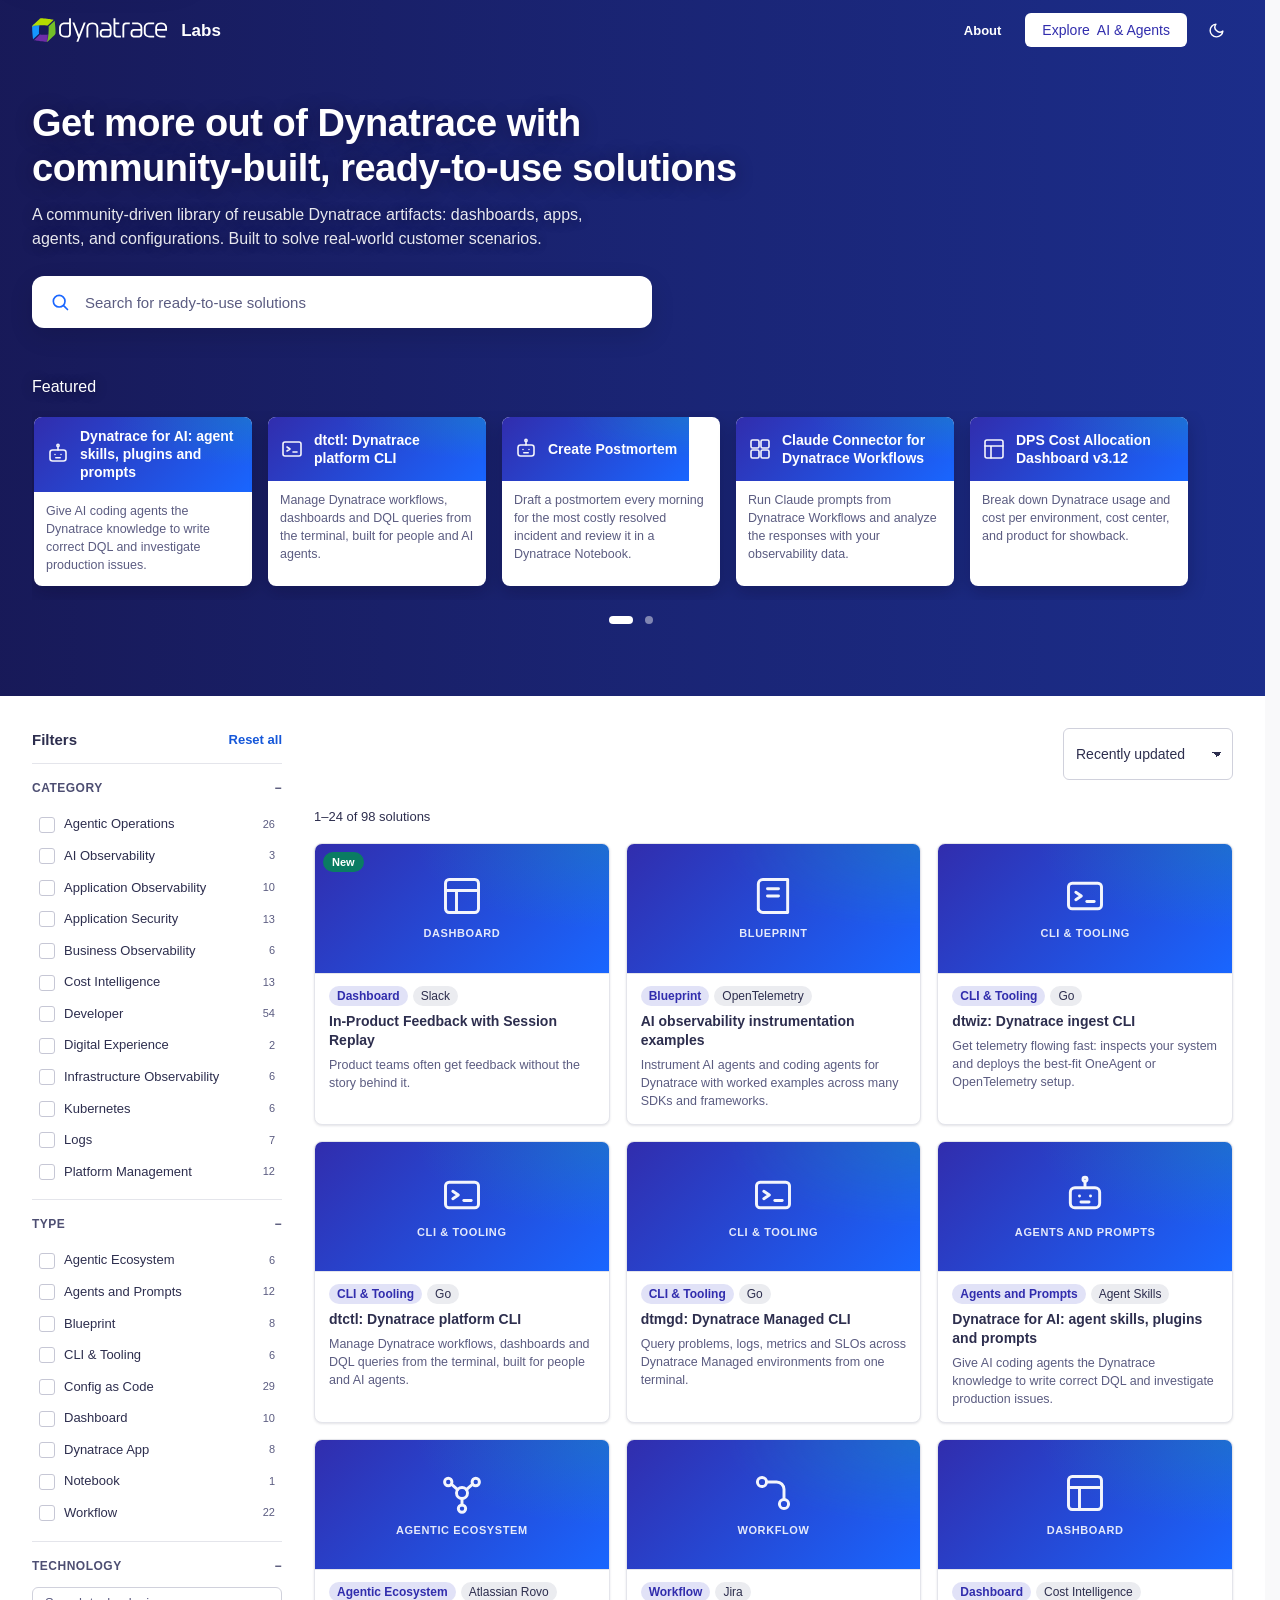
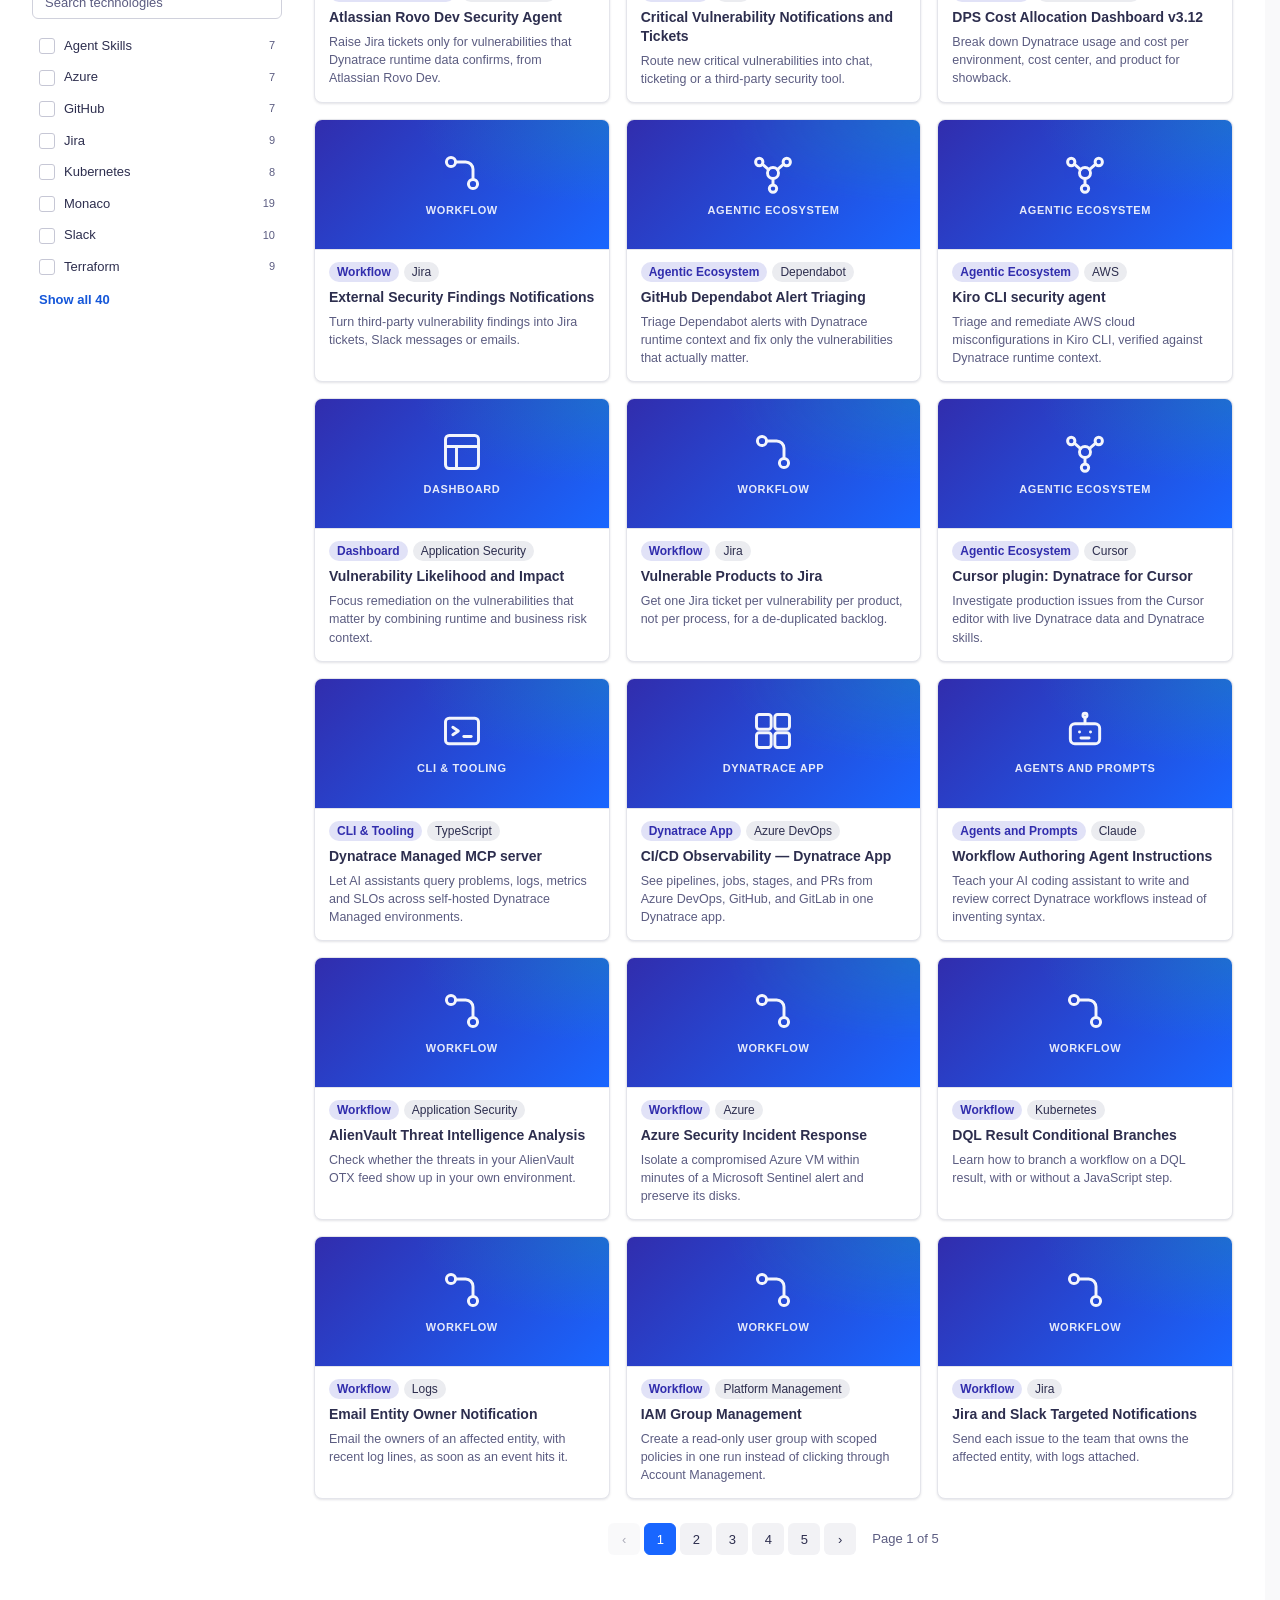
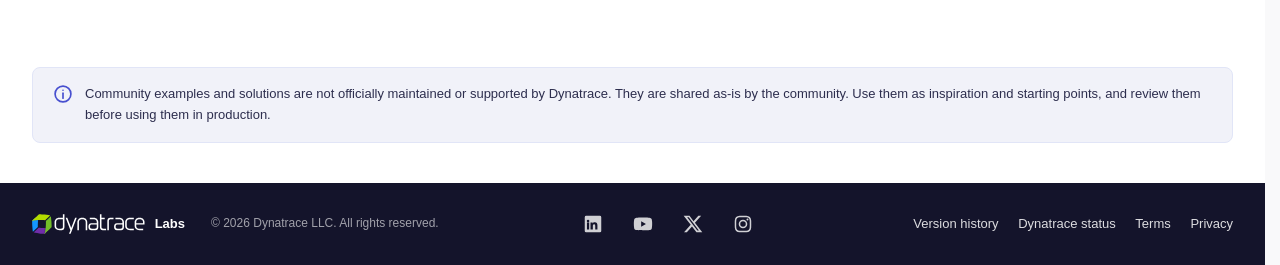
==== commit 61d69bd2: "Merge pull request #9 from Dynatrace/sync/labs-site Update Labs site" ====
--- a/index.html
+++ b/index.html
@@ -48,7 +48,7 @@
   <a class="skip-link" href="#/" id="skipLink">Skip to main content</a>
   <div class="hdr">
     <button class="brand" data-go="welcome" title="Home">
-      <svg class="brand-logo" viewBox="0 0 140 142" role="img" aria-label="Dynatrace"><path fill="#1496FF" d="M47.7,12.7c-1.8,9.5-4,23.6-5.2,37.9c-2.1,25.2-0.8,42.1-0.8,42.1L6.2,126.4c0,0-2.7-18.9-4.1-40.2 C1.3,73,1,61.4,1,54.4c0-0.4,0.2-0.8,0.2-1.2c0-0.5,0.6-5.2,5.2-9.6C11.4,38.8,48.3,9.9,47.7,12.7z"/><path fill="#1284EA" d="M47.7,12.7c-1.8,9.5-4,23.6-5.2,37.9c0,0-39.3-4.7-41.5,4.8c0-0.5,0.7-6.3,5.3-10.7 C11.3,39.9,48.3,9.9,47.7,12.7z"/><path fill="#B4DC00" d="M1,53.1c0,0.7,0,1.4,0,2.2c0.4-1.7,1.1-2.9,2.5-4.8c2.9-3.7,7.6-4.7,9.5-4.9c9.6-1.3,23.8-2.8,38.1-3.2 c25.3-0.8,42,1.3,42,1.3L128.6,10c0,0-18.6-3.5-39.8-6C74.9,2.3,62.7,1.4,55.8,1c-0.5,0-5.4-0.6-10,3.8 C40.8,9.6,15.4,33.7,5.2,43.4C0.6,47.8,1,52.7,1,53.1z"/><path fill="#6F2DA8" d="M127.3,96.2c-9.6,1.3-23.8,2.9-38.1,3.4c-25.3,0.8-42.1-1.3-42.1-1.3l-35.5,33.8c0,0,18.8,3.7,40,6.1 c13,1.5,24.5,2.3,31.5,2.7c0.5,0,1.3-0.4,1.8-0.4c0.5,0,5.4-0.9,10-5.3C99.9,130.4,130.1,95.9,127.3,96.2z"/><path fill="#591F91" d="M127.3,96.2c-9.6,1.3-23.8,2.9-38.1,3.4c0,0,2.7,39.5-6.8,41.2c0.5,0,7-0.3,11.6-4.7 C99,131.3,130.1,95.9,127.3,96.2z"/><path fill="#73BE28" d="M84.5,141c-0.7,0-1.4-0.1-2.2-0.1c1.8-0.3,3-0.9,4.9-2.3c3.8-2.7,5-7.4,5.4-9.3c1.7-9.5,4-23.6,5.1-37.9 c2-25.2,0.8-42,0.8-42l35.5-33.8c0,0,2.6,18.8,4.1,40.1c0.9,13.9,1.2,26.2,1.3,33c0,0.5,0.4,5.4-4.2,9.8 c-5,4.8-30.4,29-40.5,38.7C89.9,141.6,85,141,84.5,141z"/></svg>
+      <svg class="brand-logo" viewBox="0 0 800 142" role="img" aria-label="Dynatrace"><g fill="currentColor"><path d="M578.6,37.2h-18.4c-5.2,0-8.8,1-11,3.2c-2.2,2.1-3.3,5.8-3.3,10.8l0,63.6h-11l0-64.4 c0.1-4.9,0.9-10.2,3.5-14.2c4.7-7.5,13.7-8.9,20.4-8.9h19.9V37.2z"/><path d="M507.6,104.8c-5.2,0-8.8-1-11-3.2c-2.2-2.1-3.3-5.6-3.3-10.6V37.2h23.1v-9.9h-23.1V1h-11v90.6 c0.1,4.9,0.9,10.2,3.5,14.2c4.7,7.5,13.7,8.9,20.4,8.9h19.9v-9.9H507.6z"/><path d="M219.3,1v26.2l-23.1,0c-14,0-22.5,4.2-27.8,9.3c-8.1,7.9-8.1,19.2-8.1,20.4c0,1.4,0,26.8,0,28.2 c0,1.2,0,12.5,8.1,20.4c5.2,5.1,13.7,9.3,27.8,9.3h10.3c6.7,0,15.7-1.5,20.4-8.9c2.5-4,3.4-9.3,3.5-14.2V1H219.3z M216,101.7 c-2.2,2.1-5.8,3.2-11,3.2H195c-9.1,0-14.8-2.6-18.2-6c-4.1-4-5.5-9.3-5.5-13.4V56.6c0-4.1,1.4-9.4,5.5-13.4c3.5-3.4,9.1-6,18.2-6 l24.2,0l0,53.9C219.3,96,218.2,99.5,216,101.7z"/><path d="M678.2,43.2c3.5-3.4,9.1-6,18.2-6h26.5v-9.9h-25.4c-14,0-22.5,4.2-27.8,9.3c-8.1,7.9-8.1,19.2-8.1,20.4 c0,0.8,0,27.4,0,28.2c0,1.2,0,12.5,8.1,20.4c5.2,5.1,13.7,9.3,27.8,9.3h25.4v-9.9h-26.5c-9.1,0-14.8-2.6-18.2-6 c-4.1-4-5.5-9.3-5.5-13.4V56.6C672.7,52.5,674.1,47.1,678.2,43.2z"/><path d="M470.9,56.9c0-1.2,0-12.5-8.1-20.4c-5.2-5.1-13.7-9.3-27.8-9.3h-24.5v9.9h25.6c9.1,0,14.8,2.6,18.2,6 c4.1,4,5.5,9.3,5.5,13.4V65h-35.1c-6.7,0-15.7,1.5-20.4,8.9c-2.5,4-3.4,9.3-3.5,14.2v3.5c0.1,4.9,0.9,10.2,3.5,14.2 c4.7,7.5,13.7,8.9,20.4,8.9h22.3c6.7,0,15.7-1.5,20.4-8.9c2.5-4,3.4-9.3,3.5-14.2C470.9,91.6,470.9,62.6,470.9,56.9z M456.6,101.7c-2.2,2.1-5.8,3.2-11,3.2h-19.4c-5.2,0-8.8-1-11-3.2C413,99.5,412,96,412,91.1v-2.4c0-5,1.1-8.5,3.3-10.6 c2.2-2.1,5.8-3.2,11-3.2h33.6l0,16.2C459.9,96,458.8,99.5,456.6,101.7z"/><path d="M652.9,56.9c0-1.2,0-12.5-8.1-20.4c-5.2-5.1-13.7-9.3-27.8-9.3h-24.5v9.9h25.6c9.1,0,14.8,2.6,18.2,6 c4.1,4,5.5,9.3,5.5,13.4V65h-35.1c-6.7,0-15.7,1.5-20.4,8.9c-2.5,4-3.4,9.3-3.5,14.2v3.5c0.1,4.9,0.9,10.2,3.5,14.2 c4.7,7.5,13.7,8.9,20.4,8.9h22.3c6.7,0,15.7-1.5,20.4-8.9c2.5-4,3.4-9.3,3.5-14.2C652.9,91.6,652.9,62.6,652.9,56.9z M638.6,101.7c-2.2,2.1-5.8,3.2-11,3.2h-19.4c-5.2,0-8.8-1-11-3.2C595,99.5,594,96,594,91.1v-2.4c0-5,1.1-8.5,3.3-10.6 c2.2-2.1,5.8-3.2,11-3.2h33.6l0,16.2C641.9,96,640.8,99.5,638.6,101.7z"/><polygon points="317.8,27.2 306.3,27.2 278.4,99.8 250.5,27.2 239.1,27.2 272.7,114.7 262.6,141 274.1,141"/><path d="M392.2,56.9c0-1.2,0-12.5-8-20.4c-5.1-5-13.2-9.1-26.4-9.3h-1.2c-13.2,0.2-21.3,4.3-26.4,9.3 c-8,7.9-8,19.2-8,20.4c0,1.4,0,53.4,0,57.9h11l0-58.2c0-4.1,1.3-9.4,5.4-13.4c3.4-3.3,9.9-5.9,18.6-6c8.7,0.1,15.2,2.7,18.6,6 c4,4,5.4,9.3,5.4,13.4l0,58.2h11C392.2,110.3,392.2,58.3,392.2,56.9z"/><path d="M791,36.5c-5.1-5-13.2-9.1-26.4-9.3h-1.2c-13.2,0.2-21.3,4.3-26.4,9.3c-8,7.9-8,19.2-8,20.4v28.2 c0,1.2,0,12.5,8,20.4c5.1,5,13.2,9.1,26.4,9.3h26v-10l-25.4,0c-8.7-0.1-15.2-2.7-18.6-6c-4-4-5.4-9.3-5.4-13.4V75.1h59V56.9 C799.1,55.7,799.1,44.4,791,36.5z M740.1,65.2v-8.6c0-4.1,1.3-9.4,5.4-13.4c3.4-3.3,9.9-5.9,18.6-6c8.7,0.1,15.2,2.7,18.6,6 c4,4,5.4,9.3,5.4,13.4l0,8.6H740.1z"/></g><path fill="#1496FF" d="M47.7,12.7c-1.8,9.5-4,23.6-5.2,37.9c-2.1,25.2-0.8,42.1-0.8,42.1L6.2,126.4c0,0-2.7-18.9-4.1-40.2 C1.3,73,1,61.4,1,54.4c0-0.4,0.2-0.8,0.2-1.2c0-0.5,0.6-5.2,5.2-9.6C11.4,38.8,48.3,9.9,47.7,12.7z"/><path fill="#1284EA" d="M47.7,12.7c-1.8,9.5-4,23.6-5.2,37.9c0,0-39.3-4.7-41.5,4.8c0-0.5,0.7-6.3,5.3-10.7 C11.3,39.9,48.3,9.9,47.7,12.7z"/><path fill="#B4DC00" d="M1,53.1c0,0.7,0,1.4,0,2.2c0.4-1.7,1.1-2.9,2.5-4.8c2.9-3.7,7.6-4.7,9.5-4.9c9.6-1.3,23.8-2.8,38.1-3.2 c25.3-0.8,42,1.3,42,1.3L128.6,10c0,0-18.6-3.5-39.8-6C74.9,2.3,62.7,1.4,55.8,1c-0.5,0-5.4-0.6-10,3.8 C40.8,9.6,15.4,33.7,5.2,43.4C0.6,47.8,1,52.7,1,53.1z"/><path fill="#6F2DA8" d="M127.3,96.2c-9.6,1.3-23.8,2.9-38.1,3.4c-25.3,0.8-42.1-1.3-42.1-1.3l-35.5,33.8c0,0,18.8,3.7,40,6.1 c13,1.5,24.5,2.3,31.5,2.7c0.5,0,1.3-0.4,1.8-0.4c0.5,0,5.4-0.9,10-5.3C99.9,130.4,130.1,95.9,127.3,96.2z"/><path fill="#591F91" d="M127.3,96.2c-9.6,1.3-23.8,2.9-38.1,3.4c0,0,2.7,39.5-6.8,41.2c0.5,0,7-0.3,11.6-4.7 C99,131.3,130.1,95.9,127.3,96.2z"/><path fill="#73BE28" d="M84.5,141c-0.7,0-1.4-0.1-2.2-0.1c1.8-0.3,3-0.9,4.9-2.3c3.8-2.7,5-7.4,5.4-9.3c1.7-9.5,4-23.6,5.1-37.9 c2-25.2,0.8-42,0.8-42l35.5-33.8c0,0,2.6,18.8,4.1,40.1c0.9,13.9,1.2,26.2,1.3,33c0,0.5,0.4,5.4-4.2,9.8 c-5,4.8-30.4,29-40.5,38.7C89.9,141.6,85,141,84.5,141z"/></svg>
       <span class="brand-txt">Labs</span>
     </button>
     <div class="grow"></div>
@@ -77,7 +77,7 @@
 
   <section class="hero">
     <div class="wrap">
-      <h1 tabindex="-1">Get more out of Dynatrace with community-built, ready-to-use solutions - managed by CK</h1>
+      <h1 tabindex="-1">Get more out of Dynatrace with community-built, ready-to-use solutions</h1>
       <p class="hero-sub">A community-driven library of reusable Dynatrace artifacts: dashboards, apps, agents, and configurations. Built to solve real-world customer scenarios.</p>
       <form class="search" id="heroForm" role="search">
         <span class="mag"><svg viewBox="0 0 24 24"><circle cx="11" cy="11" r="7"/><path d="M21 21l-4.35-4.35"/></svg></span>
@@ -145,9 +145,9 @@
         <button class="btn btn-secondary filter-btn" id="filterBtn" type="button">Filters <span id="filterCount"></span></button>
         <select class="input" id="sortBy" aria-label="Sort">
           <option value="relevance" hidden disabled>Best match</option>
-          <option value="added" selected>Newest first</option>
+          <option value="updated" selected>Recently updated</option>
           <option value="recommended">Recommended</option>
-          <option value="updated">Recently updated</option>
+          <option value="added">Newest first</option>
           <option value="name">Name (A–Z)</option>
         </select>
       </div>
@@ -215,8 +215,8 @@
       <p>Copy the README template into <span class="code">&lt;category&gt;/&lt;solution-name&gt;/</span>. Its metadata header
          (title, type, tags) controls how your solution is listed and filtered here. Add at least one screenshot.</p></div>
     <div class="pcard"><div class="n">3</div><h2 class="t-h5">Open a pull request</h2>
-      <p>A maintainer reviews it against the quality criteria below. Once merged, the page picks it up on the next
-         sync — within minutes.</p></div>
+      <p>A maintainer reviews it against the quality criteria below. Once merged, it appears here after the next
+         daily sync and a review by the Labs team.</p></div>
   </div>
 
   <div class="btn-row" style="margin-top:var(--sp-24);">
@@ -256,7 +256,7 @@
 
 <footer class="site-footer">
   <div class="footer-inner">
-    <div class="footer-brand"><svg class="brand-logo" viewBox="0 0 140 142" role="img" aria-label="Dynatrace"><path fill="#1496FF" d="M47.7,12.7c-1.8,9.5-4,23.6-5.2,37.9c-2.1,25.2-0.8,42.1-0.8,42.1L6.2,126.4c0,0-2.7-18.9-4.1-40.2 C1.3,73,1,61.4,1,54.4c0-0.4,0.2-0.8,0.2-1.2c0-0.5,0.6-5.2,5.2-9.6C11.4,38.8,48.3,9.9,47.7,12.7z"/><path fill="#1284EA" d="M47.7,12.7c-1.8,9.5-4,23.6-5.2,37.9c0,0-39.3-4.7-41.5,4.8c0-0.5,0.7-6.3,5.3-10.7 C11.3,39.9,48.3,9.9,47.7,12.7z"/><path fill="#B4DC00" d="M1,53.1c0,0.7,0,1.4,0,2.2c0.4-1.7,1.1-2.9,2.5-4.8c2.9-3.7,7.6-4.7,9.5-4.9c9.6-1.3,23.8-2.8,38.1-3.2 c25.3-0.8,42,1.3,42,1.3L128.6,10c0,0-18.6-3.5-39.8-6C74.9,2.3,62.7,1.4,55.8,1c-0.5,0-5.4-0.6-10,3.8 C40.8,9.6,15.4,33.7,5.2,43.4C0.6,47.8,1,52.7,1,53.1z"/><path fill="#6F2DA8" d="M127.3,96.2c-9.6,1.3-23.8,2.9-38.1,3.4c-25.3,0.8-42.1-1.3-42.1-1.3l-35.5,33.8c0,0,18.8,3.7,40,6.1 c13,1.5,24.5,2.3,31.5,2.7c0.5,0,1.3-0.4,1.8-0.4c0.5,0,5.4-0.9,10-5.3C99.9,130.4,130.1,95.9,127.3,96.2z"/><path fill="#591F91" d="M127.3,96.2c-9.6,1.3-23.8,2.9-38.1,3.4c0,0,2.7,39.5-6.8,41.2c0.5,0,7-0.3,11.6-4.7 C99,131.3,130.1,95.9,127.3,96.2z"/><path fill="#73BE28" d="M84.5,141c-0.7,0-1.4-0.1-2.2-0.1c1.8-0.3,3-0.9,4.9-2.3c3.8-2.7,5-7.4,5.4-9.3c1.7-9.5,4-23.6,5.1-37.9 c2-25.2,0.8-42,0.8-42l35.5-33.8c0,0,2.6,18.8,4.1,40.1c0.9,13.9,1.2,26.2,1.3,33c0,0.5,0.4,5.4-4.2,9.8 c-5,4.8-30.4,29-40.5,38.7C89.9,141.6,85,141,84.5,141z"/></svg><span>Labs</span><span class="footer-copy">© 2026 Dynatrace LLC. All rights reserved.</span></div>
+    <div class="footer-brand"><svg class="brand-logo" viewBox="0 0 800 142" role="img" aria-label="Dynatrace"><g fill="currentColor"><path d="M578.6,37.2h-18.4c-5.2,0-8.8,1-11,3.2c-2.2,2.1-3.3,5.8-3.3,10.8l0,63.6h-11l0-64.4 c0.1-4.9,0.9-10.2,3.5-14.2c4.7-7.5,13.7-8.9,20.4-8.9h19.9V37.2z"/><path d="M507.6,104.8c-5.2,0-8.8-1-11-3.2c-2.2-2.1-3.3-5.6-3.3-10.6V37.2h23.1v-9.9h-23.1V1h-11v90.6 c0.1,4.9,0.9,10.2,3.5,14.2c4.7,7.5,13.7,8.9,20.4,8.9h19.9v-9.9H507.6z"/><path d="M219.3,1v26.2l-23.1,0c-14,0-22.5,4.2-27.8,9.3c-8.1,7.9-8.1,19.2-8.1,20.4c0,1.4,0,26.8,0,28.2 c0,1.2,0,12.5,8.1,20.4c5.2,5.1,13.7,9.3,27.8,9.3h10.3c6.7,0,15.7-1.5,20.4-8.9c2.5-4,3.4-9.3,3.5-14.2V1H219.3z M216,101.7 c-2.2,2.1-5.8,3.2-11,3.2H195c-9.1,0-14.8-2.6-18.2-6c-4.1-4-5.5-9.3-5.5-13.4V56.6c0-4.1,1.4-9.4,5.5-13.4c3.5-3.4,9.1-6,18.2-6 l24.2,0l0,53.9C219.3,96,218.2,99.5,216,101.7z"/><path d="M678.2,43.2c3.5-3.4,9.1-6,18.2-6h26.5v-9.9h-25.4c-14,0-22.5,4.2-27.8,9.3c-8.1,7.9-8.1,19.2-8.1,20.4 c0,0.8,0,27.4,0,28.2c0,1.2,0,12.5,8.1,20.4c5.2,5.1,13.7,9.3,27.8,9.3h25.4v-9.9h-26.5c-9.1,0-14.8-2.6-18.2-6 c-4.1-4-5.5-9.3-5.5-13.4V56.6C672.7,52.5,674.1,47.1,678.2,43.2z"/><path d="M470.9,56.9c0-1.2,0-12.5-8.1-20.4c-5.2-5.1-13.7-9.3-27.8-9.3h-24.5v9.9h25.6c9.1,0,14.8,2.6,18.2,6 c4.1,4,5.5,9.3,5.5,13.4V65h-35.1c-6.7,0-15.7,1.5-20.4,8.9c-2.5,4-3.4,9.3-3.5,14.2v3.5c0.1,4.9,0.9,10.2,3.5,14.2 c4.7,7.5,13.7,8.9,20.4,8.9h22.3c6.7,0,15.7-1.5,20.4-8.9c2.5-4,3.4-9.3,3.5-14.2C470.9,91.6,470.9,62.6,470.9,56.9z M456.6,101.7c-2.2,2.1-5.8,3.2-11,3.2h-19.4c-5.2,0-8.8-1-11-3.2C413,99.5,412,96,412,91.1v-2.4c0-5,1.1-8.5,3.3-10.6 c2.2-2.1,5.8-3.2,11-3.2h33.6l0,16.2C459.9,96,458.8,99.5,456.6,101.7z"/><path d="M652.9,56.9c0-1.2,0-12.5-8.1-20.4c-5.2-5.1-13.7-9.3-27.8-9.3h-24.5v9.9h25.6c9.1,0,14.8,2.6,18.2,6 c4.1,4,5.5,9.3,5.5,13.4V65h-35.1c-6.7,0-15.7,1.5-20.4,8.9c-2.5,4-3.4,9.3-3.5,14.2v3.5c0.1,4.9,0.9,10.2,3.5,14.2 c4.7,7.5,13.7,8.9,20.4,8.9h22.3c6.7,0,15.7-1.5,20.4-8.9c2.5-4,3.4-9.3,3.5-14.2C652.9,91.6,652.9,62.6,652.9,56.9z M638.6,101.7c-2.2,2.1-5.8,3.2-11,3.2h-19.4c-5.2,0-8.8-1-11-3.2C595,99.5,594,96,594,91.1v-2.4c0-5,1.1-8.5,3.3-10.6 c2.2-2.1,5.8-3.2,11-3.2h33.6l0,16.2C641.9,96,640.8,99.5,638.6,101.7z"/><polygon points="317.8,27.2 306.3,27.2 278.4,99.8 250.5,27.2 239.1,27.2 272.7,114.7 262.6,141 274.1,141"/><path d="M392.2,56.9c0-1.2,0-12.5-8-20.4c-5.1-5-13.2-9.1-26.4-9.3h-1.2c-13.2,0.2-21.3,4.3-26.4,9.3 c-8,7.9-8,19.2-8,20.4c0,1.4,0,53.4,0,57.9h11l0-58.2c0-4.1,1.3-9.4,5.4-13.4c3.4-3.3,9.9-5.9,18.6-6c8.7,0.1,15.2,2.7,18.6,6 c4,4,5.4,9.3,5.4,13.4l0,58.2h11C392.2,110.3,392.2,58.3,392.2,56.9z"/><path d="M791,36.5c-5.1-5-13.2-9.1-26.4-9.3h-1.2c-13.2,0.2-21.3,4.3-26.4,9.3c-8,7.9-8,19.2-8,20.4v28.2 c0,1.2,0,12.5,8,20.4c5.1,5,13.2,9.1,26.4,9.3h26v-10l-25.4,0c-8.7-0.1-15.2-2.7-18.6-6c-4-4-5.4-9.3-5.4-13.4V75.1h59V56.9 C799.1,55.7,799.1,44.4,791,36.5z M740.1,65.2v-8.6c0-4.1,1.3-9.4,5.4-13.4c3.4-3.3,9.9-5.9,18.6-6c8.7,0.1,15.2,2.7,18.6,6 c4,4,5.4,9.3,5.4,13.4l0,8.6H740.1z"/></g><path fill="#1496FF" d="M47.7,12.7c-1.8,9.5-4,23.6-5.2,37.9c-2.1,25.2-0.8,42.1-0.8,42.1L6.2,126.4c0,0-2.7-18.9-4.1-40.2 C1.3,73,1,61.4,1,54.4c0-0.4,0.2-0.8,0.2-1.2c0-0.5,0.6-5.2,5.2-9.6C11.4,38.8,48.3,9.9,47.7,12.7z"/><path fill="#1284EA" d="M47.7,12.7c-1.8,9.5-4,23.6-5.2,37.9c0,0-39.3-4.7-41.5,4.8c0-0.5,0.7-6.3,5.3-10.7 C11.3,39.9,48.3,9.9,47.7,12.7z"/><path fill="#B4DC00" d="M1,53.1c0,0.7,0,1.4,0,2.2c0.4-1.7,1.1-2.9,2.5-4.8c2.9-3.7,7.6-4.7,9.5-4.9c9.6-1.3,23.8-2.8,38.1-3.2 c25.3-0.8,42,1.3,42,1.3L128.6,10c0,0-18.6-3.5-39.8-6C74.9,2.3,62.7,1.4,55.8,1c-0.5,0-5.4-0.6-10,3.8 C40.8,9.6,15.4,33.7,5.2,43.4C0.6,47.8,1,52.7,1,53.1z"/><path fill="#6F2DA8" d="M127.3,96.2c-9.6,1.3-23.8,2.9-38.1,3.4c-25.3,0.8-42.1-1.3-42.1-1.3l-35.5,33.8c0,0,18.8,3.7,40,6.1 c13,1.5,24.5,2.3,31.5,2.7c0.5,0,1.3-0.4,1.8-0.4c0.5,0,5.4-0.9,10-5.3C99.9,130.4,130.1,95.9,127.3,96.2z"/><path fill="#591F91" d="M127.3,96.2c-9.6,1.3-23.8,2.9-38.1,3.4c0,0,2.7,39.5-6.8,41.2c0.5,0,7-0.3,11.6-4.7 C99,131.3,130.1,95.9,127.3,96.2z"/><path fill="#73BE28" d="M84.5,141c-0.7,0-1.4-0.1-2.2-0.1c1.8-0.3,3-0.9,4.9-2.3c3.8-2.7,5-7.4,5.4-9.3c1.7-9.5,4-23.6,5.1-37.9 c2-25.2,0.8-42,0.8-42l35.5-33.8c0,0,2.6,18.8,4.1,40.1c0.9,13.9,1.2,26.2,1.3,33c0,0.5,0.4,5.4-4.2,9.8 c-5,4.8-30.4,29-40.5,38.7C89.9,141.6,85,141,84.5,141z"/></svg><span>Labs</span><span class="footer-copy">© 2026 Dynatrace LLC. All rights reserved.</span></div>
     <nav class="footer-social" aria-label="Dynatrace on social media">
       <a class="social" href="https://www.linkedin.com/company/dynatrace" target="_blank" rel="noopener" aria-label="Dynatrace on LinkedIn" title="LinkedIn"><svg viewBox="0 0 24 24" aria-hidden="true"><path d="M4.5 3A1.5 1.5 0 0 0 3 4.5v15A1.5 1.5 0 0 0 4.5 21h15a1.5 1.5 0 0 0 1.5-1.5v-15A1.5 1.5 0 0 0 19.5 3zm2.1 4.3a1.4 1.4 0 1 1 0 2.8 1.4 1.4 0 0 1 0-2.8zM5.4 10.4h2.4V18H5.4zm3.9 0h2.3v1h.03c.32-.6 1.1-1.2 2.3-1.2 2.4 0 2.9 1.6 2.9 3.7V18h-2.4v-3.7c0-.9 0-2-1.2-2s-1.4 1-1.4 2V18H9.3z"/></svg></a>
       <a class="social" href="https://www.youtube.com/c/dynatrace" target="_blank" rel="noopener" aria-label="Dynatrace on YouTube" title="YouTube"><svg viewBox="0 0 24 24" aria-hidden="true"><path d="M21.6 7.2a2.5 2.5 0 0 0-1.8-1.8C18.2 5 12 5 12 5s-6.2 0-7.8.4A2.5 2.5 0 0 0 2.4 7.2 26 26 0 0 0 2 12a26 26 0 0 0 .4 4.8 2.5 2.5 0 0 0 1.8 1.8c1.6.4 7.8.4 7.8.4s6.2 0 7.8-.4a2.5 2.5 0 0 0 1.8-1.8A26 26 0 0 0 22 12a26 26 0 0 0-.4-4.8zM10 15V9l5.2 3z"/></svg></a>
